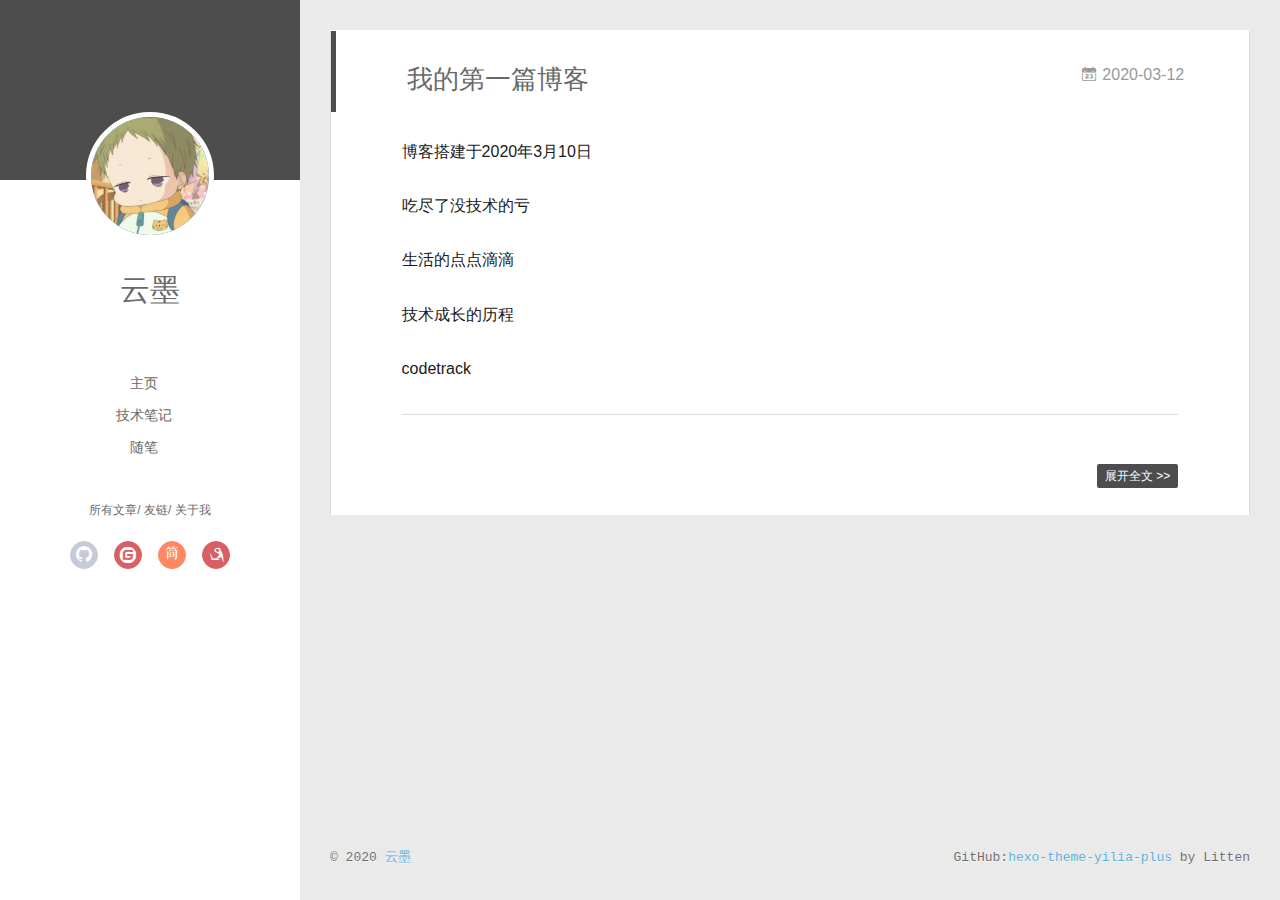
==== index.html @ 47fc2449 "Site updated: 2020-03-12 15:46:39" ====
<!DOCTYPE html>
<html>
<head>
  <meta charset="utf-8">
  
  <meta name="renderer" content="webkit">
  <meta http-equiv="X-UA-Compatible" content="IE=edge" >
  <link rel="dns-prefetch" href="http://yoursite.com">
  <title>云墨</title>
  <meta name="generator" content="hexo-theme-yilia-plus">
  <meta name="viewport" content="width=device-width, initial-scale=1, maximum-scale=1">
  
    
    <!-- <meta name="keywords" content="">
    <meta name="description" content=""> -->
  
  <meta property="og:type" content="website">
<meta property="og:title" content="云墨">
<meta property="og:url" content="http://yoursite.com/index.html">
<meta property="og:site_name" content="云墨">
<meta property="og:locale" content="en_US">
<meta property="article:author" content="云墨">
<meta name="twitter:card" content="summary">
  
    <link rel="alternative" href="/atom.xml" title="云墨" type="application/atom+xml">
  
  
    <link rel="icon" href="/favicon.ico">
  
  
    <link rel="apple-touch-icon" href="/apple-touch-icon-180x180.png">
  
  <link rel="stylesheet" type="text/css" href="/./main.b8fa34.css">
  <style type="text/css">
    
    #container.show {
      background: linear-gradient(200deg,#a0cfe4,#e8c37e);
    }
  </style>
  

  

  
    
 	  <script src="/lib/clickLove.js"></script>
  
  


  

</head>

<body>
  <div id="container" q-class="show:isCtnShow">
    <canvas id="anm-canvas" class="anm-canvas"></canvas>
    <div class="left-col" q-class="show:isShow">
      


<div class="overlay" style="background: #4d4d4d;"></div>
<div class="intrude-less">
	<header id="header" class="inner">
		<a href="/" class="profilepic">
			<img src="/img/head.png" class="js-avatar">
		</a>
		<hgroup>
			<h1 class="header-author"><a href="/">云墨</a></h1>
		</hgroup>
		

		<nav class="header-menu">
			<ul>
			
				<li><a href="/" target="_blank">主页</a></li>
			
				<li><a href="/null" target="_blank">技术笔记</a></li>
			
				<li><a href="/tags/%E9%9A%8F%E7%AC%94/" target="_blank">随笔</a></li>
			
			</ul>
		</nav>
		<nav class="header-smart-menu">
			
				
					<a q-on="click: openSlider(e, 'innerArchive')" href="javascript:void(0)">所有文章</a>
				
			
				
					<a q-on="click: openSlider(e, 'friends')" href="javascript:void(0)">友链</a>
				
			
				
					<a q-on="click: openSlider(e, 'aboutme')" href="javascript:void(0)">关于我</a>
				
			
		</nav>
		<nav class="header-nav">
			<div class="social">
				
					<a class="github" href="#" title="GitHub" target="_blank"><i class="icon-github"></i></a>
				
					<a class="gitee" href="#" title="gitee" target="_blank"><i class="icon-gitee"></i></a>
				
					<a class="jianshu" href="#" title="jianshu" target="_blank"><i class="icon-jianshu"></i></a>
				
					<a class="cnblog" href="#" title="cnblog" target="_blank"><i class="icon-cnblog"></i></a>
				
			</div>
		
		</nav>
	</header>		
</div>

    </div>
    <div class="mid-col" q-class="show:isShow,hide:isShow|isFalse">
      
      
<nav id="mobile-nav">
  	<div class="overlay js-overlay" style="background: #4d4d4d"></div>
	<div class="btnctn js-mobile-btnctn">
  		<div class="slider-trigger list" q-on="click: openSlider(e)"><i class="icon icon-sort"></i></div>
	</div>
	<div class="intrude-less">
		<header id="header" class="inner">
			<div class="profilepic">
				<a href="/">
					<img src="/img/head.png" class="js-avatar">
				</a>
			</div>
			<hgroup>
			  <h1 class="header-author js-header-author">云墨</h1>
			</hgroup>
			
			
			
				
			
				
			
				
			
			
			
			<nav class="header-nav">
				<div class="social">
					
						<a class="github" target="_blank" href="#" title="GitHub"><i class="icon-github"></i></a>
			        
						<a class="gitee" target="_blank" href="#" title="gitee"><i class="icon-gitee"></i></a>
			        
						<a class="jianshu" target="_blank" href="#" title="jianshu"><i class="icon-jianshu"></i></a>
			        
						<a class="cnblog" target="_blank" href="#" title="cnblog"><i class="icon-cnblog"></i></a>
			        
				</div>
			</nav>

			<nav class="header-menu js-header-menu">
				<ul style="width: 70%">
				
				
					<li style="width: 33.333333333333336%"><a href="/">主页</a></li>
		        
					<li style="width: 33.333333333333336%"><a href="/null">技术笔记</a></li>
		        
					<li style="width: 33.333333333333336%"><a href="/tags/%E9%9A%8F%E7%AC%94/">随笔</a></li>
		        
				</ul>
			</nav>
		</header>				
	</div>
	<div class="mobile-mask" style="display:none" q-show="isShow"></div>
</nav>

      <div id="wrapper" class="body-wrap">
        <div class="menu-l">
          <div class="canvas-wrap">
            <canvas data-colors="#eaeaea" data-sectionHeight="100" data-contentId="js-content" id="myCanvas1"
              class="anm-canvas"></canvas>
          </div>
          <div id="js-content" class="content-ll">
            

  
    <article id="post-我的第一篇博客" class="article article-type-post  article-index" itemscope itemprop="blogPost">
  <div class="article-inner">
    
      <header class="article-header">
  
  
    <h1 itemprop="name">
	
	  <a class="article-title" href="/2020/03/12/%E6%88%91%E7%9A%84%E7%AC%AC%E4%B8%80%E7%AF%87%E5%8D%9A%E5%AE%A2/" target="_blank">我的第一篇博客</a>
  
    </h1>
  


  
  
<a href="/2020/03/12/%E6%88%91%E7%9A%84%E7%AC%AC%E4%B8%80%E7%AF%87%E5%8D%9A%E5%AE%A2/" class="archive-article-date">
        <time datetime="2020-03-12T05:47:38.000Z" itemprop="datePublished"><i class="icon-calendar icon"></i>2020-03-12</time>
</a>

  
  
    

  
  </header>
  
  <div class="article-entry" itemprop="articleBody">
    
    <p>博客搭建于2020年3月10日</p>
<p>吃尽了没技术的亏</p>
<p>生活的点点滴滴</p>
<p>技术成长的历程</p>
<p>codetrack</p>

    

    

    

  </div>
  <div class="article-info article-info-index">
    
    
    

    
    <p class="article-more-link">
      <a class="article-more-a" href="/2020/03/12/%E6%88%91%E7%9A%84%E7%AC%AC%E4%B8%80%E7%AF%87%E5%8D%9A%E5%AE%A2/">展开全文 >></a>
    </p>
    

    
    <div class="clearfix"></div>
  </div>
  </div>
</article>

<aside class="wrap-side-operation">
    <div class="mod-side-operation">
        
        <div class="jump-container" id="js-jump-container" style="display:none;">
            <a href="javascript:void(0)" class="mod-side-operation__jump-to-top">
                <i class="icon-font icon-back"></i>
            </a>
            <div id="js-jump-plan-container" class="jump-plan-container" style="top: -11px;">
                <i class="icon-font icon-plane jump-plane"></i>
            </div>
        </div>
        
        
    </div>
</aside>




  
  


          </div>
        </div>
      </div>
      <footer id="footer">
  <div class="outer">
    <div id="footer-info">
    	<div class="footer-left">
    		&copy; 2020 <a href="http://yoursite.com/" target="_blank">云墨</a>
    	</div>
      	<div class="footer-right">
			
			
      		GitHub:<a href="https://github.com/JoeyBling/hexo-theme-yilia-plus" target="_blank">hexo-theme-yilia-plus</a> by Litten
      	</div>
    </div>
  </div>
  
  
  
</footer>

    </div>
    <script>
	var yiliaConfig = {
		mathjax: false,
		isHome: true,
		isPost: false,
		isArchive: false,
		isTag: false,
		isCategory: false,
		open_in_new: true,
		toc_hide_index: true,
		root: "/",
		innerArchive: true,
		showTags: true
	}
</script>

<script>!function(r){function e(t){if(i[t])return i[t].exports;var n=i[t]={exports:{},id:t,loaded:!1};return r[t].call(n.exports,n,n.exports,e),n.loaded=!0,n.exports}var i={};e.m=r,e.c=i,e.p="./",e(0)}([function(t,n,r){r(208),t.exports=r(205)},function(t,n,r){var d=r(3),y=r(46),g=r(26),b=r(27),x=r(47),m="prototype",S=function(t,n,r){var e,i,o,u,c=t&S.F,f=t&S.G,a=t&S.S,s=t&S.P,l=t&S.B,h=f?d:a?d[n]||(d[n]={}):(d[n]||{})[m],v=f?y:y[n]||(y[n]={}),p=v[m]||(v[m]={});for(e in f&&(r=n),r)o=((i=!c&&h&&void 0!==h[e])?h:r)[e],u=l&&i?x(o,d):s&&"function"==typeof o?x(Function.call,o):o,h&&b(h,e,o,t&S.U),v[e]!=o&&g(v,e,u),s&&p[e]!=o&&(p[e]=o)};d.core=y,S.F=1,S.G=2,S.S=4,S.P=8,S.B=16,S.W=32,S.U=64,S.R=128,t.exports=S},function(t,n,r){var e=r(5);t.exports=function(t){if(!e(t))throw TypeError(t+" is not an object!");return t}},function(t,n){var r=t.exports="undefined"!=typeof window&&window.Math==Math?window:"undefined"!=typeof self&&self.Math==Math?self:Function("return this")();"number"==typeof __g&&(__g=r)},function(t,n){t.exports=function(t){try{return!!t()}catch(t){return!0}}},function(t,n){t.exports=function(t){return"object"==typeof t?null!==t:"function"==typeof t}},function(t,n){var r=t.exports="undefined"!=typeof window&&window.Math==Math?window:"undefined"!=typeof self&&self.Math==Math?self:Function("return this")();"number"==typeof __g&&(__g=r)},function(t,n,r){var e=r(118)("wks"),i=r(79),o=r(3).Symbol,u="function"==typeof o;(t.exports=function(t){return e[t]||(e[t]=u&&o[t]||(u?o:i)("Symbol."+t))}).store=e},function(t,n,r){var e=r(49),i=Math.min;t.exports=function(t){return 0<t?i(e(t),9007199254740991):0}},function(t,n){var r={}.hasOwnProperty;t.exports=function(t,n){return r.call(t,n)}},function(t,n,r){t.exports=!r(4)(function(){return 7!=Object.defineProperty({},"a",{get:function(){return 7}}).a})},function(t,n,r){var e=r(2),i=r(174),o=r(53),u=Object.defineProperty;n.f=r(10)?Object.defineProperty:function(t,n,r){if(e(t),n=o(n,!0),e(r),i)try{return u(t,n,r)}catch(t){}if("get"in r||"set"in r)throw TypeError("Accessors not supported!");return"value"in r&&(t[n]=r.value),t}},function(t,n,r){t.exports=!r(20)(function(){return 7!=Object.defineProperty({},"a",{get:function(){return 7}}).a})},function(t,n,r){var e=r(14),i=r(24);t.exports=r(12)?function(t,n,r){return e.f(t,n,i(1,r))}:function(t,n,r){return t[n]=r,t}},function(t,n,r){var e=r(22),i=r(60),o=r(42),u=Object.defineProperty;n.f=r(12)?Object.defineProperty:function(t,n,r){if(e(t),n=o(n,!0),e(r),i)try{return u(t,n,r)}catch(t){}if("get"in r||"set"in r)throw TypeError("Accessors not supported!");return"value"in r&&(t[n]=r.value),t}},function(t,n,r){var e=r(96),i=r(34);t.exports=function(t){return e(i(t))}},function(t,n,r){var e=r(40)("wks"),i=r(25),o=r(6).Symbol,u="function"==typeof o;(t.exports=function(t){return e[t]||(e[t]=u&&o[t]||(u?o:i)("Symbol."+t))}).store=e},function(t,n,r){var e=r(51);t.exports=function(t){return Object(e(t))}},function(t,n){t.exports=function(t){return"object"==typeof t?null!==t:"function"==typeof t}},function(t,n){var r=t.exports={version:"2.6.9"};"number"==typeof __e&&(__e=r)},function(t,n){t.exports=function(t){try{return!!t()}catch(t){return!0}}},function(t,n){t.exports=function(t){if("function"!=typeof t)throw TypeError(t+" is not a function!");return t}},function(t,n,r){var e=r(18);t.exports=function(t){if(!e(t))throw TypeError(t+" is not an object!");return t}},function(t,n){t.exports=!0},function(t,n){t.exports=function(t,n){return{enumerable:!(1&t),configurable:!(2&t),writable:!(4&t),value:n}}},function(t,n){var r=0,e=Math.random();t.exports=function(t){return"Symbol(".concat(void 0===t?"":t,")_",(++r+e).toString(36))}},function(t,n,r){var e=r(11),i=r(75);t.exports=r(10)?function(t,n,r){return e.f(t,n,i(1,r))}:function(t,n,r){return t[n]=r,t}},function(t,n,r){var o=r(3),u=r(26),c=r(30),f=r(79)("src"),e=r(219),i="toString",a=(""+e).split(i);r(46).inspectSource=function(t){return e.call(t)},(t.exports=function(t,n,r,e){var i="function"==typeof r;i&&(c(r,"name")||u(r,"name",n)),t[n]!==r&&(i&&(c(r,f)||u(r,f,t[n]?""+t[n]:a.join(String(n)))),t===o?t[n]=r:e?t[n]?t[n]=r:u(t,n,r):(delete t[n],u(t,n,r)))})(Function.prototype,i,function(){return"function"==typeof this&&this[f]||e.call(this)})},function(t,n,r){var e=r(1),i=r(4),u=r(51),c=/"/g,o=function(t,n,r,e){var i=String(u(t)),o="<"+n;return""!==r&&(o+=" "+r+'="'+String(e).replace(c,"&quot;")+'"'),o+">"+i+"</"+n+">"};t.exports=function(n,t){var r={};r[n]=t(o),e(e.P+e.F*i(function(){var t=""[n]('"');return t!==t.toLowerCase()||3<t.split('"').length}),"String",r)}},function(t,n,r){var e=r(65),i=r(35);t.exports=Object.keys||function(t){return e(t,i)}},function(t,n){var r={}.hasOwnProperty;t.exports=function(t,n){return r.call(t,n)}},function(t,n,r){var e=r(117),i=r(75),o=r(33),u=r(53),c=r(30),f=r(174),a=Object.getOwnPropertyDescriptor;n.f=r(10)?a:function(t,n){if(t=o(t),n=u(n,!0),f)try{return a(t,n)}catch(t){}if(c(t,n))return i(!e.f.call(t,n),t[n])}},function(t,n,r){var e=r(30),i=r(17),o=r(154)("IE_PROTO"),u=Object.prototype;t.exports=Object.getPrototypeOf||function(t){return t=i(t),e(t,o)?t[o]:"function"==typeof t.constructor&&t instanceof t.constructor?t.constructor.prototype:t instanceof Object?u:null}},function(t,n,r){var e=r(116),i=r(51);t.exports=function(t){return e(i(t))}},function(t,n){t.exports=function(t){if(null==t)throw TypeError("Can't call method on  "+t);return t}},function(t,n){t.exports="constructor,hasOwnProperty,isPrototypeOf,propertyIsEnumerable,toLocaleString,toString,valueOf".split(",")},function(t,n){t.exports={}},function(t,n){n.f={}.propertyIsEnumerable},function(t,n,r){var e=r(14).f,i=r(9),o=r(16)("toStringTag");t.exports=function(t,n,r){t&&!i(t=r?t:t.prototype,o)&&e(t,o,{configurable:!0,value:n})}},function(t,n,r){var e=r(40)("keys"),i=r(25);t.exports=function(t){return e[t]||(e[t]=i(t))}},function(t,n,r){var e=r(19),i=r(6),o="__core-js_shared__",u=i[o]||(i[o]={});(t.exports=function(t,n){return u[t]||(u[t]=void 0!==n?n:{})})("versions",[]).push({version:e.version,mode:r(23)?"pure":"global",copyright:"© 2019 Denis Pushkarev (zloirock.ru)"})},function(t,n){var r=Math.ceil,e=Math.floor;t.exports=function(t){return isNaN(t=+t)?0:(0<t?e:r)(t)}},function(t,n,r){var i=r(18);t.exports=function(t,n){if(!i(t))return t;var r,e;if(n&&"function"==typeof(r=t.toString)&&!i(e=r.call(t)))return e;if("function"==typeof(r=t.valueOf)&&!i(e=r.call(t)))return e;if(!n&&"function"==typeof(r=t.toString)&&!i(e=r.call(t)))return e;throw TypeError("Can't convert object to primitive value")}},function(t,n,r){var e=r(6),i=r(19),o=r(23),u=r(44),c=r(14).f;t.exports=function(t){var n=i.Symbol||(i.Symbol=o?{}:e.Symbol||{});"_"==t.charAt(0)||t in n||c(n,t,{value:u.f(t)})}},function(t,n,r){n.f=r(16)},function(t,n){var r={}.toString;t.exports=function(t){return r.call(t).slice(8,-1)}},function(t,n){var r=t.exports={version:"2.6.9"};"number"==typeof __e&&(__e=r)},function(t,n,r){var o=r(21);t.exports=function(e,i,t){if(o(e),void 0===i)return e;switch(t){case 1:return function(t){return e.call(i,t)};case 2:return function(t,n){return e.call(i,t,n)};case 3:return function(t,n,r){return e.call(i,t,n,r)}}return function(){return e.apply(i,arguments)}}},function(t,n,r){"use strict";var e=r(4);t.exports=function(t,n){return!!t&&e(function(){n?t.call(null,function(){},1):t.call(null)})}},function(t,n){var r=Math.ceil,e=Math.floor;t.exports=function(t){return isNaN(t=+t)?0:(0<t?e:r)(t)}},function(t,n,r){var x=r(47),m=r(116),S=r(17),w=r(8),e=r(138);t.exports=function(l,t){var h=1==l,v=2==l,p=3==l,d=4==l,y=6==l,g=5==l||y,b=t||e;return function(t,n,r){for(var e,i,o=S(t),u=m(o),c=x(n,r,3),f=w(u.length),a=0,s=h?b(t,f):v?b(t,0):void 0;a<f;a++)if((g||a in u)&&(i=c(e=u[a],a,o),l))if(h)s[a]=i;else if(i)switch(l){case 3:return!0;case 5:return e;case 6:return a;case 2:s.push(e)}else if(d)return!1;return y?-1:p||d?d:s}}},function(t,n){t.exports=function(t){if(null==t)throw TypeError("Can't call method on  "+t);return t}},function(t,n,r){var i=r(1),o=r(46),u=r(4);t.exports=function(t,n){var r=(o.Object||{})[t]||Object[t],e={};e[t]=n(r),i(i.S+i.F*u(function(){r(1)}),"Object",e)}},function(t,n,r){var i=r(5);t.exports=function(t,n){if(!i(t))return t;var r,e;if(n&&"function"==typeof(r=t.toString)&&!i(e=r.call(t)))return e;if("function"==typeof(r=t.valueOf)&&!i(e=r.call(t)))return e;if(!n&&"function"==typeof(r=t.toString)&&!i(e=r.call(t)))return e;throw TypeError("Can't convert object to primitive value")}},function(t,n,r){var d=r(6),y=r(19),g=r(93),b=r(13),x=r(9),m="prototype",S=function(t,n,r){var e,i,o,u=t&S.F,c=t&S.G,f=t&S.S,a=t&S.P,s=t&S.B,l=t&S.W,h=c?y:y[n]||(y[n]={}),v=h[m],p=c?d:f?d[n]:(d[n]||{})[m];for(e in c&&(r=n),r)(i=!u&&p&&void 0!==p[e])&&x(h,e)||(o=i?p[e]:r[e],h[e]=c&&"function"!=typeof p[e]?r[e]:s&&i?g(o,d):l&&p[e]==o?function(e){var t=function(t,n,r){if(this instanceof e){switch(arguments.length){case 0:return new e;case 1:return new e(t);case 2:return new e(t,n)}return new e(t,n,r)}return e.apply(this,arguments)};return t[m]=e[m],t}(o):a&&"function"==typeof o?g(Function.call,o):o,a&&((h.virtual||(h.virtual={}))[e]=o,t&S.R&&v&&!v[e]&&b(v,e,o)))};S.F=1,S.G=2,S.S=4,S.P=8,S.B=16,S.W=32,S.U=64,S.R=128,t.exports=S},function(t,n,r){var e=r(34);t.exports=function(t){return Object(e(t))}},function(t,n,r){var o=r(196),e=r(1),i=r(118)("metadata"),u=i.store||(i.store=new(r(200))),c=function(t,n,r){var e=u.get(t);if(!e){if(!r)return;u.set(t,e=new o)}var i=e.get(n);if(!i){if(!r)return;e.set(n,i=new o)}return i};t.exports={store:u,map:c,has:function(t,n,r){var e=c(n,r,!1);return void 0!==e&&e.has(t)},get:function(t,n,r){var e=c(n,r,!1);return void 0===e?void 0:e.get(t)},set:function(t,n,r,e){c(r,e,!0).set(t,n)},keys:function(t,n){var r=c(t,n,!1),e=[];return r&&r.forEach(function(t,n){e.push(n)}),e},key:function(t){return void 0===t||"symbol"==typeof t?t:String(t)},exp:function(t){e(e.S,"Reflect",t)}}},function(t,n,r){"use strict";if(r(10)){var g=r(68),b=r(3),x=r(4),m=r(1),S=r(132),e=r(159),h=r(47),w=r(70),i=r(75),_=r(26),o=r(76),u=r(49),O=r(8),E=r(194),c=r(78),f=r(53),a=r(30),M=r(81),P=r(5),v=r(17),p=r(145),j=r(72),F=r(32),A=r(73).f,d=r(161),s=r(79),l=r(7),y=r(50),I=r(120),L=r(119),N=r(162),T=r(82),k=r(125),R=r(77),C=r(137),D=r(166),G=r(11),W=r(31),U=G.f,V=W.f,B=b.RangeError,q=b.TypeError,z=b.Uint8Array,K="ArrayBuffer",H="Shared"+K,J="BYTES_PER_ELEMENT",$="prototype",Y=Array[$],X=e.ArrayBuffer,Q=e.DataView,Z=y(0),tt=y(2),nt=y(3),rt=y(4),et=y(5),it=y(6),ot=I(!0),ut=I(!1),ct=N.values,ft=N.keys,at=N.entries,st=Y.lastIndexOf,lt=Y.reduce,ht=Y.reduceRight,vt=Y.join,pt=Y.sort,dt=Y.slice,yt=Y.toString,gt=Y.toLocaleString,bt=l("iterator"),xt=l("toStringTag"),mt=s("typed_constructor"),St=s("def_constructor"),wt=S.CONSTR,_t=S.TYPED,Ot=S.VIEW,Et="Wrong length!",Mt=y(1,function(t,n){return It(L(t,t[St]),n)}),Pt=x(function(){return 1===new z(new Uint16Array([1]).buffer)[0]}),jt=!!z&&!!z[$].set&&x(function(){new z(1).set({})}),Ft=function(t,n){var r=u(t);if(r<0||r%n)throw B("Wrong offset!");return r},At=function(t){if(P(t)&&_t in t)return t;throw q(t+" is not a typed array!")},It=function(t,n){if(!(P(t)&&mt in t))throw q("It is not a typed array constructor!");return new t(n)},Lt=function(t,n){return Nt(L(t,t[St]),n)},Nt=function(t,n){for(var r=0,e=n.length,i=It(t,e);r<e;)i[r]=n[r++];return i},Tt=function(t,n,r){U(t,n,{get:function(){return this._d[r]}})},kt=function(t){var n,r,e,i,o,u,c=v(t),f=arguments.length,a=1<f?arguments[1]:void 0,s=void 0!==a,l=d(c);if(null!=l&&!p(l)){for(u=l.call(c),e=[],n=0;!(o=u.next()).done;n++)e.push(o.value);c=e}for(s&&2<f&&(a=h(a,arguments[2],2)),n=0,r=O(c.length),i=It(this,r);n<r;n++)i[n]=s?a(c[n],n):c[n];return i},Rt=function(){for(var t=0,n=arguments.length,r=It(this,n);t<n;)r[t]=arguments[t++];return r},Ct=!!z&&x(function(){gt.call(new z(1))}),Dt=function(){return gt.apply(Ct?dt.call(At(this)):At(this),arguments)},Gt={copyWithin:function(t,n){return D.call(At(this),t,n,2<arguments.length?arguments[2]:void 0)},every:function(t){return rt(At(this),t,1<arguments.length?arguments[1]:void 0)},fill:function(t){return C.apply(At(this),arguments)},filter:function(t){return Lt(this,tt(At(this),t,1<arguments.length?arguments[1]:void 0))},find:function(t){return et(At(this),t,1<arguments.length?arguments[1]:void 0)},findIndex:function(t){return it(At(this),t,1<arguments.length?arguments[1]:void 0)},forEach:function(t){Z(At(this),t,1<arguments.length?arguments[1]:void 0)},indexOf:function(t){return ut(At(this),t,1<arguments.length?arguments[1]:void 0)},includes:function(t){return ot(At(this),t,1<arguments.length?arguments[1]:void 0)},join:function(t){return vt.apply(At(this),arguments)},lastIndexOf:function(t){return st.apply(At(this),arguments)},map:function(t){return Mt(At(this),t,1<arguments.length?arguments[1]:void 0)},reduce:function(t){return lt.apply(At(this),arguments)},reduceRight:function(t){return ht.apply(At(this),arguments)},reverse:function(){for(var t,n=this,r=At(n).length,e=Math.floor(r/2),i=0;i<e;)t=n[i],n[i++]=n[--r],n[r]=t;return n},some:function(t){return nt(At(this),t,1<arguments.length?arguments[1]:void 0)},sort:function(t){return pt.call(At(this),t)},subarray:function(t,n){var r=At(this),e=r.length,i=c(t,e);return new(L(r,r[St]))(r.buffer,r.byteOffset+i*r.BYTES_PER_ELEMENT,O((void 0===n?e:c(n,e))-i))}},Wt=function(t,n){return Lt(this,dt.call(At(this),t,n))},Ut=function(t){At(this);var n=Ft(arguments[1],1),r=this.length,e=v(t),i=O(e.length),o=0;if(r<i+n)throw B(Et);for(;o<i;)this[n+o]=e[o++]},Vt={entries:function(){return at.call(At(this))},keys:function(){return ft.call(At(this))},values:function(){return ct.call(At(this))}},Bt=function(t,n){return P(t)&&t[_t]&&"symbol"!=typeof n&&n in t&&String(+n)==String(n)},qt=function(t,n){return Bt(t,n=f(n,!0))?i(2,t[n]):V(t,n)},zt=function(t,n,r){return!(Bt(t,n=f(n,!0))&&P(r)&&a(r,"value"))||a(r,"get")||a(r,"set")||r.configurable||a(r,"writable")&&!r.writable||a(r,"enumerable")&&!r.enumerable?U(t,n,r):(t[n]=r.value,t)};wt||(W.f=qt,G.f=zt),m(m.S+m.F*!wt,"Object",{getOwnPropertyDescriptor:qt,defineProperty:zt}),x(function(){yt.call({})})&&(yt=gt=function(){return vt.call(this)});var Kt=o({},Gt);o(Kt,Vt),_(Kt,bt,Vt.values),o(Kt,{slice:Wt,set:Ut,constructor:function(){},toString:yt,toLocaleString:Dt}),Tt(Kt,"buffer","b"),Tt(Kt,"byteOffset","o"),Tt(Kt,"byteLength","l"),Tt(Kt,"length","e"),U(Kt,xt,{get:function(){return this[_t]}}),t.exports=function(t,l,n,o){var h=t+((o=!!o)?"Clamped":"")+"Array",r="get"+t,u="set"+t,v=b[h],c=v||{},e=v&&F(v),i=!v||!S.ABV,f={},a=v&&v[$],p=function(t,i){U(t,i,{get:function(){return t=i,(n=this._d).v[r](t*l+n.o,Pt);var t,n},set:function(t){return n=i,r=t,e=this._d,o&&(r=(r=Math.round(r))<0?0:255<r?255:255&r),void e.v[u](n*l+e.o,r,Pt);var n,r,e},enumerable:!0})};i?(v=n(function(t,n,r,e){w(t,v,h,"_d");var i,o,u,c,f=0,a=0;if(P(n)){if(!(n instanceof X||(c=M(n))==K||c==H))return _t in n?Nt(v,n):kt.call(v,n);i=n,a=Ft(r,l);var s=n.byteLength;if(void 0===e){if(s%l)throw B(Et);if((o=s-a)<0)throw B(Et)}else if(s<(o=O(e)*l)+a)throw B(Et);u=o/l}else u=E(n),i=new X(o=u*l);for(_(t,"_d",{b:i,o:a,l:o,e:u,v:new Q(i)});f<u;)p(t,f++)}),a=v[$]=j(Kt),_(a,"constructor",v)):x(function(){v(1)})&&x(function(){new v(-1)})&&k(function(t){new v,new v(null),new v(1.5),new v(t)},!0)||(v=n(function(t,n,r,e){var i;return w(t,v,h),P(n)?n instanceof X||(i=M(n))==K||i==H?void 0!==e?new c(n,Ft(r,l),e):void 0!==r?new c(n,Ft(r,l)):new c(n):_t in n?Nt(v,n):kt.call(v,n):new c(E(n))}),Z(e!==Function.prototype?A(c).concat(A(e)):A(c),function(t){t in v||_(v,t,c[t])}),v[$]=a,g||(a.constructor=v));var s=a[bt],d=!!s&&("values"==s.name||null==s.name),y=Vt.values;_(v,mt,!0),_(a,_t,h),_(a,Ot,!0),_(a,St,v),(o?new v(1)[xt]==h:xt in a)||U(a,xt,{get:function(){return h}}),f[h]=v,m(m.G+m.W+m.F*(v!=c),f),m(m.S,h,{BYTES_PER_ELEMENT:l}),m(m.S+m.F*x(function(){c.of.call(v,1)}),h,{from:kt,of:Rt}),J in a||_(a,J,l),m(m.P,h,Gt),R(h),m(m.P+m.F*jt,h,{set:Ut}),m(m.P+m.F*!d,h,Vt),g||a.toString==yt||(a.toString=yt),m(m.P+m.F*x(function(){new v(1).slice()}),h,{slice:Wt}),m(m.P+m.F*(x(function(){return[1,2].toLocaleString()!=new v([1,2]).toLocaleString()})||!x(function(){a.toLocaleString.call([1,2])})),h,{toLocaleString:Dt}),T[h]=d?s:y,g||d||_(a,bt,y)}}else t.exports=function(){}},function(t,n){var r={}.toString;t.exports=function(t){return r.call(t).slice(8,-1)}},function(t,n,r){var e=r(18),i=r(6).document,o=e(i)&&e(i.createElement);t.exports=function(t){return o?i.createElement(t):{}}},function(t,n,r){t.exports=!r(12)&&!r(20)(function(){return 7!=Object.defineProperty(r(59)("div"),"a",{get:function(){return 7}}).a})},function(t,n,r){"use strict";var x=r(23),m=r(54),S=r(66),w=r(13),_=r(36),O=r(98),E=r(38),M=r(104),P=r(16)("iterator"),j=!([].keys&&"next"in[].keys()),F="values",A=function(){return this};t.exports=function(t,n,r,e,i,o,u){O(r,n,e);var c,f,a,s=function(t){if(!j&&t in p)return p[t];switch(t){case"keys":case F:return function(){return new r(this,t)}}return function(){return new r(this,t)}},l=n+" Iterator",h=i==F,v=!1,p=t.prototype,d=p[P]||p["@@iterator"]||i&&p[i],y=d||s(i),g=i?h?s("entries"):y:void 0,b="Array"==n&&p.entries||d;if(b&&((a=M(b.call(new t)))!==Object.prototype&&a.next&&(E(a,l,!0),x||"function"==typeof a[P]||w(a,P,A))),h&&d&&d.name!==F&&(v=!0,y=function(){return d.call(this)}),x&&!u||!j&&!v&&p[P]||w(p,P,y),_[n]=y,_[l]=A,i)if(c={values:h?y:s(F),keys:o?y:s("keys"),entries:g},u)for(f in c)f in p||S(p,f,c[f]);else m(m.P+m.F*(j||v),n,c);return c}},function(t,n,e){var i=e(22),o=e(101),u=e(35),c=e(39)("IE_PROTO"),f=function(){},a="prototype",s=function(){var t,n=e(59)("iframe"),r=u.length;for(n.style.display="none",e(95).appendChild(n),n.src="javascript:",(t=n.contentWindow.document).open(),t.write("<script>document.F=Object<\/script>"),t.close(),s=t.F;r--;)delete s[a][u[r]];return s()};t.exports=Object.create||function(t,n){var r;return null!==t?(f[a]=i(t),r=new f,f[a]=null,r[c]=t):r=s(),void 0===n?r:o(r,n)}},function(t,n,r){var e=r(65),i=r(35).concat("length","prototype");n.f=Object.getOwnPropertyNames||function(t){return e(t,i)}},function(t,n){n.f=Object.getOwnPropertySymbols},function(t,n,r){var u=r(9),c=r(15),f=r(92)(!1),a=r(39)("IE_PROTO");t.exports=function(t,n){var r,e=c(t),i=0,o=[];for(r in e)r!=a&&u(e,r)&&o.push(r);for(;n.length>i;)u(e,r=n[i++])&&(~f(o,r)||o.push(r));return o}},function(t,n,r){t.exports=r(13)},function(t,n,r){var e=r(7)("unscopables"),i=Array.prototype;null==i[e]&&r(26)(i,e,{}),t.exports=function(t){i[e][t]=!0}},function(t,n){t.exports=!1},function(t,n,r){var e=r(79)("meta"),i=r(5),o=r(30),u=r(11).f,c=0,f=Object.isExtensible||function(){return!0},a=!r(4)(function(){return f(Object.preventExtensions({}))}),s=function(t){u(t,e,{value:{i:"O"+ ++c,w:{}}})},l=t.exports={KEY:e,NEED:!1,fastKey:function(t,n){if(!i(t))return"symbol"==typeof t?t:("string"==typeof t?"S":"P")+t;if(!o(t,e)){if(!f(t))return"F";if(!n)return"E";s(t)}return t[e].i},getWeak:function(t,n){if(!o(t,e)){if(!f(t))return!0;if(!n)return!1;s(t)}return t[e].w},onFreeze:function(t){return a&&l.NEED&&f(t)&&!o(t,e)&&s(t),t}}},function(t,n){t.exports=function(t,n,r,e){if(!(t instanceof n)||void 0!==e&&e in t)throw TypeError(r+": incorrect invocation!");return t}},function(t,n,r){var h=r(47),v=r(177),p=r(145),d=r(2),y=r(8),g=r(161),b={},x={};(n=t.exports=function(t,n,r,e,i){var o,u,c,f,a=i?function(){return t}:g(t),s=h(r,e,n?2:1),l=0;if("function"!=typeof a)throw TypeError(t+" is not iterable!");if(p(a)){for(o=y(t.length);l<o;l++)if((f=n?s(d(u=t[l])[0],u[1]):s(t[l]))===b||f===x)return f}else for(c=a.call(t);!(u=c.next()).done;)if((f=v(c,s,u.value,n))===b||f===x)return f}).BREAK=b,n.RETURN=x},function(t,n,e){var i=e(2),o=e(183),u=e(141),c=e(154)("IE_PROTO"),f=function(){},a="prototype",s=function(){var t,n=e(140)("iframe"),r=u.length;for(n.style.display="none",e(143).appendChild(n),n.src="javascript:",(t=n.contentWindow.document).open(),t.write("<script>document.F=Object<\/script>"),t.close(),s=t.F;r--;)delete s[a][u[r]];return s()};t.exports=Object.create||function(t,n){var r;return null!==t?(f[a]=i(t),r=new f,f[a]=null,r[c]=t):r=s(),void 0===n?r:o(r,n)}},function(t,n,r){var e=r(185),i=r(141).concat("length","prototype");n.f=Object.getOwnPropertyNames||function(t){return e(t,i)}},function(t,n,r){var e=r(185),i=r(141);t.exports=Object.keys||function(t){return e(t,i)}},function(t,n){t.exports=function(t,n){return{enumerable:!(1&t),configurable:!(2&t),writable:!(4&t),value:n}}},function(t,n,r){var i=r(27);t.exports=function(t,n,r){for(var e in n)i(t,e,n[e],r);return t}},function(t,n,r){"use strict";var e=r(3),i=r(11),o=r(10),u=r(7)("species");t.exports=function(t){var n=e[t];o&&n&&!n[u]&&i.f(n,u,{configurable:!0,get:function(){return this}})}},function(t,n,r){var e=r(49),i=Math.max,o=Math.min;t.exports=function(t,n){return(t=e(t))<0?i(t+n,0):o(t,n)}},function(t,n){var r=0,e=Math.random();t.exports=function(t){return"Symbol(".concat(void 0===t?"":t,")_",(++r+e).toString(36))}},function(t,n,r){var e=r(5);t.exports=function(t,n){if(!e(t)||t._t!==n)throw TypeError("Incompatible receiver, "+n+" required!");return t}},function(t,n,r){var i=r(45),o=r(7)("toStringTag"),u="Arguments"==i(function(){return arguments}());t.exports=function(t){var n,r,e;return void 0===t?"Undefined":null===t?"Null":"string"==typeof(r=function(t,n){try{return t[n]}catch(t){}}(n=Object(t),o))?r:u?i(n):"Object"==(e=i(n))&&"function"==typeof n.callee?"Arguments":e}},function(t,n){t.exports={}},function(t,n,r){var e=r(11).f,i=r(30),o=r(7)("toStringTag");t.exports=function(t,n,r){t&&!i(t=r?t:t.prototype,o)&&e(t,o,{configurable:!0,value:n})}},function(t,n,r){var u=r(1),e=r(51),c=r(4),f=r(157),i="["+f+"]",o=RegExp("^"+i+i+"*"),a=RegExp(i+i+"*$"),s=function(t,n,r){var e={},i=c(function(){return!!f[t]()||"​"!="​"[t]()}),o=e[t]=i?n(l):f[t];r&&(e[r]=o),u(u.P+u.F*i,"String",e)},l=s.trim=function(t,n){return t=String(e(t)),1&n&&(t=t.replace(o,"")),2&n&&(t=t.replace(a,"")),t};t.exports=s},function(t,n,r){t.exports={default:r(88),__esModule:!0}},function(t,n,r){t.exports={default:r(89),__esModule:!0}},function(t,n,r){"use strict";function e(t){return t&&t.__esModule?t:{default:t}}n.__esModule=!0;var i=e(r(86)),o=e(r(85)),u="function"==typeof o.default&&"symbol"==typeof i.default?function(t){return typeof t}:function(t){return t&&"function"==typeof o.default&&t.constructor===o.default&&t!==o.default.prototype?"symbol":typeof t};n.default="function"==typeof o.default&&"symbol"===u(i.default)?function(t){return void 0===t?"undefined":u(t)}:function(t){return t&&"function"==typeof o.default&&t.constructor===o.default&&t!==o.default.prototype?"symbol":void 0===t?"undefined":u(t)}},function(t,n,r){r(111),r(109),r(112),r(113),t.exports=r(19).Symbol},function(t,n,r){r(110),r(114),t.exports=r(44).f("iterator")},function(t,n){t.exports=function(t){if("function"!=typeof t)throw TypeError(t+" is not a function!");return t}},function(t,n){t.exports=function(){}},function(t,n,r){var f=r(15),a=r(107),s=r(106);t.exports=function(c){return function(t,n,r){var e,i=f(t),o=a(i.length),u=s(r,o);if(c&&n!=n){for(;u<o;)if((e=i[u++])!=e)return!0}else for(;u<o;u++)if((c||u in i)&&i[u]===n)return c||u||0;return!c&&-1}}},function(t,n,r){var o=r(90);t.exports=function(e,i,t){if(o(e),void 0===i)return e;switch(t){case 1:return function(t){return e.call(i,t)};case 2:return function(t,n){return e.call(i,t,n)};case 3:return function(t,n,r){return e.call(i,t,n,r)}}return function(){return e.apply(i,arguments)}}},function(t,n,r){var c=r(29),f=r(64),a=r(37);t.exports=function(t){var n=c(t),r=f.f;if(r)for(var e,i=r(t),o=a.f,u=0;i.length>u;)o.call(t,e=i[u++])&&n.push(e);return n}},function(t,n,r){var e=r(6).document;t.exports=e&&e.documentElement},function(t,n,r){var e=r(58);t.exports=Object("z").propertyIsEnumerable(0)?Object:function(t){return"String"==e(t)?t.split(""):Object(t)}},function(t,n,r){var e=r(58);t.exports=Array.isArray||function(t){return"Array"==e(t)}},function(t,n,r){"use strict";var e=r(62),i=r(24),o=r(38),u={};r(13)(u,r(16)("iterator"),function(){return this}),t.exports=function(t,n,r){t.prototype=e(u,{next:i(1,r)}),o(t,n+" Iterator")}},function(t,n){t.exports=function(t,n){return{value:n,done:!!t}}},function(t,n,r){var e=r(25)("meta"),i=r(18),o=r(9),u=r(14).f,c=0,f=Object.isExtensible||function(){return!0},a=!r(20)(function(){return f(Object.preventExtensions({}))}),s=function(t){u(t,e,{value:{i:"O"+ ++c,w:{}}})},l=t.exports={KEY:e,NEED:!1,fastKey:function(t,n){if(!i(t))return"symbol"==typeof t?t:("string"==typeof t?"S":"P")+t;if(!o(t,e)){if(!f(t))return"F";if(!n)return"E";s(t)}return t[e].i},getWeak:function(t,n){if(!o(t,e)){if(!f(t))return!0;if(!n)return!1;s(t)}return t[e].w},onFreeze:function(t){return a&&l.NEED&&f(t)&&!o(t,e)&&s(t),t}}},function(t,n,r){var u=r(14),c=r(22),f=r(29);t.exports=r(12)?Object.defineProperties:function(t,n){c(t);for(var r,e=f(n),i=e.length,o=0;o<i;)u.f(t,r=e[o++],n[r]);return t}},function(t,n,r){var e=r(37),i=r(24),o=r(15),u=r(42),c=r(9),f=r(60),a=Object.getOwnPropertyDescriptor;n.f=r(12)?a:function(t,n){if(t=o(t),n=u(n,!0),f)try{return a(t,n)}catch(t){}if(c(t,n))return i(!e.f.call(t,n),t[n])}},function(t,n,r){var e=r(15),i=r(63).f,o={}.toString,u="object"==typeof window&&window&&Object.getOwnPropertyNames?Object.getOwnPropertyNames(window):[];t.exports.f=function(t){return u&&"[object Window]"==o.call(t)?function(t){try{return i(t)}catch(t){return u.slice()}}(t):i(e(t))}},function(t,n,r){var e=r(9),i=r(55),o=r(39)("IE_PROTO"),u=Object.prototype;t.exports=Object.getPrototypeOf||function(t){return t=i(t),e(t,o)?t[o]:"function"==typeof t.constructor&&t instanceof t.constructor?t.constructor.prototype:t instanceof Object?u:null}},function(t,n,r){var f=r(41),a=r(34);t.exports=function(c){return function(t,n){var r,e,i=String(a(t)),o=f(n),u=i.length;return o<0||u<=o?c?"":void 0:(r=i.charCodeAt(o))<55296||56319<r||o+1===u||(e=i.charCodeAt(o+1))<56320||57343<e?c?i.charAt(o):r:c?i.slice(o,o+2):e-56320+(r-55296<<10)+65536}}},function(t,n,r){var e=r(41),i=Math.max,o=Math.min;t.exports=function(t,n){return(t=e(t))<0?i(t+n,0):o(t,n)}},function(t,n,r){var e=r(41),i=Math.min;t.exports=function(t){return 0<t?i(e(t),9007199254740991):0}},function(t,n,r){"use strict";var e=r(91),i=r(99),o=r(36),u=r(15);t.exports=r(61)(Array,"Array",function(t,n){this._t=u(t),this._i=0,this._k=n},function(){var t=this._t,n=this._k,r=this._i++;return!t||r>=t.length?(this._t=void 0,i(1)):i(0,"keys"==n?r:"values"==n?t[r]:[r,t[r]])},"values"),o.Arguments=o.Array,e("keys"),e("values"),e("entries")},function(t,n){},function(t,n,r){"use strict";var e=r(105)(!0);r(61)(String,"String",function(t){this._t=String(t),this._i=0},function(){var t,n=this._t,r=this._i;return r>=n.length?{value:void 0,done:!0}:(t=e(n,r),this._i+=t.length,{value:t,done:!1})})},function(t,n,r){"use strict";var e=r(6),u=r(9),i=r(12),o=r(54),c=r(66),f=r(100).KEY,a=r(20),s=r(40),l=r(38),h=r(25),v=r(16),p=r(44),d=r(43),y=r(94),g=r(97),b=r(22),x=r(18),m=r(55),S=r(15),w=r(42),_=r(24),O=r(62),E=r(103),M=r(102),P=r(64),j=r(14),F=r(29),A=M.f,I=j.f,L=E.f,N=e.Symbol,T=e.JSON,k=T&&T.stringify,R="prototype",C=v("_hidden"),D=v("toPrimitive"),G={}.propertyIsEnumerable,W=s("symbol-registry"),U=s("symbols"),V=s("op-symbols"),B=Object[R],q="function"==typeof N&&!!P.f,z=e.QObject,K=!z||!z[R]||!z[R].findChild,H=i&&a(function(){return 7!=O(I({},"a",{get:function(){return I(this,"a",{value:7}).a}})).a})?function(t,n,r){var e=A(B,n);e&&delete B[n],I(t,n,r),e&&t!==B&&I(B,n,e)}:I,J=function(t){var n=U[t]=O(N[R]);return n._k=t,n},$=q&&"symbol"==typeof N.iterator?function(t){return"symbol"==typeof t}:function(t){return t instanceof N},Y=function(t,n,r){return t===B&&Y(V,n,r),b(t),n=w(n,!0),b(r),u(U,n)?(r.enumerable?(u(t,C)&&t[C][n]&&(t[C][n]=!1),r=O(r,{enumerable:_(0,!1)})):(u(t,C)||I(t,C,_(1,{})),t[C][n]=!0),H(t,n,r)):I(t,n,r)},X=function(t,n){b(t);for(var r,e=y(n=S(n)),i=0,o=e.length;i<o;)Y(t,r=e[i++],n[r]);return t},Q=function(t){var n=G.call(this,t=w(t,!0));return!(this===B&&u(U,t)&&!u(V,t))&&(!(n||!u(this,t)||!u(U,t)||u(this,C)&&this[C][t])||n)},Z=function(t,n){if(t=S(t),n=w(n,!0),t!==B||!u(U,n)||u(V,n)){var r=A(t,n);return!r||!u(U,n)||u(t,C)&&t[C][n]||(r.enumerable=!0),r}},tt=function(t){for(var n,r=L(S(t)),e=[],i=0;r.length>i;)u(U,n=r[i++])||n==C||n==f||e.push(n);return e},nt=function(t){for(var n,r=t===B,e=L(r?V:S(t)),i=[],o=0;e.length>o;)!u(U,n=e[o++])||r&&!u(B,n)||i.push(U[n]);return i};q||(c((N=function(){if(this instanceof N)throw TypeError("Symbol is not a constructor!");var n=h(0<arguments.length?arguments[0]:void 0),r=function(t){this===B&&r.call(V,t),u(this,C)&&u(this[C],n)&&(this[C][n]=!1),H(this,n,_(1,t))};return i&&K&&H(B,n,{configurable:!0,set:r}),J(n)})[R],"toString",function(){return this._k}),M.f=Z,j.f=Y,r(63).f=E.f=tt,r(37).f=Q,P.f=nt,i&&!r(23)&&c(B,"propertyIsEnumerable",Q,!0),p.f=function(t){return J(v(t))}),o(o.G+o.W+o.F*!q,{Symbol:N});for(var rt="hasInstance,isConcatSpreadable,iterator,match,replace,search,species,split,toPrimitive,toStringTag,unscopables".split(","),et=0;rt.length>et;)v(rt[et++]);for(var it=F(v.store),ot=0;it.length>ot;)d(it[ot++]);o(o.S+o.F*!q,"Symbol",{for:function(t){return u(W,t+="")?W[t]:W[t]=N(t)},keyFor:function(t){if(!$(t))throw TypeError(t+" is not a symbol!");for(var n in W)if(W[n]===t)return n},useSetter:function(){K=!0},useSimple:function(){K=!1}}),o(o.S+o.F*!q,"Object",{create:function(t,n){return void 0===n?O(t):X(O(t),n)},defineProperty:Y,defineProperties:X,getOwnPropertyDescriptor:Z,getOwnPropertyNames:tt,getOwnPropertySymbols:nt});var ut=a(function(){P.f(1)});o(o.S+o.F*ut,"Object",{getOwnPropertySymbols:function(t){return P.f(m(t))}}),T&&o(o.S+o.F*(!q||a(function(){var t=N();return"[null]"!=k([t])||"{}"!=k({a:t})||"{}"!=k(Object(t))})),"JSON",{stringify:function(t){for(var n,r,e=[t],i=1;arguments.length>i;)e.push(arguments[i++]);if(r=n=e[1],(x(n)||void 0!==t)&&!$(t))return g(n)||(n=function(t,n){if("function"==typeof r&&(n=r.call(this,t,n)),!$(n))return n}),e[1]=n,k.apply(T,e)}}),N[R][D]||r(13)(N[R],D,N[R].valueOf),l(N,"Symbol"),l(Math,"Math",!0),l(e.JSON,"JSON",!0)},function(t,n,r){r(43)("asyncIterator")},function(t,n,r){r(43)("observable")},function(t,n,r){r(108);for(var e=r(6),i=r(13),o=r(36),u=r(16)("toStringTag"),c="CSSRuleList,CSSStyleDeclaration,CSSValueList,ClientRectList,DOMRectList,DOMStringList,DOMTokenList,DataTransferItemList,FileList,HTMLAllCollection,HTMLCollection,HTMLFormElement,HTMLSelectElement,MediaList,MimeTypeArray,NamedNodeMap,NodeList,PaintRequestList,Plugin,PluginArray,SVGLengthList,SVGNumberList,SVGPathSegList,SVGPointList,SVGStringList,SVGTransformList,SourceBufferList,StyleSheetList,TextTrackCueList,TextTrackList,TouchList".split(","),f=0;f<c.length;f++){var a=c[f],s=e[a],l=s&&s.prototype;l&&!l[u]&&i(l,u,a),o[a]=o.Array}},function(t,n,r){"use strict";var e=r(2);t.exports=function(){var t=e(this),n="";return t.global&&(n+="g"),t.ignoreCase&&(n+="i"),t.multiline&&(n+="m"),t.unicode&&(n+="u"),t.sticky&&(n+="y"),n}},function(t,n,r){var e=r(45);t.exports=Object("z").propertyIsEnumerable(0)?Object:function(t){return"String"==e(t)?t.split(""):Object(t)}},function(t,n){n.f={}.propertyIsEnumerable},function(t,n,r){var e=r(46),i=r(3),o="__core-js_shared__",u=i[o]||(i[o]={});(t.exports=function(t,n){return u[t]||(u[t]=void 0!==n?n:{})})("versions",[]).push({version:e.version,mode:r(68)?"pure":"global",copyright:"© 2019 Denis Pushkarev (zloirock.ru)"})},function(t,n,r){var i=r(2),o=r(21),u=r(7)("species");t.exports=function(t,n){var r,e=i(t).constructor;return void 0===e||null==(r=i(e)[u])?n:o(r)}},function(t,n,r){var f=r(33),a=r(8),s=r(78);t.exports=function(c){return function(t,n,r){var e,i=f(t),o=a(i.length),u=s(r,o);if(c&&n!=n){for(;u<o;)if((e=i[u++])!=e)return!0}else for(;u<o;u++)if((c||u in i)&&i[u]===n)return c||u||0;return!c&&-1}}},function(t,n,r){"use strict";var g=r(3),b=r(1),x=r(27),m=r(76),S=r(69),w=r(71),_=r(70),O=r(5),E=r(4),M=r(125),P=r(83),j=r(144);t.exports=function(e,t,n,r,i,o){var u=g[e],c=u,f=i?"set":"add",a=c&&c.prototype,s={},l=function(t){var r=a[t];x(a,t,"delete"==t?function(t){return!(o&&!O(t))&&r.call(this,0===t?0:t)}:"has"==t?function(t){return!(o&&!O(t))&&r.call(this,0===t?0:t)}:"get"==t?function(t){return o&&!O(t)?void 0:r.call(this,0===t?0:t)}:"add"==t?function(t){return r.call(this,0===t?0:t),this}:function(t,n){return r.call(this,0===t?0:t,n),this})};if("function"==typeof c&&(o||a.forEach&&!E(function(){(new c).entries().next()}))){var h=new c,v=h[f](o?{}:-0,1)!=h,p=E(function(){h.has(1)}),d=M(function(t){new c(t)}),y=!o&&E(function(){for(var t=new c,n=5;n--;)t[f](n,n);return!t.has(-0)});d||(((c=t(function(t,n){_(t,c,e);var r=j(new u,t,c);return null!=n&&w(n,i,r[f],r),r})).prototype=a).constructor=c),(p||y)&&(l("delete"),l("has"),i&&l("get")),(y||v)&&l(f),o&&a.clear&&delete a.clear}else c=r.getConstructor(t,e,i,f),m(c.prototype,n),S.NEED=!0;return P(c,e),s[e]=c,b(b.G+b.W+b.F*(c!=u),s),o||r.setStrong(c,e,i),c}},function(t,n,r){"use strict";r(197);var s=r(27),l=r(26),h=r(4),v=r(51),p=r(7),d=r(152),y=p("species"),g=!h(function(){var t=/./;return t.exec=function(){var t=[];return t.groups={a:"7"},t},"7"!=="".replace(t,"$<a>")}),b=function(){var t=/(?:)/,n=t.exec;t.exec=function(){return n.apply(this,arguments)};var r="ab".split(t);return 2===r.length&&"a"===r[0]&&"b"===r[1]}();t.exports=function(r,t,n){var e=p(r),o=!h(function(){var t={};return t[e]=function(){return 7},7!=""[r](t)}),i=o?!h(function(){var t=!1,n=/a/;return n.exec=function(){return t=!0,null},"split"===r&&(n.constructor={},n.constructor[y]=function(){return n}),n[e](""),!t}):void 0;if(!o||!i||"replace"===r&&!g||"split"===r&&!b){var u=/./[e],c=n(v,e,""[r],function(t,n,r,e,i){return n.exec===d?o&&!i?{done:!0,value:u.call(n,r,e)}:{done:!0,value:t.call(r,n,e)}:{done:!1}}),f=c[0],a=c[1];s(String.prototype,r,f),l(RegExp.prototype,e,2==t?function(t,n){return a.call(t,this,n)}:function(t){return a.call(t,this)})}}},function(t,n,r){var e=r(45);t.exports=Array.isArray||function(t){return"Array"==e(t)}},function(t,n,r){var e=r(5),i=r(45),o=r(7)("match");t.exports=function(t){var n;return e(t)&&(void 0!==(n=t[o])?!!n:"RegExp"==i(t))}},function(t,n,r){var o=r(7)("iterator"),u=!1;try{var e=[7][o]();e.return=function(){u=!0},Array.from(e,function(){throw 2})}catch(t){}t.exports=function(t,n){if(!n&&!u)return!1;var r=!1;try{var e=[7],i=e[o]();i.next=function(){return{done:r=!0}},e[o]=function(){return i},t(e)}catch(t){}return r}},function(t,n,r){"use strict";t.exports=r(68)||!r(4)(function(){var t=Math.random();__defineSetter__.call(null,t,function(){}),delete r(3)[t]})},function(t,n){n.f=Object.getOwnPropertySymbols},function(t,n,r){"use strict";var i=r(81),o=RegExp.prototype.exec;t.exports=function(t,n){var r=t.exec;if("function"==typeof r){var e=r.call(t,n);if("object"!=typeof e)throw new TypeError("RegExp exec method returned something other than an Object or null");return e}if("RegExp"!==i(t))throw new TypeError("RegExp#exec called on incompatible receiver");return o.call(t,n)}},function(t,n,r){"use strict";var e=r(1),u=r(21),c=r(47),f=r(71);t.exports=function(t){e(e.S,t,{from:function(t){var n,r,e,i,o=arguments[1];return u(this),(n=void 0!==o)&&u(o),null==t?new this:(r=[],n?(e=0,i=c(o,arguments[2],2),f(t,!1,function(t){r.push(i(t,e++))})):f(t,!1,r.push,r),new this(r))}})}},function(t,n,r){"use strict";var e=r(1);t.exports=function(t){e(e.S,t,{of:function(){for(var t=arguments.length,n=new Array(t);t--;)n[t]=arguments[t];return new this(n)}})}},function(t,n,r){var f=r(49),a=r(51);t.exports=function(c){return function(t,n){var r,e,i=String(a(t)),o=f(n),u=i.length;return o<0||u<=o?c?"":void 0:(r=i.charCodeAt(o))<55296||56319<r||o+1===u||(e=i.charCodeAt(o+1))<56320||57343<e?c?i.charAt(o):r:c?i.slice(o,o+2):e-56320+(r-55296<<10)+65536}}},function(t,n,r){for(var e,i=r(3),o=r(26),u=r(79),c=u("typed_array"),f=u("view"),a=!(!i.ArrayBuffer||!i.DataView),s=a,l=0,h="Int8Array,Uint8Array,Uint8ClampedArray,Int16Array,Uint16Array,Int32Array,Uint32Array,Float32Array,Float64Array".split(",");l<9;)(e=i[h[l++]])?(o(e.prototype,c,!0),o(e.prototype,f,!0)):s=!1;t.exports={ABV:a,CONSTR:s,TYPED:c,VIEW:f}},function(t,n,r){var e=r(3).navigator;t.exports=e&&e.userAgent||""},function(t,n){"use strict";var r,e={versions:(r=window.navigator.userAgent,{trident:-1<r.indexOf("Trident"),presto:-1<r.indexOf("Presto"),webKit:-1<r.indexOf("AppleWebKit"),gecko:-1<r.indexOf("Gecko")&&-1==r.indexOf("KHTML"),mobile:!!r.match(/AppleWebKit.*Mobile.*/),ios:!!r.match(/\(i[^;]+;( U;)? CPU.+Mac OS X/),android:-1<r.indexOf("Android")||-1<r.indexOf("Linux"),iPhone:-1<r.indexOf("iPhone")||-1<r.indexOf("Mac"),iPad:-1<r.indexOf("iPad"),webApp:-1==r.indexOf("Safari"),weixin:-1==r.indexOf("MicroMessenger")})};t.exports=e},function(t,n,r){"use strict";var e,i=r(87),l=(e=i)&&e.__esModule?e:{default:e},h=function(){function n(t,n,r){return n||r?String.fromCharCode(n||r):o[t]||t}function r(t){return s[t]}var e=/&quot;|&lt;|&gt;|&amp;|&nbsp;|&apos;|&#(\d+);|&#(\d+)/g,i=/['<> "&]/g,o={"&quot;":'"',"&lt;":"<","&gt;":">","&amp;":"&","&nbsp;":" "},u=/\u00a0/g,c=/<br\s*\/?>/gi,f=/\r?\n/g,a=/\s/g,s={};for(var t in o)s[o[t]]=t;return o["&apos;"]="'",s["'"]="&#39;",{encode:function(t){return t?(""+t).replace(i,r).replace(f,"<br/>").replace(a,"&nbsp;"):""},decode:function(t){return t?(""+t).replace(c,"\n").replace(e,n).replace(u," "):""},encodeBase16:function(t){if(!t)return t;for(var n=[],r=0,e=(t+="").length;r<e;r++)n.push(t.charCodeAt(r).toString(16).toUpperCase());return n.join("")},encodeBase16forJSON:function(t){if(!t)return t;for(var n=[],r=0,e=(t=t.replace(/[\u4E00-\u9FBF]/gi,function(t){return escape(t).replace("%u","\\u")})).length;r<e;r++)n.push(t.charCodeAt(r).toString(16).toUpperCase());return n.join("")},decodeBase16:function(t){if(!t)return t;for(var n=[],r=0,e=(t+="").length;r<e;r+=2)n.push(String.fromCharCode("0x"+t.slice(r,r+2)));return n.join("")},encodeObject:function(t){if(t instanceof Array)for(var n=0,r=t.length;n<r;n++)t[n]=h.encodeObject(t[n]);else if("object"==(void 0===t?"undefined":(0,l.default)(t)))for(var e in t)t[e]=h.encodeObject(t[e]);else if("string"==typeof t)return h.encode(t);return t},loadScript:function(t){var n=document.createElement("script");document.getElementsByTagName("body")[0].appendChild(n),n.setAttribute("src",t)},addLoadEvent:function(t){var n=window.onload;"function"!=typeof window.onload?window.onload=t:window.onload=function(){n(),t()}}}}();t.exports=h},function(t,n,r){"use strict";var e=r(131)(!0);t.exports=function(t,n,r){return n+(r?e(t,n).length:1)}},function(t,n,r){"use strict";var c=r(17),f=r(78),a=r(8);t.exports=function(t){for(var n=c(this),r=a(n.length),e=arguments.length,i=f(1<e?arguments[1]:void 0,r),o=2<e?arguments[2]:void 0,u=void 0===o?r:f(o,r);i<u;)n[i++]=t;return n}},function(t,n,r){var e=r(215);t.exports=function(t,n){return new(e(t))(n)}},function(t,n,r){"use strict";var e=r(11),i=r(75);t.exports=function(t,n,r){n in t?e.f(t,n,i(0,r)):t[n]=r}},function(t,n,r){var e=r(5),i=r(3).document,o=e(i)&&e(i.createElement);t.exports=function(t){return o?i.createElement(t):{}}},function(t,n){t.exports="constructor,hasOwnProperty,isPrototypeOf,propertyIsEnumerable,toLocaleString,toString,valueOf".split(",")},function(t,n,r){var e=r(7)("match");t.exports=function(n){var r=/./;try{"/./"[n](r)}catch(t){try{return r[e]=!1,!"/./"[n](r)}catch(n){}}return!0}},function(t,n,r){var e=r(3).document;t.exports=e&&e.documentElement},function(t,n,r){var o=r(5),u=r(153).set;t.exports=function(t,n,r){var e,i=n.constructor;return i!==r&&"function"==typeof i&&(e=i.prototype)!==r.prototype&&o(e)&&u&&u(t,e),t}},function(t,n,r){var e=r(82),i=r(7)("iterator"),o=Array.prototype;t.exports=function(t){return void 0!==t&&(e.Array===t||o[i]===t)}},function(t,n,r){"use strict";var e=r(72),i=r(75),o=r(83),u={};r(26)(u,r(7)("iterator"),function(){return this}),t.exports=function(t,n,r){t.prototype=e(u,{next:i(1,r)}),o(t,n+" Iterator")}},function(t,n,r){"use strict";var x=r(68),m=r(1),S=r(27),w=r(26),_=r(82),O=r(146),E=r(83),M=r(32),P=r(7)("iterator"),j=!([].keys&&"next"in[].keys()),F="values",A=function(){return this};t.exports=function(t,n,r,e,i,o,u){O(r,n,e);var c,f,a,s=function(t){if(!j&&t in p)return p[t];switch(t){case"keys":case F:return function(){return new r(this,t)}}return function(){return new r(this,t)}},l=n+" Iterator",h=i==F,v=!1,p=t.prototype,d=p[P]||p["@@iterator"]||i&&p[i],y=d||s(i),g=i?h?s("entries"):y:void 0,b="Array"==n&&p.entries||d;if(b&&((a=M(b.call(new t)))!==Object.prototype&&a.next&&(E(a,l,!0),x||"function"==typeof a[P]||w(a,P,A))),h&&d&&d.name!==F&&(v=!0,y=function(){return d.call(this)}),x&&!u||!j&&!v&&p[P]||w(p,P,y),_[n]=y,_[l]=A,i)if(c={values:h?y:s(F),keys:o?y:s("keys"),entries:g},u)for(f in c)f in p||S(p,f,c[f]);else m(m.P+m.F*(j||v),n,c);return c}},function(t,n){var r=Math.expm1;t.exports=!r||22025.465794806718<r(10)||r(10)<22025.465794806718||-2e-17!=r(-2e-17)?function(t){return 0==(t=+t)?t:-1e-6<t&&t<1e-6?t+t*t/2:Math.exp(t)-1}:r},function(t,n){t.exports=Math.sign||function(t){return 0==(t=+t)||t!=t?t:t<0?-1:1}},function(t,n,r){var c=r(3),f=r(158).set,a=c.MutationObserver||c.WebKitMutationObserver,s=c.process,l=c.Promise,h="process"==r(45)(s);t.exports=function(){var r,e,i,t=function(){var t,n;for(h&&(t=s.domain)&&t.exit();r;){n=r.fn,r=r.next;try{n()}catch(t){throw r?i():e=void 0,t}}e=void 0,t&&t.enter()};if(h)i=function(){s.nextTick(t)};else if(!a||c.navigator&&c.navigator.standalone)if(l&&l.resolve){var n=l.resolve(void 0);i=function(){n.then(t)}}else i=function(){f.call(c,t)};else{var o=!0,u=document.createTextNode("");new a(t).observe(u,{characterData:!0}),i=function(){u.data=o=!o}}return function(t){var n={fn:t,next:void 0};e&&(e.next=n),r||(r=n,i()),e=n}}},function(t,n,r){"use strict";function e(t){var r,e;this.promise=new t(function(t,n){if(void 0!==r||void 0!==e)throw TypeError("Bad Promise constructor");r=t,e=n}),this.resolve=i(r),this.reject=i(e)}var i=r(21);t.exports.f=function(t){return new e(t)}},function(t,n,r){"use strict";var e,i,u=r(115),c=RegExp.prototype.exec,f=String.prototype.replace,o=c,a="lastIndex",s=(e=/a/,i=/b*/g,c.call(e,"a"),c.call(i,"a"),0!==e[a]||0!==i[a]),l=void 0!==/()??/.exec("")[1];(s||l)&&(o=function(t){var n,r,e,i,o=this;return l&&(r=new RegExp("^"+o.source+"$(?!\\s)",u.call(o))),s&&(n=o[a]),e=c.call(o,t),s&&e&&(o[a]=o.global?e.index+e[0].length:n),l&&e&&1<e.length&&f.call(e[0],r,function(){for(i=1;i<arguments.length-2;i++)void 0===arguments[i]&&(e[i]=void 0)}),e}),t.exports=o},function(t,n,i){var r=i(5),e=i(2),o=function(t,n){if(e(t),!r(n)&&null!==n)throw TypeError(n+": can't set as prototype!")};t.exports={set:Object.setPrototypeOf||("__proto__"in{}?function(t,r,e){try{(e=i(47)(Function.call,i(31).f(Object.prototype,"__proto__").set,2))(t,[]),r=!(t instanceof Array)}catch(t){r=!0}return function(t,n){return o(t,n),r?t.__proto__=n:e(t,n),t}}({},!1):void 0),check:o}},function(t,n,r){var e=r(118)("keys"),i=r(79);t.exports=function(t){return e[t]||(e[t]=i(t))}},function(t,n,r){var e=r(124),i=r(51);t.exports=function(t,n,r){if(e(n))throw TypeError("String#"+r+" doesn't accept regex!");return String(i(t))}},function(t,n,r){"use strict";var i=r(49),o=r(51);t.exports=function(t){var n=String(o(this)),r="",e=i(t);if(e<0||e==1/0)throw RangeError("Count can't be negative");for(;0<e;(e>>>=1)&&(n+=n))1&e&&(r+=n);return r}},function(t,n){t.exports="\t\n\v\f\r   ᠎             　\u2028\u2029\ufeff"},function(t,n,r){var e,i,o,u=r(47),c=r(175),f=r(143),a=r(140),s=r(3),l=s.process,h=s.setImmediate,v=s.clearImmediate,p=s.MessageChannel,d=s.Dispatch,y=0,g={},b="onreadystatechange",x=function(){var t=+this;if(g.hasOwnProperty(t)){var n=g[t];delete g[t],n()}},m=function(t){x.call(t.data)};h&&v||(h=function(t){for(var n=[],r=1;arguments.length>r;)n.push(arguments[r++]);return g[++y]=function(){c("function"==typeof t?t:Function(t),n)},e(y),y},v=function(t){delete g[t]},"process"==r(45)(l)?e=function(t){l.nextTick(u(x,t,1))}:d&&d.now?e=function(t){d.now(u(x,t,1))}:p?(o=(i=new p).port2,i.port1.onmessage=m,e=u(o.postMessage,o,1)):s.addEventListener&&"function"==typeof postMessage&&!s.importScripts?(e=function(t){s.postMessage(t+"","*")},s.addEventListener("message",m,!1)):e=b in a("script")?function(t){f.appendChild(a("script"))[b]=function(){f.removeChild(this),x.call(t)}}:function(t){setTimeout(u(x,t,1),0)}),t.exports={set:h,clear:v}},function(t,n,r){"use strict";function e(t,n,r){var e,i,o,u=new Array(r),c=8*r-n-1,f=(1<<c)-1,a=f>>1,s=23===n?W(2,-24)-W(2,-77):0,l=0,h=t<0||0===t&&1/t<0?1:0;for((t=G(t))!=t||t===C?(i=t!=t?1:0,e=f):(e=U(V(t)/B),t*(o=W(2,-e))<1&&(e--,o*=2),2<=(t+=1<=e+a?s/o:s*W(2,1-a))*o&&(e++,o/=2),f<=e+a?(i=0,e=f):1<=e+a?(i=(t*o-1)*W(2,n),e+=a):(i=t*W(2,a-1)*W(2,n),e=0));8<=n;u[l++]=255&i,i/=256,n-=8);for(e=e<<n|i,c+=n;0<c;u[l++]=255&e,e/=256,c-=8);return u[--l]|=128*h,u}function i(t,n,r){var e,i=8*r-n-1,o=(1<<i)-1,u=o>>1,c=i-7,f=r-1,a=t[f--],s=127&a;for(a>>=7;0<c;s=256*s+t[f],f--,c-=8);for(e=s&(1<<-c)-1,s>>=-c,c+=n;0<c;e=256*e+t[f],f--,c-=8);if(0===s)s=1-u;else{if(s===o)return e?NaN:a?-C:C;e+=W(2,n),s-=u}return(a?-1:1)*e*W(2,s-n)}function o(t){return t[3]<<24|t[2]<<16|t[1]<<8|t[0]}function u(t){return[255&t]}function c(t){return[255&t,t>>8&255]}function f(t){return[255&t,t>>8&255,t>>16&255,t>>24&255]}function a(t){return e(t,52,8)}function s(t){return e(t,23,4)}function l(t,n,r){M(t[I],n,{get:function(){return this[r]}})}function h(t,n,r,e){var i=O(+r);if(i+n>t[H])throw R(L);var o=t[K]._b,u=i+t[J],c=o.slice(u,u+n);return e?c:c.reverse()}function v(t,n,r,e,i,o){var u=O(+r);if(u+n>t[H])throw R(L);for(var c=t[K]._b,f=u+t[J],a=e(+i),s=0;s<n;s++)c[f+s]=a[o?s:n-s-1]}var p=r(3),d=r(10),y=r(68),g=r(132),b=r(26),x=r(76),m=r(4),S=r(70),w=r(49),_=r(8),O=r(194),E=r(73).f,M=r(11).f,P=r(137),j=r(83),F="ArrayBuffer",A="DataView",I="prototype",L="Wrong index!",N=p[F],T=p[A],k=p.Math,R=p.RangeError,C=p.Infinity,D=N,G=k.abs,W=k.pow,U=k.floor,V=k.log,B=k.LN2,q="byteLength",z="byteOffset",K=d?"_b":"buffer",H=d?"_l":q,J=d?"_o":z;if(g.ABV){if(!m(function(){N(1)})||!m(function(){new N(-1)})||m(function(){return new N,new N(1.5),new N(NaN),N.name!=F})){for(var $,Y=(N=function(t){return S(this,N),new D(O(t))})[I]=D[I],X=E(D),Q=0;X.length>Q;)($=X[Q++])in N||b(N,$,D[$]);y||(Y.constructor=N)}var Z=new T(new N(2)),tt=T[I].setInt8;Z.setInt8(0,2147483648),Z.setInt8(1,2147483649),!Z.getInt8(0)&&Z.getInt8(1)||x(T[I],{setInt8:function(t,n){tt.call(this,t,n<<24>>24)},setUint8:function(t,n){tt.call(this,t,n<<24>>24)}},!0)}else N=function(t){S(this,N,F);var n=O(t);this._b=P.call(new Array(n),0),this[H]=n},T=function(t,n,r){S(this,T,A),S(t,N,A);var e=t[H],i=w(n);if(i<0||e<i)throw R("Wrong offset!");if(e<i+(r=void 0===r?e-i:_(r)))throw R("Wrong length!");this[K]=t,this[J]=i,this[H]=r},d&&(l(N,q,"_l"),l(T,"buffer","_b"),l(T,q,"_l"),l(T,z,"_o")),x(T[I],{getInt8:function(t){return h(this,1,t)[0]<<24>>24},getUint8:function(t){return h(this,1,t)[0]},getInt16:function(t){var n=h(this,2,t,arguments[1]);return(n[1]<<8|n[0])<<16>>16},getUint16:function(t){var n=h(this,2,t,arguments[1]);return n[1]<<8|n[0]},getInt32:function(t){return o(h(this,4,t,arguments[1]))},getUint32:function(t){return o(h(this,4,t,arguments[1]))>>>0},getFloat32:function(t){return i(h(this,4,t,arguments[1]),23,4)},getFloat64:function(t){return i(h(this,8,t,arguments[1]),52,8)},setInt8:function(t,n){v(this,1,t,u,n)},setUint8:function(t,n){v(this,1,t,u,n)},setInt16:function(t,n){v(this,2,t,c,n,arguments[2])},setUint16:function(t,n){v(this,2,t,c,n,arguments[2])},setInt32:function(t,n){v(this,4,t,f,n,arguments[2])},setUint32:function(t,n){v(this,4,t,f,n,arguments[2])},setFloat32:function(t,n){v(this,4,t,s,n,arguments[2])},setFloat64:function(t,n){v(this,8,t,a,n,arguments[2])}});j(N,F),j(T,A),b(T[I],g.VIEW,!0),n[F]=N,n[A]=T},function(t,n,r){var e=r(3),i=r(46),o=r(68),u=r(195),c=r(11).f;t.exports=function(t){var n=i.Symbol||(i.Symbol=o?{}:e.Symbol||{});"_"==t.charAt(0)||t in n||c(n,t,{value:u.f(t)})}},function(t,n,r){var e=r(81),i=r(7)("iterator"),o=r(82);t.exports=r(46).getIteratorMethod=function(t){if(null!=t)return t[i]||t["@@iterator"]||o[e(t)]}},function(t,n,r){"use strict";var e=r(67),i=r(178),o=r(82),u=r(33);t.exports=r(147)(Array,"Array",function(t,n){this._t=u(t),this._i=0,this._k=n},function(){var t=this._t,n=this._k,r=this._i++;return!t||r>=t.length?(this._t=void 0,i(1)):i(0,"keys"==n?r:"values"==n?t[r]:[r,t[r]])},"values"),o.Arguments=o.Array,e("keys"),e("values"),e("entries")},function(t,n){t.exports=function(t,n){t.classList?t.classList.add(n):t.className+=" "+n}},function(t,n){t.exports=function(t,n){if(t.classList)t.classList.remove(n);else{var r=new RegExp("(^|\\b)"+n.split(" ").join("|")+"(\\b|$)","gi");t.className=t.className.replace(r," ")}}},function(t,n,r){var e=r(45);t.exports=function(t,n){if("number"!=typeof t&&"Number"!=e(t))throw TypeError(n);return+t}},function(t,n,r){"use strict";var a=r(17),s=r(78),l=r(8);t.exports=[].copyWithin||function(t,n){var r=a(this),e=l(r.length),i=s(t,e),o=s(n,e),u=2<arguments.length?arguments[2]:void 0,c=Math.min((void 0===u?e:s(u,e))-o,e-i),f=1;for(o<i&&i<o+c&&(f=-1,o+=c-1,i+=c-1);0<c--;)o in r?r[i]=r[o]:delete r[i],i+=f,o+=f;return r}},function(t,n,r){var e=r(71);t.exports=function(t,n){var r=[];return e(t,!1,r.push,r,n),r}},function(t,n,r){var s=r(21),l=r(17),h=r(116),v=r(8);t.exports=function(t,n,r,e,i){s(n);var o=l(t),u=h(o),c=v(o.length),f=i?c-1:0,a=i?-1:1;if(r<2)for(;;){if(f in u){e=u[f],f+=a;break}if(f+=a,i?f<0:c<=f)throw TypeError("Reduce of empty array with no initial value")}for(;i?0<=f:f<c;f+=a)f in u&&(e=n(e,u[f],f,o));return e}},function(t,n,r){"use strict";var o=r(21),u=r(5),c=r(175),f=[].slice,a={};t.exports=Function.bind||function(n){var r=o(this),e=f.call(arguments,1),i=function(){var t=e.concat(f.call(arguments));return this instanceof i?function(t,n,r){if(!(n in a)){for(var e=[],i=0;i<n;i++)e[i]="a["+i+"]";a[n]=Function("F,a","return new F("+e.join(",")+")")}return a[n](t,r)}(r,t.length,t):c(r,t,n)};return u(r.prototype)&&(i.prototype=r.prototype),i}},function(t,n,r){"use strict";var u=r(11).f,c=r(72),f=r(76),a=r(47),s=r(70),l=r(71),e=r(147),i=r(178),o=r(77),h=r(10),v=r(69).fastKey,p=r(80),d=h?"_s":"size",y=function(t,n){var r,e=v(n);if("F"!==e)return t._i[e];for(r=t._f;r;r=r.n)if(r.k==n)return r};t.exports={getConstructor:function(t,o,r,e){var i=t(function(t,n){s(t,i,o,"_i"),t._t=o,t._i=c(null),t._f=void 0,t._l=void 0,t[d]=0,null!=n&&l(n,r,t[e],t)});return f(i.prototype,{clear:function(){for(var t=p(this,o),n=t._i,r=t._f;r;r=r.n)r.r=!0,r.p&&(r.p=r.p.n=void 0),delete n[r.i];t._f=t._l=void 0,t[d]=0},delete:function(t){var n=p(this,o),r=y(n,t);if(r){var e=r.n,i=r.p;delete n._i[r.i],r.r=!0,i&&(i.n=e),e&&(e.p=i),n._f==r&&(n._f=e),n._l==r&&(n._l=i),n[d]--}return!!r},forEach:function(t){p(this,o);for(var n,r=a(t,1<arguments.length?arguments[1]:void 0,3);n=n?n.n:this._f;)for(r(n.v,n.k,this);n&&n.r;)n=n.p},has:function(t){return!!y(p(this,o),t)}}),h&&u(i.prototype,"size",{get:function(){return p(this,o)[d]}}),i},def:function(t,n,r){var e,i,o=y(t,n);return o?o.v=r:(t._l=o={i:i=v(n,!0),k:n,v:r,p:e=t._l,n:void 0,r:!1},t._f||(t._f=o),e&&(e.n=o),t[d]++,"F"!==i&&(t._i[i]=o)),t},getEntry:y,setStrong:function(t,r,n){e(t,r,function(t,n){this._t=p(t,r),this._k=n,this._l=void 0},function(){for(var t=this,n=t._k,r=t._l;r&&r.r;)r=r.p;return t._t&&(t._l=r=r?r.n:t._t._f)?i(0,"keys"==n?r.k:"values"==n?r.v:[r.k,r.v]):(t._t=void 0,i(1))},n?"entries":"values",!n,!0),o(r)}}},function(t,n,r){var e=r(81),i=r(167);t.exports=function(t){return function(){if(e(this)!=t)throw TypeError(t+"#toJSON isn't generic");return i(this)}}},function(t,n,r){"use strict";var u=r(76),c=r(69).getWeak,i=r(2),f=r(5),a=r(70),s=r(71),e=r(50),l=r(30),h=r(80),o=e(5),v=e(6),p=0,d=function(t){return t._l||(t._l=new y)},y=function(){this.a=[]},g=function(t,n){return o(t.a,function(t){return t[0]===n})};y.prototype={get:function(t){var n=g(this,t);if(n)return n[1]},has:function(t){return!!g(this,t)},set:function(t,n){var r=g(this,t);r?r[1]=n:this.a.push([t,n])},delete:function(n){var t=v(this.a,function(t){return t[0]===n});return~t&&this.a.splice(t,1),!!~t}},t.exports={getConstructor:function(t,r,e,i){var o=t(function(t,n){a(t,o,r,"_i"),t._t=r,t._i=p++,t._l=void 0,null!=n&&s(n,e,t[i],t)});return u(o.prototype,{delete:function(t){if(!f(t))return!1;var n=c(t);return!0===n?d(h(this,r)).delete(t):n&&l(n,this._i)&&delete n[this._i]},has:function(t){if(!f(t))return!1;var n=c(t);return!0===n?d(h(this,r)).has(t):n&&l(n,this._i)}}),o},def:function(t,n,r){var e=c(i(n),!0);return!0===e?d(t).set(n,r):e[t._i]=r,t},ufstore:d}},function(t,n,r){"use strict";var p=r(123),d=r(5),y=r(8),g=r(47),b=r(7)("isConcatSpreadable");t.exports=function t(n,r,e,i,o,u,c,f){for(var a,s,l=o,h=0,v=!!c&&g(c,f,3);h<i;){if(h in e){if(a=v?v(e[h],h,r):e[h],s=!1,d(a)&&(s=void 0!==(s=a[b])?!!s:p(a)),s&&0<u)l=t(n,r,a,y(a.length),l,u-1)-1;else{if(9007199254740991<=l)throw TypeError();n[l]=a}l++}h++}return l}},function(t,n,r){t.exports=!r(10)&&!r(4)(function(){return 7!=Object.defineProperty(r(140)("div"),"a",{get:function(){return 7}}).a})},function(t,n){t.exports=function(t,n,r){var e=void 0===r;switch(n.length){case 0:return e?t():t.call(r);case 1:return e?t(n[0]):t.call(r,n[0]);case 2:return e?t(n[0],n[1]):t.call(r,n[0],n[1]);case 3:return e?t(n[0],n[1],n[2]):t.call(r,n[0],n[1],n[2]);case 4:return e?t(n[0],n[1],n[2],n[3]):t.call(r,n[0],n[1],n[2],n[3])}return t.apply(r,n)}},function(t,n,r){var e=r(5),i=Math.floor;t.exports=function(t){return!e(t)&&isFinite(t)&&i(t)===t}},function(t,n,r){var o=r(2);t.exports=function(t,n,r,e){try{return e?n(o(r)[0],r[1]):n(r)}catch(n){var i=t.return;throw void 0!==i&&o(i.call(t)),n}}},function(t,n){t.exports=function(t,n){return{value:n,done:!!t}}},function(t,n,r){var o=r(149),e=Math.pow,u=e(2,-52),c=e(2,-23),f=e(2,127)*(2-c),a=e(2,-126);t.exports=Math.fround||function(t){var n,r,e=Math.abs(t),i=o(t);return e<a?i*(e/a/c+1/u-1/u)*a*c:f<(r=(n=(1+c/u)*e)-(n-e))||r!=r?i*(1/0):i*r}},function(t,n){t.exports=Math.log1p||function(t){return-1e-8<(t=+t)&&t<1e-8?t-t*t/2:Math.log(1+t)}},function(t,n){t.exports=Math.scale||function(t,n,r,e,i){return 0===arguments.length||t!=t||n!=n||r!=r||e!=e||i!=i?NaN:t===1/0||t===-1/0?t:(t-n)*(i-e)/(r-n)+e}},function(t,n,r){"use strict";var h=r(10),v=r(74),p=r(127),d=r(117),y=r(17),g=r(116),i=Object.assign;t.exports=!i||r(4)(function(){var t={},n={},r=Symbol(),e="abcdefghijklmnopqrst";return t[r]=7,e.split("").forEach(function(t){n[t]=t}),7!=i({},t)[r]||Object.keys(i({},n)).join("")!=e})?function(t,n){for(var r=y(t),e=arguments.length,i=1,o=p.f,u=d.f;i<e;)for(var c,f=g(arguments[i++]),a=o?v(f).concat(o(f)):v(f),s=a.length,l=0;l<s;)c=a[l++],h&&!u.call(f,c)||(r[c]=f[c]);return r}:i},function(t,n,r){var u=r(11),c=r(2),f=r(74);t.exports=r(10)?Object.defineProperties:function(t,n){c(t);for(var r,e=f(n),i=e.length,o=0;o<i;)u.f(t,r=e[o++],n[r]);return t}},function(t,n,r){var e=r(33),i=r(73).f,o={}.toString,u="object"==typeof window&&window&&Object.getOwnPropertyNames?Object.getOwnPropertyNames(window):[];t.exports.f=function(t){return u&&"[object Window]"==o.call(t)?function(t){try{return i(t)}catch(t){return u.slice()}}(t):i(e(t))}},function(t,n,r){var u=r(30),c=r(33),f=r(120)(!1),a=r(154)("IE_PROTO");t.exports=function(t,n){var r,e=c(t),i=0,o=[];for(r in e)r!=a&&u(e,r)&&o.push(r);for(;n.length>i;)u(e,r=n[i++])&&(~f(o,r)||o.push(r));return o}},function(t,n,r){var f=r(10),a=r(74),s=r(33),l=r(117).f;t.exports=function(c){return function(t){for(var n,r=s(t),e=a(r),i=e.length,o=0,u=[];o<i;)n=e[o++],f&&!l.call(r,n)||u.push(c?[n,r[n]]:r[n]);return u}}},function(t,n,r){var e=r(73),i=r(127),o=r(2),u=r(3).Reflect;t.exports=u&&u.ownKeys||function(t){var n=e.f(o(t)),r=i.f;return r?n.concat(r(t)):n}},function(t,n,r){var e=r(3).parseFloat,i=r(84).trim;t.exports=1/e(r(157)+"-0")!=-1/0?function(t){var n=i(String(t),3),r=e(n);return 0===r&&"-"==n.charAt(0)?-0:r}:e},function(t,n,r){var e=r(3).parseInt,i=r(84).trim,o=r(157),u=/^[-+]?0[xX]/;t.exports=8!==e(o+"08")||22!==e(o+"0x16")?function(t,n){var r=i(String(t),3);return e(r,n>>>0||(u.test(r)?16:10))}:e},function(t,n){t.exports=function(t){try{return{e:!1,v:t()}}catch(t){return{e:!0,v:t}}}},function(t,n,r){var e=r(2),i=r(5),o=r(151);t.exports=function(t,n){if(e(t),i(n)&&n.constructor===t)return n;var r=o.f(t);return(0,r.resolve)(n),r.promise}},function(t,n){t.exports=Object.is||function(t,n){return t===n?0!==t||1/t==1/n:t!=t&&n!=n}},function(t,n,r){var s=r(8),l=r(156),h=r(51);t.exports=function(t,n,r,e){var i=String(h(t)),o=i.length,u=void 0===r?" ":String(r),c=s(n);if(c<=o||""==u)return i;var f=c-o,a=l.call(u,Math.ceil(f/u.length));return a.length>f&&(a=a.slice(0,f)),e?a+i:i+a}},function(t,n,r){var e=r(49),i=r(8);t.exports=function(t){if(void 0===t)return 0;var n=e(t),r=i(n);if(n!==r)throw RangeError("Wrong length!");return r}},function(t,n,r){n.f=r(7)},function(t,n,r){"use strict";var e=r(170),i=r(80);t.exports=r(121)("Map",function(t){return function(){return t(this,0<arguments.length?arguments[0]:void 0)}},{get:function(t){var n=e.getEntry(i(this,"Map"),t);return n&&n.v},set:function(t,n){return e.def(i(this,"Map"),0===t?0:t,n)}},e,!0)},function(t,n,r){"use strict";var e=r(152);r(1)({target:"RegExp",proto:!0,forced:e!==/./.exec},{exec:e})},function(t,n,r){r(10)&&"g"!=/./g.flags&&r(11).f(RegExp.prototype,"flags",{configurable:!0,get:r(115)})},function(t,n,r){"use strict";var e=r(170),i=r(80);t.exports=r(121)("Set",function(t){return function(){return t(this,0<arguments.length?arguments[0]:void 0)}},{add:function(t){return e.def(i(this,"Set"),t=0===t?0:t,t)}},e)},function(t,n,r){"use strict";var o,e=r(3),i=r(50)(0),u=r(27),c=r(69),f=r(182),a=r(172),s=r(5),l=r(80),h=r(80),v=!e.ActiveXObject&&"ActiveXObject"in e,p="WeakMap",d=c.getWeak,y=Object.isExtensible,g=a.ufstore,b=function(t){return function(){return t(this,0<arguments.length?arguments[0]:void 0)}},x={get:function(t){if(s(t)){var n=d(t);return!0===n?g(l(this,p)).get(t):n?n[this._i]:void 0}},set:function(t,n){return a.def(l(this,p),t,n)}},m=t.exports=r(121)(p,b,x,a,!0,!0);h&&v&&(f((o=a.getConstructor(b,p)).prototype,x),c.NEED=!0,i(["delete","has","get","set"],function(e){var t=m.prototype,i=t[e];u(t,e,function(t,n){if(!s(t)||y(t))return i.call(this,t,n);this._f||(this._f=new o);var r=this._f[e](t,n);return"set"==e?this:r})}))},,,,function(t,n){"use strict";t.exports={init:function(){var t=document.querySelector("#page-nav");t&&!document.querySelector("#page-nav .extend.prev")&&(t.innerHTML='<a class="extend prev disabled" rel="prev">&laquo; Prev</a>'+t.innerHTML),t&&!document.querySelector("#page-nav .extend.next")&&(t.innerHTML=t.innerHTML+'<a class="extend next disabled" rel="next">Next &raquo;</a>'),yiliaConfig&&yiliaConfig.open_in_new&&document.querySelectorAll(".article-entry a:not(.article-more-a)").forEach(function(t){var n=t.getAttribute("target");n&&""!==n||t.setAttribute("target","_blank")}),yiliaConfig&&yiliaConfig.toc_hide_index&&document.querySelectorAll(".toc-number").forEach(function(t){t.style.display="none"})}}},function(t,n,r){"use strict";function e(t){return t&&t.__esModule?t:{default:t}}function i(t,n,r,e,i){var o=function(t){for(var n=t.offsetLeft,r=t.offsetParent;null!==r;)n+=r.offsetLeft,r=r.offsetParent;return n}(t),u=function(t){for(var n=t.offsetTop,r=t.offsetParent;null!==r;)n+=r.offsetTop,r=r.offsetParent;return n}(t)-n;if(u-r<=i){var c=t.$newDom;c||(c=t.cloneNode(!0),(0,a.default)(t,c),(t.$newDom=c).style.position="fixed",c.style.top=(r||u)+"px",c.style.left=o+"px",c.style.zIndex=e||2,c.style.width="100%",c.style.color="#fff"),c.style.visibility="visible",t.style.visibility="hidden"}else{t.style.visibility="visible";var f=t.$newDom;f&&(f.style.visibility="hidden")}}function o(){var t=document.querySelector(".js-overlay"),n=document.querySelector(".js-header-menu");i(t,document.body.scrollTop,-63,2,0),i(n,document.body.scrollTop,1,3,0)}var f=e(r(163)),a=e((e(r(164)),r(414))),u=e(r(134)),c=e(r(204)),s=r(135);u.default.versions.mobile&&window.screen.width<800&&(function(){for(var t=document.querySelectorAll(".js-header-menu li a"),n=window.location.pathname,r=0,e=t.length;r<e;r++){var i=t[r];o=n,u=i.getAttribute("href"),c=/\/|index.html/g,o.replace(c,"")===u.replace(c,"")&&(0,f.default)(i,"active")}var o,u,c}(),document.querySelector("#container").addEventListener("scroll",function(t){o()}),window.addEventListener("scroll",function(t){o()}),o()),(0,s.addLoadEvent)(function(){c.default.init()}),t.exports={}},,,function(t,n,r){(function(t){"use strict";function n(t,n,r){t[n]||Object.defineProperty(t,n,{writable:!0,configurable:!0,value:r})}if(r(413),r(209),r(211),t._babelPolyfill)throw new Error("only one instance of babel-polyfill is allowed");t._babelPolyfill=!0;n(String.prototype,"padLeft","".padStart),n(String.prototype,"padRight","".padEnd),"pop,reverse,shift,keys,values,entries,indexOf,every,some,forEach,map,filter,find,findIndex,includes,join,slice,concat,push,splice,unshift,sort,lastIndexOf,reduce,reduceRight,copyWithin,fill".split(",").forEach(function(t){[][t]&&n(Array,t,Function.call.bind([][t]))})}).call(n,function(){return this}())},function(L,t){(function(t){!function(t){"use strict";function o(t,n,r,e){var o,u,c,f,i=n&&n.prototype instanceof h?n:h,a=Object.create(i.prototype),s=new p(e||[]);return a._invoke=(o=t,u=r,c=s,f=_,function(t,n){if(f===E)throw new Error("Generator is already running");if(f===M){if("throw"===t)throw n;return d()}for(c.method=t,c.arg=n;;){var r=c.delegate;if(r){var e=v(r,c);if(e){if(e===P)continue;return e}}if("next"===c.method)c.sent=c._sent=c.arg;else if("throw"===c.method){if(f===_)throw f=M,c.arg;c.dispatchException(c.arg)}else"return"===c.method&&c.abrupt("return",c.arg);f=E;var i=l(o,u,c);if("normal"===i.type){if(f=c.done?M:O,i.arg===P)continue;return{value:i.arg,done:c.done}}"throw"===i.type&&(f=M,c.method="throw",c.arg=i.arg)}}),a}function l(t,n,r){try{return{type:"normal",arg:t.call(n,r)}}catch(t){return{type:"throw",arg:t}}}function h(){}function r(){}function n(){}function e(t){["next","throw","return"].forEach(function(n){t[n]=function(t){return this._invoke(n,t)}})}function u(c){function f(t,n,r,e){var i=l(c[t],c,n);if("throw"!==i.type){var o=i.arg,u=o.value;return u&&"object"==typeof u&&y.call(u,"__await")?Promise.resolve(u.__await).then(function(t){f("next",t,r,e)},function(t){f("throw",t,r,e)}):Promise.resolve(u).then(function(t){o.value=t,r(o)},e)}e(i.arg)}var n;"object"==typeof t.process&&t.process.domain&&(f=t.process.domain.bind(f)),this._invoke=function(r,e){function t(){return new Promise(function(t,n){f(r,e,t,n)})}return n=n?n.then(t,t):t()}}function v(t,n){var r=t.iterator[n.method];if(r===a){if(n.delegate=null,"throw"===n.method){if(t.iterator.return&&(n.method="return",n.arg=a,v(t,n),"throw"===n.method))return P;n.method="throw",n.arg=new TypeError("The iterator does not provide a 'throw' method")}return P}var e=l(r,t.iterator,n.arg);if("throw"===e.type)return n.method="throw",n.arg=e.arg,n.delegate=null,P;var i=e.arg;return i?i.done?(n[t.resultName]=i.value,n.next=t.nextLoc,"return"!==n.method&&(n.method="next",n.arg=a),n.delegate=null,P):i:(n.method="throw",n.arg=new TypeError("iterator result is not an object"),n.delegate=null,P)}function i(t){var n={tryLoc:t[0]};1 in t&&(n.catchLoc=t[1]),2 in t&&(n.finallyLoc=t[2],n.afterLoc=t[3]),this.tryEntries.push(n)}function c(t){var n=t.completion||{};n.type="normal",delete n.arg,t.completion=n}function p(t){this.tryEntries=[{tryLoc:"root"}],t.forEach(i,this),this.reset(!0)}function f(n){if(n){var t=n[b];if(t)return t.call(n);if("function"==typeof n.next)return n;if(!isNaN(n.length)){var r=-1,e=function t(){for(;++r<n.length;)if(y.call(n,r))return t.value=n[r],t.done=!1,t;return t.value=a,t.done=!0,t};return e.next=e}}return{next:d}}function d(){return{value:a,done:!0}}var a,s=Object.prototype,y=s.hasOwnProperty,g="function"==typeof Symbol?Symbol:{},b=g.iterator||"@@iterator",x=g.asyncIterator||"@@asyncIterator",m=g.toStringTag||"@@toStringTag",S="object"==typeof L,w=t.regeneratorRuntime;if(w)S&&(L.exports=w);else{(w=t.regeneratorRuntime=S?L.exports:{}).wrap=o;var _="suspendedStart",O="suspendedYield",E="executing",M="completed",P={},j={};j[b]=function(){return this};var F=Object.getPrototypeOf,A=F&&F(F(f([])));A&&A!==s&&y.call(A,b)&&(j=A);var I=n.prototype=h.prototype=Object.create(j);r.prototype=I.constructor=n,n.constructor=r,n[m]=r.displayName="GeneratorFunction",w.isGeneratorFunction=function(t){var n="function"==typeof t&&t.constructor;return!!n&&(n===r||"GeneratorFunction"===(n.displayName||n.name))},w.mark=function(t){return Object.setPrototypeOf?Object.setPrototypeOf(t,n):(t.__proto__=n,m in t||(t[m]="GeneratorFunction")),t.prototype=Object.create(I),t},w.awrap=function(t){return{__await:t}},e(u.prototype),u.prototype[x]=function(){return this},w.AsyncIterator=u,w.async=function(t,n,r,e){var i=new u(o(t,n,r,e));return w.isGeneratorFunction(n)?i:i.next().then(function(t){return t.done?t.value:i.next()})},e(I),I[m]="Generator",I[b]=function(){return this},I.toString=function(){return"[object Generator]"},w.keys=function(r){var e=[];for(var t in r)e.push(t);return e.reverse(),function t(){for(;e.length;){var n=e.pop();if(n in r)return t.value=n,t.done=!1,t}return t.done=!0,t}},w.values=f,p.prototype={constructor:p,reset:function(t){if(this.prev=0,this.next=0,this.sent=this._sent=a,this.done=!1,this.delegate=null,this.method="next",this.arg=a,this.tryEntries.forEach(c),!t)for(var n in this)"t"===n.charAt(0)&&y.call(this,n)&&!isNaN(+n.slice(1))&&(this[n]=a)},stop:function(){this.done=!0;var t=this.tryEntries[0].completion;if("throw"===t.type)throw t.arg;return this.rval},dispatchException:function(r){function t(t,n){return o.type="throw",o.arg=r,e.next=t,n&&(e.method="next",e.arg=a),!!n}if(this.done)throw r;for(var e=this,n=this.tryEntries.length-1;0<=n;--n){var i=this.tryEntries[n],o=i.completion;if("root"===i.tryLoc)return t("end");if(i.tryLoc<=this.prev){var u=y.call(i,"catchLoc"),c=y.call(i,"finallyLoc");if(u&&c){if(this.prev<i.catchLoc)return t(i.catchLoc,!0);if(this.prev<i.finallyLoc)return t(i.finallyLoc)}else if(u){if(this.prev<i.catchLoc)return t(i.catchLoc,!0)}else{if(!c)throw new Error("try statement without catch or finally");if(this.prev<i.finallyLoc)return t(i.finallyLoc)}}}},abrupt:function(t,n){for(var r=this.tryEntries.length-1;0<=r;--r){var e=this.tryEntries[r];if(e.tryLoc<=this.prev&&y.call(e,"finallyLoc")&&this.prev<e.finallyLoc){var i=e;break}}i&&("break"===t||"continue"===t)&&i.tryLoc<=n&&n<=i.finallyLoc&&(i=null);var o=i?i.completion:{};return o.type=t,o.arg=n,i?(this.method="next",this.next=i.finallyLoc,P):this.complete(o)},complete:function(t,n){if("throw"===t.type)throw t.arg;return"break"===t.type||"continue"===t.type?this.next=t.arg:"return"===t.type?(this.rval=this.arg=t.arg,this.method="return",this.next="end"):"normal"===t.type&&n&&(this.next=n),P},finish:function(t){for(var n=this.tryEntries.length-1;0<=n;--n){var r=this.tryEntries[n];if(r.finallyLoc===t)return this.complete(r.completion,r.afterLoc),c(r),P}},catch:function(t){for(var n=this.tryEntries.length-1;0<=n;--n){var r=this.tryEntries[n];if(r.tryLoc===t){var e=r.completion;if("throw"===e.type){var i=e.arg;c(r)}return i}}throw new Error("illegal catch attempt")},delegateYield:function(t,n,r){return this.delegate={iterator:f(t),resultName:n,nextLoc:r},"next"===this.method&&(this.arg=a),P}}}}("object"==typeof t?t:"object"==typeof window?window:"object"==typeof self?self:this)}).call(t,function(){return this}())},,function(t,n,r){r(221),t.exports=r(46).RegExp.escape},,,,function(t,n,r){var e=r(5),i=r(123),o=r(7)("species");t.exports=function(t){var n;return i(t)&&("function"!=typeof(n=t.constructor)||n!==Array&&!i(n.prototype)||(n=void 0),e(n)&&(null===(n=n[o])&&(n=void 0))),void 0===n?Array:n}},function(t,n,r){"use strict";var e=r(4),i=Date.prototype.getTime,o=Date.prototype.toISOString,u=function(t){return 9<t?t:"0"+t};t.exports=e(function(){return"0385-07-25T07:06:39.999Z"!=o.call(new Date(-5e13-1))})||!e(function(){o.call(new Date(NaN))})?function(){if(!isFinite(i.call(this)))throw RangeError("Invalid time value");var t=this,n=t.getUTCFullYear(),r=t.getUTCMilliseconds(),e=n<0?"-":9999<n?"+":"";return e+("00000"+Math.abs(n)).slice(e?-6:-4)+"-"+u(t.getUTCMonth()+1)+"-"+u(t.getUTCDate())+"T"+u(t.getUTCHours())+":"+u(t.getUTCMinutes())+":"+u(t.getUTCSeconds())+"."+(99<r?r:"0"+u(r))+"Z"}:o},function(t,n,r){"use strict";var e=r(2),i=r(53);t.exports=function(t){if("string"!==t&&"number"!==t&&"default"!==t)throw TypeError("Incorrect hint");return i(e(this),"number"!=t)}},function(t,n,r){var c=r(74),f=r(127),a=r(117);t.exports=function(t){var n=c(t),r=f.f;if(r)for(var e,i=r(t),o=a.f,u=0;i.length>u;)o.call(t,e=i[u++])&&n.push(e);return n}},function(t,n,r){t.exports=r(118)("native-function-to-string",Function.toString)},function(t,n){t.exports=function(n,r){var e=r===Object(r)?function(t){return r[t]}:r;return function(t){return String(t).replace(n,e)}}},function(t,n,r){var e=r(1),i=r(220)(/[\\^$*+?.()|[\]{}]/g,"\\$&");e(e.S,"RegExp",{escape:function(t){return i(t)}})},function(t,n,r){var e=r(1);e(e.P,"Array",{copyWithin:r(166)}),r(67)("copyWithin")},function(t,n,r){"use strict";var e=r(1),i=r(50)(4);e(e.P+e.F*!r(48)([].every,!0),"Array",{every:function(t){return i(this,t,arguments[1])}})},function(t,n,r){var e=r(1);e(e.P,"Array",{fill:r(137)}),r(67)("fill")},function(t,n,r){"use strict";var e=r(1),i=r(50)(2);e(e.P+e.F*!r(48)([].filter,!0),"Array",{filter:function(t){return i(this,t,arguments[1])}})},function(t,n,r){"use strict";var e=r(1),i=r(50)(6),o="findIndex",u=!0;o in[]&&Array(1)[o](function(){u=!1}),e(e.P+e.F*u,"Array",{findIndex:function(t){return i(this,t,1<arguments.length?arguments[1]:void 0)}}),r(67)(o)},function(t,n,r){"use strict";var e=r(1),i=r(50)(5),o="find",u=!0;o in[]&&Array(1)[o](function(){u=!1}),e(e.P+e.F*u,"Array",{find:function(t){return i(this,t,1<arguments.length?arguments[1]:void 0)}}),r(67)(o)},function(t,n,r){"use strict";var e=r(1),i=r(50)(0),o=r(48)([].forEach,!0);e(e.P+e.F*!o,"Array",{forEach:function(t){return i(this,t,arguments[1])}})},function(t,n,r){"use strict";var h=r(47),e=r(1),v=r(17),p=r(177),d=r(145),y=r(8),g=r(139),b=r(161);e(e.S+e.F*!r(125)(function(t){Array.from(t)}),"Array",{from:function(t){var n,r,e,i,o=v(t),u="function"==typeof this?this:Array,c=arguments.length,f=1<c?arguments[1]:void 0,a=void 0!==f,s=0,l=b(o);if(a&&(f=h(f,2<c?arguments[2]:void 0,2)),null==l||u==Array&&d(l))for(r=new u(n=y(o.length));s<n;s++)g(r,s,a?f(o[s],s):o[s]);else for(i=l.call(o),r=new u;!(e=i.next()).done;s++)g(r,s,a?p(i,f,[e.value,s],!0):e.value);return r.length=s,r}})},function(t,n,r){"use strict";var e=r(1),i=r(120)(!1),o=[].indexOf,u=!!o&&1/[1].indexOf(1,-0)<0;e(e.P+e.F*(u||!r(48)(o)),"Array",{indexOf:function(t){return u?o.apply(this,arguments)||0:i(this,t,arguments[1])}})},function(t,n,r){var e=r(1);e(e.S,"Array",{isArray:r(123)})},function(t,n,r){"use strict";var e=r(1),i=r(33),o=[].join;e(e.P+e.F*(r(116)!=Object||!r(48)(o)),"Array",{join:function(t){return o.call(i(this),void 0===t?",":t)}})},function(t,n,r){"use strict";var e=r(1),i=r(33),o=r(49),u=r(8),c=[].lastIndexOf,f=!!c&&1/[1].lastIndexOf(1,-0)<0;e(e.P+e.F*(f||!r(48)(c)),"Array",{lastIndexOf:function(t){if(f)return c.apply(this,arguments)||0;var n=i(this),r=u(n.length),e=r-1;for(1<arguments.length&&(e=Math.min(e,o(arguments[1]))),e<0&&(e=r+e);0<=e;e--)if(e in n&&n[e]===t)return e||0;return-1}})},function(t,n,r){"use strict";var e=r(1),i=r(50)(1);e(e.P+e.F*!r(48)([].map,!0),"Array",{map:function(t){return i(this,t,arguments[1])}})},function(t,n,r){"use strict";var e=r(1),i=r(139);e(e.S+e.F*r(4)(function(){function t(){}return!(Array.of.call(t)instanceof t)}),"Array",{of:function(){for(var t=0,n=arguments.length,r=new("function"==typeof this?this:Array)(n);t<n;)i(r,t,arguments[t++]);return r.length=n,r}})},function(t,n,r){"use strict";var e=r(1),i=r(168);e(e.P+e.F*!r(48)([].reduceRight,!0),"Array",{reduceRight:function(t){return i(this,t,arguments.length,arguments[1],!0)}})},function(t,n,r){"use strict";var e=r(1),i=r(168);e(e.P+e.F*!r(48)([].reduce,!0),"Array",{reduce:function(t){return i(this,t,arguments.length,arguments[1],!1)}})},function(t,n,r){"use strict";var e=r(1),i=r(143),a=r(45),s=r(78),l=r(8),h=[].slice;e(e.P+e.F*r(4)(function(){i&&h.call(i)}),"Array",{slice:function(t,n){var r=l(this.length),e=a(this);if(n=void 0===n?r:n,"Array"==e)return h.call(this,t,n);for(var i=s(t,r),o=s(n,r),u=l(o-i),c=new Array(u),f=0;f<u;f++)c[f]="String"==e?this.charAt(i+f):this[i+f];return c}})},function(t,n,r){"use strict";var e=r(1),i=r(50)(3);e(e.P+e.F*!r(48)([].some,!0),"Array",{some:function(t){return i(this,t,arguments[1])}})},function(t,n,r){"use strict";var e=r(1),i=r(21),o=r(17),u=r(4),c=[].sort,f=[1,2,3];e(e.P+e.F*(u(function(){f.sort(void 0)})||!u(function(){f.sort(null)})||!r(48)(c)),"Array",{sort:function(t){return void 0===t?c.call(o(this)):c.call(o(this),i(t))}})},function(t,n,r){r(77)("Array")},function(t,n,r){var e=r(1);e(e.S,"Date",{now:function(){return(new Date).getTime()}})},function(t,n,r){var e=r(1),i=r(216);e(e.P+e.F*(Date.prototype.toISOString!==i),"Date",{toISOString:i})},function(t,n,r){"use strict";var e=r(1),i=r(17),o=r(53);e(e.P+e.F*r(4)(function(){return null!==new Date(NaN).toJSON()||1!==Date.prototype.toJSON.call({toISOString:function(){return 1}})}),"Date",{toJSON:function(t){var n=i(this),r=o(n);return"number"!=typeof r||isFinite(r)?n.toISOString():null}})},function(t,n,r){var e=r(7)("toPrimitive"),i=Date.prototype;e in i||r(26)(i,e,r(217))},function(t,n,r){var e=Date.prototype,i="Invalid Date",o="toString",u=e[o],c=e.getTime;new Date(NaN)+""!=i&&r(27)(e,o,function(){var t=c.call(this);return t==t?u.call(this):i})},function(t,n,r){var e=r(1);e(e.P,"Function",{bind:r(169)})},function(t,n,r){"use strict";var e=r(5),i=r(32),o=r(7)("hasInstance"),u=Function.prototype;o in u||r(11).f(u,o,{value:function(t){if("function"!=typeof this||!e(t))return!1;if(!e(this.prototype))return t instanceof this;for(;t=i(t);)if(this.prototype===t)return!0;return!1}})},function(t,n,r){var e=r(11).f,i=Function.prototype,o=/^\s*function ([^ (]*)/;"name"in i||r(10)&&e(i,"name",{configurable:!0,get:function(){try{return(""+this).match(o)[1]}catch(t){return""}}})},function(t,n,r){var e=r(1),i=r(180),o=Math.sqrt,u=Math.acosh;e(e.S+e.F*!(u&&710==Math.floor(u(Number.MAX_VALUE))&&u(1/0)==1/0),"Math",{acosh:function(t){return(t=+t)<1?NaN:94906265.62425156<t?Math.log(t)+Math.LN2:i(t-1+o(t-1)*o(t+1))}})},function(t,n,r){var e=r(1),i=Math.asinh;e(e.S+e.F*!(i&&0<1/i(0)),"Math",{asinh:function t(n){return isFinite(n=+n)&&0!=n?n<0?-t(-n):Math.log(n+Math.sqrt(n*n+1)):n}})},function(t,n,r){var e=r(1),i=Math.atanh;e(e.S+e.F*!(i&&1/i(-0)<0),"Math",{atanh:function(t){return 0==(t=+t)?t:Math.log((1+t)/(1-t))/2}})},function(t,n,r){var e=r(1),i=r(149);e(e.S,"Math",{cbrt:function(t){return i(t=+t)*Math.pow(Math.abs(t),1/3)}})},function(t,n,r){var e=r(1);e(e.S,"Math",{clz32:function(t){return(t>>>=0)?31-Math.floor(Math.log(t+.5)*Math.LOG2E):32}})},function(t,n,r){var e=r(1),i=Math.exp;e(e.S,"Math",{cosh:function(t){return(i(t=+t)+i(-t))/2}})},function(t,n,r){var e=r(1),i=r(148);e(e.S+e.F*(i!=Math.expm1),"Math",{expm1:i})},function(t,n,r){var e=r(1);e(e.S,"Math",{fround:r(179)})},function(t,n,r){var e=r(1),f=Math.abs;e(e.S,"Math",{hypot:function(t,n){for(var r,e,i=0,o=0,u=arguments.length,c=0;o<u;)c<(r=f(arguments[o++]))?(i=i*(e=c/r)*e+1,c=r):0<r?i+=(e=r/c)*e:i+=r;return c===1/0?1/0:c*Math.sqrt(i)}})},function(t,n,r){var e=r(1),i=Math.imul;e(e.S+e.F*r(4)(function(){return-5!=i(4294967295,5)||2!=i.length}),"Math",{imul:function(t,n){var r=65535,e=+t,i=+n,o=r&e,u=r&i;return 0|o*u+((r&e>>>16)*u+o*(r&i>>>16)<<16>>>0)}})},function(t,n,r){var e=r(1);e(e.S,"Math",{log10:function(t){return Math.log(t)*Math.LOG10E}})},function(t,n,r){var e=r(1);e(e.S,"Math",{log1p:r(180)})},function(t,n,r){var e=r(1);e(e.S,"Math",{log2:function(t){return Math.log(t)/Math.LN2}})},function(t,n,r){var e=r(1);e(e.S,"Math",{sign:r(149)})},function(t,n,r){var e=r(1),i=r(148),o=Math.exp;e(e.S+e.F*r(4)(function(){return-2e-17!=!Math.sinh(-2e-17)}),"Math",{sinh:function(t){return Math.abs(t=+t)<1?(i(t)-i(-t))/2:(o(t-1)-o(-t-1))*(Math.E/2)}})},function(t,n,r){var e=r(1),i=r(148),o=Math.exp;e(e.S,"Math",{tanh:function(t){var n=i(t=+t),r=i(-t);return n==1/0?1:r==1/0?-1:(n-r)/(o(t)+o(-t))}})},function(t,n,r){var e=r(1);e(e.S,"Math",{trunc:function(t){return(0<t?Math.floor:Math.ceil)(t)}})},function(t,n,r){"use strict";var e=r(3),i=r(30),o=r(45),u=r(144),s=r(53),c=r(4),f=r(73).f,a=r(31).f,l=r(11).f,h=r(84).trim,v="Number",p=e[v],d=p,y=p.prototype,g=o(r(72)(y))==v,b="trim"in String.prototype,x=function(t){var n=s(t,!1);if("string"==typeof n&&2<n.length){var r,e,i,o=(n=b?n.trim():h(n,3)).charCodeAt(0);if(43===o||45===o){if(88===(r=n.charCodeAt(2))||120===r)return NaN}else if(48===o){switch(n.charCodeAt(1)){case 66:case 98:e=2,i=49;break;case 79:case 111:e=8,i=55;break;default:return+n}for(var u,c=n.slice(2),f=0,a=c.length;f<a;f++)if((u=c.charCodeAt(f))<48||i<u)return NaN;return parseInt(c,e)}}return+n};if(!p(" 0o1")||!p("0b1")||p("+0x1")){p=function(t){var n=arguments.length<1?0:t,r=this;return r instanceof p&&(g?c(function(){y.valueOf.call(r)}):o(r)!=v)?u(new d(x(n)),r,p):x(n)};for(var m,S=r(10)?f(d):"MAX_VALUE,MIN_VALUE,NaN,NEGATIVE_INFINITY,POSITIVE_INFINITY,EPSILON,isFinite,isInteger,isNaN,isSafeInteger,MAX_SAFE_INTEGER,MIN_SAFE_INTEGER,parseFloat,parseInt,isInteger".split(","),w=0;S.length>w;w++)i(d,m=S[w])&&!i(p,m)&&l(p,m,a(d,m));(p.prototype=y).constructor=p,r(27)(e,v,p)}},function(t,n,r){var e=r(1);e(e.S,"Number",{EPSILON:Math.pow(2,-52)})},function(t,n,r){var e=r(1),i=r(3).isFinite;e(e.S,"Number",{isFinite:function(t){return"number"==typeof t&&i(t)}})},function(t,n,r){var e=r(1);e(e.S,"Number",{isInteger:r(176)})},function(t,n,r){var e=r(1);e(e.S,"Number",{isNaN:function(t){return t!=t}})},function(t,n,r){var e=r(1),i=r(176),o=Math.abs;e(e.S,"Number",{isSafeInteger:function(t){return i(t)&&o(t)<=9007199254740991}})},function(t,n,r){var e=r(1);e(e.S,"Number",{MAX_SAFE_INTEGER:9007199254740991})},function(t,n,r){var e=r(1);e(e.S,"Number",{MIN_SAFE_INTEGER:-9007199254740991})},function(t,n,r){var e=r(1),i=r(188);e(e.S+e.F*(Number.parseFloat!=i),"Number",{parseFloat:i})},function(t,n,r){var e=r(1),i=r(189);e(e.S+e.F*(Number.parseInt!=i),"Number",{parseInt:i})},function(t,n,r){"use strict";var e=r(1),a=r(49),s=r(165),l=r(156),i=1..toFixed,o=Math.floor,u=[0,0,0,0,0,0],h="Number.toFixed: incorrect invocation!",v=function(t,n){for(var r=-1,e=n;++r<6;)e+=t*u[r],u[r]=e%1e7,e=o(e/1e7)},p=function(t){for(var n=6,r=0;0<=--n;)r+=u[n],u[n]=o(r/t),r=r%t*1e7},d=function(){for(var t=6,n="";0<=--t;)if(""!==n||0===t||0!==u[t]){var r=String(u[t]);n=""===n?r:n+l.call("0",7-r.length)+r}return n},y=function(t,n,r){return 0===n?r:n%2==1?y(t,n-1,r*t):y(t*t,n/2,r)};e(e.P+e.F*(!!i&&("0.000"!==8e-5.toFixed(3)||"1"!==.9.toFixed(0)||"1.25"!==1.255.toFixed(2)||"1000000000000000128"!==(0xde0b6b3a7640080).toFixed(0))||!r(4)(function(){i.call({})})),"Number",{toFixed:function(t){var n,r,e,i,o=s(this,h),u=a(t),c="",f="0";if(u<0||20<u)throw RangeError(h);if(o!=o)return"NaN";if(o<=-1e21||1e21<=o)return String(o);if(o<0&&(c="-",o=-o),1e-21<o)if(r=(n=function(t){for(var n=0,r=t;4096<=r;)n+=12,r/=4096;for(;2<=r;)n+=1,r/=2;return n}(o*y(2,69,1))-69)<0?o*y(2,-n,1):o/y(2,n,1),r*=4503599627370496,0<(n=52-n)){for(v(0,r),e=u;7<=e;)v(1e7,0),e-=7;for(v(y(10,e,1),0),e=n-1;23<=e;)p(1<<23),e-=23;p(1<<e),v(1,1),p(2),f=d()}else v(0,r),v(1<<-n,0),f=d()+l.call("0",u);return f=0<u?c+((i=f.length)<=u?"0."+l.call("0",u-i)+f:f.slice(0,i-u)+"."+f.slice(i-u)):c+f}})},function(t,n,r){"use strict";var e=r(1),i=r(4),o=r(165),u=1..toPrecision;e(e.P+e.F*(i(function(){return"1"!==u.call(1,void 0)})||!i(function(){u.call({})})),"Number",{toPrecision:function(t){var n=o(this,"Number#toPrecision: incorrect invocation!");return void 0===t?u.call(n):u.call(n,t)}})},function(t,n,r){var e=r(1);e(e.S+e.F,"Object",{assign:r(182)})},function(t,n,r){var e=r(1);e(e.S,"Object",{create:r(72)})},function(t,n,r){var e=r(1);e(e.S+e.F*!r(10),"Object",{defineProperties:r(183)})},function(t,n,r){var e=r(1);e(e.S+e.F*!r(10),"Object",{defineProperty:r(11).f})},function(t,n,r){var e=r(5),i=r(69).onFreeze;r(52)("freeze",function(n){return function(t){return n&&e(t)?n(i(t)):t}})},function(t,n,r){var e=r(33),i=r(31).f;r(52)("getOwnPropertyDescriptor",function(){return function(t,n){return i(e(t),n)}})},function(t,n,r){r(52)("getOwnPropertyNames",function(){return r(184).f})},function(t,n,r){var e=r(17),i=r(32);r(52)("getPrototypeOf",function(){return function(t){return i(e(t))}})},function(t,n,r){var e=r(5);r(52)("isExtensible",function(n){return function(t){return!!e(t)&&(!n||n(t))}})},function(t,n,r){var e=r(5);r(52)("isFrozen",function(n){return function(t){return!e(t)||!!n&&n(t)}})},function(t,n,r){var e=r(5);r(52)("isSealed",function(n){return function(t){return!e(t)||!!n&&n(t)}})},function(t,n,r){var e=r(1);e(e.S,"Object",{is:r(192)})},function(t,n,r){var e=r(17),i=r(74);r(52)("keys",function(){return function(t){return i(e(t))}})},function(t,n,r){var e=r(5),i=r(69).onFreeze;r(52)("preventExtensions",function(n){return function(t){return n&&e(t)?n(i(t)):t}})},function(t,n,r){var e=r(5),i=r(69).onFreeze;r(52)("seal",function(n){return function(t){return n&&e(t)?n(i(t)):t}})},function(t,n,r){var e=r(1);e(e.S,"Object",{setPrototypeOf:r(153).set})},function(t,n,r){"use strict";var e=r(81),i={};i[r(7)("toStringTag")]="z",i+""!="[object z]"&&r(27)(Object.prototype,"toString",function(){return"[object "+e(this)+"]"},!0)},function(t,n,r){var e=r(1),i=r(188);e(e.G+e.F*(parseFloat!=i),{parseFloat:i})},function(t,n,r){var e=r(1),i=r(189);e(e.G+e.F*(parseInt!=i),{parseInt:i})},function(t,n,r){"use strict";var e,i,o,u,c=r(68),f=r(3),a=r(47),s=r(81),l=r(1),h=r(5),v=r(21),p=r(70),d=r(71),y=r(119),g=r(158).set,b=r(150)(),x=r(151),m=r(190),S=r(133),w=r(191),_="Promise",O=f.TypeError,E=f.process,M=E&&E.versions,P=M&&M.v8||"",j=f[_],F="process"==s(E),A=function(){},I=i=x.f,L=!!function(){try{var t=j.resolve(1),n=(t.constructor={})[r(7)("species")]=function(t){t(A,A)};return(F||"function"==typeof PromiseRejectionEvent)&&t.then(A)instanceof n&&0!==P.indexOf("6.6")&&-1===S.indexOf("Chrome/66")}catch(t){}}(),N=function(t){var n;return!(!h(t)||"function"!=typeof(n=t.then))&&n},T=function(s,r){if(!s._n){s._n=!0;var e=s._c;b(function(){for(var f=s._v,a=1==s._s,t=0,n=function(t){var n,r,e,i=a?t.ok:t.fail,o=t.resolve,u=t.reject,c=t.domain;try{i?(a||(2==s._h&&C(s),s._h=1),!0===i?n=f:(c&&c.enter(),n=i(f),c&&(c.exit(),e=!0)),n===t.promise?u(O("Promise-chain cycle")):(r=N(n))?r.call(n,o,u):o(n)):u(f)}catch(t){c&&!e&&c.exit(),u(t)}};e.length>t;)n(e[t++]);s._c=[],s._n=!1,r&&!s._h&&k(s)})}},k=function(o){g.call(f,function(){var t,n,r,e=o._v,i=R(o);if(i&&(t=m(function(){F?E.emit("unhandledRejection",e,o):(n=f.onunhandledrejection)?n({promise:o,reason:e}):(r=f.console)&&r.error&&r.error("Unhandled promise rejection",e)}),o._h=F||R(o)?2:1),o._a=void 0,i&&t.e)throw t.v})},R=function(t){return 1!==t._h&&0===(t._a||t._c).length},C=function(n){g.call(f,function(){var t;F?E.emit("rejectionHandled",n):(t=f.onrejectionhandled)&&t({promise:n,reason:n._v})})},D=function(t){var n=this;n._d||(n._d=!0,(n=n._w||n)._v=t,n._s=2,n._a||(n._a=n._c.slice()),T(n,!0))},G=function(t){var r,e=this;if(!e._d){e._d=!0,e=e._w||e;try{if(e===t)throw O("Promise can't be resolved itself");(r=N(t))?b(function(){var n={_w:e,_d:!1};try{r.call(t,a(G,n,1),a(D,n,1))}catch(t){D.call(n,t)}}):(e._v=t,e._s=1,T(e,!1))}catch(t){D.call({_w:e,_d:!1},t)}}};L||(j=function(t){p(this,j,_,"_h"),v(t),e.call(this);try{t(a(G,this,1),a(D,this,1))}catch(t){D.call(this,t)}},(e=function(t){this._c=[],this._a=void 0,this._s=0,this._d=!1,this._v=void 0,this._h=0,this._n=!1}).prototype=r(76)(j.prototype,{then:function(t,n){var r=I(y(this,j));return r.ok="function"!=typeof t||t,r.fail="function"==typeof n&&n,r.domain=F?E.domain:void 0,this._c.push(r),this._a&&this._a.push(r),this._s&&T(this,!1),r.promise},catch:function(t){return this.then(void 0,t)}}),o=function(){var t=new e;this.promise=t,this.resolve=a(G,t,1),this.reject=a(D,t,1)},x.f=I=function(t){return t===j||t===u?new o(t):i(t)}),l(l.G+l.W+l.F*!L,{Promise:j}),r(83)(j,_),r(77)(_),u=r(46)[_],l(l.S+l.F*!L,_,{reject:function(t){var n=I(this);return(0,n.reject)(t),n.promise}}),l(l.S+l.F*(c||!L),_,{resolve:function(t){return w(c&&this===u?j:this,t)}}),l(l.S+l.F*!(L&&r(125)(function(t){j.all(t).catch(A)})),_,{all:function(t){var u=this,n=I(u),c=n.resolve,f=n.reject,r=m(function(){var e=[],i=0,o=1;d(t,!1,function(t){var n=i++,r=!1;e.push(void 0),o++,u.resolve(t).then(function(t){r||(r=!0,e[n]=t,--o||c(e))},f)}),--o||c(e)});return r.e&&f(r.v),n.promise},race:function(t){var n=this,r=I(n),e=r.reject,i=m(function(){d(t,!1,function(t){n.resolve(t).then(r.resolve,e)})});return i.e&&e(i.v),r.promise}})},function(t,n,r){var e=r(1),o=r(21),u=r(2),c=(r(3).Reflect||{}).apply,f=Function.apply;e(e.S+e.F*!r(4)(function(){c(function(){})}),"Reflect",{apply:function(t,n,r){var e=o(t),i=u(r);return c?c(e,n,i):f.call(e,n,i)}})},function(t,n,r){var e=r(1),c=r(72),f=r(21),a=r(2),s=r(5),i=r(4),l=r(169),h=(r(3).Reflect||{}).construct,v=i(function(){function t(){}return!(h(function(){},[],t)instanceof t)}),p=!i(function(){h(function(){})});e(e.S+e.F*(v||p),"Reflect",{construct:function(t,n){f(t),a(n);var r=arguments.length<3?t:f(arguments[2]);if(p&&!v)return h(t,n,r);if(t==r){switch(n.length){case 0:return new t;case 1:return new t(n[0]);case 2:return new t(n[0],n[1]);case 3:return new t(n[0],n[1],n[2]);case 4:return new t(n[0],n[1],n[2],n[3])}var e=[null];return e.push.apply(e,n),new(l.apply(t,e))}var i=r.prototype,o=c(s(i)?i:Object.prototype),u=Function.apply.call(t,o,n);return s(u)?u:o}})},function(t,n,r){var e=r(11),i=r(1),o=r(2),u=r(53);i(i.S+i.F*r(4)(function(){Reflect.defineProperty(e.f({},1,{value:1}),1,{value:2})}),"Reflect",{defineProperty:function(t,n,r){o(t),n=u(n,!0),o(r);try{return e.f(t,n,r),!0}catch(t){return!1}}})},function(t,n,r){var e=r(1),i=r(31).f,o=r(2);e(e.S,"Reflect",{deleteProperty:function(t,n){var r=i(o(t),n);return!(r&&!r.configurable)&&delete t[n]}})},function(t,n,r){"use strict";var e=r(1),i=r(2),o=function(t){this._t=i(t),this._i=0;var n,r=this._k=[];for(n in t)r.push(n)};r(146)(o,"Object",function(){var t,n=this._k;do{if(this._i>=n.length)return{value:void 0,done:!0}}while(!((t=n[this._i++])in this._t));return{value:t,done:!1}}),e(e.S,"Reflect",{enumerate:function(t){return new o(t)}})},function(t,n,r){var e=r(31),i=r(1),o=r(2);i(i.S,"Reflect",{getOwnPropertyDescriptor:function(t,n){return e.f(o(t),n)}})},function(t,n,r){var e=r(1),i=r(32),o=r(2);e(e.S,"Reflect",{getPrototypeOf:function(t){return i(o(t))}})},function(t,n,r){var u=r(31),c=r(32),f=r(30),e=r(1),a=r(5),s=r(2);e(e.S,"Reflect",{get:function t(n,r){var e,i,o=arguments.length<3?n:arguments[2];return s(n)===o?n[r]:(e=u.f(n,r))?f(e,"value")?e.value:void 0!==e.get?e.get.call(o):void 0:a(i=c(n))?t(i,r,o):void 0}})},function(t,n,r){var e=r(1);e(e.S,"Reflect",{has:function(t,n){return n in t}})},function(t,n,r){var e=r(1),i=r(2),o=Object.isExtensible;e(e.S,"Reflect",{isExtensible:function(t){return i(t),!o||o(t)}})},function(t,n,r){var e=r(1);e(e.S,"Reflect",{ownKeys:r(187)})},function(t,n,r){var e=r(1),i=r(2),o=Object.preventExtensions;e(e.S,"Reflect",{preventExtensions:function(t){i(t);try{return o&&o(t),!0}catch(t){return!1}}})},function(t,n,r){var e=r(1),i=r(153);i&&e(e.S,"Reflect",{setPrototypeOf:function(t,n){i.check(t,n);try{return i.set(t,n),!0}catch(t){return!1}}})},function(t,n,r){var f=r(11),a=r(31),s=r(32),l=r(30),e=r(1),h=r(75),v=r(2),p=r(5);e(e.S,"Reflect",{set:function t(n,r,e){var i,o,u=arguments.length<4?n:arguments[3],c=a.f(v(n),r);if(!c){if(p(o=s(n)))return t(o,r,e,u);c=h(0)}if(l(c,"value")){if(!1===c.writable||!p(u))return!1;if(i=a.f(u,r)){if(i.get||i.set||!1===i.writable)return!1;i.value=e,f.f(u,r,i)}else f.f(u,r,h(0,e));return!0}return void 0!==c.set&&(c.set.call(u,e),!0)}})},function(t,n,r){var e=r(3),o=r(144),i=r(11).f,u=r(73).f,c=r(124),f=r(115),a=e.RegExp,s=a,l=a.prototype,h=/a/g,v=/a/g,p=new a(h)!==h;if(r(10)&&(!p||r(4)(function(){return v[r(7)("match")]=!1,a(h)!=h||a(v)==v||"/a/i"!=a(h,"i")}))){a=function(t,n){var r=this instanceof a,e=c(t),i=void 0===n;return!r&&e&&t.constructor===a&&i?t:o(p?new s(e&&!i?t.source:t,n):s((e=t instanceof a)?t.source:t,e&&i?f.call(t):n),r?this:l,a)};for(var d=function(n){n in a||i(a,n,{configurable:!0,get:function(){return s[n]},set:function(t){s[n]=t}})},y=u(s),g=0;y.length>g;)d(y[g++]);(l.constructor=a).prototype=l,r(27)(e,"RegExp",a)}r(77)("RegExp")},function(t,n,r){"use strict";var l=r(2),h=r(8),v=r(136),p=r(128);r(122)("match",1,function(e,i,a,s){return[function(t){var n=e(this),r=null==t?void 0:t[i];return void 0!==r?r.call(t,n):new RegExp(t)[i](String(n))},function(t){var n=s(a,t,this);if(n.done)return n.value;var r=l(t),e=String(this);if(!r.global)return p(r,e);for(var i,o=r.unicode,u=[],c=r.lastIndex=0;null!==(i=p(r,e));){var f=String(i[0]);""===(u[c]=f)&&(r.lastIndex=v(e,h(r.lastIndex),o)),c++}return 0===c?null:u}]})},function(t,n,r){"use strict";var O=r(2),e=r(17),E=r(8),M=r(49),P=r(136),j=r(128),F=Math.max,A=Math.min,h=Math.floor,v=/\$([$&`']|\d\d?|<[^>]*>)/g,p=/\$([$&`']|\d\d?)/g;r(122)("replace",2,function(i,o,S,w){function _(o,u,c,f,a,t){var s=c+o.length,l=f.length,n=p;return void 0!==a&&(a=e(a),n=v),S.call(t,n,function(t,n){var r;switch(n.charAt(0)){case"$":return"$";case"&":return o;case"`":return u.slice(0,c);case"'":return u.slice(s);case"<":r=a[n.slice(1,-1)];break;default:var e=+n;if(0===e)return t;if(l<e){var i=h(e/10);return 0===i?t:i<=l?void 0===f[i-1]?n.charAt(1):f[i-1]+n.charAt(1):t}r=f[e-1]}return void 0===r?"":r})}return[function(t,n){var r=i(this),e=null==t?void 0:t[o];return void 0!==e?e.call(t,r,n):S.call(String(r),t,n)},function(t,n){var r=w(S,t,this,n);if(r.done)return r.value;var e=O(t),i=String(this),o="function"==typeof n;o||(n=String(n));var u,c=e.global;if(c){var f=e.unicode;e.lastIndex=0}for(var a=[];;){var s=j(e,i);if(null===s)break;if(a.push(s),!c)break;""===String(s[0])&&(e.lastIndex=P(i,E(e.lastIndex),f))}for(var l="",h=0,v=0;v<a.length;v++){s=a[v];for(var p=String(s[0]),d=F(A(M(s.index),i.length),0),y=[],g=1;g<s.length;g++)y.push(void 0===(u=s[g])?u:String(u));var b=s.groups;if(o){var x=[p].concat(y,d,i);void 0!==b&&x.push(b);var m=String(n.apply(void 0,x))}else m=_(p,i,d,y,b,n);h<=d&&(l+=i.slice(h,d)+m,h=d+p.length)}return l+i.slice(h)}]})},function(t,n,r){"use strict";var f=r(2),a=r(192),s=r(128);r(122)("search",1,function(e,i,u,c){return[function(t){var n=e(this),r=null==t?void 0:t[i];return void 0!==r?r.call(t,n):new RegExp(t)[i](String(n))},function(t){var n=c(u,t,this);if(n.done)return n.value;var r=f(t),e=String(this),i=r.lastIndex;a(i,0)||(r.lastIndex=0);var o=s(r,e);return a(r.lastIndex,i)||(r.lastIndex=i),null===o?-1:o.index}]})},function(t,n,r){"use strict";var l=r(124),x=r(2),m=r(119),S=r(136),w=r(8),_=r(128),h=r(152),e=r(4),O=Math.min,v=[].push,u="split",p="length",d="lastIndex",E=4294967295,M=!e(function(){RegExp(E,"y")});r(122)("split",2,function(i,o,y,g){var b;return b="c"=="abbc"[u](/(b)*/)[1]||4!="test"[u](/(?:)/,-1)[p]||2!="ab"[u](/(?:ab)*/)[p]||4!="."[u](/(.?)(.?)/)[p]||1<"."[u](/()()/)[p]||""[u](/.?/)[p]?function(t,n){var r=String(this);if(void 0===t&&0===n)return[];if(!l(t))return y.call(r,t,n);for(var e,i,o,u=[],c=(t.ignoreCase?"i":"")+(t.multiline?"m":"")+(t.unicode?"u":"")+(t.sticky?"y":""),f=0,a=void 0===n?E:n>>>0,s=new RegExp(t.source,c+"g");(e=h.call(s,r))&&!(f<(i=s[d])&&(u.push(r.slice(f,e.index)),1<e[p]&&e.index<r[p]&&v.apply(u,e.slice(1)),o=e[0][p],f=i,u[p]>=a));)s[d]===e.index&&s[d]++;return f===r[p]?!o&&s.test("")||u.push(""):u.push(r.slice(f)),u[p]>a?u.slice(0,a):u}:"0"[u](void 0,0)[p]?function(t,n){return void 0===t&&0===n?[]:y.call(this,t,n)}:y,[function(t,n){var r=i(this),e=null==t?void 0:t[o];return void 0!==e?e.call(t,r,n):b.call(String(r),t,n)},function(t,n){var r=g(b,t,this,n,b!==y);if(r.done)return r.value;var e=x(t),i=String(this),o=m(e,RegExp),u=e.unicode,c=(e.ignoreCase?"i":"")+(e.multiline?"m":"")+(e.unicode?"u":"")+(M?"y":"g"),f=new o(M?e:"^(?:"+e.source+")",c),a=void 0===n?E:n>>>0;if(0===a)return[];if(0===i.length)return null===_(f,i)?[i]:[];for(var s=0,l=0,h=[];l<i.length;){f.lastIndex=M?l:0;var v,p=_(f,M?i:i.slice(l));if(null===p||(v=O(w(f.lastIndex+(M?0:l)),i.length))===s)l=S(i,l,u);else{if(h.push(i.slice(s,l)),h.length===a)return h;for(var d=1;d<=p.length-1;d++)if(h.push(p[d]),h.length===a)return h;l=s=v}}return h.push(i.slice(s)),h}]})},function(t,n,r){"use strict";r(198);var e=r(2),i=r(115),o=r(10),u="toString",c=/./[u],f=function(t){r(27)(RegExp.prototype,u,t,!0)};r(4)(function(){return"/a/b"!=c.call({source:"a",flags:"b"})})?f(function(){var t=e(this);return"/".concat(t.source,"/","flags"in t?t.flags:!o&&t instanceof RegExp?i.call(t):void 0)}):c.name!=u&&f(function(){return c.call(this)})},function(t,n,r){"use strict";r(28)("anchor",function(n){return function(t){return n(this,"a","name",t)}})},function(t,n,r){"use strict";r(28)("big",function(t){return function(){return t(this,"big","","")}})},function(t,n,r){"use strict";r(28)("blink",function(t){return function(){return t(this,"blink","","")}})},function(t,n,r){"use strict";r(28)("bold",function(t){return function(){return t(this,"b","","")}})},function(t,n,r){"use strict";var e=r(1),i=r(131)(!1);e(e.P,"String",{codePointAt:function(t){return i(this,t)}})},function(t,n,r){"use strict";var e=r(1),u=r(8),c=r(155),f="endsWith",a=""[f];e(e.P+e.F*r(142)(f),"String",{endsWith:function(t){var n=c(this,t,f),r=1<arguments.length?arguments[1]:void 0,e=u(n.length),i=void 0===r?e:Math.min(u(r),e),o=String(t);return a?a.call(n,o,i):n.slice(i-o.length,i)===o}})},function(t,n,r){"use strict";r(28)("fixed",function(t){return function(){return t(this,"tt","","")}})},function(t,n,r){"use strict";r(28)("fontcolor",function(n){return function(t){return n(this,"font","color",t)}})},function(t,n,r){"use strict";r(28)("fontsize",function(n){return function(t){return n(this,"font","size",t)}})},function(t,n,r){var e=r(1),o=r(78),u=String.fromCharCode,i=String.fromCodePoint;e(e.S+e.F*(!!i&&1!=i.length),"String",{fromCodePoint:function(t){for(var n,r=[],e=arguments.length,i=0;i<e;){if(n=+arguments[i++],o(n,1114111)!==n)throw RangeError(n+" is not a valid code point");r.push(n<65536?u(n):u(55296+((n-=65536)>>10),n%1024+56320))}return r.join("")}})},function(t,n,r){"use strict";var e=r(1),i=r(155);e(e.P+e.F*r(142)("includes"),"String",{includes:function(t){return!!~i(this,t,"includes").indexOf(t,1<arguments.length?arguments[1]:void 0)}})},function(t,n,r){"use strict";r(28)("italics",function(t){return function(){return t(this,"i","","")}})},function(t,n,r){"use strict";var e=r(131)(!0);r(147)(String,"String",function(t){this._t=String(t),this._i=0},function(){var t,n=this._t,r=this._i;return r>=n.length?{value:void 0,done:!0}:(t=e(n,r),this._i+=t.length,{value:t,done:!1})})},function(t,n,r){"use strict";r(28)("link",function(n){return function(t){return n(this,"a","href",t)}})},function(t,n,r){var e=r(1),u=r(33),c=r(8);e(e.S,"String",{raw:function(t){for(var n=u(t.raw),r=c(n.length),e=arguments.length,i=[],o=0;o<r;)i.push(String(n[o++])),o<e&&i.push(String(arguments[o]));return i.join("")}})},function(t,n,r){var e=r(1);e(e.P,"String",{repeat:r(156)})},function(t,n,r){"use strict";r(28)("small",function(t){return function(){return t(this,"small","","")}})},function(t,n,r){"use strict";var e=r(1),i=r(8),o=r(155),u="startsWith",c=""[u];e(e.P+e.F*r(142)(u),"String",{startsWith:function(t){var n=o(this,t,u),r=i(Math.min(1<arguments.length?arguments[1]:void 0,n.length)),e=String(t);return c?c.call(n,e,r):n.slice(r,r+e.length)===e}})},function(t,n,r){"use strict";r(28)("strike",function(t){return function(){return t(this,"strike","","")}})},function(t,n,r){"use strict";r(28)("sub",function(t){return function(){return t(this,"sub","","")}})},function(t,n,r){"use strict";r(28)("sup",function(t){return function(){return t(this,"sup","","")}})},function(t,n,r){"use strict";r(84)("trim",function(t){return function(){return t(this,3)}})},function(t,n,r){"use strict";var e=r(3),u=r(30),i=r(10),o=r(1),c=r(27),f=r(69).KEY,a=r(4),s=r(118),l=r(83),h=r(79),v=r(7),p=r(195),d=r(160),y=r(218),g=r(123),b=r(2),x=r(5),m=r(17),S=r(33),w=r(53),_=r(75),O=r(72),E=r(184),M=r(31),P=r(127),j=r(11),F=r(74),A=M.f,I=j.f,L=E.f,N=e.Symbol,T=e.JSON,k=T&&T.stringify,R="prototype",C=v("_hidden"),D=v("toPrimitive"),G={}.propertyIsEnumerable,W=s("symbol-registry"),U=s("symbols"),V=s("op-symbols"),B=Object[R],q="function"==typeof N&&!!P.f,z=e.QObject,K=!z||!z[R]||!z[R].findChild,H=i&&a(function(){return 7!=O(I({},"a",{get:function(){return I(this,"a",{value:7}).a}})).a})?function(t,n,r){var e=A(B,n);e&&delete B[n],I(t,n,r),e&&t!==B&&I(B,n,e)}:I,J=function(t){var n=U[t]=O(N[R]);return n._k=t,n},$=q&&"symbol"==typeof N.iterator?function(t){return"symbol"==typeof t}:function(t){return t instanceof N},Y=function(t,n,r){return t===B&&Y(V,n,r),b(t),n=w(n,!0),b(r),u(U,n)?(r.enumerable?(u(t,C)&&t[C][n]&&(t[C][n]=!1),r=O(r,{enumerable:_(0,!1)})):(u(t,C)||I(t,C,_(1,{})),t[C][n]=!0),H(t,n,r)):I(t,n,r)},X=function(t,n){b(t);for(var r,e=y(n=S(n)),i=0,o=e.length;i<o;)Y(t,r=e[i++],n[r]);return t},Q=function(t){var n=G.call(this,t=w(t,!0));return!(this===B&&u(U,t)&&!u(V,t))&&(!(n||!u(this,t)||!u(U,t)||u(this,C)&&this[C][t])||n)},Z=function(t,n){if(t=S(t),n=w(n,!0),t!==B||!u(U,n)||u(V,n)){var r=A(t,n);return!r||!u(U,n)||u(t,C)&&t[C][n]||(r.enumerable=!0),r}},tt=function(t){for(var n,r=L(S(t)),e=[],i=0;r.length>i;)u(U,n=r[i++])||n==C||n==f||e.push(n);return e},nt=function(t){for(var n,r=t===B,e=L(r?V:S(t)),i=[],o=0;e.length>o;)!u(U,n=e[o++])||r&&!u(B,n)||i.push(U[n]);return i};q||(c((N=function(){if(this instanceof N)throw TypeError("Symbol is not a constructor!");var n=h(0<arguments.length?arguments[0]:void 0),r=function(t){this===B&&r.call(V,t),u(this,C)&&u(this[C],n)&&(this[C][n]=!1),H(this,n,_(1,t))};return i&&K&&H(B,n,{configurable:!0,set:r}),J(n)})[R],"toString",function(){return this._k}),M.f=Z,j.f=Y,r(73).f=E.f=tt,r(117).f=Q,P.f=nt,i&&!r(68)&&c(B,"propertyIsEnumerable",Q,!0),p.f=function(t){return J(v(t))}),o(o.G+o.W+o.F*!q,{Symbol:N});for(var rt="hasInstance,isConcatSpreadable,iterator,match,replace,search,species,split,toPrimitive,toStringTag,unscopables".split(","),et=0;rt.length>et;)v(rt[et++]);for(var it=F(v.store),ot=0;it.length>ot;)d(it[ot++]);o(o.S+o.F*!q,"Symbol",{for:function(t){return u(W,t+="")?W[t]:W[t]=N(t)},keyFor:function(t){if(!$(t))throw TypeError(t+" is not a symbol!");for(var n in W)if(W[n]===t)return n},useSetter:function(){K=!0},useSimple:function(){K=!1}}),o(o.S+o.F*!q,"Object",{create:function(t,n){return void 0===n?O(t):X(O(t),n)},defineProperty:Y,defineProperties:X,getOwnPropertyDescriptor:Z,getOwnPropertyNames:tt,getOwnPropertySymbols:nt});var ut=a(function(){P.f(1)});o(o.S+o.F*ut,"Object",{getOwnPropertySymbols:function(t){return P.f(m(t))}}),T&&o(o.S+o.F*(!q||a(function(){var t=N();return"[null]"!=k([t])||"{}"!=k({a:t})||"{}"!=k(Object(t))})),"JSON",{stringify:function(t){for(var n,r,e=[t],i=1;arguments.length>i;)e.push(arguments[i++]);if(r=n=e[1],(x(n)||void 0!==t)&&!$(t))return g(n)||(n=function(t,n){if("function"==typeof r&&(n=r.call(this,t,n)),!$(n))return n}),e[1]=n,k.apply(T,e)}}),N[R][D]||r(26)(N[R],D,N[R].valueOf),l(N,"Symbol"),l(Math,"Math",!0),l(e.JSON,"JSON",!0)},function(t,n,r){"use strict";var e=r(1),i=r(132),o=r(159),a=r(2),s=r(78),l=r(8),u=r(5),c=r(3).ArrayBuffer,h=r(119),v=o.ArrayBuffer,p=o.DataView,f=i.ABV&&c.isView,d=v.prototype.slice,y=i.VIEW,g="ArrayBuffer";e(e.G+e.W+e.F*(c!==v),{ArrayBuffer:v}),e(e.S+e.F*!i.CONSTR,g,{isView:function(t){return f&&f(t)||u(t)&&y in t}}),e(e.P+e.U+e.F*r(4)(function(){return!new v(2).slice(1,void 0).byteLength}),g,{slice:function(t,n){if(void 0!==d&&void 0===n)return d.call(a(this),t);for(var r=a(this).byteLength,e=s(t,r),i=s(void 0===n?r:n,r),o=new(h(this,v))(l(i-e)),u=new p(this),c=new p(o),f=0;e<i;)c.setUint8(f++,u.getUint8(e++));return o}}),r(77)(g)},function(t,n,r){var e=r(1);e(e.G+e.W+e.F*!r(132).ABV,{DataView:r(159).DataView})},function(t,n,r){r(57)("Float32",4,function(e){return function(t,n,r){return e(this,t,n,r)}})},function(t,n,r){r(57)("Float64",8,function(e){return function(t,n,r){return e(this,t,n,r)}})},function(t,n,r){r(57)("Int16",2,function(e){return function(t,n,r){return e(this,t,n,r)}})},function(t,n,r){r(57)("Int32",4,function(e){return function(t,n,r){return e(this,t,n,r)}})},function(t,n,r){r(57)("Int8",1,function(e){return function(t,n,r){return e(this,t,n,r)}})},function(t,n,r){r(57)("Uint16",2,function(e){return function(t,n,r){return e(this,t,n,r)}})},function(t,n,r){r(57)("Uint32",4,function(e){return function(t,n,r){return e(this,t,n,r)}})},function(t,n,r){r(57)("Uint8",1,function(e){return function(t,n,r){return e(this,t,n,r)}})},function(t,n,r){r(57)("Uint8",1,function(e){return function(t,n,r){return e(this,t,n,r)}},!0)},function(t,n,r){"use strict";var e=r(172),i=r(80);r(121)("WeakSet",function(t){return function(){return t(this,0<arguments.length?arguments[0]:void 0)}},{add:function(t){return e.def(i(this,"WeakSet"),t,!0)}},e,!1,!0)},function(t,n,r){"use strict";var e=r(1),i=r(173),o=r(17),u=r(8),c=r(21),f=r(138);e(e.P,"Array",{flatMap:function(t){var n,r,e=o(this);return c(t),n=u(e.length),r=f(e,0),i(r,e,e,n,0,1,t,arguments[1]),r}}),r(67)("flatMap")},function(t,n,r){"use strict";var e=r(1),i=r(173),o=r(17),u=r(8),c=r(49),f=r(138);e(e.P,"Array",{flatten:function(){var t=arguments[0],n=o(this),r=u(n.length),e=f(n,0);return i(e,n,n,r,0,void 0===t?1:c(t)),e}}),r(67)("flatten")},function(t,n,r){"use strict";var e=r(1),i=r(120)(!0);e(e.P,"Array",{includes:function(t){return i(this,t,1<arguments.length?arguments[1]:void 0)}}),r(67)("includes")},function(t,n,r){var e=r(1),i=r(150)(),o=r(3).process,u="process"==r(45)(o);e(e.G,{asap:function(t){var n=u&&o.domain;i(n?n.bind(t):t)}})},function(t,n,r){var e=r(1),i=r(45);e(e.S,"Error",{isError:function(t){return"Error"===i(t)}})},function(t,n,r){var e=r(1);e(e.G,{global:r(3)})},function(t,n,r){r(129)("Map")},function(t,n,r){r(130)("Map")},function(t,n,r){var e=r(1);e(e.P+e.R,"Map",{toJSON:r(171)("Map")})},function(t,n,r){var e=r(1);e(e.S,"Math",{clamp:function(t,n,r){return Math.min(r,Math.max(n,t))}})},function(t,n,r){var e=r(1);e(e.S,"Math",{DEG_PER_RAD:Math.PI/180})},function(t,n,r){var e=r(1),i=180/Math.PI;e(e.S,"Math",{degrees:function(t){return t*i}})},function(t,n,r){var e=r(1),o=r(181),u=r(179);e(e.S,"Math",{fscale:function(t,n,r,e,i){return u(o(t,n,r,e,i))}})},function(t,n,r){var e=r(1);e(e.S,"Math",{iaddh:function(t,n,r,e){var i=t>>>0,o=r>>>0;return(n>>>0)+(e>>>0)+((i&o|(i|o)&~(i+o>>>0))>>>31)|0}})},function(t,n,r){var e=r(1);e(e.S,"Math",{imulh:function(t,n){var r=+t,e=+n,i=65535&r,o=65535&e,u=r>>16,c=e>>16,f=(u*o>>>0)+(i*o>>>16);return u*c+(f>>16)+((i*c>>>0)+(65535&f)>>16)}})},function(t,n,r){var e=r(1);e(e.S,"Math",{isubh:function(t,n,r,e){var i=t>>>0,o=r>>>0;return(n>>>0)-(e>>>0)-((~i&o|~(i^o)&i-o>>>0)>>>31)|0}})},function(t,n,r){var e=r(1);e(e.S,"Math",{RAD_PER_DEG:180/Math.PI})},function(t,n,r){var e=r(1),i=Math.PI/180;e(e.S,"Math",{radians:function(t){return t*i}})},function(t,n,r){var e=r(1);e(e.S,"Math",{scale:r(181)})},function(t,n,r){var e=r(1);e(e.S,"Math",{signbit:function(t){return(t=+t)!=t?t:0==t?1/t==1/0:0<t}})},function(t,n,r){var e=r(1);e(e.S,"Math",{umulh:function(t,n){var r=+t,e=+n,i=65535&r,o=65535&e,u=r>>>16,c=e>>>16,f=(u*o>>>0)+(i*o>>>16);return u*c+(f>>>16)+((i*c>>>0)+(65535&f)>>>16)}})},function(t,n,r){"use strict";var e=r(1),i=r(17),o=r(21),u=r(11);r(10)&&e(e.P+r(126),"Object",{__defineGetter__:function(t,n){u.f(i(this),t,{get:o(n),enumerable:!0,configurable:!0})}})},function(t,n,r){"use strict";var e=r(1),i=r(17),o=r(21),u=r(11);r(10)&&e(e.P+r(126),"Object",{__defineSetter__:function(t,n){u.f(i(this),t,{set:o(n),enumerable:!0,configurable:!0})}})},function(t,n,r){var e=r(1),i=r(186)(!0);e(e.S,"Object",{entries:function(t){return i(t)}})},function(t,n,r){var e=r(1),f=r(187),a=r(33),s=r(31),l=r(139);e(e.S,"Object",{getOwnPropertyDescriptors:function(t){for(var n,r,e=a(t),i=s.f,o=f(e),u={},c=0;o.length>c;)void 0!==(r=i(e,n=o[c++]))&&l(u,n,r);return u}})},function(t,n,r){"use strict";var e=r(1),i=r(17),o=r(53),u=r(32),c=r(31).f;r(10)&&e(e.P+r(126),"Object",{__lookupGetter__:function(t){var n,r=i(this),e=o(t,!0);do{if(n=c(r,e))return n.get}while(r=u(r))}})},function(t,n,r){"use strict";var e=r(1),i=r(17),o=r(53),u=r(32),c=r(31).f;r(10)&&e(e.P+r(126),"Object",{__lookupSetter__:function(t){var n,r=i(this),e=o(t,!0);do{if(n=c(r,e))return n.set}while(r=u(r))}})},function(t,n,r){var e=r(1),i=r(186)(!1);e(e.S,"Object",{values:function(t){return i(t)}})},function(t,n,r){"use strict";var e=r(1),o=r(3),u=r(46),i=r(150)(),c=r(7)("observable"),f=r(21),a=r(2),s=r(70),l=r(76),h=r(26),v=r(71),p=v.RETURN,d=function(t){return null==t?void 0:f(t)},y=function(t){var n=t._c;n&&(t._c=void 0,n())},g=function(t){return void 0===t._o},b=function(t){g(t)||(t._o=void 0,y(t))},x=function(t,n){a(t),this._c=void 0,this._o=t,t=new m(this);try{var r=n(t),e=r;null!=r&&("function"==typeof r.unsubscribe?r=function(){e.unsubscribe()}:f(r),this._c=r)}catch(n){return void t.error(n)}g(this)&&y(this)};x.prototype=l({},{unsubscribe:function(){b(this)}});var m=function(t){this._s=t};m.prototype=l({},{next:function(t){var n=this._s;if(!g(n)){var r=n._o;try{var e=d(r.next);if(e)return e.call(r,t)}catch(t){try{b(n)}finally{throw t}}}},error:function(t){var n=this._s;if(g(n))throw t;var r=n._o;n._o=void 0;try{var e=d(r.error);if(!e)throw t;t=e.call(r,t)}catch(t){try{y(n)}finally{throw t}}return y(n),t},complete:function(t){var n=this._s;if(!g(n)){var r=n._o;n._o=void 0;try{var e=d(r.complete);t=e?e.call(r,t):void 0}catch(t){try{y(n)}finally{throw t}}return y(n),t}}});var S=function(t){s(this,S,"Observable","_f")._f=f(t)};l(S.prototype,{subscribe:function(t){return new x(t,this._f)},forEach:function(e){var i=this;return new(u.Promise||o.Promise)(function(t,n){f(e);var r=i.subscribe({next:function(t){try{return e(t)}catch(t){n(t),r.unsubscribe()}},error:n,complete:t})})}}),l(S,{from:function(t){var n="function"==typeof this?this:S,r=d(a(t)[c]);if(r){var e=a(r.call(t));return e.constructor===n?e:new n(function(t){return e.subscribe(t)})}return new n(function(n){var r=!1;return i(function(){if(!r){try{if(v(t,!1,function(t){if(n.next(t),r)return p})===p)return}catch(t){if(r)throw t;return void n.error(t)}n.complete()}}),function(){r=!0}})},of:function(){for(var t=0,n=arguments.length,e=new Array(n);t<n;)e[t]=arguments[t++];return new("function"==typeof this?this:S)(function(n){var r=!1;return i(function(){if(!r){for(var t=0;t<e.length;++t)if(n.next(e[t]),r)return;n.complete()}}),function(){r=!0}})}}),h(S.prototype,c,function(){return this}),e(e.G,{Observable:S}),r(77)("Observable")},function(t,n,r){"use strict";var e=r(1),i=r(46),o=r(3),u=r(119),c=r(191);e(e.P+e.R,"Promise",{finally:function(n){var r=u(this,i.Promise||o.Promise),t="function"==typeof n;return this.then(t?function(t){return c(r,n()).then(function(){return t})}:n,t?function(t){return c(r,n()).then(function(){throw t})}:n)}})},function(t,n,r){"use strict";var e=r(1),i=r(151),o=r(190);e(e.S,"Promise",{try:function(t){var n=i.f(this),r=o(t);return(r.e?n.reject:n.resolve)(r.v),n.promise}})},function(t,n,r){var e=r(56),i=r(2),o=e.key,u=e.set;e.exp({defineMetadata:function(t,n,r,e){u(t,n,i(r),o(e))}})},function(t,n,r){var e=r(56),o=r(2),u=e.key,c=e.map,f=e.store;e.exp({deleteMetadata:function(t,n){var r=arguments.length<3?void 0:u(arguments[2]),e=c(o(n),r,!1);if(void 0===e||!e.delete(t))return!1;if(e.size)return!0;var i=f.get(n);return i.delete(r),!!i.size||f.delete(n)}})},function(t,n,r){var o=r(199),u=r(167),e=r(56),i=r(2),c=r(32),f=e.keys,a=e.key,s=function(t,n){var r=f(t,n),e=c(t);if(null===e)return r;var i=s(e,n);return i.length?r.length?u(new o(r.concat(i))):i:r};e.exp({getMetadataKeys:function(t){return s(i(t),arguments.length<2?void 0:a(arguments[1]))}})},function(t,n,r){var e=r(56),i=r(2),o=r(32),u=e.has,c=e.get,f=e.key,a=function(t,n,r){if(u(t,n,r))return c(t,n,r);var e=o(n);return null!==e?a(t,e,r):void 0};e.exp({getMetadata:function(t,n){return a(t,i(n),arguments.length<3?void 0:f(arguments[2]))}})},function(t,n,r){var e=r(56),i=r(2),o=e.keys,u=e.key;e.exp({getOwnMetadataKeys:function(t){return o(i(t),arguments.length<2?void 0:u(arguments[1]))}})},function(t,n,r){var e=r(56),i=r(2),o=e.get,u=e.key;e.exp({getOwnMetadata:function(t,n){return o(t,i(n),arguments.length<3?void 0:u(arguments[2]))}})},function(t,n,r){var e=r(56),i=r(2),o=r(32),u=e.has,c=e.key,f=function(t,n,r){if(u(t,n,r))return!0;var e=o(n);return null!==e&&f(t,e,r)};e.exp({hasMetadata:function(t,n){return f(t,i(n),arguments.length<3?void 0:c(arguments[2]))}})},function(t,n,r){var e=r(56),i=r(2),o=e.has,u=e.key;e.exp({hasOwnMetadata:function(t,n){return o(t,i(n),arguments.length<3?void 0:u(arguments[2]))}})},function(t,n,r){var e=r(56),i=r(2),o=r(21),u=e.key,c=e.set;e.exp({metadata:function(r,e){return function(t,n){c(r,e,(void 0!==n?i:o)(t),u(n))}}})},function(t,n,r){r(129)("Set")},function(t,n,r){r(130)("Set")},function(t,n,r){var e=r(1);e(e.P+e.R,"Set",{toJSON:r(171)("Set")})},function(t,n,r){"use strict";var e=r(1),i=r(131)(!0);e(e.P,"String",{at:function(t){return i(this,t)}})},function(t,n,r){"use strict";var e=r(1),i=r(51),o=r(8),u=r(124),c=r(115),f=RegExp.prototype,a=function(t,n){this._r=t,this._s=n};r(146)(a,"RegExp String",function(){var t=this._r.exec(this._s);return{value:t,done:null===t}}),e(e.P,"String",{matchAll:function(t){if(i(this),!u(t))throw TypeError(t+" is not a regexp!");var n=String(this),r="flags"in f?String(t.flags):c.call(t),e=new RegExp(t.source,~r.indexOf("g")?r:"g"+r);return e.lastIndex=o(t.lastIndex),new a(e,n)}})},function(t,n,r){"use strict";var e=r(1),i=r(193),o=r(133),u=/Version\/10\.\d+(\.\d+)?( Mobile\/\w+)? Safari\//.test(o);e(e.P+e.F*u,"String",{padEnd:function(t){return i(this,t,1<arguments.length?arguments[1]:void 0,!1)}})},function(t,n,r){"use strict";var e=r(1),i=r(193),o=r(133),u=/Version\/10\.\d+(\.\d+)?( Mobile\/\w+)? Safari\//.test(o);e(e.P+e.F*u,"String",{padStart:function(t){return i(this,t,1<arguments.length?arguments[1]:void 0,!0)}})},function(t,n,r){"use strict";r(84)("trimLeft",function(t){return function(){return t(this,1)}},"trimStart")},function(t,n,r){"use strict";r(84)("trimRight",function(t){return function(){return t(this,2)}},"trimEnd")},function(t,n,r){r(160)("asyncIterator")},function(t,n,r){r(160)("observable")},function(t,n,r){var e=r(1);e(e.S,"System",{global:r(3)})},function(t,n,r){r(129)("WeakMap")},function(t,n,r){r(130)("WeakMap")},function(t,n,r){r(129)("WeakSet")},function(t,n,r){r(130)("WeakSet")},function(t,n,r){for(var e=r(162),i=r(74),o=r(27),u=r(3),c=r(26),f=r(82),a=r(7),s=a("iterator"),l=a("toStringTag"),h=f.Array,v={CSSRuleList:!0,CSSStyleDeclaration:!1,CSSValueList:!1,ClientRectList:!1,DOMRectList:!1,DOMStringList:!1,DOMTokenList:!0,DataTransferItemList:!1,FileList:!1,HTMLAllCollection:!1,HTMLCollection:!1,HTMLFormElement:!1,HTMLSelectElement:!1,MediaList:!0,MimeTypeArray:!1,NamedNodeMap:!1,NodeList:!0,PaintRequestList:!1,Plugin:!1,PluginArray:!1,SVGLengthList:!1,SVGNumberList:!1,SVGPathSegList:!1,SVGPointList:!1,SVGStringList:!1,SVGTransformList:!1,SourceBufferList:!1,StyleSheetList:!0,TextTrackCueList:!1,TextTrackList:!1,TouchList:!1},p=i(v),d=0;d<p.length;d++){var y,g=p[d],b=v[g],x=u[g],m=x&&x.prototype;if(m&&(m[s]||c(m,s,h),m[l]||c(m,l,g),f[g]=h,b))for(y in e)m[y]||o(m,y,e[y],!0)}},function(t,n,r){var e=r(1),i=r(158);e(e.G+e.B,{setImmediate:i.set,clearImmediate:i.clear})},function(t,n,r){var e=r(3),i=r(1),o=r(133),u=[].slice,c=/MSIE .\./.test(o),f=function(i){return function(t,n){var r=2<arguments.length,e=!!r&&u.call(arguments,2);return i(r?function(){("function"==typeof t?t:Function(t)).apply(this,e)}:t,n)}};i(i.G+i.B+i.F*c,{setTimeout:f(e.setTimeout),setInterval:f(e.setInterval)})},function(t,n,r){r(341),r(280),r(282),r(281),r(284),r(286),r(291),r(285),r(283),r(293),r(292),r(288),r(289),r(287),r(279),r(290),r(294),r(295),r(247),r(249),r(248),r(297),r(296),r(267),r(277),r(278),r(268),r(269),r(270),r(271),r(272),r(273),r(274),r(275),r(276),r(250),r(251),r(252),r(253),r(254),r(255),r(256),r(257),r(258),r(259),r(260),r(261),r(262),r(263),r(264),r(265),r(266),r(328),r(333),r(340),r(331),r(323),r(324),r(329),r(334),r(336),r(319),r(320),r(321),r(322),r(325),r(326),r(327),r(330),r(332),r(335),r(337),r(338),r(339),r(242),r(244),r(243),r(246),r(245),r(231),r(229),r(235),r(232),r(238),r(240),r(228),r(234),r(225),r(239),r(223),r(237),r(236),r(230),r(233),r(222),r(224),r(227),r(226),r(241),r(162),r(313),r(197),r(318),r(198),r(314),r(315),r(316),r(317),r(298),r(196),r(199),r(200),r(353),r(342),r(343),r(348),r(351),r(352),r(346),r(349),r(347),r(350),r(344),r(345),r(299),r(300),r(301),r(302),r(303),r(306),r(304),r(305),r(307),r(308),r(309),r(310),r(312),r(311),r(356),r(354),r(355),r(397),r(400),r(399),r(401),r(402),r(398),r(403),r(404),r(378),r(381),r(377),r(375),r(376),r(379),r(380),r(362),r(396),r(361),r(395),r(407),r(409),r(360),r(394),r(406),r(408),r(359),r(405),r(358),r(363),r(364),r(365),r(366),r(367),r(369),r(368),r(370),r(371),r(372),r(374),r(373),r(383),r(384),r(385),r(386),r(388),r(387),r(390),r(389),r(391),r(392),r(393),r(357),r(382),r(412),r(411),r(410),t.exports=r(46)},function(t,n){t.exports=function(t,n){if("string"==typeof n)return t.insertAdjacentHTML("afterend",n);var r=t.nextSibling;return r?t.parentNode.insertBefore(n,r):t.parentNode.appendChild(n)}}])</script><script src="/./main.b8fa34.js"></script><script>!function(){var e,t;e="/slider.b6a41a.js",t=document.createElement("script"),document.getElementsByTagName("body")[0].appendChild(t),t.setAttribute("src",e)}()</script>



<!--  -->

<script>
  /* 标签页标题切换 */
  var originTitle = document.title;
  var titleTime;
  document.addEventListener("visibilitychange", function () {
    if (document.hidden) {
      document.title = "(つェ⊂) 我藏好了哦~ " + originTitle;
      clearTimeout(titleTime);
    } else {
      document.title = "(*´∇｀*) 被你发现啦~ " + originTitle;
      titleTime = setTimeout(function () {
        document.title = originTitle;
      }, 2000);
    }
  });
</script>


    
<div class="tools-col" q-class="show:isShow,hide:isShow|isFalse" q-on="click:stop(e)">
  <div class="tools-nav header-menu">
    
    
      
      
      
    
      
      
      
    
      
      
      
    
    

    <ul style="width: 70%">
    
    
      
      <li style="width: 33.333333333333336%" q-on="click: openSlider(e, 'innerArchive')"><a href="javascript:void(0)" q-class="active:innerArchive">所有文章</a></li>
      
        
      
      <li style="width: 33.333333333333336%" q-on="click: openSlider(e, 'friends')"><a href="javascript:void(0)" q-class="active:friends">友链</a></li>
      
        
      
      <li style="width: 33.333333333333336%" q-on="click: openSlider(e, 'aboutme')"><a href="javascript:void(0)" q-class="active:aboutme">关于我</a></li>
      
        
    </ul>
  </div>
  <div class="tools-wrap">
    
    	<section class="tools-section tools-section-all" q-show="innerArchive">
        <div class="search-wrap">
          <input class="search-ipt" q-model="search" type="text" placeholder="find something…">
          <i class="icon-search icon" q-show="search|isEmptyStr"></i>
          <i class="icon-close icon" q-show="search|isNotEmptyStr" q-on="click:clearChose(e)"></i>
        </div>
        <div class="widget tagcloud search-tag">
          <p class="search-tag-wording">tag:</p>
          <label class="search-switch">
            <input type="checkbox" q-on="click:toggleTag(e)" q-attr="checked:showTags">
          </label>
          <ul class="article-tag-list" q-show="showTags">
            
            <div class="clearfix"></div>
          </ul>
        </div>
        <ul class="search-ul">
          <p q-show="jsonFail" style="padding: 20px; font-size: 12px;">
            缺失模块。<br/>1、请确保node版本大于6.2<br/>2、在博客根目录（注意不是yilia-plus根目录）执行以下命令：<br/> npm i hexo-generator-json-content --save<br/><br/>
            3、在根目录_config.yml里添加配置：
<pre style="font-size: 12px;" q-show="jsonFail">
  jsonContent:
    meta: false
    pages: false
    posts:
      title: true
      date: true
      path: true
      text: false
      raw: false
      content: false
      slug: false
      updated: false
      comments: false
      link: false
      permalink: false
      excerpt: false
      categories: false
      tags: true
</pre>
          </p>
          <li class="search-li" q-repeat="items" q-show="isShow">
            <a q-attr="href:path|urlformat" class="search-title"><i class="icon-quo-left icon"></i><span q-text="title"></span></a>
            <p class="search-time">
              <i class="icon-calendar icon"></i>
              <span q-text="date|dateformat"></span>
            </p>
            <p class="search-tag">
              <i class="icon-price-tags icon"></i>
              <span q-repeat="tags" q-on="click:choseTag(e, name)" q-text="name|tagformat"></span>
            </p>
          </li>
        </ul>
    	</section>
    

    
    	<section class="tools-section tools-section-friends" q-show="friends">
  		
        <ul class="search-ul">
          
            <li class="search-li">
              <a href="/null" target="_blank" class="search-title" >
                
                  <i class="icon-link icon"></i>
                
                技术笔记
              </a>
            </li>
          
        </ul>
  		
    	</section>
    

    
    	<section class="tools-section tools-section-me" q-show="aboutme">
        
          
  	  		<div class="aboutme-wrap" id="aboutme">没有人能回到过去重新开始<br><br>但是谁都可以从现在开始<br><br>以此<br><br>书写一个全然不同的结局</div>
  	  	
    	</section>
    
  </div>
  
</div>
    <!-- Root element of PhotoSwipe. Must have class pswp. -->
<div class="pswp" tabindex="-1" role="dialog" aria-hidden="true">

    <!-- Background of PhotoSwipe. 
         It's a separate element as animating opacity is faster than rgba(). -->
    <div class="pswp__bg"></div>

    <!-- Slides wrapper with overflow:hidden. -->
    <div class="pswp__scroll-wrap">

        <!-- Container that holds slides. 
            PhotoSwipe keeps only 3 of them in the DOM to save memory.
            Don't modify these 3 pswp__item elements, data is added later on. -->
        <div class="pswp__container">
            <div class="pswp__item"></div>
            <div class="pswp__item"></div>
            <div class="pswp__item"></div>
        </div>

        <!-- Default (PhotoSwipeUI_Default) interface on top of sliding area. Can be changed. -->
        <div class="pswp__ui pswp__ui--hidden">

            <div class="pswp__top-bar">

                <!--  Controls are self-explanatory. Order can be changed. -->

                <div class="pswp__counter"></div>

                <button class="pswp__button pswp__button--close" title="Close (Esc)"></button>

                <button class="pswp__button pswp__button--share" style="display:none" title="Share"></button>

                <button class="pswp__button pswp__button--fs" title="Toggle fullscreen"></button>

                <button class="pswp__button pswp__button--zoom" title="Zoom in/out"></button>

                <!-- Preloader demo http://codepen.io/dimsemenov/pen/yyBWoR -->
                <!-- element will get class pswp__preloader--active when preloader is running -->
                <div class="pswp__preloader">
                    <div class="pswp__preloader__icn">
                      <div class="pswp__preloader__cut">
                        <div class="pswp__preloader__donut"></div>
                      </div>
                    </div>
                </div>
            </div>

            <div class="pswp__share-modal pswp__share-modal--hidden pswp__single-tap">
                <div class="pswp__share-tooltip"></div> 
            </div>

            <button class="pswp__button pswp__button--arrow--left" title="Previous (arrow left)">
            </button>

            <button class="pswp__button pswp__button--arrow--right" title="Next (arrow right)">
            </button>

            <div class="pswp__caption">
                <div class="pswp__caption__center"></div>
            </div>

        </div>

    </div>

</div>
  </div>

  
  
<script type="text/javascript" src="/plugins/activate-power-mode/activate-power-mode.js"></script>
<script>
  POWERMODE.colorful = true; // make power mode colorful
  POWERMODE.shake = false; // turn off shake
  document.body.addEventListener('input', POWERMODE);
</script>

  
  <!-- <script async type="text/javascript" size="90" alpha="0.2" zIndex="0" src="/plugins/ribbon.js/ribbon.min.js"></script> -->
  
  
  
</body>

</html>
---- main.b8fa34.css ----
.clearfix:after,.clearfix:before{content:"";display:table}.clearfix:after{clear:both}.left-col.show{box-shadow:0 0 6px 0 rgba(0,0,0,.75)}.mid-col,.mid-col.show .article,.tools-col,.tools-col .tools-section .search-tag.tagcloud .article-tag-list,.tools-col .tools-section .search-ul .search-tag span:hover,.tools-col .tools-section .search-ul .search-time span:hover,.tools-col .tools-section .search-ul .search-title:hover,.tools-col .tools-section .search-wrap .icon{transition:all .2s ease-in;-ms-transition:all .2s ease-in}@keyframes leftIn{0%,60%,75%,90%,to{animation-timing-function:cubic-bezier(.215,.61,.355,1)}0%{transform:translateZ(0)}60%{transform:translate3d(358px,0,0)}75%{transform:translate3d(323px,0,0)}90%{transform:translate3d(338px,0,0)}to{transform:translate3d(333px,0,0)}}.mid-col.show{animation-duration:.8s;animation-fill-mode:both;animation-name:leftIn}@keyframes leftOut{0%,60%,75%,90%,to{animation-timing-function:cubic-bezier(.215,.61,.355,1)}0%{transform:translate3d(333px,0,0)}60%{transform:translate3d(-25px,0,0)}75%{transform:translate3d(10px,0,0)}90%{transform:translate3d(-5px,0,0)}to{transform:translateZ(0)}}.mid-col.hide{animation-duration:.8s;animation-name:leftOut}@keyframes smallLeftIn{0%,60%,75%,90%,to{animation-timing-function:cubic-bezier(.215,.61,.355,1)}0%{transform:translateZ(0)}60%{transform:translate3d(325px,0,0)}75%{transform:translate3d(290px,0,0)}90%{transform:translate3d(305px,0,0)}to{transform:translate3d(300px,0,0)}}.tools-col.show{animation-duration:.8s;animation-fill-mode:both;animation-name:smallLeftIn}@keyframes smallleftOut{0%,60%,75%,90%,to{animation-timing-function:cubic-bezier(.215,.61,.355,1)}0%{transform:translate3d(333px,0,0)}60%{transform:translate3d(-25px,0,0)}75%{transform:translate3d(10px,0,0)}90%{transform:translate3d(-5px,0,0)}to{transform:translateZ(0)}}.tools-col.hide{animation-duration:.8s;animation-fill-mode:both;animation-name:smallleftOut}html{-ms-text-size-adjust:100%;-webkit-text-size-adjust:100%;-webkit-tap-highlight-color:transparent;height:100%}body{margin:0;font-size:14px;font-family:Helvetica Neue,Helvetica,STHeiTi,Arial,sans-serif;line-height:1.5;color:#333;background-color:#fff;min-height:100%}article,aside,details,figcaption,figure,footer,header,hgroup,main,menu,nav,section,summary{display:block}audio,canvas,progress,video{display:inline-block}audio:not([controls]){display:none;height:0}progress{vertical-align:baseline}[hidden],template{display:none}a{background:transparent;text-decoration:none;color:#08c}a:active{outline:0}abbr[title]{border-bottom:1px dotted}b,strong{font-weight:700}dfn{font-style:italic}mark{background:#ff0;color:#000}small{font-size:80%}sub,sup{font-size:75%;line-height:0;position:relative;vertical-align:baseline}sup{top:-.5em}sub{bottom:-.25em}img{border:0;vertical-align:middle;max-width:100%}svg:not(:root){overflow:hidden}pre{overflow:auto;white-space:pre;word-wrap:break-word}code,kbd,pre,samp{font-family:monospace,monospace;font-size:1em}button,input,optgroup,select,textarea{color:inherit;font:inherit;margin:0;vertical-align:middle}button,input,select{overflow:visible}button,select{text-transform:none}button,html input[type=button],input[type=reset],input[type=submit]{-webkit-appearance:button;cursor:pointer}[disabled]{cursor:default}button::-moz-focus-inner,input::-moz-focus-inner{border:0;padding:0}input{line-height:normal}input[type=checkbox],input[type=radio]{box-sizing:border-box;padding:0}input[type=number]::-webkit-inner-spin-button,input[type=number]::-webkit-outer-spin-button{height:auto}input[type=search]{-webkit-appearance:textfield;box-sizing:border-box}input[type=search]::-webkit-search-cancel-button,input[type=search]::-webkit-search-decoration{-webkit-appearance:none}fieldset{border:1px solid silver;margin:0 2px;padding:.35em .625em .75em}legend{border:0;padding:0}textarea{overflow:auto;resize:vertical;vertical-align:top}optgroup{font-weight:700}button,input,select,textarea{outline:0}input,textarea{-webkit-user-modify:read-write-plaintext-only}input::-ms-clear,input::-ms-reveal{display:none}input::-moz-placeholder,textarea::-moz-placeholder{color:#999}input:-ms-input-placeholder,textarea:-ms-input-placeholder{color:#999}input::-webkit-input-placeholder,textarea::-webkit-input-placeholder{color:#999}.placeholder{color:#999}table{border-collapse:collapse;border-spacing:0}td,th{padding:0}blockquote,figure,form,h1,h2,h3,h4,h5,h6,p{margin:0}dd,dl,li,ol,ul{margin:0;padding:0}ol,ul{list-style:none outside none}h1,h2,h3{line-height:2;font-weight:400}h1{font-size:18px}h2{font-size:16px}h3{font-size:14px}i{font-style:normal}*{box-sizing:border-box}:not(a)>img{cursor:pointer}@font-face{font-family:fonteditor;src:url(./fonts/fonteditor.86c132.eot);src:url(./fonts/fonteditor.86c132.eot?#iefix) format("embedded-opentype"),url(./fonts/fonteditor.bbc4b5.woff2) format("woff2"),url(./fonts/fonteditor.3da1ef.woff) format("woff"),url(./fonts/fonteditor.fe4d8a.ttf) format("truetype"),url(./fonts/fonteditor.3e0d4a.svg#uxfonteditor) format("svg")}[class*=" icon-"],[class^=icon-]{font-family:fonteditor!important;speak:none;font-style:normal;font-weight:400;font-variant:normal;text-transform:none;line-height:1;-webkit-font-smoothing:antialiased;-moz-osx-font-smoothing:grayscale}.icon-x:before{content:"x"}.icon-twitter:before{content:"\E600"}.icon-facebook:before{content:"\E601"}.icon-clock:before{content:"\E602"}.icon-mail:before{content:"\E609"}.icon-link:before{content:"\E6AB"}.icon-search:before{content:"\E65B"}.icon-smile:before{content:"\E64A"}.icon-roundrightfill:before{content:"\E65A"}.icon-list:before{content:"\E682"}.icon-book:before{content:"\E6FE"}.icon-home:before{content:"\E6BB"}.icon-share:before{content:"\E618"}.icon-back:before{content:"\E625"}.icon-qq:before{content:"\E62D"}.icon-weibo:before{content:"\E619"}.icon-segmentfault:before{content:"\E603"}.icon-sort:before{content:"\E700"}.icon-jianshu:before{content:"\E613"}.icon-circle-left:before{content:"\E71F"}.icon-circle-right:before{content:"\E720"}.icon-loading:before{content:"\E614"}.icon-acfun:before{content:"\E604"}.icon-close:before{content:"\E60C"}.icon-tumblr:before{content:"\E6B0"}.icon-calendar:before{content:"\E667"}.icon-rss:before{content:"\E877"}.icon-price-tags:before{content:"\E6F9"}.icon-quo-left:before{content:"\E7F5"}.icon-quo-right:before{content:"\E7F6"}.icon-back1:before{content:"\E64E"}.icon-github:before{content:"\E735"}.icon-film:before{content:"\E7B7"}.icon-weixin:before{content:"\E61F"}.icon-qzone:before{content:"\E680"}.icon-category:before{content:"\E605"}.icon-douban:before{content:"\E64C"}.icon-roundleftfill:before{content:"\E799"}.icon-tuding:before{content:"\E651"}.icon-zhihu:before{content:"\E61B"}.icon-linkedin:before{content:"\E6D4"}.icon-google:before{content:"\E635"}.icon-plane:before{content:"\E62F"}.icon-bilibili:before{content:"\E622"}.icon-psp:before{content:"\E6C7"}.icon-csdn:before{content:"\E879"}.icon-gitee:before{content:"\E87A"}.icon-statistics:before{content:"\E89F"}.icon-cnblog:before{content:"\E8A0"}.icon-blog:before{content:"\E8A1"}body,button,input,select,textarea{color:#1a1a1a;font-family:lucida grande,lucida sans unicode,lucida,helvetica,Hiragino Sans GB,Microsoft YaHei,WenQuanYi Micro Hei,sans-serif;font-size:16px;font-size:1rem;line-height:1.75}body{background:#eaeaea}#container,body,html{height:100%;overflow-x:hidden;overflow-y:auto}#mobile-nav{display:none}#container{position:relative;min-height:100%}#container .anm-canvas{display:none}#container.show .anm-canvas{display:block;position:fixed}.body-wrap{margin-bottom:80px}.mid-col{position:absolute;right:0;min-height:100%;background:#eaeaea;left:300px;width:auto}.mid-col.show{background:none;opacity:.9}.mid-col.show .article{background:hsla(0,0%,100%,.3)}.left-col{background:#fff;width:300px;position:fixed;opacity:1;transition:all .2s ease-in;height:100%;z-index:999;overflow:hidden;overflow-y:auto;margin-bottom:15px}.left-col::-webkit-scrollbar{display:none}.left-col .overlay{width:100%;height:180px;position:absolute}.left-col .intrude-less{width:76%;text-align:center;margin:112px auto 0}.left-col #header{width:100%;height:100%;position:relative;border-bottom:1px solid color-border;overflow:visible}.left-col #header a{color:#696969}.left-col #header a:hover{color:#b0a0aa}.left-col #header .header-subtitle{text-align:center;color:#999;font-size:14px;line-height:25px;overflow:hidden;text-overflow:ellipsis;display:-webkit-box;-webkit-line-clamp:2;/*! autoprefixer: off */-webkit-box-orient:vertical}.left-col #header .header-menu{font-weight:300;line-height:31px;float:none;min-height:150px;margin-left:-12px;text-align:center;display:-webkit-box;-webkit-box-pack:center;-webkit-box-align:center}.left-col #header .header-menu li{cursor:default}.left-col #header .header-menu li a{font-size:14px;min-width:300px}.left-col #header .header-smart-menu{font-size:12px;margin-bottom:10px;margin-top:10px}.left-col #header .header-smart-menu a:after{content:"/"}.left-col #header .header-smart-menu a:last-child:after{content:""}.left-col #header .profilepic{display:block;border:5px solid #fff;border-radius:300px;width:128px;height:128px;margin:0 auto;position:relative;overflow:hidden;background:#88acdb;-webkit-transition:all .2s ease-in;display:-webkit-box;-webkit-box-pack:center;-webkit-box-align:center;text-align:center}.left-col #header .profilepic img{width:100%;height:100%;background:#88acdb;border-radius:50%;border:0;-webkit-transition:-webkit-transform 1s ease-out;-moz-transition:-moz-transform 1s ease-out;-o-transition:-o-transform 1s ease-out;-ms-transition:-ms-transform 1s ease-out}.left-col #header .profilepic img.show{width:100%;height:100%;opacity:1}.left-col #header .profilepic img:hover{transform:rotate(1turn)}.left-col #header .header-author{text-align:center;margin:.67em 0;font-family:Roboto,serif;font-size:30px;transition:.3s}::-webkit-scrollbar{width:10px;height:10px}::-webkit-scrollbar-button{width:0;height:0}::-webkit-scrollbar-button:end:decrement,::-webkit-scrollbar-button:start:increment{display:none}::-webkit-scrollbar-corner{display:block}::-webkit-scrollbar-thumb{border-radius:8px;background-color:rgba(0,0,0,.2)}::-webkit-scrollbar-thumb:hover{border-radius:8px;background-color:rgba(0,0,0,.5)}::-webkit-scrollbar-thumb,::-webkit-scrollbar-track{border-right:1px solid transparent;border-left:1px solid transparent}::-webkit-scrollbar-track:hover{background-color:rgba(0,0,0,.15)}::-webkit-scrollbar-button:start{width:10px;height:10px;background:url(./img/scrollbar_arrow.png) no-repeat 0 0}::-webkit-scrollbar-button:start:hover{background:url(./img/scrollbar_arrow.png) no-repeat -15px 0}::-webkit-scrollbar-button:start:active{background:url(./img/scrollbar_arrow.png) no-repeat -30px 0}::-webkit-scrollbar-button:end{width:10px;height:10px;background:url(./img/scrollbar_arrow.png) no-repeat 0 -18px}::-webkit-scrollbar-button:end:hover{background:url(./img/scrollbar_arrow.png) no-repeat -15px -18px}::-webkit-scrollbar-button:end:active{background:url(./img/scrollbar_arrow.png) no-repeat -30px -18px}.article-entry .highlight,.article-entry pre{background:#1a0139;margin:10px 0;padding:10px;overflow:hidden;overflow-x:auto;color:#fff;font-size:.9em;line-height:22.400000000000002px}.article-entry .highlight::-webkit-scrollbar,.article-entry pre::-webkit-scrollbar{height:10px;width:7px;background:rgba(0,0,0,.1)}.article-entry .highlight::-webkit-scrollbar:hover,.article-entry pre::-webkit-scrollbar:hover{background:rgba(0,0,0,.2)}.article-entry .highlight::-webkit-scrollbar-thumb,.article-entry pre::-webkit-scrollbar-thumb{background:rgba(0,0,0,.3);border-radius:6px}.article-entry .highlight::-webkit-scrollbar-thumb:hover,.article-entry pre::-webkit-scrollbar-thumb:hover{-ms-box-shadow:inset 1px 1px 1px rgba(0,0,0,.25);-o-box-shadow:inset 1px 1px 1px rgba(0,0,0,.25);box-shadow:inset 1px 1px 1px rgba(0,0,0,.25);background-color:rgba(0,0,0,.4)}.article-entry .highlight::-webkit-scrollbar-track,.article-entry pre::-webkit-scrollbar-track{background:#ededed;border-radius:10px}.article-entry .gist .gist-file .gist-data .line-numbers,.article-entry .highlight .gutter pre,.article-entry .highlight .gutter pre .line{color:#fc0000}.article-entry code,.article-entry pre{font-family:Source Code Pro,Consolas,Monaco,Menlo,monospace}.article-entry code{background:#eee;padding:0 .3em;border:none}.article-entry pre code{background:none;text-shadow:none;padding:0;color:#fff}.article-entry .highlight{border-radius:4px}.article-entry .highlight pre{border:none;margin:0;padding:0}.article-entry .highlight table{margin:0;width:auto}.article-entry .highlight td{border:none;padding:0}.article-entry .highlight figcaption{color:highlight-comment;line-height:1em;margin-bottom:1em}.article-entry .highlight figcaption:after,.article-entry .highlight figcaption:before{content:"";display:table}.article-entry .highlight figcaption:after{clear:both}.article-entry .highlight figcaption a{float:right}.article-entry .highlight .gutter pre{text-align:right;padding-right:20px}.article-entry .highlight .gutter pre .line{text-shadow:none}.article-entry .highlight .line{color:#fff;min-height:19px}.article-entry .gist{margin:0 -20px;border-style:solid;border-color:#ddd;border-width:1px 0;background:#272822;padding:15px 20px 15px 0}.article-entry .gist .gist-file{border:none;font-family:Source Code Pro,Consolas,Monaco,Menlo,monospace;margin:0}.article-entry .gist .gist-file .gist-data{background:none;border:none}.article-entry .gist .gist-file .gist-data .line-numbers{background:none;border:none;padding:0 20px 0 0}.article-entry .gist .gist-file .gist-data .line-data{padding:0!important}.article-entry .gist .gist-file .highlight{margin:0;padding:0;border:none}.article-entry .gist .gist-file .gist-meta{background:#272822;color:highlight-comment;font:.85em Helvetica Neue,Helvetica,Arial,sans-serif;text-shadow:0 0;padding:0;margin-top:1em;margin-left:20px}.article-entry .gist .gist-file .gist-meta a{color:#258fb8;font-weight:400}.article-entry .gist .gist-file .gist-meta a:hover{text-decoration:underline}pre .comment{color:#ffd300}pre .class .params,pre .function .keyword,pre .keyword{color:#66d9ef}pre .css .value,pre .doctype,pre .function,pre .params,pre .tag{color:#fff}pre .at_rule,pre .at_rule .keyword,pre .css~* .tag,pre .preprocessor,pre .preprocessor .keyword,pre .title{color:#f92672}pre .attribute,pre .built_in,pre .class,pre .css~* .class,pre .function .title{color:#a6e22e}pre .string,pre .value{color:#e6db74}pre .number{color:#7163d7}pre .css~* .id,pre .id{color:#fd971f}#header .tagcloud a{color:#fff}.tagcloud a{display:inline-block;text-decoration:none;font-weight:400;font-size:10px;color:#fff;height:18px;line-height:18px;float:left;padding:0 5px 0 10px;position:relative;border-radius:0 5px 5px 0;margin:5px 9px 5px 8px;font-family:Menlo,Monaco,Andale Mono,lucida console,Courier New,monospace}.tagcloud a:hover{opacity:.8}.tagcloud a:before{content:" ";width:0;height:0;position:absolute;top:0;left:-18px;border:9px solid transparent}.tagcloud a:after{content:" ";width:4px;height:4px;background-color:#fff;border-radius:4px;box-shadow:0 0 0 1px rgba(0,0,0,.3);position:absolute;top:7px;left:2px}.tagcloud a.color1{background:#ff945c}.tagcloud a.color1:before{border-right-color:#ff945c}.tagcloud a.color2{background:#cc8167}.tagcloud a.color2:before{border-right-color:#cc8167}.tagcloud a.color3{background:#ba8f6c}.tagcloud a.color3:before{border-right-color:#ba8f6c}.tagcloud a.color4{background:#94635c}.tagcloud a.color4:before{border-right-color:#94635c}.tagcloud a.color5{background:#7b5d5f}.tagcloud a.color5:before{border-right-color:#7b5d5f}.article-tag-list .article-tag-list-item{float:left}.article-pop-out .icon-tuding{color:#999;float:left;margin-right:10px;margin-top:6px}.article-category,.article-category .article-tag-list,.article-tag,.article-tag .article-tag-list{float:left}.article-category .icon,.article-tag .icon{color:#999;float:left;margin-right:10px;margin-top:6px}.article-pop-out{float:left}.archive-article-date{color:#999;margin-right:7.6923%;float:right}.archive-article-date .icon{margin:5px 5px 5px 0}.glass{background-color:rgba(54,70,93,.9);z-index:998;transition:opacity .15s;width:100%;height:100%;display:none}.glass,.tagcloud-ctn{left:0;opacity:1;bottom:0;position:fixed;right:0;top:0}.tagcloud-ctn{z-index:90120;background-size:100% 100%}.tagcloud-ctn .tagcloud-global{position:fixed;top:50%;left:50%;margin-top:-115px;margin-left:-315px;width:630px}.tagcloud-ctn .tagcloud-global a{width:80px;height:80px;border-radius:50%;background:#f2992e;color:#fff;display:block;float:left;line-height:80px;text-align:center}.tagcloud-ctn .tagcloud-global .tab-post-types .tab-post-type:first-child .post-type-icon{background:#f2992e}.tagcloud-ctn .tagcloud-global .tab-post-types .tab-post-type:nth-child(2) .post-type-icon{background:#56bc8a}.tagcloud-ctn .tagcloud-global .tab-post-types .tab-post-type:nth-child(3) .post-type-icon{background:#4aa8d8}.tagcloud-ctn .tagcloud-global .tab-post-types .tab-post-type:nth-child(4) .post-type-icon{background:#a77dc2}.tagcloud-ctn .tagcloud-global .tab-post-types .tab-post-type:nth-child(5) .post-type-icon{background:#dd765d}#header .header-nav{width:100%;position:absolute;transition:transform .3s ease-in;padding-bottom:20px}#header .header-nav .social{margin-top:10px;text-align:center;display:-ms-flexbox;display:flex;-ms-flex-wrap:wrap;flex-wrap:wrap;-ms-flex-pack:center;justify-content:center}#header .header-nav .social a{border-radius:50%;display:-moz-inline-stack;display:inline-block;vertical-align:middle;*vertical-align:auto;zoom:1;*display:inline;margin:0 8px 15px;transition:.3s;text-align:center;color:#fff;opacity:.7;width:28px;height:28px;line-height:26px}#header .header-nav .social a:hover{opacity:1}#header .header-nav .social a.weibo{background:#aaf;border:1px solid #aaf}#header .header-nav .social a.weibo:hover{border:1px solid #aaf}#header .header-nav .social a.segmentfault{background:#009a61;border:1px solid #009a61}#header .header-nav .social a.segmentfault:hover{border:1px solid #009a61}#header .header-nav .social a.rss{background:#ef7522;border:1px solid #ef7522}#header .header-nav .social a.rss:hover{border:1px solid #cf5d0f}#header .header-nav .social a.github{background:#afb6ca;border:1px solid #afb6ca}#header .header-nav .social a.github:hover{border:1px solid #909ab6}#header .header-nav .social a.facebook{background:#3b5998;border:1px solid #3b5998}#header .header-nav .social a.facebook:hover{border:1px solid #2d4373}#header .header-nav .social a.google{background:#c83d20;border:1px solid #c83d20}#header .header-nav .social a.google:hover{border:1px solid #9c3019}#header .header-nav .social a.twitter{background:#55cff8;border:1px solid #55cff8}#header .header-nav .social a.twitter:hover{border:1px solid #24c1f6}#header .header-nav .social a.linkedin{background:#005a87;border:1px solid #005a87}#header .header-nav .social a.linkedin:hover{border:1px solid #006b98}#header .header-nav .social a.acfun{background:#fd4c5d;border:1px solid #fd4c5d}#header .header-nav .social a.acfun:hover{border:1px solid #fd4c5d}#header .header-nav .social a.bilibili{background:#e15280;border:1px solid #e15280}#header .header-nav .social a.bilibili:hover{border:1px solid #e15280}#header .header-nav .social a.zhihu{background:#0078d8;border:1px solid #0078d8}#header .header-nav .social a.zhihu:hover{border:1px solid #0078d8}#header .header-nav .social a.douban{background:#06c611;border:1px solid #06c611}#header .header-nav .social a.douban:hover{border:1px solid #06c611}#header .header-nav .social a.mail{background:#005a87;border:1px solid #005a87}#header .header-nav .social a.mail:hover{border:1px solid #006b98}#header .header-nav .social a.jianshu{background:#ff5722;border:1px solid #ff5722}#header .header-nav .social a.jianshu:hover{border:1px solid #ff5722}#header .header-nav .social a.weixin{background:#4caf50;border:1px solid #4caf50}#header .header-nav .social a.weixin:hover{border:1px solid #4caf50}#header .header-nav .social a.qq{background:#34baad;border:1px solid #34baad}#header .header-nav .social a.qq:hover{border:1px solid #34baad}#header .header-nav .social a.csdn{background:#c71d23;border:1px solid #c71d23}#header .header-nav .social a.csdn:hover{border:1px solid #c71d23}#header .header-nav .social a.gitee{background:#c71d23;border:1px solid #c71d23}#header .header-nav .social a.gitee:hover{border:1px solid #c71d23}#header .header-nav .social a.psn{background:#086ef6;border:1px solid #086ef6}#header .header-nav .social a.psn:hover{border:1px solid #086ef6}#header .header-nav .social a,#header .header-nav .social a[class*=""],#header .header-nav .social a[class^=""]{background:#c71d23;border:1px solid #c71d23}#header .header-nav .social a:hover,#header .header-nav .social a[class*=""]:hover,#header .header-nav .social a[class^=""]:hover{border:1px solid #c71d23}#page-nav{text-align:center;margin-top:30px}#page-nav .page-number{width:20px;height:25px;background:#4d4d4d;display:inline-block;color:#fff;line-height:25px;font-size:12px;margin:0 5px 30px;border-radius:2px}#page-nav .page-number:hover{background:#5e5e5e}#page-nav .current{background:#88acdb;cursor:default}#page-nav .current:hover{background:#88acdb}#page-nav .extend{color:#4d4d4d;margin:0 27px;opacity:1}#page-nav .extend:hover{color:#5e5e5e}#page-nav:hover .extend{opacity:1}.archives-wrap{position:relative;margin:0 30px;padding-right:60px;border-bottom:1px solid #eee;background:#fff}.archives-wrap:first-child{margin-top:30px}.archives-wrap:last-child{margin-bottom:80px}.archives-wrap .archive-year-wrap{line-height:35px;width:200px;position:absolute;padding-top:15px;font-size:1.8em;z-index:1}.archives-wrap .archive-year-wrap a{color:#666;font-weight:700;padding-left:48px}.archives{position:relative}.archives .article-info{border:none}.archives .archive-article{margin-left:200px;padding:20px 0;border-bottom:1px solid #eee;border-top:1px solid #fff;position:relative}.archives .archive-article:first-child{border-top:none}.archives .archive-article:last-child{border-bottom:none}.archives .archive-article-title{font-size:16px;color:#333;transition:color .3s}.archives .archive-article-title:hover{color:#657b83}.archives .archive-article-title span{display:block;color:#a8a8a8;font-size:12px;line-height:14px;height:7px;padding-left:2px}.archives .archive-article-title span:before{display:inline-block;content:"\201C";font-family:serif;font-size:30px;float:left;margin:4px 4px 0 -12px;color:#c8c8c8}.archive-article-inner .icon-clock{margin-right:5px}.archive-article-inner .archive-article-header{position:relative;min-height:36px}.archive-article-inner .article-meta{position:relative;float:right;margin-top:-10px;color:#555;background:none;text-align:right;width:auto}.archive-article-inner .article-meta .article-date time{color:#aaa}.archive-article-inner .article-meta .archive-article-date,.archive-article-inner .article-meta .article-tag-list{margin-right:30px;display:-moz-inline-stack;display:inline-block;vertical-align:middle;zoom:1;color:#666;font-size:14px}.archive-article-inner .article-meta .archive-article-date{cursor:default;font-size:12px;margin-bottom:5px;margin-top:-10px;margin-right:0}.archive-article-inner .article-meta .article-category:before{float:left;margin-top:1px;left:15px}.archive-article-inner .article-meta .article-category .article-category-link{width:auto;max-width:83px;padding-left:10px}.archive-article-inner .article-meta .article-tag-list{margin-top:0}.archive-article-inner .article-meta .article-tag-list:before{left:15px}.archive-article-inner .article-meta .article-tag-list .article-tag-list-item{display:inline-block;width:auto;max-width:83px;padding-left:8px;font-size:12px}.tools-col{width:300px;height:100%;position:fixed;left:0;top:0;z-index:0;padding:0;opacity:0;-webkit-overflow-scrolling:touch;overflow-scrolling:touch}.tools-col.show{opacity:1}.tools-col.hide{z-index:0}.tools-col .tools-nav{display:none}.tools-col .tools-section,.tools-col .tools-wrap{height:100%;color:#e5e5e5;width:360px;overflow:hidden;overflow-y:auto}.tools-col .tools-section ::-webkit-scrollbar,.tools-col .tools-wrap ::-webkit-scrollbar{display:none}.tools-col .tools-section .search-wrap{width:310px;margin:20px 20px 10px;position:relative}.tools-col .tools-section .search-wrap .search-ipt{width:310px;color:#fff;background:none;border:none;border-bottom:2px solid #fff;font-family:Roboto,serif}.tools-col .tools-section .search-wrap .icon{position:absolute;right:0;top:7px;color:#fff;cursor:pointer}.tools-col .tools-section .search-wrap .icon:hover{transform:scale(1.2)}.tools-col .tools-section .search-wrap ::-webkit-input-placeholder{color:#ededed}.tools-col .tools-section .search-tag.tagcloud{text-align:center;position:relative}.tools-col .tools-section .search-tag.tagcloud .search-tag-wording{font-size:12px;float:right;margin:4px 75px 0 0}.tools-col .tools-section .search-tag.tagcloud .search-switch{width:40px;height:25px;display:block}.tools-col .tools-section .search-tag.tagcloud .search-switch input{width:40px;height:14px;position:absolute;top:0;right:30px;z-index:2;border:0;background:0 0;-webkit-appearance:none;outline:0}.tools-col .tools-section .search-tag.tagcloud .search-switch input:before{content:"";width:40px;height:14px;border:1px solid #bdcabc;background-color:#fdfdfd;border-radius:20px;cursor:pointer;display:inline-block;position:relative;vertical-align:middle;box-sizing:content-box;box-shadow:inset 0 0 0 0 #dfdfdf;transition:border .4s,box-shadow .4s;background-clip:content-box}.tools-col .tools-section .search-tag.tagcloud .search-switch input:checked:before{border-color:#64bd63;box-shadow:inset 0 0 0 .16rem #64bd63;background-color:#64bd63;transition:border .4s,box-shadow .4s,background-color 1.2s}.tools-col .tools-section .search-tag.tagcloud .search-switch input:checked:after{left:27px;background:#fff}.tools-col .tools-section .search-tag.tagcloud .search-switch input:after{content:"";width:14px;height:14px;position:absolute;top:16px;left:2px;-webkit-transform:translateY(-50%);border-radius:100%;background-color:#91c0f1;box-shadow:0 1px 1px rgba(0,0,0,.4);transition:left .2s;cursor:pointer}.tools-col .tools-section .search-tag.tagcloud .article-tag-list{display:none;margin:15px 10px 0;padding:10px;background:hsla(0,0%,100%,.2)}.tools-col .tools-section .search-tag.tagcloud .article-tag-list.show{display:block}.tools-col .tools-section .search-tag.tagcloud .a{float:none}.tools-col .tools-section .search-ul{margin-top:10px;color:rgba(77,77,77,.75);-webkit-overflow-scrolling:touch;overflow-scrolling:touch;overflow-y:auto}.tools-col .tools-section .search-ul .search-li{padding:10px 20px;border-bottom:1px dotted #dcdcdc}.tools-col .tools-section .search-ul .search-li:hover{background:hsla(0,0%,100%,.2)}.tools-col .tools-section .search-ul .search-title{overflow:hidden;white-space:nowrap;text-overflow:ellipsis;display:block;color:#fffff8;text-shadow:1px 1px rgba(77,77,77,.25)}.tools-col .tools-section .search-ul .search-title .icon{margin-right:10px;color:#fffdd8}.tools-col .tools-section .search-ul .search-title:hover{color:#fff}.tools-col .tools-section .search-ul .search-tag,.tools-col .tools-section .search-ul .search-time{font-size:12px;color:#fffdd8;margin-right:10px}.tools-col .tools-section .search-ul .search-tag .icon,.tools-col .tools-section .search-ul .search-time .icon{margin-right:0}.tools-col .tools-section .search-ul .search-tag span,.tools-col .tools-section .search-ul .search-time span{cursor:pointer}.tools-col .tools-section .search-ul .search-tag span:hover,.tools-col .tools-section .search-ul .search-time span:hover{color:#fff}.tools-col .tools-section .search-ul .search-time{float:left}.tools-col .tools-section .search-ul .search-tag span{margin-right:5px}.tools-col .tools-section .search-ul img{width:2em;height:2em;border-radius:50%;border:0;-webkit-transition:-webkit-transform 1s ease-out;-moz-transition:-moz-transform 1s ease-out;-o-transition:-o-transform 1s ease-out;-ms-transition:-ms-transform 1s ease-out}.tools-col .tools-section .search-ul img.show{width:100%;height:100%;opacity:1}.tools-col .tools-section .search-ul img:hover{transform:rotate(1turn)}.tools-col .tools-section-friends{padding-top:30px}.tools-col .aboutme-wrap{display:-ms-flexbox;display:flex;-ms-flex-align:center;align-items:center;-ms-flex-pack:center;justify-content:center;width:100%;height:100%;color:#fffdd8;text-shadow:1px 1px rgba(77,77,77,.45)}.body-wrap>article{position:relative}@keyframes cd-bounce-1{0%{opacity:0;transform:scale(1)}60%{opacity:1;transform:scale(1.01)}to{transform:scale(1)}}.article{margin:30px;position:relative;border:1px solid #ddd;border-top:1px solid #fff;border-bottom:1px solid #fff;background:#fff;transition:all .2s ease-in}.article img{max-width:100%}.article-inner h1.article-title,.article-title{color:#696969;margin-left:0;font-weight:300;line-height:35px;margin-bottom:20px;font-size:26px;transition:color .3s}.article-header{border-left:5px solid #4d4d4d;padding:30px 0 15px 25px;padding-left:7.6923%}.article-meta{width:150px;font-size:14;text-align:right;position:absolute;right:0;top:23px;text-align:center;z-index:1}.article-meta time{color:#aaa}.article-meta time .icon-clock{margin-right:8px;font-size:16px}.article-more-link{margin-top:0;text-align:left;float:right}.article-more-link a{background:#4d4d4d;color:#fff;font-size:12px;padding:5px 8px;line-height:16px;border-radius:2px;transition:background .3s}.article-more-link a:hover{background:#3c3c3c}.article-more-link a.hidden{visibility:hidden}.article-info.info-on-right{margin:10px 0 0;float:right}.article-info-index.article-info{padding-top:20px;margin:30px 7.6923% 0;min-height:72px;border-top:1px solid #ddd}.article-info-post.article-info{padding:0;border:none;margin:-30px 0 20px 7.6923%}.article-inner p{margin:1.6em 0}.article-inner{border-color:#d1d1d1}.article-inner h1{font-size:28px;font-size:1.75rem;line-height:1.25;margin-top:2em;margin-bottom:1em}.article-inner h2{font-size:23px;font-size:1.4375rem;line-height:1.2173913043;margin-top:2.4347826087em;margin-bottom:1.2173913043em}.article-inner h3{font-size:19px;font-size:1.1875rem;line-height:1.1052631579;margin-top:2.9473684211em;margin-bottom:1.4736842105em}.article-inner h4,.article-inner h5,.article-inner h6{font-size:16px;font-size:1rem;line-height:1.3125;margin-top:3.5em;margin-bottom:1.75em}.article-inner h4{letter-spacing:.140625em}.article-inner h6{font-style:italic}.article-inner h1,.article-inner h2,.article-inner h3,.article-inner h4,.article-inner h5,.article-inner h6{font-weight:900}.article-inner h1:first-child,.article-inner h2:first-child,.article-inner h3:first-child,.article-inner h4:first-child,.article-inner h5:first-child,.article-inner h6:first-child{margin-top:0}.article-inner h1:first-child{margin-bottom:10px;display:inline}.article-entry{line-height:1.8em;padding-right:7.6923%;padding-left:7.6923%}.article-entry li code,.article-entry p code{padding:1px 3px;margin:0 3px;background:#ddd;border:1px solid #ccc;font-family:Menlo,Monaco,Andale Mono,lucida console,Courier New,monospace;word-wrap:break-word;font-size:14px}.article-entry blockquote{background:#ddd;border-left:5px solid #ccc;padding:15px 20px;margin-top:10px;border-left:5px solid #657b83;background:#f6f6f6}.article-entry blockquote p{margin-top:0;margin-bottom:0}.article-entry em{font-style:italic}.article-entry ol{counter-reset:item}.article-entry ol li:before{counter-increment:item;margin-right:10px}.article-entry ol{list-style:decimal}.article-entry ol,.article-entry ul{font-size:14px;margin:0 20px;margin-top:1.6em;margin-bottom:1.6em}.article-entry ul{list-style:disc}.article-entry li a{word-wrap:break-word;word-break:normal}.article-entry li ol,.article-entry li ul{margin-left:30px;list-style:disc;margin-top:0;margin-bottom:0}.article-entry li ol li:before,.article-entry li ul li:before{content:"";background:#dedede}.article-entry h1{margin-top:30px}.article-entry h2,.article-entry h3,.article-entry h4,.article-entry h5,.article-entry h6{margin-top:20px;font-weight:700;color:#574c4c;padding-bottom:5px;border-bottom:1px solid #ddd}.article-entry video{max-width:100%}.article-entry strong{font-weight:700}.article-entry .caption{display:block;font-size:.8em;color:#aaa}.article-entry hr{height:0;margin-top:20px;margin-bottom:20px;border-left:0;border-right:0;border-top:1px solid #ddd;border-bottom:1px solid #fff}.article-entry pre{line-height:1.5;margin-top:10px;padding:5px 15px;overflow-x:auto;color:#657b83;border:1px solid #ccc;text-shadow:0 1px #444;font-family:Menlo,Monaco,Andale Mono,lucida console,Courier New,monospace}.article-entry pre code{font-size:14px}.article-entry table{width:100%;border:1px solid #dedede;margin:15px 0;border-collapse:collapse}.article-entry table td,.article-entry table tr{height:35px}.article-entry table thead tr{background:#f8f8f8}.article-entry table tbody tr:hover{background:#efefef}.article-entry table td,.article-entry table th{border:1px solid #dedede;padding:0 10px}.article-entry figure table{border:none;width:auto;margin:0}.article-entry figure table tbody tr:hover{background:none}#article-nav{margin:0 0 20px;padding:0 32px 10px;min-height:30px}#article-nav .article-nav-link-wrap{font-size:14px}#article-nav .article-nav-link-wrap .article-nav-title{display:inline-block;font-size:16px;transition:color .3s}#article-nav .article-nav-link-wrap:hover .article-nav-title,#article-nav .article-nav-link-wrap:hover i{color:#4d4d4d}#article-nav #article-nav-older{float:right}#disqus_thread,#giteement-ctn,#gitment-ctn,#SOHUCS,.cloud-tie-wrapper{padding:0 30px!important;min-height:20px}#SOHUCS #SOHU_MAIN .module-cmt-list .block-cont-gw{border-bottom:1px dashed #c8c8c8!important}.share-wrap{min-height:20px}.share-btn{float:right;position:relative}.share-icons{display:-ms-flexbox;display:flex;-ms-flex-pack:center;justify-content:center;-ms-flex-align:center;align-items:center;-ms-flex-wrap:wrap;flex-wrap:wrap}.share-icons a{border:1px solid #fff;border-radius:50%;display:-moz-inline-stack;display:inline-block;vertical-align:middle;zoom:1;margin:10px;transition:.3s;text-align:center;color:#fff;opacity:.7;width:28px;height:28px;line-height:26px;text-shadow:1px 1px 1px #509eb7}.share-icons a:active{color:#fff}.share-icons a:hover{transform:scale(1.2)}.share-icons a.share-outer{border:none;color:#fff;background:#4d4d4d;text-shadow:none}.page-modal{position:fixed;top:24%;left:50%;z-index:1001;padding:20px;text-align:center;color:#727272;background:#fff;border-radius:4px;box-shadow:0 2px 5px 0 rgba(0,0,0,.16),0 2px 10px 0 rgba(0,0,0,.12);opacity:0;transform:translate(-50%,-200%)}.page-modal p{margin-bottom:10px}.page-modal.ready{visibility:hidden;display:block;transform:translate(-50%,-100%);transition:.3s}.page-modal.in{visibility:visible;opacity:1;transform:translate(-50%)}.page-modal .close{position:absolute;right:15px;top:15px;color:rgba(0,0,0,.2);font-size:16px;line-height:20px}.page-modal .close:active,.page-modal .close:hover{color:rgba(0,0,0,.4)}.mask{visibility:hidden;position:fixed;top:0;left:0;bottom:0;z-index:1000;width:100%;height:100%;background:#000;opacity:0;filter:alpha(opacity=0);pointer-events:none;transition:.3s ease-in-out}.mask.in{visibility:visible;pointer-events:auto;opacity:.3}.page-reward{margin:60px 0;text-align:center}.page-reward .page-reward-btn{position:relative;display:inline-block;width:56px;height:56px;line-height:56px;font-size:20px;color:#fff;background:#f44336;border-radius:50%;box-shadow:0 2px 5px 0 rgba(0,0,0,.16),0 2px 10px 0 rgba(0,0,0,.12);transition:.4s ease-in-out}.page-reward .page-reward-btn:active,.page-reward .page-reward-btn:hover{box-shadow:0 6px 12px rgba(0,0,0,.2),0 4px 15px rgba(0,0,0,.2)}.page-reward .page-reward-btn .tooltip-item{display:block;width:56px;height:56px}.page-reward .reward-box{display:-ms-flexbox;display:flex;-ms-flex-pack:distribute;justify-content:space-around}.page-reward .reward-p{color:#fff;font-weight:700;text-shadow:1px 1px 1px #45b9e0}.page-reward .reward-p .icon{margin:0 10px;color:#ddd}.page-reward .reward-type{font-size:16px;display:block;color:#4d4d4d;margin:20px 0 0}.page-reward .reward-img{width:130px;height:130px;border:6px solid #fff;border-radius:3px}.declare{background-color:#eaeaea;margin-top:.5em;border-left:3px solid #ff1700;padding:.5em 1em}.hover-reveal{position:fixed;width:200px;height:200px;top:0;left:0;pointer-events:none;opacity:0}.hover-reveal__img,.hover-reveal__inner{width:100%;height:100%;min-width:100%;position:relative;background-size:200px 200px;background-position-x:center;background-position-y:center;background-repeat:no-repeat}.wrap-side-operation{position:fixed;right:40px;bottom:50px;z-index:999;font-size:14px}.wrap-side-operation .icon-plane{color:#fff;text-shadow:1px 1px 1px #509eb7;opacity:.7;font-size:52px;line-height:40px;width:40px;text-align:center;display:block}.mod-side-operation{width:40px;text-align:center}.jump-container:hover .icon-back{background:rgba(36,193,246,.9)}.jump-container,.toc-container{position:relative;cursor:pointer;width:40px;height:40px;opacity:.8}.jump-plan-container{position:absolute;top:-11px;left:-4px;width:50px;height:61px;overflow:hidden}.jump-plan-container .jump-plane{display:block;position:absolute;width:42px;height:66px;transform:translateY(68px);left:-2px}.mod-side-operation__jump-to-top .icon-back{transition:.3s;color:#fff;background:#ccc;transform:rotate(90deg);font-size:32px;line-height:40px;width:40px;text-align:center;display:block}.mod-side-operation__jump-to-top .icon-back:hover{background:#24c1f6;color:#24c1f6}.toc-container.tooltip-left{background:#ccc;margin-top:10px;transition:.3s}.toc-container.tooltip-left:hover{background:rgba(36,193,246,.9)}.toc-container.tooltip-left .icon-font{font-size:22px;line-height:40px;color:#fff}.toc-container.tooltip-left .tooltip{width:40px;height:40px;top:0;left:0}.toc-container.tooltip-left .tooltip-east .tooltip-content{min-height:100px;text-align:left;padding:5px 0 5px 20px;right:4.7em;min-width:200px;width:auto;font-size:14px;text-shadow:1px 1px 1px #398199;bottom:-10px;transform-origin:100% 100%;transform:translate3d(0,-10px,0) rotate3d(1,1,1,-30deg)}.toc-container.tooltip-left .tooltip-east .tooltip-content a{color:#fff}.toc-container.tooltip-left .tooltip-east .tooltip-content:after{top:auto;bottom:23px}.toc-container.tooltip-left .tooltip-east .tooltip-content .toc-article{max-height:500px;overflow-x:hidden;overflow-y:auto}.toc-container.tooltip-left .tooltip-east .tooltip-content .toc-article li ol,.toc-container.tooltip-left .tooltip-east .tooltip-content .toc-article li ul{margin-left:30px}.toc-container.tooltip-left .tooltip-east .tooltip-content .toc-article li{white-space:nowrap}.toc-container.tooltip-left .tooltip:hover .tooltip-content{bottom:-10px;transform:translate(0)}.tooltip-left .tooltip{position:absolute;z-index:999;cursor:pointer;width:28px;height:28px;top:-10px;right:10px}.tooltip-left .tooltip:hover a.share-outer{background:#24c1f6}@keyframes pulse{0%{transform:scale3d(.5,.5,1)}to{transform:scaleX(1)}}.tooltip-left .tooltip-content{position:absolute;background:rgba(36,193,246,.9);z-index:9999;width:200px;bottom:50%;margin-bottom:-10px;border-radius:20px;font-size:1.1em;text-align:center;color:#fff;opacity:0;cursor:default;pointer-events:none;-webkit-font-smoothing:antialiased;transition:opacity .3s,transform .3s}.tooltip-left .tooltip-west .tooltip-content{left:3.5em;transform-origin:-2em 50%;transform:translate3d(0,50%,0) rotate3d(1,1,1,30deg)}.tooltip-left .tooltip-east .tooltip-content{right:3.5em;transform-origin:calc(100% + 2em) 50%;transform:translate3d(0,50%,0) rotate3d(1,1,1,-30deg)}.tooltip-left .tooltip:hover .tooltip-content{opacity:1;transform:translate3d(0,50%,0) rotate3d(0,0,0,0);pointer-events:auto}.tooltip-left .tooltip-content:after,.tooltip-left .tooltip-content:before{content:"";position:absolute}.tooltip-left .tooltip-content:before{height:100%;width:3em}.tooltip-left .tooltip-content:after{width:2em;height:2em;top:50%;margin:-1em 0 0;background:url(./fonts/tooltip.4004ff.svg) no-repeat 50%;background-size:100%}.tooltip-left .tooltip-west .tooltip-content:after,.tooltip-left .tooltip-west .tooltip-content:before{right:99%}.tooltip-left .tooltip-east .tooltip-content:after,.tooltip-left .tooltip-east .tooltip-content:before{left:99%}.tooltip-left .tooltip-east .tooltip-content:after{transform:scaleX(-1)}.tooltip-top .tooltip{display:inline;position:relative;z-index:999}.tooltip-top .tooltip:after{content:"";position:absolute;width:100%;height:20px;bottom:100%;left:50%;pointer-events:none;transform:translateX(-50%)}.tooltip-top .tooltip:hover:after{pointer-events:auto}.tooltip-top .tooltip-content{position:absolute;z-index:9999;width:370px;left:50%;bottom:100%;font-size:20px;line-height:1.4;text-align:center;font-weight:400;color:#4d4d4d;background:transparent;opacity:0;margin:0 0 -10px -185px;cursor:default;pointer-events:none;font-family:Satisfy,cursive;-webkit-font-smoothing:antialiased;transition:opacity .3s .3s;padding-bottom:80px}.tooltip-top .tooltip:hover .tooltip-content{opacity:1;pointer-events:auto;transition-delay:0s}.tooltip-top .tooltip-content span{display:block}.tooltip-top .tooltip-text{border-bottom:10px solid #4d4d4d;overflow:hidden;transform:scaleX(0);transition:transform .3s .3s}.tooltip-top .tooltip:hover .tooltip-text{transition-delay:0s;transform:scaleX(1)}.tooltip-top .tooltip-inner{background:rgba(36,193,246,.9);padding:40px;transform:translate3d(0,100%,0);webkit-transition:-webkit-transform .3s;transition:transform .3s}.tooltip-top .tooltip:hover .tooltip-inner{transition-delay:.3s;transform:translateZ(0)}.tooltip-top .tooltip-content:after{content:"";left:50%;border:solid transparent;height:0;width:0;position:absolute;pointer-events:none;border-color:transparent;border-top-color:#4d4d4d;border-width:10px;margin-left:-10px}#footer{font-size:13px;font-family:Menlo,Monaco,Andale Mono,lucida console,Courier New,monospace;text-shadow:0 1px #fff;position:absolute;bottom:30px;opacity:.6;width:100%;text-align:center}#footer .outer{padding:0 30px}.footer-left{float:left}.footer-right{float:right}@media screen and (max-width:800px){#container,body,html{height:auto;overflow-x:hidden;overflow-y:auto}#mobile-nav{display:block}.body-wrap{margin-bottom:0}.left-col{display:none}.mid-col{left:0}#header .header-nav,.mid-col{position:relative}.wrap-side-operation{display:none}.cloud-tie-wrapper{padding:0;min-height:20px}.tools-col{left:-300px;width:300px}.tools-col .tools-wrap{padding-top:48px}.tools-col .tools-section,.tools-col .tools-wrap{width:300px}.tools-col .tools-section .search-wrap,.tools-col .tools-wrap .search-wrap{width:280px}.tools-col .tools-section .search-tag.tagcloud,.tools-col .tools-wrap .search-tag.tagcloud{margin-right:-30px}.tools-col .tools-section .search-ul .search-li,.tools-col .tools-wrap .search-ul .search-li{padding:5px 20px}.tools-col.show .header-menu.tools-nav{display:block}#container .header-author.fixed{position:fixed;top:-29px;width:100%;color:#ddd}.mobile-mask{width:100%;height:100%;position:fixed;top:0;left:0;background:rgba(0,0,0,.85);z-index:999}.btnctn{position:fixed;width:50px;height:50px;top:-5px;z-index:4}.btnctn .slider-trigger{position:absolute;z-index:101;width:42px;height:42px;text-align:center;line-height:50px}.btnctn .slider-trigger.back{top:0;left:0}.btnctn .slider-trigger.list{bottom:0;left:0}.btnctn .slider-trigger:hover{background:#444}.btnctn .slider-trigger .icon{font-size:24px;color:#fff}.article-header{border-left:none;padding:0;border-bottom:1px dotted #ddd}.article-header h1{margin-bottom:10px}.article-header .archive-article-date{float:none}.header-subtitle .icon{margin:0 10px;color:#d0d0d0}.article-info-index.article-info{min-height:40px;padding-top:10px;margin:0;border-top:1px solid #ddd}.article-info-post.article-info{margin:0;padding-top:10px;border:none}#viewer-box .viewer-box-l{font-size:14px}.article-nav-link-wrap{margin:5px 0;display:block;clear:both}.article-nav-link-wrap .icon-circle-right{float:left;margin:6px 4px 0 0}.article{padding:10px;margin:10px 0;border:0;font-size:16px;color:#555}.article .article-more-link{margin:0}.article .article-entry{padding:10px 0 30px}.article .article-inner h1.article-title,.article .article-title{font-size:18px;font-weight:300;display:block;margin:0}.article .article-meta{width:auto;height:30px;margin-top:-5px;position:ralative}.article .article-meta .article-date{font-size:12px;border-radius:0;color:#666;background:none;height:auto;padding:0;margin:0;width:100%;text-align:left;margin-left:10px}.article .article-meta .article-date time{width:auto;float:right;margin-right:10px}.article .article-meta .article-tag-list{margin-top:7px;position:absolute;right:10px;top:0}.article .article-meta .article-tag-list:before{float:left;margin-top:1px;left:0}.article .article-meta .article-tag-list .article-tag-list-item{float:left;padding-left:0;width:auto;max-width:83px}.article .article-meta .article-category{margin-top:7px;position:absolute;right:10px;top:-30px}.article .article-meta .article-category:before{float:left;margin-top:1px;left:15px}.article .article-meta .article-category .article-category-link{max-width:83px;width:auto;padding-left:10px}.article #article-nav-older{float:none;display:block}.share{padding:3px 10px}#disqus_thread{padding:0 13px}#article-nav{margin:0;padding:5px 10px 10px}#article-nav #article-nav-older{float:none}#article-nav .article-nav-link-wrap .article-nav-title{font-size:16px}#page-nav .extend{opacity:1}.instagram .open-ins{left:2px;top:-30px;color:#aaa}.info-on-right{float:none}.archives-wrap{margin:10px 10px 0;padding:10px}.archives-wrap .archive-article-title{font-size:16px}.archives-wrap .archive-year-wrap{position:relative;padding:0}.archives-wrap .archive-year-wrap a{padding:0}.archives-wrap .article-meta .archive-article-date{font-size:12px;margin-right:10px;margin-top:-5px}.archives-wrap .article-meta .article-tag-list-link{font-size:12px}.archives .archive-article{padding:10px 0;margin-left:0}#footer{position:relative;bottom:0}#footer .footer-left,#footer .footer-right{float:none;margin-bottom:10px}#mobile-nav .header-author{margin:0;position:relative;z-index:2;color:#424242}#mobile-nav .overlay{height:110px;position:absolute;width:100%;z-index:2;background:#4d4d4d}#mobile-nav #header{padding:10px 0 0}#mobile-nav #header .profilepic{display:block;position:relative;z-index:100}.header-menu{height:auto;margin:10px 0 20px}.header-menu.tools-nav{display:none;position:fixed;left:0;width:100%;z-index:9999}.header-menu.tools-nav ul{margin-right:28px}.header-menu.tools-nav li,.header-menu.tools-nav ul{border-color:#fff}.header-menu.tools-nav li a,.header-menu.tools-nav ul a{color:#fff}.header-menu.tools-nav li a.active,.header-menu.tools-nav ul a.active{background:#81b5cc}.header-menu ul{text-align:center;cursor:default;display:-ms-flexbox;display:flex;margin:0 auto;-ms-flex-align:center;align-items:center;-ms-flex-pack:distribute;justify-content:space-around;position:relative;z-index:1;border:1px solid #a0a0a0;border-radius:3px}.header-menu li{border-left:1px solid #a0a0a0}.header-menu li:first-child{border-left:0}.header-menu li:last-child{border-right:0}.header-menu li a{font-size:14px;overflow:hidden;text-overflow:ellipsis;white-space:nowrap;display:block;color:#a0a0a0}.header-menu li a.active{color:#eaeaea;background:#a0a0a0}.profilepic{display:block;border:5px solid #fff;border-radius:300px;width:128px;height:128px;margin:0 auto;position:relative;overflow:hidden;background:#88acdb;-webkit-transition:all .2s ease-in;display:-webkit-box;-webkit-box-pack:center;-webkit-box-align:center;text-align:center}.header-author{text-align:center;margin:.67em 0;font-family:Roboto,serif;font-size:30px;transition:.3s}.header-subtitle{text-align:center;color:#999;font-size:14px;line-height:25px;overflow:hidden;text-overflow:ellipsis;display:-webkit-box;-webkit-line-clamp:2;/*! autoprefixer: off */-webkit-box-orient:vertical;padding:0 24px}}@media screen and (max-width:320px){.forkMe{display:none}}/*! PhotoSwipe Default UI CSS by Dmitry Semenov | photoswipe.com | MIT license */.pswp__button{width:44px;height:44px;position:relative;background:none;cursor:pointer;overflow:visible;-webkit-appearance:none;display:block;border:0;padding:0;margin:0;float:right;opacity:.75;transition:opacity .2s;box-shadow:none}.pswp__button:focus,.pswp__button:hover{opacity:1}.pswp__button:active{outline:none;opacity:.9}.pswp__button::-moz-focus-inner{padding:0;border:0}.pswp__ui--over-close .pswp__button--close{opacity:1}.pswp__button,.pswp__button--arrow--left:before,.pswp__button--arrow--right:before{background:url(./img/default-skin.png) 0 0 no-repeat;background-size:264px 88px;width:44px;height:44px}@media (-webkit-min-device-pixel-ratio:1.1),(-webkit-min-device-pixel-ratio:1.09375),(min-resolution:1.1dppx),(min-resolution:105dpi){.pswp--svg .pswp__button,.pswp--svg .pswp__button--arrow--left:before,.pswp--svg .pswp__button--arrow--right:before{background-image:url(./fonts/default-skin.b257fa.svg)}.pswp--svg .pswp__button--arrow--left,.pswp--svg .pswp__button--arrow--right{background:none}}.pswp__button--close{background-position:0 -44px}.pswp__button--share{background-position:-44px -44px}.pswp__button--fs{display:none}.pswp--supports-fs .pswp__button--fs{display:block}.pswp--fs .pswp__button--fs{background-position:-44px 0}.pswp__button--zoom{display:none;background-position:-88px 0}.pswp--zoom-allowed .pswp__button--zoom{display:block}.pswp--zoomed-in .pswp__button--zoom{background-position:-132px 0}.pswp--touch .pswp__button--arrow--left,.pswp--touch .pswp__button--arrow--right{visibility:hidden}.pswp__button--arrow--left,.pswp__button--arrow--right{background:none;top:50%;margin-top:-50px;width:70px;height:100px;position:absolute}.pswp__button--arrow--left{left:0}.pswp__button--arrow--right{right:0}.pswp__button--arrow--left:before,.pswp__button--arrow--right:before{content:"";top:35px;background-color:rgba(0,0,0,.3);height:30px;width:32px;position:absolute}.pswp__button--arrow--left:before{left:6px;background-position:-138px -44px}.pswp__button--arrow--right:before{right:6px;background-position:-94px -44px}.pswp__counter,.pswp__share-modal{-webkit-user-select:none;-moz-user-select:none;-ms-user-select:none;user-select:none}.pswp__share-modal{display:block;background:rgba(0,0,0,.5);width:100%;height:100%;top:0;left:0;padding:10px;position:absolute;z-index:1600;opacity:0;transition:opacity .25s ease-out;-webkit-backface-visibility:hidden;will-change:opacity}.pswp__share-modal--hidden{display:none}.pswp__share-tooltip{z-index:1620;position:absolute;background:#fff;top:56px;border-radius:2px;display:block;width:auto;right:44px;box-shadow:0 2px 5px rgba(0,0,0,.25);transform:translateY(6px);transition:transform .25s;-webkit-backface-visibility:hidden;will-change:transform}.pswp__share-tooltip a{display:block;padding:8px 12px;font-size:14px;line-height:18px}.pswp__share-tooltip a,.pswp__share-tooltip a:hover{color:#000;text-decoration:none}.pswp__share-tooltip a:first-child{border-radius:2px 2px 0 0}.pswp__share-tooltip a:last-child{border-radius:0 0 2px 2px}.pswp__share-modal--fade-in{opacity:1}.pswp__share-modal--fade-in .pswp__share-tooltip{transform:translateY(0)}.pswp--touch .pswp__share-tooltip a{padding:16px 12px}a.pswp__share--facebook:before{content:"";display:block;width:0;height:0;position:absolute;top:-12px;right:15px;border:6px solid transparent;border-bottom-color:#fff;-webkit-pointer-events:none;-moz-pointer-events:none;pointer-events:none}a.pswp__share--facebook:hover{background:#3e5c9a;color:#fff}a.pswp__share--facebook:hover:before{border-bottom-color:#3e5c9a}a.pswp__share--twitter:hover{background:#55acee;color:#fff}a.pswp__share--pinterest:hover{background:#ccc;color:#ce272d}a.pswp__share--download:hover{background:#ddd}.pswp__counter{position:absolute;left:0;top:0;height:44px;font-size:13px;line-height:44px;color:#fff;opacity:.75;padding:0 10px}.pswp__caption{position:absolute;left:0;bottom:0;width:100%;min-height:44px}.pswp__caption small{font-size:11px;color:#bbb}.pswp__caption__center{text-align:left;max-width:420px;margin:0 auto;font-size:13px;padding:10px;line-height:20px;color:#ccc}.pswp__caption--empty{display:none}.pswp__caption--fake{visibility:hidden}.pswp__preloader{width:44px;height:44px;position:absolute;top:0;left:50%;margin-left:-22px;opacity:0;transition:opacity .25s ease-out;will-change:opacity;direction:ltr}.pswp__preloader__icn{width:20px;height:20px;margin:12px}.pswp__preloader--active{opacity:1}.pswp__preloader--active .pswp__preloader__icn{background:url(./img/preloader.gif) 0 0 no-repeat}.pswp--css_animation .pswp__preloader--active{opacity:1}.pswp--css_animation .pswp__preloader--active .pswp__preloader__icn{animation:clockwise .5s linear infinite}.pswp--css_animation .pswp__preloader--active .pswp__preloader__donut{animation:donut-rotate 1s cubic-bezier(.4,0,.22,1) infinite}.pswp--css_animation .pswp__preloader__icn{background:none;opacity:.75;width:14px;height:14px;position:absolute;left:15px;top:15px;margin:0}.pswp--css_animation .pswp__preloader__cut{position:relative;width:7px;height:14px;overflow:hidden}.pswp--css_animation .pswp__preloader__donut{box-sizing:border-box;width:14px;height:14px;border:2px solid #fff;border-radius:50%;border-left-color:transparent;border-bottom-color:transparent;position:absolute;top:0;left:0;background:none;margin:0}@media screen and (max-width:1024px){.pswp__preloader{position:relative;left:auto;top:auto;margin:0;float:right}}@keyframes clockwise{0%{transform:rotate(0deg)}to{transform:rotate(1turn)}}@keyframes donut-rotate{0%{transform:rotate(0)}50%{transform:rotate(-140deg)}to{transform:rotate(0)}}.pswp__ui{-webkit-font-smoothing:auto;visibility:visible;opacity:1;z-index:1550}.pswp__top-bar{position:absolute;left:0;top:0;height:44px;width:100%}.pswp--has_mouse .pswp__button--arrow--left,.pswp--has_mouse .pswp__button--arrow--right,.pswp__caption,.pswp__top-bar{-webkit-backface-visibility:hidden;will-change:opacity;transition:opacity 333ms cubic-bezier(.4,0,.22,1)}.pswp--has_mouse .pswp__button--arrow--left,.pswp--has_mouse .pswp__button--arrow--right{visibility:visible}.pswp__caption,.pswp__top-bar{background-color:rgba(0,0,0,.5)}.pswp__ui--fit .pswp__caption,.pswp__ui--fit .pswp__top-bar{background-color:rgba(0,0,0,.3)}.pswp__ui--idle .pswp__button--arrow--left,.pswp__ui--idle .pswp__button--arrow--right,.pswp__ui--idle .pswp__top-bar{opacity:0}.pswp__ui--hidden .pswp__button--arrow--left,.pswp__ui--hidden .pswp__button--arrow--right,.pswp__ui--hidden .pswp__caption,.pswp__ui--hidden .pswp__top-bar{opacity:.001}.pswp__ui--one-slide .pswp__button--arrow--left,.pswp__ui--one-slide .pswp__button--arrow--right,.pswp__ui--one-slide .pswp__counter{display:none}.pswp__element--disabled{display:none!important}.pswp--minimal--dark .pswp__top-bar{background:none}/*! PhotoSwipe main CSS by Dmitry Semenov | photoswipe.com | MIT license */.pswp{display:none;position:absolute;width:100%;height:100%;left:0;top:0;overflow:hidden;-ms-touch-action:none;touch-action:none;z-index:1500;-webkit-text-size-adjust:100%;-webkit-backface-visibility:hidden;outline:none}.pswp *{box-sizing:border-box}.pswp img{max-width:none}.pswp--animate_opacity{opacity:.001;will-change:opacity;transition:opacity 333ms cubic-bezier(.4,0,.22,1)}.pswp--open{display:block}.pswp--zoom-allowed .pswp__img{cursor:zoom-in}.pswp--zoomed-in .pswp__img{cursor:grab}.pswp--dragging .pswp__img{cursor:grabbing}.pswp__bg{background:#000;opacity:0;transform:translateZ(0);-webkit-backface-visibility:hidden}.pswp__bg,.pswp__scroll-wrap{position:absolute;left:0;top:0;width:100%;height:100%}.pswp__scroll-wrap{overflow:hidden}.pswp__container,.pswp__zoom-wrap{-ms-touch-action:none;touch-action:none;position:absolute;left:0;right:0;top:0;bottom:0}.pswp__container,.pswp__img{-webkit-user-select:none;-moz-user-select:none;-ms-user-select:none;user-select:none;-webkit-tap-highlight-color:transparent;-webkit-touch-callout:none}.pswp__zoom-wrap{position:absolute;width:100%;transform-origin:left top;transition:transform 333ms cubic-bezier(.4,0,.22,1)}.pswp__bg{will-change:opacity;transition:opacity 333ms cubic-bezier(.4,0,.22,1)}.pswp--animated-in .pswp__bg,.pswp--animated-in .pswp__zoom-wrap{transition:none}.pswp__container,.pswp__zoom-wrap{-webkit-backface-visibility:hidden}.pswp__item{right:0;bottom:0;overflow:hidden}.pswp__img,.pswp__item{position:absolute;left:0;top:0}.pswp__img{width:auto;height:auto}.pswp__img--placeholder{-webkit-backface-visibility:hidden}.pswp__img--placeholder--blank{background:#222}.pswp--ie .pswp__img{width:100%!important;height:auto!important;left:0;top:0}.pswp__error-msg{position:absolute;left:0;top:50%;width:100%;text-align:center;font-size:14px;line-height:16px;margin-top:-8px;color:#ccc}.pswp__error-msg a{color:#ccc;text-decoration:underline}
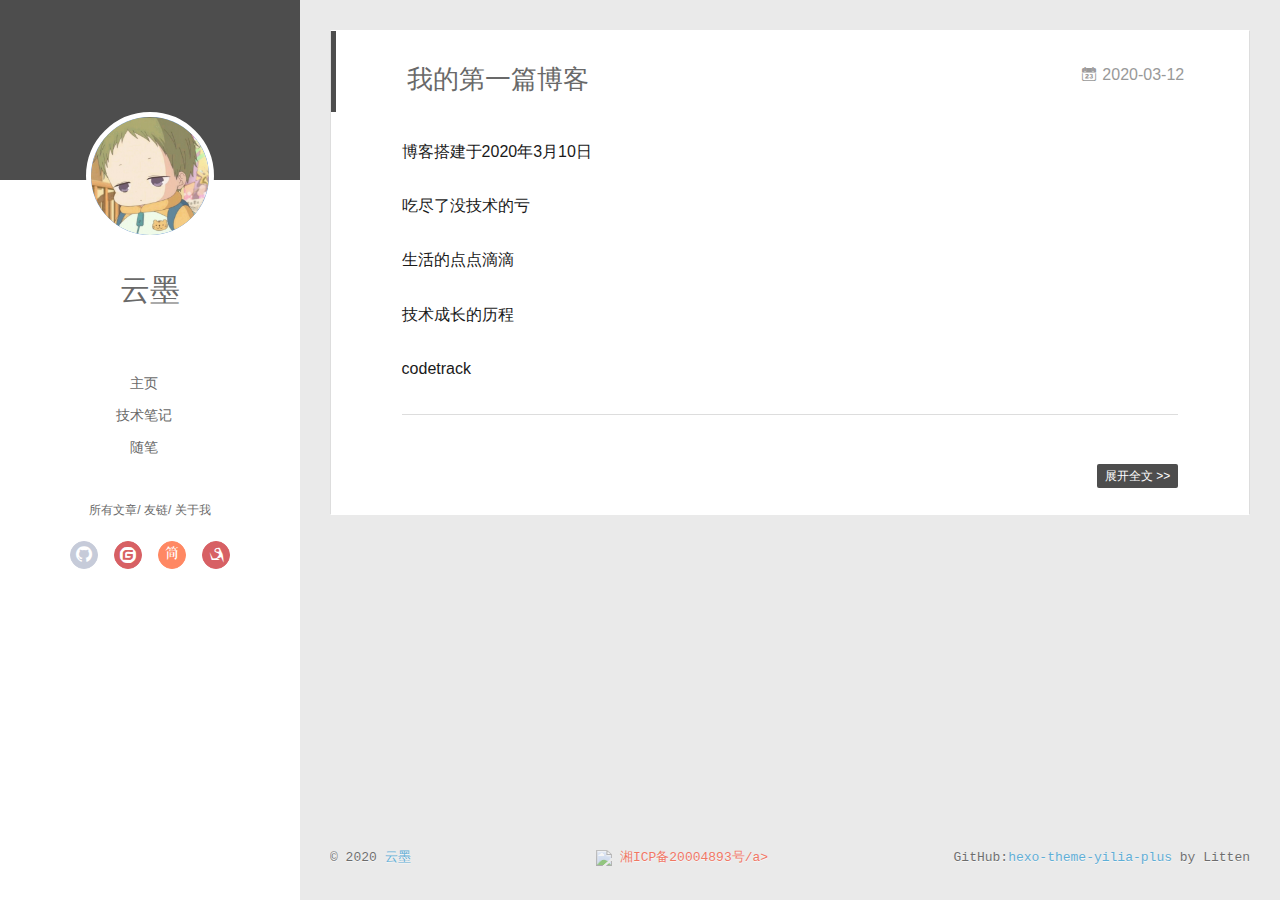
==== commit a02a5038: "Site updated: 2020-03-18 20:20:47" ====
--- a/index.html
+++ b/index.html
@@ -30,7 +30,7 @@
   
     <link rel="apple-touch-icon" href="/apple-touch-icon-180x180.png">
   
-  <link rel="stylesheet" type="text/css" href="/./main.b8fa34.css">
+  <link rel="stylesheet" type="text/css" href="/./main.a5fda8.css">
   <style type="text/css">
     
     #container.show {
@@ -285,6 +285,12 @@
   
   
   
+
+<img src="https://static.dy208.cn/o_1dfilp8ruo521thr1hvf18ji17soa.png">
+<a href="http://www.beian.miit.gov.cn/"  style="color:#f72b07" target="_blank">湘ICP备20004893号/a>
+
+
+
 </footer>
 
     </div>
@@ -306,7 +312,7 @@
 
 <script>!function(r){function e(t){if(i[t])return i[t].exports;var n=i[t]={exports:{},id:t,loaded:!1};return r[t].call(n.exports,n,n.exports,e),n.loaded=!0,n.exports}var i={};e.m=r,e.c=i,e.p="./",e(0)}([function(t,n,r){r(208),t.exports=r(205)},function(t,n,r){var d=r(3),y=r(46),g=r(26),b=r(27),x=r(47),m="prototype",S=function(t,n,r){var e,i,o,u,c=t&S.F,f=t&S.G,a=t&S.S,s=t&S.P,l=t&S.B,h=f?d:a?d[n]||(d[n]={}):(d[n]||{})[m],v=f?y:y[n]||(y[n]={}),p=v[m]||(v[m]={});for(e in f&&(r=n),r)o=((i=!c&&h&&void 0!==h[e])?h:r)[e],u=l&&i?x(o,d):s&&"function"==typeof o?x(Function.call,o):o,h&&b(h,e,o,t&S.U),v[e]!=o&&g(v,e,u),s&&p[e]!=o&&(p[e]=o)};d.core=y,S.F=1,S.G=2,S.S=4,S.P=8,S.B=16,S.W=32,S.U=64,S.R=128,t.exports=S},function(t,n,r){var e=r(5);t.exports=function(t){if(!e(t))throw TypeError(t+" is not an object!");return t}},function(t,n){var r=t.exports="undefined"!=typeof window&&window.Math==Math?window:"undefined"!=typeof self&&self.Math==Math?self:Function("return this")();"number"==typeof __g&&(__g=r)},function(t,n){t.exports=function(t){try{return!!t()}catch(t){return!0}}},function(t,n){t.exports=function(t){return"object"==typeof t?null!==t:"function"==typeof t}},function(t,n){var r=t.exports="undefined"!=typeof window&&window.Math==Math?window:"undefined"!=typeof self&&self.Math==Math?self:Function("return this")();"number"==typeof __g&&(__g=r)},function(t,n,r){var e=r(118)("wks"),i=r(79),o=r(3).Symbol,u="function"==typeof o;(t.exports=function(t){return e[t]||(e[t]=u&&o[t]||(u?o:i)("Symbol."+t))}).store=e},function(t,n,r){var e=r(49),i=Math.min;t.exports=function(t){return 0<t?i(e(t),9007199254740991):0}},function(t,n){var r={}.hasOwnProperty;t.exports=function(t,n){return r.call(t,n)}},function(t,n,r){t.exports=!r(4)(function(){return 7!=Object.defineProperty({},"a",{get:function(){return 7}}).a})},function(t,n,r){var e=r(2),i=r(174),o=r(53),u=Object.defineProperty;n.f=r(10)?Object.defineProperty:function(t,n,r){if(e(t),n=o(n,!0),e(r),i)try{return u(t,n,r)}catch(t){}if("get"in r||"set"in r)throw TypeError("Accessors not supported!");return"value"in r&&(t[n]=r.value),t}},function(t,n,r){t.exports=!r(20)(function(){return 7!=Object.defineProperty({},"a",{get:function(){return 7}}).a})},function(t,n,r){var e=r(14),i=r(24);t.exports=r(12)?function(t,n,r){return e.f(t,n,i(1,r))}:function(t,n,r){return t[n]=r,t}},function(t,n,r){var e=r(22),i=r(60),o=r(42),u=Object.defineProperty;n.f=r(12)?Object.defineProperty:function(t,n,r){if(e(t),n=o(n,!0),e(r),i)try{return u(t,n,r)}catch(t){}if("get"in r||"set"in r)throw TypeError("Accessors not supported!");return"value"in r&&(t[n]=r.value),t}},function(t,n,r){var e=r(96),i=r(34);t.exports=function(t){return e(i(t))}},function(t,n,r){var e=r(40)("wks"),i=r(25),o=r(6).Symbol,u="function"==typeof o;(t.exports=function(t){return e[t]||(e[t]=u&&o[t]||(u?o:i)("Symbol."+t))}).store=e},function(t,n,r){var e=r(51);t.exports=function(t){return Object(e(t))}},function(t,n){t.exports=function(t){return"object"==typeof t?null!==t:"function"==typeof t}},function(t,n){var r=t.exports={version:"2.6.9"};"number"==typeof __e&&(__e=r)},function(t,n){t.exports=function(t){try{return!!t()}catch(t){return!0}}},function(t,n){t.exports=function(t){if("function"!=typeof t)throw TypeError(t+" is not a function!");return t}},function(t,n,r){var e=r(18);t.exports=function(t){if(!e(t))throw TypeError(t+" is not an object!");return t}},function(t,n){t.exports=!0},function(t,n){t.exports=function(t,n){return{enumerable:!(1&t),configurable:!(2&t),writable:!(4&t),value:n}}},function(t,n){var r=0,e=Math.random();t.exports=function(t){return"Symbol(".concat(void 0===t?"":t,")_",(++r+e).toString(36))}},function(t,n,r){var e=r(11),i=r(75);t.exports=r(10)?function(t,n,r){return e.f(t,n,i(1,r))}:function(t,n,r){return t[n]=r,t}},function(t,n,r){var o=r(3),u=r(26),c=r(30),f=r(79)("src"),e=r(219),i="toString",a=(""+e).split(i);r(46).inspectSource=function(t){return e.call(t)},(t.exports=function(t,n,r,e){var i="function"==typeof r;i&&(c(r,"name")||u(r,"name",n)),t[n]!==r&&(i&&(c(r,f)||u(r,f,t[n]?""+t[n]:a.join(String(n)))),t===o?t[n]=r:e?t[n]?t[n]=r:u(t,n,r):(delete t[n],u(t,n,r)))})(Function.prototype,i,function(){return"function"==typeof this&&this[f]||e.call(this)})},function(t,n,r){var e=r(1),i=r(4),u=r(51),c=/"/g,o=function(t,n,r,e){var i=String(u(t)),o="<"+n;return""!==r&&(o+=" "+r+'="'+String(e).replace(c,"&quot;")+'"'),o+">"+i+"</"+n+">"};t.exports=function(n,t){var r={};r[n]=t(o),e(e.P+e.F*i(function(){var t=""[n]('"');return t!==t.toLowerCase()||3<t.split('"').length}),"String",r)}},function(t,n,r){var e=r(65),i=r(35);t.exports=Object.keys||function(t){return e(t,i)}},function(t,n){var r={}.hasOwnProperty;t.exports=function(t,n){return r.call(t,n)}},function(t,n,r){var e=r(117),i=r(75),o=r(33),u=r(53),c=r(30),f=r(174),a=Object.getOwnPropertyDescriptor;n.f=r(10)?a:function(t,n){if(t=o(t),n=u(n,!0),f)try{return a(t,n)}catch(t){}if(c(t,n))return i(!e.f.call(t,n),t[n])}},function(t,n,r){var e=r(30),i=r(17),o=r(154)("IE_PROTO"),u=Object.prototype;t.exports=Object.getPrototypeOf||function(t){return t=i(t),e(t,o)?t[o]:"function"==typeof t.constructor&&t instanceof t.constructor?t.constructor.prototype:t instanceof Object?u:null}},function(t,n,r){var e=r(116),i=r(51);t.exports=function(t){return e(i(t))}},function(t,n){t.exports=function(t){if(null==t)throw TypeError("Can't call method on  "+t);return t}},function(t,n){t.exports="constructor,hasOwnProperty,isPrototypeOf,propertyIsEnumerable,toLocaleString,toString,valueOf".split(",")},function(t,n){t.exports={}},function(t,n){n.f={}.propertyIsEnumerable},function(t,n,r){var e=r(14).f,i=r(9),o=r(16)("toStringTag");t.exports=function(t,n,r){t&&!i(t=r?t:t.prototype,o)&&e(t,o,{configurable:!0,value:n})}},function(t,n,r){var e=r(40)("keys"),i=r(25);t.exports=function(t){return e[t]||(e[t]=i(t))}},function(t,n,r){var e=r(19),i=r(6),o="__core-js_shared__",u=i[o]||(i[o]={});(t.exports=function(t,n){return u[t]||(u[t]=void 0!==n?n:{})})("versions",[]).push({version:e.version,mode:r(23)?"pure":"global",copyright:"© 2019 Denis Pushkarev (zloirock.ru)"})},function(t,n){var r=Math.ceil,e=Math.floor;t.exports=function(t){return isNaN(t=+t)?0:(0<t?e:r)(t)}},function(t,n,r){var i=r(18);t.exports=function(t,n){if(!i(t))return t;var r,e;if(n&&"function"==typeof(r=t.toString)&&!i(e=r.call(t)))return e;if("function"==typeof(r=t.valueOf)&&!i(e=r.call(t)))return e;if(!n&&"function"==typeof(r=t.toString)&&!i(e=r.call(t)))return e;throw TypeError("Can't convert object to primitive value")}},function(t,n,r){var e=r(6),i=r(19),o=r(23),u=r(44),c=r(14).f;t.exports=function(t){var n=i.Symbol||(i.Symbol=o?{}:e.Symbol||{});"_"==t.charAt(0)||t in n||c(n,t,{value:u.f(t)})}},function(t,n,r){n.f=r(16)},function(t,n){var r={}.toString;t.exports=function(t){return r.call(t).slice(8,-1)}},function(t,n){var r=t.exports={version:"2.6.9"};"number"==typeof __e&&(__e=r)},function(t,n,r){var o=r(21);t.exports=function(e,i,t){if(o(e),void 0===i)return e;switch(t){case 1:return function(t){return e.call(i,t)};case 2:return function(t,n){return e.call(i,t,n)};case 3:return function(t,n,r){return e.call(i,t,n,r)}}return function(){return e.apply(i,arguments)}}},function(t,n,r){"use strict";var e=r(4);t.exports=function(t,n){return!!t&&e(function(){n?t.call(null,function(){},1):t.call(null)})}},function(t,n){var r=Math.ceil,e=Math.floor;t.exports=function(t){return isNaN(t=+t)?0:(0<t?e:r)(t)}},function(t,n,r){var x=r(47),m=r(116),S=r(17),w=r(8),e=r(138);t.exports=function(l,t){var h=1==l,v=2==l,p=3==l,d=4==l,y=6==l,g=5==l||y,b=t||e;return function(t,n,r){for(var e,i,o=S(t),u=m(o),c=x(n,r,3),f=w(u.length),a=0,s=h?b(t,f):v?b(t,0):void 0;a<f;a++)if((g||a in u)&&(i=c(e=u[a],a,o),l))if(h)s[a]=i;else if(i)switch(l){case 3:return!0;case 5:return e;case 6:return a;case 2:s.push(e)}else if(d)return!1;return y?-1:p||d?d:s}}},function(t,n){t.exports=function(t){if(null==t)throw TypeError("Can't call method on  "+t);return t}},function(t,n,r){var i=r(1),o=r(46),u=r(4);t.exports=function(t,n){var r=(o.Object||{})[t]||Object[t],e={};e[t]=n(r),i(i.S+i.F*u(function(){r(1)}),"Object",e)}},function(t,n,r){var i=r(5);t.exports=function(t,n){if(!i(t))return t;var r,e;if(n&&"function"==typeof(r=t.toString)&&!i(e=r.call(t)))return e;if("function"==typeof(r=t.valueOf)&&!i(e=r.call(t)))return e;if(!n&&"function"==typeof(r=t.toString)&&!i(e=r.call(t)))return e;throw TypeError("Can't convert object to primitive value")}},function(t,n,r){var d=r(6),y=r(19),g=r(93),b=r(13),x=r(9),m="prototype",S=function(t,n,r){var e,i,o,u=t&S.F,c=t&S.G,f=t&S.S,a=t&S.P,s=t&S.B,l=t&S.W,h=c?y:y[n]||(y[n]={}),v=h[m],p=c?d:f?d[n]:(d[n]||{})[m];for(e in c&&(r=n),r)(i=!u&&p&&void 0!==p[e])&&x(h,e)||(o=i?p[e]:r[e],h[e]=c&&"function"!=typeof p[e]?r[e]:s&&i?g(o,d):l&&p[e]==o?function(e){var t=function(t,n,r){if(this instanceof e){switch(arguments.length){case 0:return new e;case 1:return new e(t);case 2:return new e(t,n)}return new e(t,n,r)}return e.apply(this,arguments)};return t[m]=e[m],t}(o):a&&"function"==typeof o?g(Function.call,o):o,a&&((h.virtual||(h.virtual={}))[e]=o,t&S.R&&v&&!v[e]&&b(v,e,o)))};S.F=1,S.G=2,S.S=4,S.P=8,S.B=16,S.W=32,S.U=64,S.R=128,t.exports=S},function(t,n,r){var e=r(34);t.exports=function(t){return Object(e(t))}},function(t,n,r){var o=r(196),e=r(1),i=r(118)("metadata"),u=i.store||(i.store=new(r(200))),c=function(t,n,r){var e=u.get(t);if(!e){if(!r)return;u.set(t,e=new o)}var i=e.get(n);if(!i){if(!r)return;e.set(n,i=new o)}return i};t.exports={store:u,map:c,has:function(t,n,r){var e=c(n,r,!1);return void 0!==e&&e.has(t)},get:function(t,n,r){var e=c(n,r,!1);return void 0===e?void 0:e.get(t)},set:function(t,n,r,e){c(r,e,!0).set(t,n)},keys:function(t,n){var r=c(t,n,!1),e=[];return r&&r.forEach(function(t,n){e.push(n)}),e},key:function(t){return void 0===t||"symbol"==typeof t?t:String(t)},exp:function(t){e(e.S,"Reflect",t)}}},function(t,n,r){"use strict";if(r(10)){var g=r(68),b=r(3),x=r(4),m=r(1),S=r(132),e=r(159),h=r(47),w=r(70),i=r(75),_=r(26),o=r(76),u=r(49),O=r(8),E=r(194),c=r(78),f=r(53),a=r(30),M=r(81),P=r(5),v=r(17),p=r(145),j=r(72),F=r(32),A=r(73).f,d=r(161),s=r(79),l=r(7),y=r(50),I=r(120),L=r(119),N=r(162),T=r(82),k=r(125),R=r(77),C=r(137),D=r(166),G=r(11),W=r(31),U=G.f,V=W.f,B=b.RangeError,q=b.TypeError,z=b.Uint8Array,K="ArrayBuffer",H="Shared"+K,J="BYTES_PER_ELEMENT",$="prototype",Y=Array[$],X=e.ArrayBuffer,Q=e.DataView,Z=y(0),tt=y(2),nt=y(3),rt=y(4),et=y(5),it=y(6),ot=I(!0),ut=I(!1),ct=N.values,ft=N.keys,at=N.entries,st=Y.lastIndexOf,lt=Y.reduce,ht=Y.reduceRight,vt=Y.join,pt=Y.sort,dt=Y.slice,yt=Y.toString,gt=Y.toLocaleString,bt=l("iterator"),xt=l("toStringTag"),mt=s("typed_constructor"),St=s("def_constructor"),wt=S.CONSTR,_t=S.TYPED,Ot=S.VIEW,Et="Wrong length!",Mt=y(1,function(t,n){return It(L(t,t[St]),n)}),Pt=x(function(){return 1===new z(new Uint16Array([1]).buffer)[0]}),jt=!!z&&!!z[$].set&&x(function(){new z(1).set({})}),Ft=function(t,n){var r=u(t);if(r<0||r%n)throw B("Wrong offset!");return r},At=function(t){if(P(t)&&_t in t)return t;throw q(t+" is not a typed array!")},It=function(t,n){if(!(P(t)&&mt in t))throw q("It is not a typed array constructor!");return new t(n)},Lt=function(t,n){return Nt(L(t,t[St]),n)},Nt=function(t,n){for(var r=0,e=n.length,i=It(t,e);r<e;)i[r]=n[r++];return i},Tt=function(t,n,r){U(t,n,{get:function(){return this._d[r]}})},kt=function(t){var n,r,e,i,o,u,c=v(t),f=arguments.length,a=1<f?arguments[1]:void 0,s=void 0!==a,l=d(c);if(null!=l&&!p(l)){for(u=l.call(c),e=[],n=0;!(o=u.next()).done;n++)e.push(o.value);c=e}for(s&&2<f&&(a=h(a,arguments[2],2)),n=0,r=O(c.length),i=It(this,r);n<r;n++)i[n]=s?a(c[n],n):c[n];return i},Rt=function(){for(var t=0,n=arguments.length,r=It(this,n);t<n;)r[t]=arguments[t++];return r},Ct=!!z&&x(function(){gt.call(new z(1))}),Dt=function(){return gt.apply(Ct?dt.call(At(this)):At(this),arguments)},Gt={copyWithin:function(t,n){return D.call(At(this),t,n,2<arguments.length?arguments[2]:void 0)},every:function(t){return rt(At(this),t,1<arguments.length?arguments[1]:void 0)},fill:function(t){return C.apply(At(this),arguments)},filter:function(t){return Lt(this,tt(At(this),t,1<arguments.length?arguments[1]:void 0))},find:function(t){return et(At(this),t,1<arguments.length?arguments[1]:void 0)},findIndex:function(t){return it(At(this),t,1<arguments.length?arguments[1]:void 0)},forEach:function(t){Z(At(this),t,1<arguments.length?arguments[1]:void 0)},indexOf:function(t){return ut(At(this),t,1<arguments.length?arguments[1]:void 0)},includes:function(t){return ot(At(this),t,1<arguments.length?arguments[1]:void 0)},join:function(t){return vt.apply(At(this),arguments)},lastIndexOf:function(t){return st.apply(At(this),arguments)},map:function(t){return Mt(At(this),t,1<arguments.length?arguments[1]:void 0)},reduce:function(t){return lt.apply(At(this),arguments)},reduceRight:function(t){return ht.apply(At(this),arguments)},reverse:function(){for(var t,n=this,r=At(n).length,e=Math.floor(r/2),i=0;i<e;)t=n[i],n[i++]=n[--r],n[r]=t;return n},some:function(t){return nt(At(this),t,1<arguments.length?arguments[1]:void 0)},sort:function(t){return pt.call(At(this),t)},subarray:function(t,n){var r=At(this),e=r.length,i=c(t,e);return new(L(r,r[St]))(r.buffer,r.byteOffset+i*r.BYTES_PER_ELEMENT,O((void 0===n?e:c(n,e))-i))}},Wt=function(t,n){return Lt(this,dt.call(At(this),t,n))},Ut=function(t){At(this);var n=Ft(arguments[1],1),r=this.length,e=v(t),i=O(e.length),o=0;if(r<i+n)throw B(Et);for(;o<i;)this[n+o]=e[o++]},Vt={entries:function(){return at.call(At(this))},keys:function(){return ft.call(At(this))},values:function(){return ct.call(At(this))}},Bt=function(t,n){return P(t)&&t[_t]&&"symbol"!=typeof n&&n in t&&String(+n)==String(n)},qt=function(t,n){return Bt(t,n=f(n,!0))?i(2,t[n]):V(t,n)},zt=function(t,n,r){return!(Bt(t,n=f(n,!0))&&P(r)&&a(r,"value"))||a(r,"get")||a(r,"set")||r.configurable||a(r,"writable")&&!r.writable||a(r,"enumerable")&&!r.enumerable?U(t,n,r):(t[n]=r.value,t)};wt||(W.f=qt,G.f=zt),m(m.S+m.F*!wt,"Object",{getOwnPropertyDescriptor:qt,defineProperty:zt}),x(function(){yt.call({})})&&(yt=gt=function(){return vt.call(this)});var Kt=o({},Gt);o(Kt,Vt),_(Kt,bt,Vt.values),o(Kt,{slice:Wt,set:Ut,constructor:function(){},toString:yt,toLocaleString:Dt}),Tt(Kt,"buffer","b"),Tt(Kt,"byteOffset","o"),Tt(Kt,"byteLength","l"),Tt(Kt,"length","e"),U(Kt,xt,{get:function(){return this[_t]}}),t.exports=function(t,l,n,o){var h=t+((o=!!o)?"Clamped":"")+"Array",r="get"+t,u="set"+t,v=b[h],c=v||{},e=v&&F(v),i=!v||!S.ABV,f={},a=v&&v[$],p=function(t,i){U(t,i,{get:function(){return t=i,(n=this._d).v[r](t*l+n.o,Pt);var t,n},set:function(t){return n=i,r=t,e=this._d,o&&(r=(r=Math.round(r))<0?0:255<r?255:255&r),void e.v[u](n*l+e.o,r,Pt);var n,r,e},enumerable:!0})};i?(v=n(function(t,n,r,e){w(t,v,h,"_d");var i,o,u,c,f=0,a=0;if(P(n)){if(!(n instanceof X||(c=M(n))==K||c==H))return _t in n?Nt(v,n):kt.call(v,n);i=n,a=Ft(r,l);var s=n.byteLength;if(void 0===e){if(s%l)throw B(Et);if((o=s-a)<0)throw B(Et)}else if(s<(o=O(e)*l)+a)throw B(Et);u=o/l}else u=E(n),i=new X(o=u*l);for(_(t,"_d",{b:i,o:a,l:o,e:u,v:new Q(i)});f<u;)p(t,f++)}),a=v[$]=j(Kt),_(a,"constructor",v)):x(function(){v(1)})&&x(function(){new v(-1)})&&k(function(t){new v,new v(null),new v(1.5),new v(t)},!0)||(v=n(function(t,n,r,e){var i;return w(t,v,h),P(n)?n instanceof X||(i=M(n))==K||i==H?void 0!==e?new c(n,Ft(r,l),e):void 0!==r?new c(n,Ft(r,l)):new c(n):_t in n?Nt(v,n):kt.call(v,n):new c(E(n))}),Z(e!==Function.prototype?A(c).concat(A(e)):A(c),function(t){t in v||_(v,t,c[t])}),v[$]=a,g||(a.constructor=v));var s=a[bt],d=!!s&&("values"==s.name||null==s.name),y=Vt.values;_(v,mt,!0),_(a,_t,h),_(a,Ot,!0),_(a,St,v),(o?new v(1)[xt]==h:xt in a)||U(a,xt,{get:function(){return h}}),f[h]=v,m(m.G+m.W+m.F*(v!=c),f),m(m.S,h,{BYTES_PER_ELEMENT:l}),m(m.S+m.F*x(function(){c.of.call(v,1)}),h,{from:kt,of:Rt}),J in a||_(a,J,l),m(m.P,h,Gt),R(h),m(m.P+m.F*jt,h,{set:Ut}),m(m.P+m.F*!d,h,Vt),g||a.toString==yt||(a.toString=yt),m(m.P+m.F*x(function(){new v(1).slice()}),h,{slice:Wt}),m(m.P+m.F*(x(function(){return[1,2].toLocaleString()!=new v([1,2]).toLocaleString()})||!x(function(){a.toLocaleString.call([1,2])})),h,{toLocaleString:Dt}),T[h]=d?s:y,g||d||_(a,bt,y)}}else t.exports=function(){}},function(t,n){var r={}.toString;t.exports=function(t){return r.call(t).slice(8,-1)}},function(t,n,r){var e=r(18),i=r(6).document,o=e(i)&&e(i.createElement);t.exports=function(t){return o?i.createElement(t):{}}},function(t,n,r){t.exports=!r(12)&&!r(20)(function(){return 7!=Object.defineProperty(r(59)("div"),"a",{get:function(){return 7}}).a})},function(t,n,r){"use strict";var x=r(23),m=r(54),S=r(66),w=r(13),_=r(36),O=r(98),E=r(38),M=r(104),P=r(16)("iterator"),j=!([].keys&&"next"in[].keys()),F="values",A=function(){return this};t.exports=function(t,n,r,e,i,o,u){O(r,n,e);var c,f,a,s=function(t){if(!j&&t in p)return p[t];switch(t){case"keys":case F:return function(){return new r(this,t)}}return function(){return new r(this,t)}},l=n+" Iterator",h=i==F,v=!1,p=t.prototype,d=p[P]||p["@@iterator"]||i&&p[i],y=d||s(i),g=i?h?s("entries"):y:void 0,b="Array"==n&&p.entries||d;if(b&&((a=M(b.call(new t)))!==Object.prototype&&a.next&&(E(a,l,!0),x||"function"==typeof a[P]||w(a,P,A))),h&&d&&d.name!==F&&(v=!0,y=function(){return d.call(this)}),x&&!u||!j&&!v&&p[P]||w(p,P,y),_[n]=y,_[l]=A,i)if(c={values:h?y:s(F),keys:o?y:s("keys"),entries:g},u)for(f in c)f in p||S(p,f,c[f]);else m(m.P+m.F*(j||v),n,c);return c}},function(t,n,e){var i=e(22),o=e(101),u=e(35),c=e(39)("IE_PROTO"),f=function(){},a="prototype",s=function(){var t,n=e(59)("iframe"),r=u.length;for(n.style.display="none",e(95).appendChild(n),n.src="javascript:",(t=n.contentWindow.document).open(),t.write("<script>document.F=Object<\/script>"),t.close(),s=t.F;r--;)delete s[a][u[r]];return s()};t.exports=Object.create||function(t,n){var r;return null!==t?(f[a]=i(t),r=new f,f[a]=null,r[c]=t):r=s(),void 0===n?r:o(r,n)}},function(t,n,r){var e=r(65),i=r(35).concat("length","prototype");n.f=Object.getOwnPropertyNames||function(t){return e(t,i)}},function(t,n){n.f=Object.getOwnPropertySymbols},function(t,n,r){var u=r(9),c=r(15),f=r(92)(!1),a=r(39)("IE_PROTO");t.exports=function(t,n){var r,e=c(t),i=0,o=[];for(r in e)r!=a&&u(e,r)&&o.push(r);for(;n.length>i;)u(e,r=n[i++])&&(~f(o,r)||o.push(r));return o}},function(t,n,r){t.exports=r(13)},function(t,n,r){var e=r(7)("unscopables"),i=Array.prototype;null==i[e]&&r(26)(i,e,{}),t.exports=function(t){i[e][t]=!0}},function(t,n){t.exports=!1},function(t,n,r){var e=r(79)("meta"),i=r(5),o=r(30),u=r(11).f,c=0,f=Object.isExtensible||function(){return!0},a=!r(4)(function(){return f(Object.preventExtensions({}))}),s=function(t){u(t,e,{value:{i:"O"+ ++c,w:{}}})},l=t.exports={KEY:e,NEED:!1,fastKey:function(t,n){if(!i(t))return"symbol"==typeof t?t:("string"==typeof t?"S":"P")+t;if(!o(t,e)){if(!f(t))return"F";if(!n)return"E";s(t)}return t[e].i},getWeak:function(t,n){if(!o(t,e)){if(!f(t))return!0;if(!n)return!1;s(t)}return t[e].w},onFreeze:function(t){return a&&l.NEED&&f(t)&&!o(t,e)&&s(t),t}}},function(t,n){t.exports=function(t,n,r,e){if(!(t instanceof n)||void 0!==e&&e in t)throw TypeError(r+": incorrect invocation!");return t}},function(t,n,r){var h=r(47),v=r(177),p=r(145),d=r(2),y=r(8),g=r(161),b={},x={};(n=t.exports=function(t,n,r,e,i){var o,u,c,f,a=i?function(){return t}:g(t),s=h(r,e,n?2:1),l=0;if("function"!=typeof a)throw TypeError(t+" is not iterable!");if(p(a)){for(o=y(t.length);l<o;l++)if((f=n?s(d(u=t[l])[0],u[1]):s(t[l]))===b||f===x)return f}else for(c=a.call(t);!(u=c.next()).done;)if((f=v(c,s,u.value,n))===b||f===x)return f}).BREAK=b,n.RETURN=x},function(t,n,e){var i=e(2),o=e(183),u=e(141),c=e(154)("IE_PROTO"),f=function(){},a="prototype",s=function(){var t,n=e(140)("iframe"),r=u.length;for(n.style.display="none",e(143).appendChild(n),n.src="javascript:",(t=n.contentWindow.document).open(),t.write("<script>document.F=Object<\/script>"),t.close(),s=t.F;r--;)delete s[a][u[r]];return s()};t.exports=Object.create||function(t,n){var r;return null!==t?(f[a]=i(t),r=new f,f[a]=null,r[c]=t):r=s(),void 0===n?r:o(r,n)}},function(t,n,r){var e=r(185),i=r(141).concat("length","prototype");n.f=Object.getOwnPropertyNames||function(t){return e(t,i)}},function(t,n,r){var e=r(185),i=r(141);t.exports=Object.keys||function(t){return e(t,i)}},function(t,n){t.exports=function(t,n){return{enumerable:!(1&t),configurable:!(2&t),writable:!(4&t),value:n}}},function(t,n,r){var i=r(27);t.exports=function(t,n,r){for(var e in n)i(t,e,n[e],r);return t}},function(t,n,r){"use strict";var e=r(3),i=r(11),o=r(10),u=r(7)("species");t.exports=function(t){var n=e[t];o&&n&&!n[u]&&i.f(n,u,{configurable:!0,get:function(){return this}})}},function(t,n,r){var e=r(49),i=Math.max,o=Math.min;t.exports=function(t,n){return(t=e(t))<0?i(t+n,0):o(t,n)}},function(t,n){var r=0,e=Math.random();t.exports=function(t){return"Symbol(".concat(void 0===t?"":t,")_",(++r+e).toString(36))}},function(t,n,r){var e=r(5);t.exports=function(t,n){if(!e(t)||t._t!==n)throw TypeError("Incompatible receiver, "+n+" required!");return t}},function(t,n,r){var i=r(45),o=r(7)("toStringTag"),u="Arguments"==i(function(){return arguments}());t.exports=function(t){var n,r,e;return void 0===t?"Undefined":null===t?"Null":"string"==typeof(r=function(t,n){try{return t[n]}catch(t){}}(n=Object(t),o))?r:u?i(n):"Object"==(e=i(n))&&"function"==typeof n.callee?"Arguments":e}},function(t,n){t.exports={}},function(t,n,r){var e=r(11).f,i=r(30),o=r(7)("toStringTag");t.exports=function(t,n,r){t&&!i(t=r?t:t.prototype,o)&&e(t,o,{configurable:!0,value:n})}},function(t,n,r){var u=r(1),e=r(51),c=r(4),f=r(157),i="["+f+"]",o=RegExp("^"+i+i+"*"),a=RegExp(i+i+"*$"),s=function(t,n,r){var e={},i=c(function(){return!!f[t]()||"​ "!="​-"[t]()}),o=e[t]=i?n(l):f[t];r&&(e[r]=o),u(u.P+u.F*i,"String",e)},l=s.trim=function(t,n){return t=String(e(t)),1&n&&(t=t.replace(o,"")),2&n&&(t=t.replace(a,"")),t};t.exports=s},function(t,n,r){t.exports={default:r(88),__esModule:!0}},function(t,n,r){t.exports={default:r(89),__esModule:!0}},function(t,n,r){"use strict";function e(t){return t&&t.__esModule?t:{default:t}}n.__esModule=!0;var i=e(r(86)),o=e(r(85)),u="function"==typeof o.default&&"symbol"==typeof i.default?function(t){return typeof t}:function(t){return t&&"function"==typeof o.default&&t.constructor===o.default&&t!==o.default.prototype?"symbol":typeof t};n.default="function"==typeof o.default&&"symbol"===u(i.default)?function(t){return void 0===t?"undefined":u(t)}:function(t){return t&&"function"==typeof o.default&&t.constructor===o.default&&t!==o.default.prototype?"symbol":void 0===t?"undefined":u(t)}},function(t,n,r){r(111),r(109),r(112),r(113),t.exports=r(19).Symbol},function(t,n,r){r(110),r(114),t.exports=r(44).f("iterator")},function(t,n){t.exports=function(t){if("function"!=typeof t)throw TypeError(t+" is not a function!");return t}},function(t,n){t.exports=function(){}},function(t,n,r){var f=r(15),a=r(107),s=r(106);t.exports=function(c){return function(t,n,r){var e,i=f(t),o=a(i.length),u=s(r,o);if(c&&n!=n){for(;u<o;)if((e=i[u++])!=e)return!0}else for(;u<o;u++)if((c||u in i)&&i[u]===n)return c||u||0;return!c&&-1}}},function(t,n,r){var o=r(90);t.exports=function(e,i,t){if(o(e),void 0===i)return e;switch(t){case 1:return function(t){return e.call(i,t)};case 2:return function(t,n){return e.call(i,t,n)};case 3:return function(t,n,r){return e.call(i,t,n,r)}}return function(){return e.apply(i,arguments)}}},function(t,n,r){var c=r(29),f=r(64),a=r(37);t.exports=function(t){var n=c(t),r=f.f;if(r)for(var e,i=r(t),o=a.f,u=0;i.length>u;)o.call(t,e=i[u++])&&n.push(e);return n}},function(t,n,r){var e=r(6).document;t.exports=e&&e.documentElement},function(t,n,r){var e=r(58);t.exports=Object("z").propertyIsEnumerable(0)?Object:function(t){return"String"==e(t)?t.split(""):Object(t)}},function(t,n,r){var e=r(58);t.exports=Array.isArray||function(t){return"Array"==e(t)}},function(t,n,r){"use strict";var e=r(62),i=r(24),o=r(38),u={};r(13)(u,r(16)("iterator"),function(){return this}),t.exports=function(t,n,r){t.prototype=e(u,{next:i(1,r)}),o(t,n+" Iterator")}},function(t,n){t.exports=function(t,n){return{value:n,done:!!t}}},function(t,n,r){var e=r(25)("meta"),i=r(18),o=r(9),u=r(14).f,c=0,f=Object.isExtensible||function(){return!0},a=!r(20)(function(){return f(Object.preventExtensions({}))}),s=function(t){u(t,e,{value:{i:"O"+ ++c,w:{}}})},l=t.exports={KEY:e,NEED:!1,fastKey:function(t,n){if(!i(t))return"symbol"==typeof t?t:("string"==typeof t?"S":"P")+t;if(!o(t,e)){if(!f(t))return"F";if(!n)return"E";s(t)}return t[e].i},getWeak:function(t,n){if(!o(t,e)){if(!f(t))return!0;if(!n)return!1;s(t)}return t[e].w},onFreeze:function(t){return a&&l.NEED&&f(t)&&!o(t,e)&&s(t),t}}},function(t,n,r){var u=r(14),c=r(22),f=r(29);t.exports=r(12)?Object.defineProperties:function(t,n){c(t);for(var r,e=f(n),i=e.length,o=0;o<i;)u.f(t,r=e[o++],n[r]);return t}},function(t,n,r){var e=r(37),i=r(24),o=r(15),u=r(42),c=r(9),f=r(60),a=Object.getOwnPropertyDescriptor;n.f=r(12)?a:function(t,n){if(t=o(t),n=u(n,!0),f)try{return a(t,n)}catch(t){}if(c(t,n))return i(!e.f.call(t,n),t[n])}},function(t,n,r){var e=r(15),i=r(63).f,o={}.toString,u="object"==typeof window&&window&&Object.getOwnPropertyNames?Object.getOwnPropertyNames(window):[];t.exports.f=function(t){return u&&"[object Window]"==o.call(t)?function(t){try{return i(t)}catch(t){return u.slice()}}(t):i(e(t))}},function(t,n,r){var e=r(9),i=r(55),o=r(39)("IE_PROTO"),u=Object.prototype;t.exports=Object.getPrototypeOf||function(t){return t=i(t),e(t,o)?t[o]:"function"==typeof t.constructor&&t instanceof t.constructor?t.constructor.prototype:t instanceof Object?u:null}},function(t,n,r){var f=r(41),a=r(34);t.exports=function(c){return function(t,n){var r,e,i=String(a(t)),o=f(n),u=i.length;return o<0||u<=o?c?"":void 0:(r=i.charCodeAt(o))<55296||56319<r||o+1===u||(e=i.charCodeAt(o+1))<56320||57343<e?c?i.charAt(o):r:c?i.slice(o,o+2):e-56320+(r-55296<<10)+65536}}},function(t,n,r){var e=r(41),i=Math.max,o=Math.min;t.exports=function(t,n){return(t=e(t))<0?i(t+n,0):o(t,n)}},function(t,n,r){var e=r(41),i=Math.min;t.exports=function(t){return 0<t?i(e(t),9007199254740991):0}},function(t,n,r){"use strict";var e=r(91),i=r(99),o=r(36),u=r(15);t.exports=r(61)(Array,"Array",function(t,n){this._t=u(t),this._i=0,this._k=n},function(){var t=this._t,n=this._k,r=this._i++;return!t||r>=t.length?(this._t=void 0,i(1)):i(0,"keys"==n?r:"values"==n?t[r]:[r,t[r]])},"values"),o.Arguments=o.Array,e("keys"),e("values"),e("entries")},function(t,n){},function(t,n,r){"use strict";var e=r(105)(!0);r(61)(String,"String",function(t){this._t=String(t),this._i=0},function(){var t,n=this._t,r=this._i;return r>=n.length?{value:void 0,done:!0}:(t=e(n,r),this._i+=t.length,{value:t,done:!1})})},function(t,n,r){"use strict";var e=r(6),u=r(9),i=r(12),o=r(54),c=r(66),f=r(100).KEY,a=r(20),s=r(40),l=r(38),h=r(25),v=r(16),p=r(44),d=r(43),y=r(94),g=r(97),b=r(22),x=r(18),m=r(55),S=r(15),w=r(42),_=r(24),O=r(62),E=r(103),M=r(102),P=r(64),j=r(14),F=r(29),A=M.f,I=j.f,L=E.f,N=e.Symbol,T=e.JSON,k=T&&T.stringify,R="prototype",C=v("_hidden"),D=v("toPrimitive"),G={}.propertyIsEnumerable,W=s("symbol-registry"),U=s("symbols"),V=s("op-symbols"),B=Object[R],q="function"==typeof N&&!!P.f,z=e.QObject,K=!z||!z[R]||!z[R].findChild,H=i&&a(function(){return 7!=O(I({},"a",{get:function(){return I(this,"a",{value:7}).a}})).a})?function(t,n,r){var e=A(B,n);e&&delete B[n],I(t,n,r),e&&t!==B&&I(B,n,e)}:I,J=function(t){var n=U[t]=O(N[R]);return n._k=t,n},$=q&&"symbol"==typeof N.iterator?function(t){return"symbol"==typeof t}:function(t){return t instanceof N},Y=function(t,n,r){return t===B&&Y(V,n,r),b(t),n=w(n,!0),b(r),u(U,n)?(r.enumerable?(u(t,C)&&t[C][n]&&(t[C][n]=!1),r=O(r,{enumerable:_(0,!1)})):(u(t,C)||I(t,C,_(1,{})),t[C][n]=!0),H(t,n,r)):I(t,n,r)},X=function(t,n){b(t);for(var r,e=y(n=S(n)),i=0,o=e.length;i<o;)Y(t,r=e[i++],n[r]);return t},Q=function(t){var n=G.call(this,t=w(t,!0));return!(this===B&&u(U,t)&&!u(V,t))&&(!(n||!u(this,t)||!u(U,t)||u(this,C)&&this[C][t])||n)},Z=function(t,n){if(t=S(t),n=w(n,!0),t!==B||!u(U,n)||u(V,n)){var r=A(t,n);return!r||!u(U,n)||u(t,C)&&t[C][n]||(r.enumerable=!0),r}},tt=function(t){for(var n,r=L(S(t)),e=[],i=0;r.length>i;)u(U,n=r[i++])||n==C||n==f||e.push(n);return e},nt=function(t){for(var n,r=t===B,e=L(r?V:S(t)),i=[],o=0;e.length>o;)!u(U,n=e[o++])||r&&!u(B,n)||i.push(U[n]);return i};q||(c((N=function(){if(this instanceof N)throw TypeError("Symbol is not a constructor!");var n=h(0<arguments.length?arguments[0]:void 0),r=function(t){this===B&&r.call(V,t),u(this,C)&&u(this[C],n)&&(this[C][n]=!1),H(this,n,_(1,t))};return i&&K&&H(B,n,{configurable:!0,set:r}),J(n)})[R],"toString",function(){return this._k}),M.f=Z,j.f=Y,r(63).f=E.f=tt,r(37).f=Q,P.f=nt,i&&!r(23)&&c(B,"propertyIsEnumerable",Q,!0),p.f=function(t){return J(v(t))}),o(o.G+o.W+o.F*!q,{Symbol:N});for(var rt="hasInstance,isConcatSpreadable,iterator,match,replace,search,species,split,toPrimitive,toStringTag,unscopables".split(","),et=0;rt.length>et;)v(rt[et++]);for(var it=F(v.store),ot=0;it.length>ot;)d(it[ot++]);o(o.S+o.F*!q,"Symbol",{for:function(t){return u(W,t+="")?W[t]:W[t]=N(t)},keyFor:function(t){if(!$(t))throw TypeError(t+" is not a symbol!");for(var n in W)if(W[n]===t)return n},useSetter:function(){K=!0},useSimple:function(){K=!1}}),o(o.S+o.F*!q,"Object",{create:function(t,n){return void 0===n?O(t):X(O(t),n)},defineProperty:Y,defineProperties:X,getOwnPropertyDescriptor:Z,getOwnPropertyNames:tt,getOwnPropertySymbols:nt});var ut=a(function(){P.f(1)});o(o.S+o.F*ut,"Object",{getOwnPropertySymbols:function(t){return P.f(m(t))}}),T&&o(o.S+o.F*(!q||a(function(){var t=N();return"[null]"!=k([t])||"{}"!=k({a:t})||"{}"!=k(Object(t))})),"JSON",{stringify:function(t){for(var n,r,e=[t],i=1;arguments.length>i;)e.push(arguments[i++]);if(r=n=e[1],(x(n)||void 0!==t)&&!$(t))return g(n)||(n=function(t,n){if("function"==typeof r&&(n=r.call(this,t,n)),!$(n))return n}),e[1]=n,k.apply(T,e)}}),N[R][D]||r(13)(N[R],D,N[R].valueOf),l(N,"Symbol"),l(Math,"Math",!0),l(e.JSON,"JSON",!0)},function(t,n,r){r(43)("asyncIterator")},function(t,n,r){r(43)("observable")},function(t,n,r){r(108);for(var e=r(6),i=r(13),o=r(36),u=r(16)("toStringTag"),c="CSSRuleList,CSSStyleDeclaration,CSSValueList,ClientRectList,DOMRectList,DOMStringList,DOMTokenList,DataTransferItemList,FileList,HTMLAllCollection,HTMLCollection,HTMLFormElement,HTMLSelectElement,MediaList,MimeTypeArray,NamedNodeMap,NodeList,PaintRequestList,Plugin,PluginArray,SVGLengthList,SVGNumberList,SVGPathSegList,SVGPointList,SVGStringList,SVGTransformList,SourceBufferList,StyleSheetList,TextTrackCueList,TextTrackList,TouchList".split(","),f=0;f<c.length;f++){var a=c[f],s=e[a],l=s&&s.prototype;l&&!l[u]&&i(l,u,a),o[a]=o.Array}},function(t,n,r){"use strict";var e=r(2);t.exports=function(){var t=e(this),n="";return t.global&&(n+="g"),t.ignoreCase&&(n+="i"),t.multiline&&(n+="m"),t.unicode&&(n+="u"),t.sticky&&(n+="y"),n}},function(t,n,r){var e=r(45);t.exports=Object("z").propertyIsEnumerable(0)?Object:function(t){return"String"==e(t)?t.split(""):Object(t)}},function(t,n){n.f={}.propertyIsEnumerable},function(t,n,r){var e=r(46),i=r(3),o="__core-js_shared__",u=i[o]||(i[o]={});(t.exports=function(t,n){return u[t]||(u[t]=void 0!==n?n:{})})("versions",[]).push({version:e.version,mode:r(68)?"pure":"global",copyright:"© 2019 Denis Pushkarev (zloirock.ru)"})},function(t,n,r){var i=r(2),o=r(21),u=r(7)("species");t.exports=function(t,n){var r,e=i(t).constructor;return void 0===e||null==(r=i(e)[u])?n:o(r)}},function(t,n,r){var f=r(33),a=r(8),s=r(78);t.exports=function(c){return function(t,n,r){var e,i=f(t),o=a(i.length),u=s(r,o);if(c&&n!=n){for(;u<o;)if((e=i[u++])!=e)return!0}else for(;u<o;u++)if((c||u in i)&&i[u]===n)return c||u||0;return!c&&-1}}},function(t,n,r){"use strict";var g=r(3),b=r(1),x=r(27),m=r(76),S=r(69),w=r(71),_=r(70),O=r(5),E=r(4),M=r(125),P=r(83),j=r(144);t.exports=function(e,t,n,r,i,o){var u=g[e],c=u,f=i?"set":"add",a=c&&c.prototype,s={},l=function(t){var r=a[t];x(a,t,"delete"==t?function(t){return!(o&&!O(t))&&r.call(this,0===t?0:t)}:"has"==t?function(t){return!(o&&!O(t))&&r.call(this,0===t?0:t)}:"get"==t?function(t){return o&&!O(t)?void 0:r.call(this,0===t?0:t)}:"add"==t?function(t){return r.call(this,0===t?0:t),this}:function(t,n){return r.call(this,0===t?0:t,n),this})};if("function"==typeof c&&(o||a.forEach&&!E(function(){(new c).entries().next()}))){var h=new c,v=h[f](o?{}:-0,1)!=h,p=E(function(){h.has(1)}),d=M(function(t){new c(t)}),y=!o&&E(function(){for(var t=new c,n=5;n--;)t[f](n,n);return!t.has(-0)});d||(((c=t(function(t,n){_(t,c,e);var r=j(new u,t,c);return null!=n&&w(n,i,r[f],r),r})).prototype=a).constructor=c),(p||y)&&(l("delete"),l("has"),i&&l("get")),(y||v)&&l(f),o&&a.clear&&delete a.clear}else c=r.getConstructor(t,e,i,f),m(c.prototype,n),S.NEED=!0;return P(c,e),s[e]=c,b(b.G+b.W+b.F*(c!=u),s),o||r.setStrong(c,e,i),c}},function(t,n,r){"use strict";r(197);var s=r(27),l=r(26),h=r(4),v=r(51),p=r(7),d=r(152),y=p("species"),g=!h(function(){var t=/./;return t.exec=function(){var t=[];return t.groups={a:"7"},t},"7"!=="".replace(t,"$<a>")}),b=function(){var t=/(?:)/,n=t.exec;t.exec=function(){return n.apply(this,arguments)};var r="ab".split(t);return 2===r.length&&"a"===r[0]&&"b"===r[1]}();t.exports=function(r,t,n){var e=p(r),o=!h(function(){var t={};return t[e]=function(){return 7},7!=""[r](t)}),i=o?!h(function(){var t=!1,n=/a/;return n.exec=function(){return t=!0,null},"split"===r&&(n.constructor={},n.constructor[y]=function(){return n}),n[e](""),!t}):void 0;if(!o||!i||"replace"===r&&!g||"split"===r&&!b){var u=/./[e],c=n(v,e,""[r],function(t,n,r,e,i){return n.exec===d?o&&!i?{done:!0,value:u.call(n,r,e)}:{done:!0,value:t.call(r,n,e)}:{done:!1}}),f=c[0],a=c[1];s(String.prototype,r,f),l(RegExp.prototype,e,2==t?function(t,n){return a.call(t,this,n)}:function(t){return a.call(t,this)})}}},function(t,n,r){var e=r(45);t.exports=Array.isArray||function(t){return"Array"==e(t)}},function(t,n,r){var e=r(5),i=r(45),o=r(7)("match");t.exports=function(t){var n;return e(t)&&(void 0!==(n=t[o])?!!n:"RegExp"==i(t))}},function(t,n,r){var o=r(7)("iterator"),u=!1;try{var e=[7][o]();e.return=function(){u=!0},Array.from(e,function(){throw 2})}catch(t){}t.exports=function(t,n){if(!n&&!u)return!1;var r=!1;try{var e=[7],i=e[o]();i.next=function(){return{done:r=!0}},e[o]=function(){return i},t(e)}catch(t){}return r}},function(t,n,r){"use strict";t.exports=r(68)||!r(4)(function(){var t=Math.random();__defineSetter__.call(null,t,function(){}),delete r(3)[t]})},function(t,n){n.f=Object.getOwnPropertySymbols},function(t,n,r){"use strict";var i=r(81),o=RegExp.prototype.exec;t.exports=function(t,n){var r=t.exec;if("function"==typeof r){var e=r.call(t,n);if("object"!=typeof e)throw new TypeError("RegExp exec method returned something other than an Object or null");return e}if("RegExp"!==i(t))throw new TypeError("RegExp#exec called on incompatible receiver");return o.call(t,n)}},function(t,n,r){"use strict";var e=r(1),u=r(21),c=r(47),f=r(71);t.exports=function(t){e(e.S,t,{from:function(t){var n,r,e,i,o=arguments[1];return u(this),(n=void 0!==o)&&u(o),null==t?new this:(r=[],n?(e=0,i=c(o,arguments[2],2),f(t,!1,function(t){r.push(i(t,e++))})):f(t,!1,r.push,r),new this(r))}})}},function(t,n,r){"use strict";var e=r(1);t.exports=function(t){e(e.S,t,{of:function(){for(var t=arguments.length,n=new Array(t);t--;)n[t]=arguments[t];return new this(n)}})}},function(t,n,r){var f=r(49),a=r(51);t.exports=function(c){return function(t,n){var r,e,i=String(a(t)),o=f(n),u=i.length;return o<0||u<=o?c?"":void 0:(r=i.charCodeAt(o))<55296||56319<r||o+1===u||(e=i.charCodeAt(o+1))<56320||57343<e?c?i.charAt(o):r:c?i.slice(o,o+2):e-56320+(r-55296<<10)+65536}}},function(t,n,r){for(var e,i=r(3),o=r(26),u=r(79),c=u("typed_array"),f=u("view"),a=!(!i.ArrayBuffer||!i.DataView),s=a,l=0,h="Int8Array,Uint8Array,Uint8ClampedArray,Int16Array,Uint16Array,Int32Array,Uint32Array,Float32Array,Float64Array".split(",");l<9;)(e=i[h[l++]])?(o(e.prototype,c,!0),o(e.prototype,f,!0)):s=!1;t.exports={ABV:a,CONSTR:s,TYPED:c,VIEW:f}},function(t,n,r){var e=r(3).navigator;t.exports=e&&e.userAgent||""},function(t,n){"use strict";var r,e={versions:(r=window.navigator.userAgent,{trident:-1<r.indexOf("Trident"),presto:-1<r.indexOf("Presto"),webKit:-1<r.indexOf("AppleWebKit"),gecko:-1<r.indexOf("Gecko")&&-1==r.indexOf("KHTML"),mobile:!!r.match(/AppleWebKit.*Mobile.*/),ios:!!r.match(/\(i[^;]+;( U;)? CPU.+Mac OS X/),android:-1<r.indexOf("Android")||-1<r.indexOf("Linux"),iPhone:-1<r.indexOf("iPhone")||-1<r.indexOf("Mac"),iPad:-1<r.indexOf("iPad"),webApp:-1==r.indexOf("Safari"),weixin:-1==r.indexOf("MicroMessenger")})};t.exports=e},function(t,n,r){"use strict";var e,i=r(87),l=(e=i)&&e.__esModule?e:{default:e},h=function(){function n(t,n,r){return n||r?String.fromCharCode(n||r):o[t]||t}function r(t){return s[t]}var e=/&quot;|&lt;|&gt;|&amp;|&nbsp;|&apos;|&#(\d+);|&#(\d+)/g,i=/['<> "&]/g,o={"&quot;":'"',"&lt;":"<","&gt;":">","&amp;":"&","&nbsp;":" "},u=/\u00a0/g,c=/<br\s*\/?>/gi,f=/\r?\n/g,a=/\s/g,s={};for(var t in o)s[o[t]]=t;return o["&apos;"]="'",s["'"]="&#39;",{encode:function(t){return t?(""+t).replace(i,r).replace(f,"<br/>").replace(a,"&nbsp;"):""},decode:function(t){return t?(""+t).replace(c,"\n").replace(e,n).replace(u," "):""},encodeBase16:function(t){if(!t)return t;for(var n=[],r=0,e=(t+="").length;r<e;r++)n.push(t.charCodeAt(r).toString(16).toUpperCase());return n.join("")},encodeBase16forJSON:function(t){if(!t)return t;for(var n=[],r=0,e=(t=t.replace(/[\u4E00-\u9FBF]/gi,function(t){return escape(t).replace("%u","\\u")})).length;r<e;r++)n.push(t.charCodeAt(r).toString(16).toUpperCase());return n.join("")},decodeBase16:function(t){if(!t)return t;for(var n=[],r=0,e=(t+="").length;r<e;r+=2)n.push(String.fromCharCode("0x"+t.slice(r,r+2)));return n.join("")},encodeObject:function(t){if(t instanceof Array)for(var n=0,r=t.length;n<r;n++)t[n]=h.encodeObject(t[n]);else if("object"==(void 0===t?"undefined":(0,l.default)(t)))for(var e in t)t[e]=h.encodeObject(t[e]);else if("string"==typeof t)return h.encode(t);return t},loadScript:function(t){var n=document.createElement("script");document.getElementsByTagName("body")[0].appendChild(n),n.setAttribute("src",t)},addLoadEvent:function(t){var n=window.onload;"function"!=typeof window.onload?window.onload=t:window.onload=function(){n(),t()}}}}();t.exports=h},function(t,n,r){"use strict";var e=r(131)(!0);t.exports=function(t,n,r){return n+(r?e(t,n).length:1)}},function(t,n,r){"use strict";var c=r(17),f=r(78),a=r(8);t.exports=function(t){for(var n=c(this),r=a(n.length),e=arguments.length,i=f(1<e?arguments[1]:void 0,r),o=2<e?arguments[2]:void 0,u=void 0===o?r:f(o,r);i<u;)n[i++]=t;return n}},function(t,n,r){var e=r(215);t.exports=function(t,n){return new(e(t))(n)}},function(t,n,r){"use strict";var e=r(11),i=r(75);t.exports=function(t,n,r){n in t?e.f(t,n,i(0,r)):t[n]=r}},function(t,n,r){var e=r(5),i=r(3).document,o=e(i)&&e(i.createElement);t.exports=function(t){return o?i.createElement(t):{}}},function(t,n){t.exports="constructor,hasOwnProperty,isPrototypeOf,propertyIsEnumerable,toLocaleString,toString,valueOf".split(",")},function(t,n,r){var e=r(7)("match");t.exports=function(n){var r=/./;try{"/./"[n](r)}catch(t){try{return r[e]=!1,!"/./"[n](r)}catch(n){}}return!0}},function(t,n,r){var e=r(3).document;t.exports=e&&e.documentElement},function(t,n,r){var o=r(5),u=r(153).set;t.exports=function(t,n,r){var e,i=n.constructor;return i!==r&&"function"==typeof i&&(e=i.prototype)!==r.prototype&&o(e)&&u&&u(t,e),t}},function(t,n,r){var e=r(82),i=r(7)("iterator"),o=Array.prototype;t.exports=function(t){return void 0!==t&&(e.Array===t||o[i]===t)}},function(t,n,r){"use strict";var e=r(72),i=r(75),o=r(83),u={};r(26)(u,r(7)("iterator"),function(){return this}),t.exports=function(t,n,r){t.prototype=e(u,{next:i(1,r)}),o(t,n+" Iterator")}},function(t,n,r){"use strict";var x=r(68),m=r(1),S=r(27),w=r(26),_=r(82),O=r(146),E=r(83),M=r(32),P=r(7)("iterator"),j=!([].keys&&"next"in[].keys()),F="values",A=function(){return this};t.exports=function(t,n,r,e,i,o,u){O(r,n,e);var c,f,a,s=function(t){if(!j&&t in p)return p[t];switch(t){case"keys":case F:return function(){return new r(this,t)}}return function(){return new r(this,t)}},l=n+" Iterator",h=i==F,v=!1,p=t.prototype,d=p[P]||p["@@iterator"]||i&&p[i],y=d||s(i),g=i?h?s("entries"):y:void 0,b="Array"==n&&p.entries||d;if(b&&((a=M(b.call(new t)))!==Object.prototype&&a.next&&(E(a,l,!0),x||"function"==typeof a[P]||w(a,P,A))),h&&d&&d.name!==F&&(v=!0,y=function(){return d.call(this)}),x&&!u||!j&&!v&&p[P]||w(p,P,y),_[n]=y,_[l]=A,i)if(c={values:h?y:s(F),keys:o?y:s("keys"),entries:g},u)for(f in c)f in p||S(p,f,c[f]);else m(m.P+m.F*(j||v),n,c);return c}},function(t,n){var r=Math.expm1;t.exports=!r||22025.465794806718<r(10)||r(10)<22025.465794806718||-2e-17!=r(-2e-17)?function(t){return 0==(t=+t)?t:-1e-6<t&&t<1e-6?t+t*t/2:Math.exp(t)-1}:r},function(t,n){t.exports=Math.sign||function(t){return 0==(t=+t)||t!=t?t:t<0?-1:1}},function(t,n,r){var c=r(3),f=r(158).set,a=c.MutationObserver||c.WebKitMutationObserver,s=c.process,l=c.Promise,h="process"==r(45)(s);t.exports=function(){var r,e,i,t=function(){var t,n;for(h&&(t=s.domain)&&t.exit();r;){n=r.fn,r=r.next;try{n()}catch(t){throw r?i():e=void 0,t}}e=void 0,t&&t.enter()};if(h)i=function(){s.nextTick(t)};else if(!a||c.navigator&&c.navigator.standalone)if(l&&l.resolve){var n=l.resolve(void 0);i=function(){n.then(t)}}else i=function(){f.call(c,t)};else{var o=!0,u=document.createTextNode("");new a(t).observe(u,{characterData:!0}),i=function(){u.data=o=!o}}return function(t){var n={fn:t,next:void 0};e&&(e.next=n),r||(r=n,i()),e=n}}},function(t,n,r){"use strict";function e(t){var r,e;this.promise=new t(function(t,n){if(void 0!==r||void 0!==e)throw TypeError("Bad Promise constructor");r=t,e=n}),this.resolve=i(r),this.reject=i(e)}var i=r(21);t.exports.f=function(t){return new e(t)}},function(t,n,r){"use strict";var e,i,u=r(115),c=RegExp.prototype.exec,f=String.prototype.replace,o=c,a="lastIndex",s=(e=/a/,i=/b*/g,c.call(e,"a"),c.call(i,"a"),0!==e[a]||0!==i[a]),l=void 0!==/()??/.exec("")[1];(s||l)&&(o=function(t){var n,r,e,i,o=this;return l&&(r=new RegExp("^"+o.source+"$(?!\\s)",u.call(o))),s&&(n=o[a]),e=c.call(o,t),s&&e&&(o[a]=o.global?e.index+e[0].length:n),l&&e&&1<e.length&&f.call(e[0],r,function(){for(i=1;i<arguments.length-2;i++)void 0===arguments[i]&&(e[i]=void 0)}),e}),t.exports=o},function(t,n,i){var r=i(5),e=i(2),o=function(t,n){if(e(t),!r(n)&&null!==n)throw TypeError(n+": can't set as prototype!")};t.exports={set:Object.setPrototypeOf||("__proto__"in{}?function(t,r,e){try{(e=i(47)(Function.call,i(31).f(Object.prototype,"__proto__").set,2))(t,[]),r=!(t instanceof Array)}catch(t){r=!0}return function(t,n){return o(t,n),r?t.__proto__=n:e(t,n),t}}({},!1):void 0),check:o}},function(t,n,r){var e=r(118)("keys"),i=r(79);t.exports=function(t){return e[t]||(e[t]=i(t))}},function(t,n,r){var e=r(124),i=r(51);t.exports=function(t,n,r){if(e(n))throw TypeError("String#"+r+" doesn't accept regex!");return String(i(t))}},function(t,n,r){"use strict";var i=r(49),o=r(51);t.exports=function(t){var n=String(o(this)),r="",e=i(t);if(e<0||e==1/0)throw RangeError("Count can't be negative");for(;0<e;(e>>>=1)&&(n+=n))1&e&&(r+=n);return r}},function(t,n){t.exports="\t\n\v\f\r   ᠎             　\u2028\u2029\ufeff"},function(t,n,r){var e,i,o,u=r(47),c=r(175),f=r(143),a=r(140),s=r(3),l=s.process,h=s.setImmediate,v=s.clearImmediate,p=s.MessageChannel,d=s.Dispatch,y=0,g={},b="onreadystatechange",x=function(){var t=+this;if(g.hasOwnProperty(t)){var n=g[t];delete g[t],n()}},m=function(t){x.call(t.data)};h&&v||(h=function(t){for(var n=[],r=1;arguments.length>r;)n.push(arguments[r++]);return g[++y]=function(){c("function"==typeof t?t:Function(t),n)},e(y),y},v=function(t){delete g[t]},"process"==r(45)(l)?e=function(t){l.nextTick(u(x,t,1))}:d&&d.now?e=function(t){d.now(u(x,t,1))}:p?(o=(i=new p).port2,i.port1.onmessage=m,e=u(o.postMessage,o,1)):s.addEventListener&&"function"==typeof postMessage&&!s.importScripts?(e=function(t){s.postMessage(t+"","*")},s.addEventListener("message",m,!1)):e=b in a("script")?function(t){f.appendChild(a("script"))[b]=function(){f.removeChild(this),x.call(t)}}:function(t){setTimeout(u(x,t,1),0)}),t.exports={set:h,clear:v}},function(t,n,r){"use strict";function e(t,n,r){var e,i,o,u=new Array(r),c=8*r-n-1,f=(1<<c)-1,a=f>>1,s=23===n?W(2,-24)-W(2,-77):0,l=0,h=t<0||0===t&&1/t<0?1:0;for((t=G(t))!=t||t===C?(i=t!=t?1:0,e=f):(e=U(V(t)/B),t*(o=W(2,-e))<1&&(e--,o*=2),2<=(t+=1<=e+a?s/o:s*W(2,1-a))*o&&(e++,o/=2),f<=e+a?(i=0,e=f):1<=e+a?(i=(t*o-1)*W(2,n),e+=a):(i=t*W(2,a-1)*W(2,n),e=0));8<=n;u[l++]=255&i,i/=256,n-=8);for(e=e<<n|i,c+=n;0<c;u[l++]=255&e,e/=256,c-=8);return u[--l]|=128*h,u}function i(t,n,r){var e,i=8*r-n-1,o=(1<<i)-1,u=o>>1,c=i-7,f=r-1,a=t[f--],s=127&a;for(a>>=7;0<c;s=256*s+t[f],f--,c-=8);for(e=s&(1<<-c)-1,s>>=-c,c+=n;0<c;e=256*e+t[f],f--,c-=8);if(0===s)s=1-u;else{if(s===o)return e?NaN:a?-C:C;e+=W(2,n),s-=u}return(a?-1:1)*e*W(2,s-n)}function o(t){return t[3]<<24|t[2]<<16|t[1]<<8|t[0]}function u(t){return[255&t]}function c(t){return[255&t,t>>8&255]}function f(t){return[255&t,t>>8&255,t>>16&255,t>>24&255]}function a(t){return e(t,52,8)}function s(t){return e(t,23,4)}function l(t,n,r){M(t[I],n,{get:function(){return this[r]}})}function h(t,n,r,e){var i=O(+r);if(i+n>t[H])throw R(L);var o=t[K]._b,u=i+t[J],c=o.slice(u,u+n);return e?c:c.reverse()}function v(t,n,r,e,i,o){var u=O(+r);if(u+n>t[H])throw R(L);for(var c=t[K]._b,f=u+t[J],a=e(+i),s=0;s<n;s++)c[f+s]=a[o?s:n-s-1]}var p=r(3),d=r(10),y=r(68),g=r(132),b=r(26),x=r(76),m=r(4),S=r(70),w=r(49),_=r(8),O=r(194),E=r(73).f,M=r(11).f,P=r(137),j=r(83),F="ArrayBuffer",A="DataView",I="prototype",L="Wrong index!",N=p[F],T=p[A],k=p.Math,R=p.RangeError,C=p.Infinity,D=N,G=k.abs,W=k.pow,U=k.floor,V=k.log,B=k.LN2,q="byteLength",z="byteOffset",K=d?"_b":"buffer",H=d?"_l":q,J=d?"_o":z;if(g.ABV){if(!m(function(){N(1)})||!m(function(){new N(-1)})||m(function(){return new N,new N(1.5),new N(NaN),N.name!=F})){for(var $,Y=(N=function(t){return S(this,N),new D(O(t))})[I]=D[I],X=E(D),Q=0;X.length>Q;)($=X[Q++])in N||b(N,$,D[$]);y||(Y.constructor=N)}var Z=new T(new N(2)),tt=T[I].setInt8;Z.setInt8(0,2147483648),Z.setInt8(1,2147483649),!Z.getInt8(0)&&Z.getInt8(1)||x(T[I],{setInt8:function(t,n){tt.call(this,t,n<<24>>24)},setUint8:function(t,n){tt.call(this,t,n<<24>>24)}},!0)}else N=function(t){S(this,N,F);var n=O(t);this._b=P.call(new Array(n),0),this[H]=n},T=function(t,n,r){S(this,T,A),S(t,N,A);var e=t[H],i=w(n);if(i<0||e<i)throw R("Wrong offset!");if(e<i+(r=void 0===r?e-i:_(r)))throw R("Wrong length!");this[K]=t,this[J]=i,this[H]=r},d&&(l(N,q,"_l"),l(T,"buffer","_b"),l(T,q,"_l"),l(T,z,"_o")),x(T[I],{getInt8:function(t){return h(this,1,t)[0]<<24>>24},getUint8:function(t){return h(this,1,t)[0]},getInt16:function(t){var n=h(this,2,t,arguments[1]);return(n[1]<<8|n[0])<<16>>16},getUint16:function(t){var n=h(this,2,t,arguments[1]);return n[1]<<8|n[0]},getInt32:function(t){return o(h(this,4,t,arguments[1]))},getUint32:function(t){return o(h(this,4,t,arguments[1]))>>>0},getFloat32:function(t){return i(h(this,4,t,arguments[1]),23,4)},getFloat64:function(t){return i(h(this,8,t,arguments[1]),52,8)},setInt8:function(t,n){v(this,1,t,u,n)},setUint8:function(t,n){v(this,1,t,u,n)},setInt16:function(t,n){v(this,2,t,c,n,arguments[2])},setUint16:function(t,n){v(this,2,t,c,n,arguments[2])},setInt32:function(t,n){v(this,4,t,f,n,arguments[2])},setUint32:function(t,n){v(this,4,t,f,n,arguments[2])},setFloat32:function(t,n){v(this,4,t,s,n,arguments[2])},setFloat64:function(t,n){v(this,8,t,a,n,arguments[2])}});j(N,F),j(T,A),b(T[I],g.VIEW,!0),n[F]=N,n[A]=T},function(t,n,r){var e=r(3),i=r(46),o=r(68),u=r(195),c=r(11).f;t.exports=function(t){var n=i.Symbol||(i.Symbol=o?{}:e.Symbol||{});"_"==t.charAt(0)||t in n||c(n,t,{value:u.f(t)})}},function(t,n,r){var e=r(81),i=r(7)("iterator"),o=r(82);t.exports=r(46).getIteratorMethod=function(t){if(null!=t)return t[i]||t["@@iterator"]||o[e(t)]}},function(t,n,r){"use strict";var e=r(67),i=r(178),o=r(82),u=r(33);t.exports=r(147)(Array,"Array",function(t,n){this._t=u(t),this._i=0,this._k=n},function(){var t=this._t,n=this._k,r=this._i++;return!t||r>=t.length?(this._t=void 0,i(1)):i(0,"keys"==n?r:"values"==n?t[r]:[r,t[r]])},"values"),o.Arguments=o.Array,e("keys"),e("values"),e("entries")},function(t,n){t.exports=function(t,n){t.classList?t.classList.add(n):t.className+=" "+n}},function(t,n){t.exports=function(t,n){if(t.classList)t.classList.remove(n);else{var r=new RegExp("(^|\\b)"+n.split(" ").join("|")+"(\\b|$)","gi");t.className=t.className.replace(r," ")}}},function(t,n,r){var e=r(45);t.exports=function(t,n){if("number"!=typeof t&&"Number"!=e(t))throw TypeError(n);return+t}},function(t,n,r){"use strict";var a=r(17),s=r(78),l=r(8);t.exports=[].copyWithin||function(t,n){var r=a(this),e=l(r.length),i=s(t,e),o=s(n,e),u=2<arguments.length?arguments[2]:void 0,c=Math.min((void 0===u?e:s(u,e))-o,e-i),f=1;for(o<i&&i<o+c&&(f=-1,o+=c-1,i+=c-1);0<c--;)o in r?r[i]=r[o]:delete r[i],i+=f,o+=f;return r}},function(t,n,r){var e=r(71);t.exports=function(t,n){var r=[];return e(t,!1,r.push,r,n),r}},function(t,n,r){var s=r(21),l=r(17),h=r(116),v=r(8);t.exports=function(t,n,r,e,i){s(n);var o=l(t),u=h(o),c=v(o.length),f=i?c-1:0,a=i?-1:1;if(r<2)for(;;){if(f in u){e=u[f],f+=a;break}if(f+=a,i?f<0:c<=f)throw TypeError("Reduce of empty array with no initial value")}for(;i?0<=f:f<c;f+=a)f in u&&(e=n(e,u[f],f,o));return e}},function(t,n,r){"use strict";var o=r(21),u=r(5),c=r(175),f=[].slice,a={};t.exports=Function.bind||function(n){var r=o(this),e=f.call(arguments,1),i=function(){var t=e.concat(f.call(arguments));return this instanceof i?function(t,n,r){if(!(n in a)){for(var e=[],i=0;i<n;i++)e[i]="a["+i+"]";a[n]=Function("F,a","return new F("+e.join(",")+")")}return a[n](t,r)}(r,t.length,t):c(r,t,n)};return u(r.prototype)&&(i.prototype=r.prototype),i}},function(t,n,r){"use strict";var u=r(11).f,c=r(72),f=r(76),a=r(47),s=r(70),l=r(71),e=r(147),i=r(178),o=r(77),h=r(10),v=r(69).fastKey,p=r(80),d=h?"_s":"size",y=function(t,n){var r,e=v(n);if("F"!==e)return t._i[e];for(r=t._f;r;r=r.n)if(r.k==n)return r};t.exports={getConstructor:function(t,o,r,e){var i=t(function(t,n){s(t,i,o,"_i"),t._t=o,t._i=c(null),t._f=void 0,t._l=void 0,t[d]=0,null!=n&&l(n,r,t[e],t)});return f(i.prototype,{clear:function(){for(var t=p(this,o),n=t._i,r=t._f;r;r=r.n)r.r=!0,r.p&&(r.p=r.p.n=void 0),delete n[r.i];t._f=t._l=void 0,t[d]=0},delete:function(t){var n=p(this,o),r=y(n,t);if(r){var e=r.n,i=r.p;delete n._i[r.i],r.r=!0,i&&(i.n=e),e&&(e.p=i),n._f==r&&(n._f=e),n._l==r&&(n._l=i),n[d]--}return!!r},forEach:function(t){p(this,o);for(var n,r=a(t,1<arguments.length?arguments[1]:void 0,3);n=n?n.n:this._f;)for(r(n.v,n.k,this);n&&n.r;)n=n.p},has:function(t){return!!y(p(this,o),t)}}),h&&u(i.prototype,"size",{get:function(){return p(this,o)[d]}}),i},def:function(t,n,r){var e,i,o=y(t,n);return o?o.v=r:(t._l=o={i:i=v(n,!0),k:n,v:r,p:e=t._l,n:void 0,r:!1},t._f||(t._f=o),e&&(e.n=o),t[d]++,"F"!==i&&(t._i[i]=o)),t},getEntry:y,setStrong:function(t,r,n){e(t,r,function(t,n){this._t=p(t,r),this._k=n,this._l=void 0},function(){for(var t=this,n=t._k,r=t._l;r&&r.r;)r=r.p;return t._t&&(t._l=r=r?r.n:t._t._f)?i(0,"keys"==n?r.k:"values"==n?r.v:[r.k,r.v]):(t._t=void 0,i(1))},n?"entries":"values",!n,!0),o(r)}}},function(t,n,r){var e=r(81),i=r(167);t.exports=function(t){return function(){if(e(this)!=t)throw TypeError(t+"#toJSON isn't generic");return i(this)}}},function(t,n,r){"use strict";var u=r(76),c=r(69).getWeak,i=r(2),f=r(5),a=r(70),s=r(71),e=r(50),l=r(30),h=r(80),o=e(5),v=e(6),p=0,d=function(t){return t._l||(t._l=new y)},y=function(){this.a=[]},g=function(t,n){return o(t.a,function(t){return t[0]===n})};y.prototype={get:function(t){var n=g(this,t);if(n)return n[1]},has:function(t){return!!g(this,t)},set:function(t,n){var r=g(this,t);r?r[1]=n:this.a.push([t,n])},delete:function(n){var t=v(this.a,function(t){return t[0]===n});return~t&&this.a.splice(t,1),!!~t}},t.exports={getConstructor:function(t,r,e,i){var o=t(function(t,n){a(t,o,r,"_i"),t._t=r,t._i=p++,t._l=void 0,null!=n&&s(n,e,t[i],t)});return u(o.prototype,{delete:function(t){if(!f(t))return!1;var n=c(t);return!0===n?d(h(this,r)).delete(t):n&&l(n,this._i)&&delete n[this._i]},has:function(t){if(!f(t))return!1;var n=c(t);return!0===n?d(h(this,r)).has(t):n&&l(n,this._i)}}),o},def:function(t,n,r){var e=c(i(n),!0);return!0===e?d(t).set(n,r):e[t._i]=r,t},ufstore:d}},function(t,n,r){"use strict";var p=r(123),d=r(5),y=r(8),g=r(47),b=r(7)("isConcatSpreadable");t.exports=function t(n,r,e,i,o,u,c,f){for(var a,s,l=o,h=0,v=!!c&&g(c,f,3);h<i;){if(h in e){if(a=v?v(e[h],h,r):e[h],s=!1,d(a)&&(s=void 0!==(s=a[b])?!!s:p(a)),s&&0<u)l=t(n,r,a,y(a.length),l,u-1)-1;else{if(9007199254740991<=l)throw TypeError();n[l]=a}l++}h++}return l}},function(t,n,r){t.exports=!r(10)&&!r(4)(function(){return 7!=Object.defineProperty(r(140)("div"),"a",{get:function(){return 7}}).a})},function(t,n){t.exports=function(t,n,r){var e=void 0===r;switch(n.length){case 0:return e?t():t.call(r);case 1:return e?t(n[0]):t.call(r,n[0]);case 2:return e?t(n[0],n[1]):t.call(r,n[0],n[1]);case 3:return e?t(n[0],n[1],n[2]):t.call(r,n[0],n[1],n[2]);case 4:return e?t(n[0],n[1],n[2],n[3]):t.call(r,n[0],n[1],n[2],n[3])}return t.apply(r,n)}},function(t,n,r){var e=r(5),i=Math.floor;t.exports=function(t){return!e(t)&&isFinite(t)&&i(t)===t}},function(t,n,r){var o=r(2);t.exports=function(t,n,r,e){try{return e?n(o(r)[0],r[1]):n(r)}catch(n){var i=t.return;throw void 0!==i&&o(i.call(t)),n}}},function(t,n){t.exports=function(t,n){return{value:n,done:!!t}}},function(t,n,r){var o=r(149),e=Math.pow,u=e(2,-52),c=e(2,-23),f=e(2,127)*(2-c),a=e(2,-126);t.exports=Math.fround||function(t){var n,r,e=Math.abs(t),i=o(t);return e<a?i*(e/a/c+1/u-1/u)*a*c:f<(r=(n=(1+c/u)*e)-(n-e))||r!=r?i*(1/0):i*r}},function(t,n){t.exports=Math.log1p||function(t){return-1e-8<(t=+t)&&t<1e-8?t-t*t/2:Math.log(1+t)}},function(t,n){t.exports=Math.scale||function(t,n,r,e,i){return 0===arguments.length||t!=t||n!=n||r!=r||e!=e||i!=i?NaN:t===1/0||t===-1/0?t:(t-n)*(i-e)/(r-n)+e}},function(t,n,r){"use strict";var h=r(10),v=r(74),p=r(127),d=r(117),y=r(17),g=r(116),i=Object.assign;t.exports=!i||r(4)(function(){var t={},n={},r=Symbol(),e="abcdefghijklmnopqrst";return t[r]=7,e.split("").forEach(function(t){n[t]=t}),7!=i({},t)[r]||Object.keys(i({},n)).join("")!=e})?function(t,n){for(var r=y(t),e=arguments.length,i=1,o=p.f,u=d.f;i<e;)for(var c,f=g(arguments[i++]),a=o?v(f).concat(o(f)):v(f),s=a.length,l=0;l<s;)c=a[l++],h&&!u.call(f,c)||(r[c]=f[c]);return r}:i},function(t,n,r){var u=r(11),c=r(2),f=r(74);t.exports=r(10)?Object.defineProperties:function(t,n){c(t);for(var r,e=f(n),i=e.length,o=0;o<i;)u.f(t,r=e[o++],n[r]);return t}},function(t,n,r){var e=r(33),i=r(73).f,o={}.toString,u="object"==typeof window&&window&&Object.getOwnPropertyNames?Object.getOwnPropertyNames(window):[];t.exports.f=function(t){return u&&"[object Window]"==o.call(t)?function(t){try{return i(t)}catch(t){return u.slice()}}(t):i(e(t))}},function(t,n,r){var u=r(30),c=r(33),f=r(120)(!1),a=r(154)("IE_PROTO");t.exports=function(t,n){var r,e=c(t),i=0,o=[];for(r in e)r!=a&&u(e,r)&&o.push(r);for(;n.length>i;)u(e,r=n[i++])&&(~f(o,r)||o.push(r));return o}},function(t,n,r){var f=r(10),a=r(74),s=r(33),l=r(117).f;t.exports=function(c){return function(t){for(var n,r=s(t),e=a(r),i=e.length,o=0,u=[];o<i;)n=e[o++],f&&!l.call(r,n)||u.push(c?[n,r[n]]:r[n]);return u}}},function(t,n,r){var e=r(73),i=r(127),o=r(2),u=r(3).Reflect;t.exports=u&&u.ownKeys||function(t){var n=e.f(o(t)),r=i.f;return r?n.concat(r(t)):n}},function(t,n,r){var e=r(3).parseFloat,i=r(84).trim;t.exports=1/e(r(157)+"-0")!=-1/0?function(t){var n=i(String(t),3),r=e(n);return 0===r&&"-"==n.charAt(0)?-0:r}:e},function(t,n,r){var e=r(3).parseInt,i=r(84).trim,o=r(157),u=/^[-+]?0[xX]/;t.exports=8!==e(o+"08")||22!==e(o+"0x16")?function(t,n){var r=i(String(t),3);return e(r,n>>>0||(u.test(r)?16:10))}:e},function(t,n){t.exports=function(t){try{return{e:!1,v:t()}}catch(t){return{e:!0,v:t}}}},function(t,n,r){var e=r(2),i=r(5),o=r(151);t.exports=function(t,n){if(e(t),i(n)&&n.constructor===t)return n;var r=o.f(t);return(0,r.resolve)(n),r.promise}},function(t,n){t.exports=Object.is||function(t,n){return t===n?0!==t||1/t==1/n:t!=t&&n!=n}},function(t,n,r){var s=r(8),l=r(156),h=r(51);t.exports=function(t,n,r,e){var i=String(h(t)),o=i.length,u=void 0===r?" ":String(r),c=s(n);if(c<=o||""==u)return i;var f=c-o,a=l.call(u,Math.ceil(f/u.length));return a.length>f&&(a=a.slice(0,f)),e?a+i:i+a}},function(t,n,r){var e=r(49),i=r(8);t.exports=function(t){if(void 0===t)return 0;var n=e(t),r=i(n);if(n!==r)throw RangeError("Wrong length!");return r}},function(t,n,r){n.f=r(7)},function(t,n,r){"use strict";var e=r(170),i=r(80);t.exports=r(121)("Map",function(t){return function(){return t(this,0<arguments.length?arguments[0]:void 0)}},{get:function(t){var n=e.getEntry(i(this,"Map"),t);return n&&n.v},set:function(t,n){return e.def(i(this,"Map"),0===t?0:t,n)}},e,!0)},function(t,n,r){"use strict";var e=r(152);r(1)({target:"RegExp",proto:!0,forced:e!==/./.exec},{exec:e})},function(t,n,r){r(10)&&"g"!=/./g.flags&&r(11).f(RegExp.prototype,"flags",{configurable:!0,get:r(115)})},function(t,n,r){"use strict";var e=r(170),i=r(80);t.exports=r(121)("Set",function(t){return function(){return t(this,0<arguments.length?arguments[0]:void 0)}},{add:function(t){return e.def(i(this,"Set"),t=0===t?0:t,t)}},e)},function(t,n,r){"use strict";var o,e=r(3),i=r(50)(0),u=r(27),c=r(69),f=r(182),a=r(172),s=r(5),l=r(80),h=r(80),v=!e.ActiveXObject&&"ActiveXObject"in e,p="WeakMap",d=c.getWeak,y=Object.isExtensible,g=a.ufstore,b=function(t){return function(){return t(this,0<arguments.length?arguments[0]:void 0)}},x={get:function(t){if(s(t)){var n=d(t);return!0===n?g(l(this,p)).get(t):n?n[this._i]:void 0}},set:function(t,n){return a.def(l(this,p),t,n)}},m=t.exports=r(121)(p,b,x,a,!0,!0);h&&v&&(f((o=a.getConstructor(b,p)).prototype,x),c.NEED=!0,i(["delete","has","get","set"],function(e){var t=m.prototype,i=t[e];u(t,e,function(t,n){if(!s(t)||y(t))return i.call(this,t,n);this._f||(this._f=new o);var r=this._f[e](t,n);return"set"==e?this:r})}))},,,,function(t,n){"use strict";t.exports={init:function(){var t=document.querySelector("#page-nav");t&&!document.querySelector("#page-nav .extend.prev")&&(t.innerHTML='<a class="extend prev disabled" rel="prev">&laquo; Prev</a>'+t.innerHTML),t&&!document.querySelector("#page-nav .extend.next")&&(t.innerHTML=t.innerHTML+'<a class="extend next disabled" rel="next">Next &raquo;</a>'),yiliaConfig&&yiliaConfig.open_in_new&&document.querySelectorAll(".article-entry a:not(.article-more-a)").forEach(function(t){var n=t.getAttribute("target");n&&""!==n||t.setAttribute("target","_blank")}),yiliaConfig&&yiliaConfig.toc_hide_index&&document.querySelectorAll(".toc-number").forEach(function(t){t.style.display="none"})}}},function(t,n,r){"use strict";function e(t){return t&&t.__esModule?t:{default:t}}function i(t,n,r,e,i){var o=function(t){for(var n=t.offsetLeft,r=t.offsetParent;null!==r;)n+=r.offsetLeft,r=r.offsetParent;return n}(t),u=function(t){for(var n=t.offsetTop,r=t.offsetParent;null!==r;)n+=r.offsetTop,r=r.offsetParent;return n}(t)-n;if(u-r<=i){var c=t.$newDom;c||(c=t.cloneNode(!0),(0,a.default)(t,c),(t.$newDom=c).style.position="fixed",c.style.top=(r||u)+"px",c.style.left=o+"px",c.style.zIndex=e||2,c.style.width="100%",c.style.color="#fff"),c.style.visibility="visible",t.style.visibility="hidden"}else{t.style.visibility="visible";var f=t.$newDom;f&&(f.style.visibility="hidden")}}function o(){var t=document.querySelector(".js-overlay"),n=document.querySelector(".js-header-menu");i(t,document.body.scrollTop,-63,2,0),i(n,document.body.scrollTop,1,3,0)}var f=e(r(163)),a=e((e(r(164)),r(414))),u=e(r(134)),c=e(r(204)),s=r(135);u.default.versions.mobile&&window.screen.width<800&&(function(){for(var t=document.querySelectorAll(".js-header-menu li a"),n=window.location.pathname,r=0,e=t.length;r<e;r++){var i=t[r];o=n,u=i.getAttribute("href"),c=/\/|index.html/g,o.replace(c,"")===u.replace(c,"")&&(0,f.default)(i,"active")}var o,u,c}(),document.querySelector("#container").addEventListener("scroll",function(t){o()}),window.addEventListener("scroll",function(t){o()}),o()),(0,s.addLoadEvent)(function(){c.default.init()}),t.exports={}},,,function(t,n,r){(function(t){"use strict";function n(t,n,r){t[n]||Object.defineProperty(t,n,{writable:!0,configurable:!0,value:r})}if(r(413),r(209),r(211),t._babelPolyfill)throw new Error("only one instance of babel-polyfill is allowed");t._babelPolyfill=!0;n(String.prototype,"padLeft","".padStart),n(String.prototype,"padRight","".padEnd),"pop,reverse,shift,keys,values,entries,indexOf,every,some,forEach,map,filter,find,findIndex,includes,join,slice,concat,push,splice,unshift,sort,lastIndexOf,reduce,reduceRight,copyWithin,fill".split(",").forEach(function(t){[][t]&&n(Array,t,Function.call.bind([][t]))})}).call(n,function(){return this}())},function(L,t){(function(t){!function(t){"use strict";function o(t,n,r,e){var o,u,c,f,i=n&&n.prototype instanceof h?n:h,a=Object.create(i.prototype),s=new p(e||[]);return a._invoke=(o=t,u=r,c=s,f=_,function(t,n){if(f===E)throw new Error("Generator is already running");if(f===M){if("throw"===t)throw n;return d()}for(c.method=t,c.arg=n;;){var r=c.delegate;if(r){var e=v(r,c);if(e){if(e===P)continue;return e}}if("next"===c.method)c.sent=c._sent=c.arg;else if("throw"===c.method){if(f===_)throw f=M,c.arg;c.dispatchException(c.arg)}else"return"===c.method&&c.abrupt("return",c.arg);f=E;var i=l(o,u,c);if("normal"===i.type){if(f=c.done?M:O,i.arg===P)continue;return{value:i.arg,done:c.done}}"throw"===i.type&&(f=M,c.method="throw",c.arg=i.arg)}}),a}function l(t,n,r){try{return{type:"normal",arg:t.call(n,r)}}catch(t){return{type:"throw",arg:t}}}function h(){}function r(){}function n(){}function e(t){["next","throw","return"].forEach(function(n){t[n]=function(t){return this._invoke(n,t)}})}function u(c){function f(t,n,r,e){var i=l(c[t],c,n);if("throw"!==i.type){var o=i.arg,u=o.value;return u&&"object"==typeof u&&y.call(u,"__await")?Promise.resolve(u.__await).then(function(t){f("next",t,r,e)},function(t){f("throw",t,r,e)}):Promise.resolve(u).then(function(t){o.value=t,r(o)},e)}e(i.arg)}var n;"object"==typeof t.process&&t.process.domain&&(f=t.process.domain.bind(f)),this._invoke=function(r,e){function t(){return new Promise(function(t,n){f(r,e,t,n)})}return n=n?n.then(t,t):t()}}function v(t,n){var r=t.iterator[n.method];if(r===a){if(n.delegate=null,"throw"===n.method){if(t.iterator.return&&(n.method="return",n.arg=a,v(t,n),"throw"===n.method))return P;n.method="throw",n.arg=new TypeError("The iterator does not provide a 'throw' method")}return P}var e=l(r,t.iterator,n.arg);if("throw"===e.type)return n.method="throw",n.arg=e.arg,n.delegate=null,P;var i=e.arg;return i?i.done?(n[t.resultName]=i.value,n.next=t.nextLoc,"return"!==n.method&&(n.method="next",n.arg=a),n.delegate=null,P):i:(n.method="throw",n.arg=new TypeError("iterator result is not an object"),n.delegate=null,P)}function i(t){var n={tryLoc:t[0]};1 in t&&(n.catchLoc=t[1]),2 in t&&(n.finallyLoc=t[2],n.afterLoc=t[3]),this.tryEntries.push(n)}function c(t){var n=t.completion||{};n.type="normal",delete n.arg,t.completion=n}function p(t){this.tryEntries=[{tryLoc:"root"}],t.forEach(i,this),this.reset(!0)}function f(n){if(n){var t=n[b];if(t)return t.call(n);if("function"==typeof n.next)return n;if(!isNaN(n.length)){var r=-1,e=function t(){for(;++r<n.length;)if(y.call(n,r))return t.value=n[r],t.done=!1,t;return t.value=a,t.done=!0,t};return e.next=e}}return{next:d}}function d(){return{value:a,done:!0}}var a,s=Object.prototype,y=s.hasOwnProperty,g="function"==typeof Symbol?Symbol:{},b=g.iterator||"@@iterator",x=g.asyncIterator||"@@asyncIterator",m=g.toStringTag||"@@toStringTag",S="object"==typeof L,w=t.regeneratorRuntime;if(w)S&&(L.exports=w);else{(w=t.regeneratorRuntime=S?L.exports:{}).wrap=o;var _="suspendedStart",O="suspendedYield",E="executing",M="completed",P={},j={};j[b]=function(){return this};var F=Object.getPrototypeOf,A=F&&F(F(f([])));A&&A!==s&&y.call(A,b)&&(j=A);var I=n.prototype=h.prototype=Object.create(j);r.prototype=I.constructor=n,n.constructor=r,n[m]=r.displayName="GeneratorFunction",w.isGeneratorFunction=function(t){var n="function"==typeof t&&t.constructor;return!!n&&(n===r||"GeneratorFunction"===(n.displayName||n.name))},w.mark=function(t){return Object.setPrototypeOf?Object.setPrototypeOf(t,n):(t.__proto__=n,m in t||(t[m]="GeneratorFunction")),t.prototype=Object.create(I),t},w.awrap=function(t){return{__await:t}},e(u.prototype),u.prototype[x]=function(){return this},w.AsyncIterator=u,w.async=function(t,n,r,e){var i=new u(o(t,n,r,e));return w.isGeneratorFunction(n)?i:i.next().then(function(t){return t.done?t.value:i.next()})},e(I),I[m]="Generator",I[b]=function(){return this},I.toString=function(){return"[object Generator]"},w.keys=function(r){var e=[];for(var t in r)e.push(t);return e.reverse(),function t(){for(;e.length;){var n=e.pop();if(n in r)return t.value=n,t.done=!1,t}return t.done=!0,t}},w.values=f,p.prototype={constructor:p,reset:function(t){if(this.prev=0,this.next=0,this.sent=this._sent=a,this.done=!1,this.delegate=null,this.method="next",this.arg=a,this.tryEntries.forEach(c),!t)for(var n in this)"t"===n.charAt(0)&&y.call(this,n)&&!isNaN(+n.slice(1))&&(this[n]=a)},stop:function(){this.done=!0;var t=this.tryEntries[0].completion;if("throw"===t.type)throw t.arg;return this.rval},dispatchException:function(r){function t(t,n){return o.type="throw",o.arg=r,e.next=t,n&&(e.method="next",e.arg=a),!!n}if(this.done)throw r;for(var e=this,n=this.tryEntries.length-1;0<=n;--n){var i=this.tryEntries[n],o=i.completion;if("root"===i.tryLoc)return t("end");if(i.tryLoc<=this.prev){var u=y.call(i,"catchLoc"),c=y.call(i,"finallyLoc");if(u&&c){if(this.prev<i.catchLoc)return t(i.catchLoc,!0);if(this.prev<i.finallyLoc)return t(i.finallyLoc)}else if(u){if(this.prev<i.catchLoc)return t(i.catchLoc,!0)}else{if(!c)throw new Error("try statement without catch or finally");if(this.prev<i.finallyLoc)return t(i.finallyLoc)}}}},abrupt:function(t,n){for(var r=this.tryEntries.length-1;0<=r;--r){var e=this.tryEntries[r];if(e.tryLoc<=this.prev&&y.call(e,"finallyLoc")&&this.prev<e.finallyLoc){var i=e;break}}i&&("break"===t||"continue"===t)&&i.tryLoc<=n&&n<=i.finallyLoc&&(i=null);var o=i?i.completion:{};return o.type=t,o.arg=n,i?(this.method="next",this.next=i.finallyLoc,P):this.complete(o)},complete:function(t,n){if("throw"===t.type)throw t.arg;return"break"===t.type||"continue"===t.type?this.next=t.arg:"return"===t.type?(this.rval=this.arg=t.arg,this.method="return",this.next="end"):"normal"===t.type&&n&&(this.next=n),P},finish:function(t){for(var n=this.tryEntries.length-1;0<=n;--n){var r=this.tryEntries[n];if(r.finallyLoc===t)return this.complete(r.completion,r.afterLoc),c(r),P}},catch:function(t){for(var n=this.tryEntries.length-1;0<=n;--n){var r=this.tryEntries[n];if(r.tryLoc===t){var e=r.completion;if("throw"===e.type){var i=e.arg;c(r)}return i}}throw new Error("illegal catch attempt")},delegateYield:function(t,n,r){return this.delegate={iterator:f(t),resultName:n,nextLoc:r},"next"===this.method&&(this.arg=a),P}}}}("object"==typeof t?t:"object"==typeof window?window:"object"==typeof self?self:this)}).call(t,function(){return this}())},,function(t,n,r){r(221),t.exports=r(46).RegExp.escape},,,,function(t,n,r){var e=r(5),i=r(123),o=r(7)("species");t.exports=function(t){var n;return i(t)&&("function"!=typeof(n=t.constructor)||n!==Array&&!i(n.prototype)||(n=void 0),e(n)&&(null===(n=n[o])&&(n=void 0))),void 0===n?Array:n}},function(t,n,r){"use strict";var e=r(4),i=Date.prototype.getTime,o=Date.prototype.toISOString,u=function(t){return 9<t?t:"0"+t};t.exports=e(function(){return"0385-07-25T07:06:39.999Z"!=o.call(new Date(-5e13-1))})||!e(function(){o.call(new Date(NaN))})?function(){if(!isFinite(i.call(this)))throw RangeError("Invalid time value");var t=this,n=t.getUTCFullYear(),r=t.getUTCMilliseconds(),e=n<0?"-":9999<n?"+":"";return e+("00000"+Math.abs(n)).slice(e?-6:-4)+"-"+u(t.getUTCMonth()+1)+"-"+u(t.getUTCDate())+"T"+u(t.getUTCHours())+":"+u(t.getUTCMinutes())+":"+u(t.getUTCSeconds())+"."+(99<r?r:"0"+u(r))+"Z"}:o},function(t,n,r){"use strict";var e=r(2),i=r(53);t.exports=function(t){if("string"!==t&&"number"!==t&&"default"!==t)throw TypeError("Incorrect hint");return i(e(this),"number"!=t)}},function(t,n,r){var c=r(74),f=r(127),a=r(117);t.exports=function(t){var n=c(t),r=f.f;if(r)for(var e,i=r(t),o=a.f,u=0;i.length>u;)o.call(t,e=i[u++])&&n.push(e);return n}},function(t,n,r){t.exports=r(118)("native-function-to-string",Function.toString)},function(t,n){t.exports=function(n,r){var e=r===Object(r)?function(t){return r[t]}:r;return function(t){return String(t).replace(n,e)}}},function(t,n,r){var e=r(1),i=r(220)(/[\\^$*+?.()|[\]{}]/g,"\\$&");e(e.S,"RegExp",{escape:function(t){return i(t)}})},function(t,n,r){var e=r(1);e(e.P,"Array",{copyWithin:r(166)}),r(67)("copyWithin")},function(t,n,r){"use strict";var e=r(1),i=r(50)(4);e(e.P+e.F*!r(48)([].every,!0),"Array",{every:function(t){return i(this,t,arguments[1])}})},function(t,n,r){var e=r(1);e(e.P,"Array",{fill:r(137)}),r(67)("fill")},function(t,n,r){"use strict";var e=r(1),i=r(50)(2);e(e.P+e.F*!r(48)([].filter,!0),"Array",{filter:function(t){return i(this,t,arguments[1])}})},function(t,n,r){"use strict";var e=r(1),i=r(50)(6),o="findIndex",u=!0;o in[]&&Array(1)[o](function(){u=!1}),e(e.P+e.F*u,"Array",{findIndex:function(t){return i(this,t,1<arguments.length?arguments[1]:void 0)}}),r(67)(o)},function(t,n,r){"use strict";var e=r(1),i=r(50)(5),o="find",u=!0;o in[]&&Array(1)[o](function(){u=!1}),e(e.P+e.F*u,"Array",{find:function(t){return i(this,t,1<arguments.length?arguments[1]:void 0)}}),r(67)(o)},function(t,n,r){"use strict";var e=r(1),i=r(50)(0),o=r(48)([].forEach,!0);e(e.P+e.F*!o,"Array",{forEach:function(t){return i(this,t,arguments[1])}})},function(t,n,r){"use strict";var h=r(47),e=r(1),v=r(17),p=r(177),d=r(145),y=r(8),g=r(139),b=r(161);e(e.S+e.F*!r(125)(function(t){Array.from(t)}),"Array",{from:function(t){var n,r,e,i,o=v(t),u="function"==typeof this?this:Array,c=arguments.length,f=1<c?arguments[1]:void 0,a=void 0!==f,s=0,l=b(o);if(a&&(f=h(f,2<c?arguments[2]:void 0,2)),null==l||u==Array&&d(l))for(r=new u(n=y(o.length));s<n;s++)g(r,s,a?f(o[s],s):o[s]);else for(i=l.call(o),r=new u;!(e=i.next()).done;s++)g(r,s,a?p(i,f,[e.value,s],!0):e.value);return r.length=s,r}})},function(t,n,r){"use strict";var e=r(1),i=r(120)(!1),o=[].indexOf,u=!!o&&1/[1].indexOf(1,-0)<0;e(e.P+e.F*(u||!r(48)(o)),"Array",{indexOf:function(t){return u?o.apply(this,arguments)||0:i(this,t,arguments[1])}})},function(t,n,r){var e=r(1);e(e.S,"Array",{isArray:r(123)})},function(t,n,r){"use strict";var e=r(1),i=r(33),o=[].join;e(e.P+e.F*(r(116)!=Object||!r(48)(o)),"Array",{join:function(t){return o.call(i(this),void 0===t?",":t)}})},function(t,n,r){"use strict";var e=r(1),i=r(33),o=r(49),u=r(8),c=[].lastIndexOf,f=!!c&&1/[1].lastIndexOf(1,-0)<0;e(e.P+e.F*(f||!r(48)(c)),"Array",{lastIndexOf:function(t){if(f)return c.apply(this,arguments)||0;var n=i(this),r=u(n.length),e=r-1;for(1<arguments.length&&(e=Math.min(e,o(arguments[1]))),e<0&&(e=r+e);0<=e;e--)if(e in n&&n[e]===t)return e||0;return-1}})},function(t,n,r){"use strict";var e=r(1),i=r(50)(1);e(e.P+e.F*!r(48)([].map,!0),"Array",{map:function(t){return i(this,t,arguments[1])}})},function(t,n,r){"use strict";var e=r(1),i=r(139);e(e.S+e.F*r(4)(function(){function t(){}return!(Array.of.call(t)instanceof t)}),"Array",{of:function(){for(var t=0,n=arguments.length,r=new("function"==typeof this?this:Array)(n);t<n;)i(r,t,arguments[t++]);return r.length=n,r}})},function(t,n,r){"use strict";var e=r(1),i=r(168);e(e.P+e.F*!r(48)([].reduceRight,!0),"Array",{reduceRight:function(t){return i(this,t,arguments.length,arguments[1],!0)}})},function(t,n,r){"use strict";var e=r(1),i=r(168);e(e.P+e.F*!r(48)([].reduce,!0),"Array",{reduce:function(t){return i(this,t,arguments.length,arguments[1],!1)}})},function(t,n,r){"use strict";var e=r(1),i=r(143),a=r(45),s=r(78),l=r(8),h=[].slice;e(e.P+e.F*r(4)(function(){i&&h.call(i)}),"Array",{slice:function(t,n){var r=l(this.length),e=a(this);if(n=void 0===n?r:n,"Array"==e)return h.call(this,t,n);for(var i=s(t,r),o=s(n,r),u=l(o-i),c=new Array(u),f=0;f<u;f++)c[f]="String"==e?this.charAt(i+f):this[i+f];return c}})},function(t,n,r){"use strict";var e=r(1),i=r(50)(3);e(e.P+e.F*!r(48)([].some,!0),"Array",{some:function(t){return i(this,t,arguments[1])}})},function(t,n,r){"use strict";var e=r(1),i=r(21),o=r(17),u=r(4),c=[].sort,f=[1,2,3];e(e.P+e.F*(u(function(){f.sort(void 0)})||!u(function(){f.sort(null)})||!r(48)(c)),"Array",{sort:function(t){return void 0===t?c.call(o(this)):c.call(o(this),i(t))}})},function(t,n,r){r(77)("Array")},function(t,n,r){var e=r(1);e(e.S,"Date",{now:function(){return(new Date).getTime()}})},function(t,n,r){var e=r(1),i=r(216);e(e.P+e.F*(Date.prototype.toISOString!==i),"Date",{toISOString:i})},function(t,n,r){"use strict";var e=r(1),i=r(17),o=r(53);e(e.P+e.F*r(4)(function(){return null!==new Date(NaN).toJSON()||1!==Date.prototype.toJSON.call({toISOString:function(){return 1}})}),"Date",{toJSON:function(t){var n=i(this),r=o(n);return"number"!=typeof r||isFinite(r)?n.toISOString():null}})},function(t,n,r){var e=r(7)("toPrimitive"),i=Date.prototype;e in i||r(26)(i,e,r(217))},function(t,n,r){var e=Date.prototype,i="Invalid Date",o="toString",u=e[o],c=e.getTime;new Date(NaN)+""!=i&&r(27)(e,o,function(){var t=c.call(this);return t==t?u.call(this):i})},function(t,n,r){var e=r(1);e(e.P,"Function",{bind:r(169)})},function(t,n,r){"use strict";var e=r(5),i=r(32),o=r(7)("hasInstance"),u=Function.prototype;o in u||r(11).f(u,o,{value:function(t){if("function"!=typeof this||!e(t))return!1;if(!e(this.prototype))return t instanceof this;for(;t=i(t);)if(this.prototype===t)return!0;return!1}})},function(t,n,r){var e=r(11).f,i=Function.prototype,o=/^\s*function ([^ (]*)/;"name"in i||r(10)&&e(i,"name",{configurable:!0,get:function(){try{return(""+this).match(o)[1]}catch(t){return""}}})},function(t,n,r){var e=r(1),i=r(180),o=Math.sqrt,u=Math.acosh;e(e.S+e.F*!(u&&710==Math.floor(u(Number.MAX_VALUE))&&u(1/0)==1/0),"Math",{acosh:function(t){return(t=+t)<1?NaN:94906265.62425156<t?Math.log(t)+Math.LN2:i(t-1+o(t-1)*o(t+1))}})},function(t,n,r){var e=r(1),i=Math.asinh;e(e.S+e.F*!(i&&0<1/i(0)),"Math",{asinh:function t(n){return isFinite(n=+n)&&0!=n?n<0?-t(-n):Math.log(n+Math.sqrt(n*n+1)):n}})},function(t,n,r){var e=r(1),i=Math.atanh;e(e.S+e.F*!(i&&1/i(-0)<0),"Math",{atanh:function(t){return 0==(t=+t)?t:Math.log((1+t)/(1-t))/2}})},function(t,n,r){var e=r(1),i=r(149);e(e.S,"Math",{cbrt:function(t){return i(t=+t)*Math.pow(Math.abs(t),1/3)}})},function(t,n,r){var e=r(1);e(e.S,"Math",{clz32:function(t){return(t>>>=0)?31-Math.floor(Math.log(t+.5)*Math.LOG2E):32}})},function(t,n,r){var e=r(1),i=Math.exp;e(e.S,"Math",{cosh:function(t){return(i(t=+t)+i(-t))/2}})},function(t,n,r){var e=r(1),i=r(148);e(e.S+e.F*(i!=Math.expm1),"Math",{expm1:i})},function(t,n,r){var e=r(1);e(e.S,"Math",{fround:r(179)})},function(t,n,r){var e=r(1),f=Math.abs;e(e.S,"Math",{hypot:function(t,n){for(var r,e,i=0,o=0,u=arguments.length,c=0;o<u;)c<(r=f(arguments[o++]))?(i=i*(e=c/r)*e+1,c=r):0<r?i+=(e=r/c)*e:i+=r;return c===1/0?1/0:c*Math.sqrt(i)}})},function(t,n,r){var e=r(1),i=Math.imul;e(e.S+e.F*r(4)(function(){return-5!=i(4294967295,5)||2!=i.length}),"Math",{imul:function(t,n){var r=65535,e=+t,i=+n,o=r&e,u=r&i;return 0|o*u+((r&e>>>16)*u+o*(r&i>>>16)<<16>>>0)}})},function(t,n,r){var e=r(1);e(e.S,"Math",{log10:function(t){return Math.log(t)*Math.LOG10E}})},function(t,n,r){var e=r(1);e(e.S,"Math",{log1p:r(180)})},function(t,n,r){var e=r(1);e(e.S,"Math",{log2:function(t){return Math.log(t)/Math.LN2}})},function(t,n,r){var e=r(1);e(e.S,"Math",{sign:r(149)})},function(t,n,r){var e=r(1),i=r(148),o=Math.exp;e(e.S+e.F*r(4)(function(){return-2e-17!=!Math.sinh(-2e-17)}),"Math",{sinh:function(t){return Math.abs(t=+t)<1?(i(t)-i(-t))/2:(o(t-1)-o(-t-1))*(Math.E/2)}})},function(t,n,r){var e=r(1),i=r(148),o=Math.exp;e(e.S,"Math",{tanh:function(t){var n=i(t=+t),r=i(-t);return n==1/0?1:r==1/0?-1:(n-r)/(o(t)+o(-t))}})},function(t,n,r){var e=r(1);e(e.S,"Math",{trunc:function(t){return(0<t?Math.floor:Math.ceil)(t)}})},function(t,n,r){"use strict";var e=r(3),i=r(30),o=r(45),u=r(144),s=r(53),c=r(4),f=r(73).f,a=r(31).f,l=r(11).f,h=r(84).trim,v="Number",p=e[v],d=p,y=p.prototype,g=o(r(72)(y))==v,b="trim"in String.prototype,x=function(t){var n=s(t,!1);if("string"==typeof n&&2<n.length){var r,e,i,o=(n=b?n.trim():h(n,3)).charCodeAt(0);if(43===o||45===o){if(88===(r=n.charCodeAt(2))||120===r)return NaN}else if(48===o){switch(n.charCodeAt(1)){case 66:case 98:e=2,i=49;break;case 79:case 111:e=8,i=55;break;default:return+n}for(var u,c=n.slice(2),f=0,a=c.length;f<a;f++)if((u=c.charCodeAt(f))<48||i<u)return NaN;return parseInt(c,e)}}return+n};if(!p(" 0o1")||!p("0b1")||p("+0x1")){p=function(t){var n=arguments.length<1?0:t,r=this;return r instanceof p&&(g?c(function(){y.valueOf.call(r)}):o(r)!=v)?u(new d(x(n)),r,p):x(n)};for(var m,S=r(10)?f(d):"MAX_VALUE,MIN_VALUE,NaN,NEGATIVE_INFINITY,POSITIVE_INFINITY,EPSILON,isFinite,isInteger,isNaN,isSafeInteger,MAX_SAFE_INTEGER,MIN_SAFE_INTEGER,parseFloat,parseInt,isInteger".split(","),w=0;S.length>w;w++)i(d,m=S[w])&&!i(p,m)&&l(p,m,a(d,m));(p.prototype=y).constructor=p,r(27)(e,v,p)}},function(t,n,r){var e=r(1);e(e.S,"Number",{EPSILON:Math.pow(2,-52)})},function(t,n,r){var e=r(1),i=r(3).isFinite;e(e.S,"Number",{isFinite:function(t){return"number"==typeof t&&i(t)}})},function(t,n,r){var e=r(1);e(e.S,"Number",{isInteger:r(176)})},function(t,n,r){var e=r(1);e(e.S,"Number",{isNaN:function(t){return t!=t}})},function(t,n,r){var e=r(1),i=r(176),o=Math.abs;e(e.S,"Number",{isSafeInteger:function(t){return i(t)&&o(t)<=9007199254740991}})},function(t,n,r){var e=r(1);e(e.S,"Number",{MAX_SAFE_INTEGER:9007199254740991})},function(t,n,r){var e=r(1);e(e.S,"Number",{MIN_SAFE_INTEGER:-9007199254740991})},function(t,n,r){var e=r(1),i=r(188);e(e.S+e.F*(Number.parseFloat!=i),"Number",{parseFloat:i})},function(t,n,r){var e=r(1),i=r(189);e(e.S+e.F*(Number.parseInt!=i),"Number",{parseInt:i})},function(t,n,r){"use strict";var e=r(1),a=r(49),s=r(165),l=r(156),i=1..toFixed,o=Math.floor,u=[0,0,0,0,0,0],h="Number.toFixed: incorrect invocation!",v=function(t,n){for(var r=-1,e=n;++r<6;)e+=t*u[r],u[r]=e%1e7,e=o(e/1e7)},p=function(t){for(var n=6,r=0;0<=--n;)r+=u[n],u[n]=o(r/t),r=r%t*1e7},d=function(){for(var t=6,n="";0<=--t;)if(""!==n||0===t||0!==u[t]){var r=String(u[t]);n=""===n?r:n+l.call("0",7-r.length)+r}return n},y=function(t,n,r){return 0===n?r:n%2==1?y(t,n-1,r*t):y(t*t,n/2,r)};e(e.P+e.F*(!!i&&("0.000"!==8e-5.toFixed(3)||"1"!==.9.toFixed(0)||"1.25"!==1.255.toFixed(2)||"1000000000000000128"!==(0xde0b6b3a7640080).toFixed(0))||!r(4)(function(){i.call({})})),"Number",{toFixed:function(t){var n,r,e,i,o=s(this,h),u=a(t),c="",f="0";if(u<0||20<u)throw RangeError(h);if(o!=o)return"NaN";if(o<=-1e21||1e21<=o)return String(o);if(o<0&&(c="-",o=-o),1e-21<o)if(r=(n=function(t){for(var n=0,r=t;4096<=r;)n+=12,r/=4096;for(;2<=r;)n+=1,r/=2;return n}(o*y(2,69,1))-69)<0?o*y(2,-n,1):o/y(2,n,1),r*=4503599627370496,0<(n=52-n)){for(v(0,r),e=u;7<=e;)v(1e7,0),e-=7;for(v(y(10,e,1),0),e=n-1;23<=e;)p(1<<23),e-=23;p(1<<e),v(1,1),p(2),f=d()}else v(0,r),v(1<<-n,0),f=d()+l.call("0",u);return f=0<u?c+((i=f.length)<=u?"0."+l.call("0",u-i)+f:f.slice(0,i-u)+"."+f.slice(i-u)):c+f}})},function(t,n,r){"use strict";var e=r(1),i=r(4),o=r(165),u=1..toPrecision;e(e.P+e.F*(i(function(){return"1"!==u.call(1,void 0)})||!i(function(){u.call({})})),"Number",{toPrecision:function(t){var n=o(this,"Number#toPrecision: incorrect invocation!");return void 0===t?u.call(n):u.call(n,t)}})},function(t,n,r){var e=r(1);e(e.S+e.F,"Object",{assign:r(182)})},function(t,n,r){var e=r(1);e(e.S,"Object",{create:r(72)})},function(t,n,r){var e=r(1);e(e.S+e.F*!r(10),"Object",{defineProperties:r(183)})},function(t,n,r){var e=r(1);e(e.S+e.F*!r(10),"Object",{defineProperty:r(11).f})},function(t,n,r){var e=r(5),i=r(69).onFreeze;r(52)("freeze",function(n){return function(t){return n&&e(t)?n(i(t)):t}})},function(t,n,r){var e=r(33),i=r(31).f;r(52)("getOwnPropertyDescriptor",function(){return function(t,n){return i(e(t),n)}})},function(t,n,r){r(52)("getOwnPropertyNames",function(){return r(184).f})},function(t,n,r){var e=r(17),i=r(32);r(52)("getPrototypeOf",function(){return function(t){return i(e(t))}})},function(t,n,r){var e=r(5);r(52)("isExtensible",function(n){return function(t){return!!e(t)&&(!n||n(t))}})},function(t,n,r){var e=r(5);r(52)("isFrozen",function(n){return function(t){return!e(t)||!!n&&n(t)}})},function(t,n,r){var e=r(5);r(52)("isSealed",function(n){return function(t){return!e(t)||!!n&&n(t)}})},function(t,n,r){var e=r(1);e(e.S,"Object",{is:r(192)})},function(t,n,r){var e=r(17),i=r(74);r(52)("keys",function(){return function(t){return i(e(t))}})},function(t,n,r){var e=r(5),i=r(69).onFreeze;r(52)("preventExtensions",function(n){return function(t){return n&&e(t)?n(i(t)):t}})},function(t,n,r){var e=r(5),i=r(69).onFreeze;r(52)("seal",function(n){return function(t){return n&&e(t)?n(i(t)):t}})},function(t,n,r){var e=r(1);e(e.S,"Object",{setPrototypeOf:r(153).set})},function(t,n,r){"use strict";var e=r(81),i={};i[r(7)("toStringTag")]="z",i+""!="[object z]"&&r(27)(Object.prototype,"toString",function(){return"[object "+e(this)+"]"},!0)},function(t,n,r){var e=r(1),i=r(188);e(e.G+e.F*(parseFloat!=i),{parseFloat:i})},function(t,n,r){var e=r(1),i=r(189);e(e.G+e.F*(parseInt!=i),{parseInt:i})},function(t,n,r){"use strict";var e,i,o,u,c=r(68),f=r(3),a=r(47),s=r(81),l=r(1),h=r(5),v=r(21),p=r(70),d=r(71),y=r(119),g=r(158).set,b=r(150)(),x=r(151),m=r(190),S=r(133),w=r(191),_="Promise",O=f.TypeError,E=f.process,M=E&&E.versions,P=M&&M.v8||"",j=f[_],F="process"==s(E),A=function(){},I=i=x.f,L=!!function(){try{var t=j.resolve(1),n=(t.constructor={})[r(7)("species")]=function(t){t(A,A)};return(F||"function"==typeof PromiseRejectionEvent)&&t.then(A)instanceof n&&0!==P.indexOf("6.6")&&-1===S.indexOf("Chrome/66")}catch(t){}}(),N=function(t){var n;return!(!h(t)||"function"!=typeof(n=t.then))&&n},T=function(s,r){if(!s._n){s._n=!0;var e=s._c;b(function(){for(var f=s._v,a=1==s._s,t=0,n=function(t){var n,r,e,i=a?t.ok:t.fail,o=t.resolve,u=t.reject,c=t.domain;try{i?(a||(2==s._h&&C(s),s._h=1),!0===i?n=f:(c&&c.enter(),n=i(f),c&&(c.exit(),e=!0)),n===t.promise?u(O("Promise-chain cycle")):(r=N(n))?r.call(n,o,u):o(n)):u(f)}catch(t){c&&!e&&c.exit(),u(t)}};e.length>t;)n(e[t++]);s._c=[],s._n=!1,r&&!s._h&&k(s)})}},k=function(o){g.call(f,function(){var t,n,r,e=o._v,i=R(o);if(i&&(t=m(function(){F?E.emit("unhandledRejection",e,o):(n=f.onunhandledrejection)?n({promise:o,reason:e}):(r=f.console)&&r.error&&r.error("Unhandled promise rejection",e)}),o._h=F||R(o)?2:1),o._a=void 0,i&&t.e)throw t.v})},R=function(t){return 1!==t._h&&0===(t._a||t._c).length},C=function(n){g.call(f,function(){var t;F?E.emit("rejectionHandled",n):(t=f.onrejectionhandled)&&t({promise:n,reason:n._v})})},D=function(t){var n=this;n._d||(n._d=!0,(n=n._w||n)._v=t,n._s=2,n._a||(n._a=n._c.slice()),T(n,!0))},G=function(t){var r,e=this;if(!e._d){e._d=!0,e=e._w||e;try{if(e===t)throw O("Promise can't be resolved itself");(r=N(t))?b(function(){var n={_w:e,_d:!1};try{r.call(t,a(G,n,1),a(D,n,1))}catch(t){D.call(n,t)}}):(e._v=t,e._s=1,T(e,!1))}catch(t){D.call({_w:e,_d:!1},t)}}};L||(j=function(t){p(this,j,_,"_h"),v(t),e.call(this);try{t(a(G,this,1),a(D,this,1))}catch(t){D.call(this,t)}},(e=function(t){this._c=[],this._a=void 0,this._s=0,this._d=!1,this._v=void 0,this._h=0,this._n=!1}).prototype=r(76)(j.prototype,{then:function(t,n){var r=I(y(this,j));return r.ok="function"!=typeof t||t,r.fail="function"==typeof n&&n,r.domain=F?E.domain:void 0,this._c.push(r),this._a&&this._a.push(r),this._s&&T(this,!1),r.promise},catch:function(t){return this.then(void 0,t)}}),o=function(){var t=new e;this.promise=t,this.resolve=a(G,t,1),this.reject=a(D,t,1)},x.f=I=function(t){return t===j||t===u?new o(t):i(t)}),l(l.G+l.W+l.F*!L,{Promise:j}),r(83)(j,_),r(77)(_),u=r(46)[_],l(l.S+l.F*!L,_,{reject:function(t){var n=I(this);return(0,n.reject)(t),n.promise}}),l(l.S+l.F*(c||!L),_,{resolve:function(t){return w(c&&this===u?j:this,t)}}),l(l.S+l.F*!(L&&r(125)(function(t){j.all(t).catch(A)})),_,{all:function(t){var u=this,n=I(u),c=n.resolve,f=n.reject,r=m(function(){var e=[],i=0,o=1;d(t,!1,function(t){var n=i++,r=!1;e.push(void 0),o++,u.resolve(t).then(function(t){r||(r=!0,e[n]=t,--o||c(e))},f)}),--o||c(e)});return r.e&&f(r.v),n.promise},race:function(t){var n=this,r=I(n),e=r.reject,i=m(function(){d(t,!1,function(t){n.resolve(t).then(r.resolve,e)})});return i.e&&e(i.v),r.promise}})},function(t,n,r){var e=r(1),o=r(21),u=r(2),c=(r(3).Reflect||{}).apply,f=Function.apply;e(e.S+e.F*!r(4)(function(){c(function(){})}),"Reflect",{apply:function(t,n,r){var e=o(t),i=u(r);return c?c(e,n,i):f.call(e,n,i)}})},function(t,n,r){var e=r(1),c=r(72),f=r(21),a=r(2),s=r(5),i=r(4),l=r(169),h=(r(3).Reflect||{}).construct,v=i(function(){function t(){}return!(h(function(){},[],t)instanceof t)}),p=!i(function(){h(function(){})});e(e.S+e.F*(v||p),"Reflect",{construct:function(t,n){f(t),a(n);var r=arguments.length<3?t:f(arguments[2]);if(p&&!v)return h(t,n,r);if(t==r){switch(n.length){case 0:return new t;case 1:return new t(n[0]);case 2:return new t(n[0],n[1]);case 3:return new t(n[0],n[1],n[2]);case 4:return new t(n[0],n[1],n[2],n[3])}var e=[null];return e.push.apply(e,n),new(l.apply(t,e))}var i=r.prototype,o=c(s(i)?i:Object.prototype),u=Function.apply.call(t,o,n);return s(u)?u:o}})},function(t,n,r){var e=r(11),i=r(1),o=r(2),u=r(53);i(i.S+i.F*r(4)(function(){Reflect.defineProperty(e.f({},1,{value:1}),1,{value:2})}),"Reflect",{defineProperty:function(t,n,r){o(t),n=u(n,!0),o(r);try{return e.f(t,n,r),!0}catch(t){return!1}}})},function(t,n,r){var e=r(1),i=r(31).f,o=r(2);e(e.S,"Reflect",{deleteProperty:function(t,n){var r=i(o(t),n);return!(r&&!r.configurable)&&delete t[n]}})},function(t,n,r){"use strict";var e=r(1),i=r(2),o=function(t){this._t=i(t),this._i=0;var n,r=this._k=[];for(n in t)r.push(n)};r(146)(o,"Object",function(){var t,n=this._k;do{if(this._i>=n.length)return{value:void 0,done:!0}}while(!((t=n[this._i++])in this._t));return{value:t,done:!1}}),e(e.S,"Reflect",{enumerate:function(t){return new o(t)}})},function(t,n,r){var e=r(31),i=r(1),o=r(2);i(i.S,"Reflect",{getOwnPropertyDescriptor:function(t,n){return e.f(o(t),n)}})},function(t,n,r){var e=r(1),i=r(32),o=r(2);e(e.S,"Reflect",{getPrototypeOf:function(t){return i(o(t))}})},function(t,n,r){var u=r(31),c=r(32),f=r(30),e=r(1),a=r(5),s=r(2);e(e.S,"Reflect",{get:function t(n,r){var e,i,o=arguments.length<3?n:arguments[2];return s(n)===o?n[r]:(e=u.f(n,r))?f(e,"value")?e.value:void 0!==e.get?e.get.call(o):void 0:a(i=c(n))?t(i,r,o):void 0}})},function(t,n,r){var e=r(1);e(e.S,"Reflect",{has:function(t,n){return n in t}})},function(t,n,r){var e=r(1),i=r(2),o=Object.isExtensible;e(e.S,"Reflect",{isExtensible:function(t){return i(t),!o||o(t)}})},function(t,n,r){var e=r(1);e(e.S,"Reflect",{ownKeys:r(187)})},function(t,n,r){var e=r(1),i=r(2),o=Object.preventExtensions;e(e.S,"Reflect",{preventExtensions:function(t){i(t);try{return o&&o(t),!0}catch(t){return!1}}})},function(t,n,r){var e=r(1),i=r(153);i&&e(e.S,"Reflect",{setPrototypeOf:function(t,n){i.check(t,n);try{return i.set(t,n),!0}catch(t){return!1}}})},function(t,n,r){var f=r(11),a=r(31),s=r(32),l=r(30),e=r(1),h=r(75),v=r(2),p=r(5);e(e.S,"Reflect",{set:function t(n,r,e){var i,o,u=arguments.length<4?n:arguments[3],c=a.f(v(n),r);if(!c){if(p(o=s(n)))return t(o,r,e,u);c=h(0)}if(l(c,"value")){if(!1===c.writable||!p(u))return!1;if(i=a.f(u,r)){if(i.get||i.set||!1===i.writable)return!1;i.value=e,f.f(u,r,i)}else f.f(u,r,h(0,e));return!0}return void 0!==c.set&&(c.set.call(u,e),!0)}})},function(t,n,r){var e=r(3),o=r(144),i=r(11).f,u=r(73).f,c=r(124),f=r(115),a=e.RegExp,s=a,l=a.prototype,h=/a/g,v=/a/g,p=new a(h)!==h;if(r(10)&&(!p||r(4)(function(){return v[r(7)("match")]=!1,a(h)!=h||a(v)==v||"/a/i"!=a(h,"i")}))){a=function(t,n){var r=this instanceof a,e=c(t),i=void 0===n;return!r&&e&&t.constructor===a&&i?t:o(p?new s(e&&!i?t.source:t,n):s((e=t instanceof a)?t.source:t,e&&i?f.call(t):n),r?this:l,a)};for(var d=function(n){n in a||i(a,n,{configurable:!0,get:function(){return s[n]},set:function(t){s[n]=t}})},y=u(s),g=0;y.length>g;)d(y[g++]);(l.constructor=a).prototype=l,r(27)(e,"RegExp",a)}r(77)("RegExp")},function(t,n,r){"use strict";var l=r(2),h=r(8),v=r(136),p=r(128);r(122)("match",1,function(e,i,a,s){return[function(t){var n=e(this),r=null==t?void 0:t[i];return void 0!==r?r.call(t,n):new RegExp(t)[i](String(n))},function(t){var n=s(a,t,this);if(n.done)return n.value;var r=l(t),e=String(this);if(!r.global)return p(r,e);for(var i,o=r.unicode,u=[],c=r.lastIndex=0;null!==(i=p(r,e));){var f=String(i[0]);""===(u[c]=f)&&(r.lastIndex=v(e,h(r.lastIndex),o)),c++}return 0===c?null:u}]})},function(t,n,r){"use strict";var O=r(2),e=r(17),E=r(8),M=r(49),P=r(136),j=r(128),F=Math.max,A=Math.min,h=Math.floor,v=/\$([$&`']|\d\d?|<[^>]*>)/g,p=/\$([$&`']|\d\d?)/g;r(122)("replace",2,function(i,o,S,w){function _(o,u,c,f,a,t){var s=c+o.length,l=f.length,n=p;return void 0!==a&&(a=e(a),n=v),S.call(t,n,function(t,n){var r;switch(n.charAt(0)){case"$":return"$";case"&":return o;case"`":return u.slice(0,c);case"'":return u.slice(s);case"<":r=a[n.slice(1,-1)];break;default:var e=+n;if(0===e)return t;if(l<e){var i=h(e/10);return 0===i?t:i<=l?void 0===f[i-1]?n.charAt(1):f[i-1]+n.charAt(1):t}r=f[e-1]}return void 0===r?"":r})}return[function(t,n){var r=i(this),e=null==t?void 0:t[o];return void 0!==e?e.call(t,r,n):S.call(String(r),t,n)},function(t,n){var r=w(S,t,this,n);if(r.done)return r.value;var e=O(t),i=String(this),o="function"==typeof n;o||(n=String(n));var u,c=e.global;if(c){var f=e.unicode;e.lastIndex=0}for(var a=[];;){var s=j(e,i);if(null===s)break;if(a.push(s),!c)break;""===String(s[0])&&(e.lastIndex=P(i,E(e.lastIndex),f))}for(var l="",h=0,v=0;v<a.length;v++){s=a[v];for(var p=String(s[0]),d=F(A(M(s.index),i.length),0),y=[],g=1;g<s.length;g++)y.push(void 0===(u=s[g])?u:String(u));var b=s.groups;if(o){var x=[p].concat(y,d,i);void 0!==b&&x.push(b);var m=String(n.apply(void 0,x))}else m=_(p,i,d,y,b,n);h<=d&&(l+=i.slice(h,d)+m,h=d+p.length)}return l+i.slice(h)}]})},function(t,n,r){"use strict";var f=r(2),a=r(192),s=r(128);r(122)("search",1,function(e,i,u,c){return[function(t){var n=e(this),r=null==t?void 0:t[i];return void 0!==r?r.call(t,n):new RegExp(t)[i](String(n))},function(t){var n=c(u,t,this);if(n.done)return n.value;var r=f(t),e=String(this),i=r.lastIndex;a(i,0)||(r.lastIndex=0);var o=s(r,e);return a(r.lastIndex,i)||(r.lastIndex=i),null===o?-1:o.index}]})},function(t,n,r){"use strict";var l=r(124),x=r(2),m=r(119),S=r(136),w=r(8),_=r(128),h=r(152),e=r(4),O=Math.min,v=[].push,u="split",p="length",d="lastIndex",E=4294967295,M=!e(function(){RegExp(E,"y")});r(122)("split",2,function(i,o,y,g){var b;return b="c"=="abbc"[u](/(b)*/)[1]||4!="test"[u](/(?:)/,-1)[p]||2!="ab"[u](/(?:ab)*/)[p]||4!="."[u](/(.?)(.?)/)[p]||1<"."[u](/()()/)[p]||""[u](/.?/)[p]?function(t,n){var r=String(this);if(void 0===t&&0===n)return[];if(!l(t))return y.call(r,t,n);for(var e,i,o,u=[],c=(t.ignoreCase?"i":"")+(t.multiline?"m":"")+(t.unicode?"u":"")+(t.sticky?"y":""),f=0,a=void 0===n?E:n>>>0,s=new RegExp(t.source,c+"g");(e=h.call(s,r))&&!(f<(i=s[d])&&(u.push(r.slice(f,e.index)),1<e[p]&&e.index<r[p]&&v.apply(u,e.slice(1)),o=e[0][p],f=i,u[p]>=a));)s[d]===e.index&&s[d]++;return f===r[p]?!o&&s.test("")||u.push(""):u.push(r.slice(f)),u[p]>a?u.slice(0,a):u}:"0"[u](void 0,0)[p]?function(t,n){return void 0===t&&0===n?[]:y.call(this,t,n)}:y,[function(t,n){var r=i(this),e=null==t?void 0:t[o];return void 0!==e?e.call(t,r,n):b.call(String(r),t,n)},function(t,n){var r=g(b,t,this,n,b!==y);if(r.done)return r.value;var e=x(t),i=String(this),o=m(e,RegExp),u=e.unicode,c=(e.ignoreCase?"i":"")+(e.multiline?"m":"")+(e.unicode?"u":"")+(M?"y":"g"),f=new o(M?e:"^(?:"+e.source+")",c),a=void 0===n?E:n>>>0;if(0===a)return[];if(0===i.length)return null===_(f,i)?[i]:[];for(var s=0,l=0,h=[];l<i.length;){f.lastIndex=M?l:0;var v,p=_(f,M?i:i.slice(l));if(null===p||(v=O(w(f.lastIndex+(M?0:l)),i.length))===s)l=S(i,l,u);else{if(h.push(i.slice(s,l)),h.length===a)return h;for(var d=1;d<=p.length-1;d++)if(h.push(p[d]),h.length===a)return h;l=s=v}}return h.push(i.slice(s)),h}]})},function(t,n,r){"use strict";r(198);var e=r(2),i=r(115),o=r(10),u="toString",c=/./[u],f=function(t){r(27)(RegExp.prototype,u,t,!0)};r(4)(function(){return"/a/b"!=c.call({source:"a",flags:"b"})})?f(function(){var t=e(this);return"/".concat(t.source,"/","flags"in t?t.flags:!o&&t instanceof RegExp?i.call(t):void 0)}):c.name!=u&&f(function(){return c.call(this)})},function(t,n,r){"use strict";r(28)("anchor",function(n){return function(t){return n(this,"a","name",t)}})},function(t,n,r){"use strict";r(28)("big",function(t){return function(){return t(this,"big","","")}})},function(t,n,r){"use strict";r(28)("blink",function(t){return function(){return t(this,"blink","","")}})},function(t,n,r){"use strict";r(28)("bold",function(t){return function(){return t(this,"b","","")}})},function(t,n,r){"use strict";var e=r(1),i=r(131)(!1);e(e.P,"String",{codePointAt:function(t){return i(this,t)}})},function(t,n,r){"use strict";var e=r(1),u=r(8),c=r(155),f="endsWith",a=""[f];e(e.P+e.F*r(142)(f),"String",{endsWith:function(t){var n=c(this,t,f),r=1<arguments.length?arguments[1]:void 0,e=u(n.length),i=void 0===r?e:Math.min(u(r),e),o=String(t);return a?a.call(n,o,i):n.slice(i-o.length,i)===o}})},function(t,n,r){"use strict";r(28)("fixed",function(t){return function(){return t(this,"tt","","")}})},function(t,n,r){"use strict";r(28)("fontcolor",function(n){return function(t){return n(this,"font","color",t)}})},function(t,n,r){"use strict";r(28)("fontsize",function(n){return function(t){return n(this,"font","size",t)}})},function(t,n,r){var e=r(1),o=r(78),u=String.fromCharCode,i=String.fromCodePoint;e(e.S+e.F*(!!i&&1!=i.length),"String",{fromCodePoint:function(t){for(var n,r=[],e=arguments.length,i=0;i<e;){if(n=+arguments[i++],o(n,1114111)!==n)throw RangeError(n+" is not a valid code point");r.push(n<65536?u(n):u(55296+((n-=65536)>>10),n%1024+56320))}return r.join("")}})},function(t,n,r){"use strict";var e=r(1),i=r(155);e(e.P+e.F*r(142)("includes"),"String",{includes:function(t){return!!~i(this,t,"includes").indexOf(t,1<arguments.length?arguments[1]:void 0)}})},function(t,n,r){"use strict";r(28)("italics",function(t){return function(){return t(this,"i","","")}})},function(t,n,r){"use strict";var e=r(131)(!0);r(147)(String,"String",function(t){this._t=String(t),this._i=0},function(){var t,n=this._t,r=this._i;return r>=n.length?{value:void 0,done:!0}:(t=e(n,r),this._i+=t.length,{value:t,done:!1})})},function(t,n,r){"use strict";r(28)("link",function(n){return function(t){return n(this,"a","href",t)}})},function(t,n,r){var e=r(1),u=r(33),c=r(8);e(e.S,"String",{raw:function(t){for(var n=u(t.raw),r=c(n.length),e=arguments.length,i=[],o=0;o<r;)i.push(String(n[o++])),o<e&&i.push(String(arguments[o]));return i.join("")}})},function(t,n,r){var e=r(1);e(e.P,"String",{repeat:r(156)})},function(t,n,r){"use strict";r(28)("small",function(t){return function(){return t(this,"small","","")}})},function(t,n,r){"use strict";var e=r(1),i=r(8),o=r(155),u="startsWith",c=""[u];e(e.P+e.F*r(142)(u),"String",{startsWith:function(t){var n=o(this,t,u),r=i(Math.min(1<arguments.length?arguments[1]:void 0,n.length)),e=String(t);return c?c.call(n,e,r):n.slice(r,r+e.length)===e}})},function(t,n,r){"use strict";r(28)("strike",function(t){return function(){return t(this,"strike","","")}})},function(t,n,r){"use strict";r(28)("sub",function(t){return function(){return t(this,"sub","","")}})},function(t,n,r){"use strict";r(28)("sup",function(t){return function(){return t(this,"sup","","")}})},function(t,n,r){"use strict";r(84)("trim",function(t){return function(){return t(this,3)}})},function(t,n,r){"use strict";var e=r(3),u=r(30),i=r(10),o=r(1),c=r(27),f=r(69).KEY,a=r(4),s=r(118),l=r(83),h=r(79),v=r(7),p=r(195),d=r(160),y=r(218),g=r(123),b=r(2),x=r(5),m=r(17),S=r(33),w=r(53),_=r(75),O=r(72),E=r(184),M=r(31),P=r(127),j=r(11),F=r(74),A=M.f,I=j.f,L=E.f,N=e.Symbol,T=e.JSON,k=T&&T.stringify,R="prototype",C=v("_hidden"),D=v("toPrimitive"),G={}.propertyIsEnumerable,W=s("symbol-registry"),U=s("symbols"),V=s("op-symbols"),B=Object[R],q="function"==typeof N&&!!P.f,z=e.QObject,K=!z||!z[R]||!z[R].findChild,H=i&&a(function(){return 7!=O(I({},"a",{get:function(){return I(this,"a",{value:7}).a}})).a})?function(t,n,r){var e=A(B,n);e&&delete B[n],I(t,n,r),e&&t!==B&&I(B,n,e)}:I,J=function(t){var n=U[t]=O(N[R]);return n._k=t,n},$=q&&"symbol"==typeof N.iterator?function(t){return"symbol"==typeof t}:function(t){return t instanceof N},Y=function(t,n,r){return t===B&&Y(V,n,r),b(t),n=w(n,!0),b(r),u(U,n)?(r.enumerable?(u(t,C)&&t[C][n]&&(t[C][n]=!1),r=O(r,{enumerable:_(0,!1)})):(u(t,C)||I(t,C,_(1,{})),t[C][n]=!0),H(t,n,r)):I(t,n,r)},X=function(t,n){b(t);for(var r,e=y(n=S(n)),i=0,o=e.length;i<o;)Y(t,r=e[i++],n[r]);return t},Q=function(t){var n=G.call(this,t=w(t,!0));return!(this===B&&u(U,t)&&!u(V,t))&&(!(n||!u(this,t)||!u(U,t)||u(this,C)&&this[C][t])||n)},Z=function(t,n){if(t=S(t),n=w(n,!0),t!==B||!u(U,n)||u(V,n)){var r=A(t,n);return!r||!u(U,n)||u(t,C)&&t[C][n]||(r.enumerable=!0),r}},tt=function(t){for(var n,r=L(S(t)),e=[],i=0;r.length>i;)u(U,n=r[i++])||n==C||n==f||e.push(n);return e},nt=function(t){for(var n,r=t===B,e=L(r?V:S(t)),i=[],o=0;e.length>o;)!u(U,n=e[o++])||r&&!u(B,n)||i.push(U[n]);return i};q||(c((N=function(){if(this instanceof N)throw TypeError("Symbol is not a constructor!");var n=h(0<arguments.length?arguments[0]:void 0),r=function(t){this===B&&r.call(V,t),u(this,C)&&u(this[C],n)&&(this[C][n]=!1),H(this,n,_(1,t))};return i&&K&&H(B,n,{configurable:!0,set:r}),J(n)})[R],"toString",function(){return this._k}),M.f=Z,j.f=Y,r(73).f=E.f=tt,r(117).f=Q,P.f=nt,i&&!r(68)&&c(B,"propertyIsEnumerable",Q,!0),p.f=function(t){return J(v(t))}),o(o.G+o.W+o.F*!q,{Symbol:N});for(var rt="hasInstance,isConcatSpreadable,iterator,match,replace,search,species,split,toPrimitive,toStringTag,unscopables".split(","),et=0;rt.length>et;)v(rt[et++]);for(var it=F(v.store),ot=0;it.length>ot;)d(it[ot++]);o(o.S+o.F*!q,"Symbol",{for:function(t){return u(W,t+="")?W[t]:W[t]=N(t)},keyFor:function(t){if(!$(t))throw TypeError(t+" is not a symbol!");for(var n in W)if(W[n]===t)return n},useSetter:function(){K=!0},useSimple:function(){K=!1}}),o(o.S+o.F*!q,"Object",{create:function(t,n){return void 0===n?O(t):X(O(t),n)},defineProperty:Y,defineProperties:X,getOwnPropertyDescriptor:Z,getOwnPropertyNames:tt,getOwnPropertySymbols:nt});var ut=a(function(){P.f(1)});o(o.S+o.F*ut,"Object",{getOwnPropertySymbols:function(t){return P.f(m(t))}}),T&&o(o.S+o.F*(!q||a(function(){var t=N();return"[null]"!=k([t])||"{}"!=k({a:t})||"{}"!=k(Object(t))})),"JSON",{stringify:function(t){for(var n,r,e=[t],i=1;arguments.length>i;)e.push(arguments[i++]);if(r=n=e[1],(x(n)||void 0!==t)&&!$(t))return g(n)||(n=function(t,n){if("function"==typeof r&&(n=r.call(this,t,n)),!$(n))return n}),e[1]=n,k.apply(T,e)}}),N[R][D]||r(26)(N[R],D,N[R].valueOf),l(N,"Symbol"),l(Math,"Math",!0),l(e.JSON,"JSON",!0)},function(t,n,r){"use strict";var e=r(1),i=r(132),o=r(159),a=r(2),s=r(78),l=r(8),u=r(5),c=r(3).ArrayBuffer,h=r(119),v=o.ArrayBuffer,p=o.DataView,f=i.ABV&&c.isView,d=v.prototype.slice,y=i.VIEW,g="ArrayBuffer";e(e.G+e.W+e.F*(c!==v),{ArrayBuffer:v}),e(e.S+e.F*!i.CONSTR,g,{isView:function(t){return f&&f(t)||u(t)&&y in t}}),e(e.P+e.U+e.F*r(4)(function(){return!new v(2).slice(1,void 0).byteLength}),g,{slice:function(t,n){if(void 0!==d&&void 0===n)return d.call(a(this),t);for(var r=a(this).byteLength,e=s(t,r),i=s(void 0===n?r:n,r),o=new(h(this,v))(l(i-e)),u=new p(this),c=new p(o),f=0;e<i;)c.setUint8(f++,u.getUint8(e++));return o}}),r(77)(g)},function(t,n,r){var e=r(1);e(e.G+e.W+e.F*!r(132).ABV,{DataView:r(159).DataView})},function(t,n,r){r(57)("Float32",4,function(e){return function(t,n,r){return e(this,t,n,r)}})},function(t,n,r){r(57)("Float64",8,function(e){return function(t,n,r){return e(this,t,n,r)}})},function(t,n,r){r(57)("Int16",2,function(e){return function(t,n,r){return e(this,t,n,r)}})},function(t,n,r){r(57)("Int32",4,function(e){return function(t,n,r){return e(this,t,n,r)}})},function(t,n,r){r(57)("Int8",1,function(e){return function(t,n,r){return e(this,t,n,r)}})},function(t,n,r){r(57)("Uint16",2,function(e){return function(t,n,r){return e(this,t,n,r)}})},function(t,n,r){r(57)("Uint32",4,function(e){return function(t,n,r){return e(this,t,n,r)}})},function(t,n,r){r(57)("Uint8",1,function(e){return function(t,n,r){return e(this,t,n,r)}})},function(t,n,r){r(57)("Uint8",1,function(e){return function(t,n,r){return e(this,t,n,r)}},!0)},function(t,n,r){"use strict";var e=r(172),i=r(80);r(121)("WeakSet",function(t){return function(){return t(this,0<arguments.length?arguments[0]:void 0)}},{add:function(t){return e.def(i(this,"WeakSet"),t,!0)}},e,!1,!0)},function(t,n,r){"use strict";var e=r(1),i=r(173),o=r(17),u=r(8),c=r(21),f=r(138);e(e.P,"Array",{flatMap:function(t){var n,r,e=o(this);return c(t),n=u(e.length),r=f(e,0),i(r,e,e,n,0,1,t,arguments[1]),r}}),r(67)("flatMap")},function(t,n,r){"use strict";var e=r(1),i=r(173),o=r(17),u=r(8),c=r(49),f=r(138);e(e.P,"Array",{flatten:function(){var t=arguments[0],n=o(this),r=u(n.length),e=f(n,0);return i(e,n,n,r,0,void 0===t?1:c(t)),e}}),r(67)("flatten")},function(t,n,r){"use strict";var e=r(1),i=r(120)(!0);e(e.P,"Array",{includes:function(t){return i(this,t,1<arguments.length?arguments[1]:void 0)}}),r(67)("includes")},function(t,n,r){var e=r(1),i=r(150)(),o=r(3).process,u="process"==r(45)(o);e(e.G,{asap:function(t){var n=u&&o.domain;i(n?n.bind(t):t)}})},function(t,n,r){var e=r(1),i=r(45);e(e.S,"Error",{isError:function(t){return"Error"===i(t)}})},function(t,n,r){var e=r(1);e(e.G,{global:r(3)})},function(t,n,r){r(129)("Map")},function(t,n,r){r(130)("Map")},function(t,n,r){var e=r(1);e(e.P+e.R,"Map",{toJSON:r(171)("Map")})},function(t,n,r){var e=r(1);e(e.S,"Math",{clamp:function(t,n,r){return Math.min(r,Math.max(n,t))}})},function(t,n,r){var e=r(1);e(e.S,"Math",{DEG_PER_RAD:Math.PI/180})},function(t,n,r){var e=r(1),i=180/Math.PI;e(e.S,"Math",{degrees:function(t){return t*i}})},function(t,n,r){var e=r(1),o=r(181),u=r(179);e(e.S,"Math",{fscale:function(t,n,r,e,i){return u(o(t,n,r,e,i))}})},function(t,n,r){var e=r(1);e(e.S,"Math",{iaddh:function(t,n,r,e){var i=t>>>0,o=r>>>0;return(n>>>0)+(e>>>0)+((i&o|(i|o)&~(i+o>>>0))>>>31)|0}})},function(t,n,r){var e=r(1);e(e.S,"Math",{imulh:function(t,n){var r=+t,e=+n,i=65535&r,o=65535&e,u=r>>16,c=e>>16,f=(u*o>>>0)+(i*o>>>16);return u*c+(f>>16)+((i*c>>>0)+(65535&f)>>16)}})},function(t,n,r){var e=r(1);e(e.S,"Math",{isubh:function(t,n,r,e){var i=t>>>0,o=r>>>0;return(n>>>0)-(e>>>0)-((~i&o|~(i^o)&i-o>>>0)>>>31)|0}})},function(t,n,r){var e=r(1);e(e.S,"Math",{RAD_PER_DEG:180/Math.PI})},function(t,n,r){var e=r(1),i=Math.PI/180;e(e.S,"Math",{radians:function(t){return t*i}})},function(t,n,r){var e=r(1);e(e.S,"Math",{scale:r(181)})},function(t,n,r){var e=r(1);e(e.S,"Math",{signbit:function(t){return(t=+t)!=t?t:0==t?1/t==1/0:0<t}})},function(t,n,r){var e=r(1);e(e.S,"Math",{umulh:function(t,n){var r=+t,e=+n,i=65535&r,o=65535&e,u=r>>>16,c=e>>>16,f=(u*o>>>0)+(i*o>>>16);return u*c+(f>>>16)+((i*c>>>0)+(65535&f)>>>16)}})},function(t,n,r){"use strict";var e=r(1),i=r(17),o=r(21),u=r(11);r(10)&&e(e.P+r(126),"Object",{__defineGetter__:function(t,n){u.f(i(this),t,{get:o(n),enumerable:!0,configurable:!0})}})},function(t,n,r){"use strict";var e=r(1),i=r(17),o=r(21),u=r(11);r(10)&&e(e.P+r(126),"Object",{__defineSetter__:function(t,n){u.f(i(this),t,{set:o(n),enumerable:!0,configurable:!0})}})},function(t,n,r){var e=r(1),i=r(186)(!0);e(e.S,"Object",{entries:function(t){return i(t)}})},function(t,n,r){var e=r(1),f=r(187),a=r(33),s=r(31),l=r(139);e(e.S,"Object",{getOwnPropertyDescriptors:function(t){for(var n,r,e=a(t),i=s.f,o=f(e),u={},c=0;o.length>c;)void 0!==(r=i(e,n=o[c++]))&&l(u,n,r);return u}})},function(t,n,r){"use strict";var e=r(1),i=r(17),o=r(53),u=r(32),c=r(31).f;r(10)&&e(e.P+r(126),"Object",{__lookupGetter__:function(t){var n,r=i(this),e=o(t,!0);do{if(n=c(r,e))return n.get}while(r=u(r))}})},function(t,n,r){"use strict";var e=r(1),i=r(17),o=r(53),u=r(32),c=r(31).f;r(10)&&e(e.P+r(126),"Object",{__lookupSetter__:function(t){var n,r=i(this),e=o(t,!0);do{if(n=c(r,e))return n.set}while(r=u(r))}})},function(t,n,r){var e=r(1),i=r(186)(!1);e(e.S,"Object",{values:function(t){return i(t)}})},function(t,n,r){"use strict";var e=r(1),o=r(3),u=r(46),i=r(150)(),c=r(7)("observable"),f=r(21),a=r(2),s=r(70),l=r(76),h=r(26),v=r(71),p=v.RETURN,d=function(t){return null==t?void 0:f(t)},y=function(t){var n=t._c;n&&(t._c=void 0,n())},g=function(t){return void 0===t._o},b=function(t){g(t)||(t._o=void 0,y(t))},x=function(t,n){a(t),this._c=void 0,this._o=t,t=new m(this);try{var r=n(t),e=r;null!=r&&("function"==typeof r.unsubscribe?r=function(){e.unsubscribe()}:f(r),this._c=r)}catch(n){return void t.error(n)}g(this)&&y(this)};x.prototype=l({},{unsubscribe:function(){b(this)}});var m=function(t){this._s=t};m.prototype=l({},{next:function(t){var n=this._s;if(!g(n)){var r=n._o;try{var e=d(r.next);if(e)return e.call(r,t)}catch(t){try{b(n)}finally{throw t}}}},error:function(t){var n=this._s;if(g(n))throw t;var r=n._o;n._o=void 0;try{var e=d(r.error);if(!e)throw t;t=e.call(r,t)}catch(t){try{y(n)}finally{throw t}}return y(n),t},complete:function(t){var n=this._s;if(!g(n)){var r=n._o;n._o=void 0;try{var e=d(r.complete);t=e?e.call(r,t):void 0}catch(t){try{y(n)}finally{throw t}}return y(n),t}}});var S=function(t){s(this,S,"Observable","_f")._f=f(t)};l(S.prototype,{subscribe:function(t){return new x(t,this._f)},forEach:function(e){var i=this;return new(u.Promise||o.Promise)(function(t,n){f(e);var r=i.subscribe({next:function(t){try{return e(t)}catch(t){n(t),r.unsubscribe()}},error:n,complete:t})})}}),l(S,{from:function(t){var n="function"==typeof this?this:S,r=d(a(t)[c]);if(r){var e=a(r.call(t));return e.constructor===n?e:new n(function(t){return e.subscribe(t)})}return new n(function(n){var r=!1;return i(function(){if(!r){try{if(v(t,!1,function(t){if(n.next(t),r)return p})===p)return}catch(t){if(r)throw t;return void n.error(t)}n.complete()}}),function(){r=!0}})},of:function(){for(var t=0,n=arguments.length,e=new Array(n);t<n;)e[t]=arguments[t++];return new("function"==typeof this?this:S)(function(n){var r=!1;return i(function(){if(!r){for(var t=0;t<e.length;++t)if(n.next(e[t]),r)return;n.complete()}}),function(){r=!0}})}}),h(S.prototype,c,function(){return this}),e(e.G,{Observable:S}),r(77)("Observable")},function(t,n,r){"use strict";var e=r(1),i=r(46),o=r(3),u=r(119),c=r(191);e(e.P+e.R,"Promise",{finally:function(n){var r=u(this,i.Promise||o.Promise),t="function"==typeof n;return this.then(t?function(t){return c(r,n()).then(function(){return t})}:n,t?function(t){return c(r,n()).then(function(){throw t})}:n)}})},function(t,n,r){"use strict";var e=r(1),i=r(151),o=r(190);e(e.S,"Promise",{try:function(t){var n=i.f(this),r=o(t);return(r.e?n.reject:n.resolve)(r.v),n.promise}})},function(t,n,r){var e=r(56),i=r(2),o=e.key,u=e.set;e.exp({defineMetadata:function(t,n,r,e){u(t,n,i(r),o(e))}})},function(t,n,r){var e=r(56),o=r(2),u=e.key,c=e.map,f=e.store;e.exp({deleteMetadata:function(t,n){var r=arguments.length<3?void 0:u(arguments[2]),e=c(o(n),r,!1);if(void 0===e||!e.delete(t))return!1;if(e.size)return!0;var i=f.get(n);return i.delete(r),!!i.size||f.delete(n)}})},function(t,n,r){var o=r(199),u=r(167),e=r(56),i=r(2),c=r(32),f=e.keys,a=e.key,s=function(t,n){var r=f(t,n),e=c(t);if(null===e)return r;var i=s(e,n);return i.length?r.length?u(new o(r.concat(i))):i:r};e.exp({getMetadataKeys:function(t){return s(i(t),arguments.length<2?void 0:a(arguments[1]))}})},function(t,n,r){var e=r(56),i=r(2),o=r(32),u=e.has,c=e.get,f=e.key,a=function(t,n,r){if(u(t,n,r))return c(t,n,r);var e=o(n);return null!==e?a(t,e,r):void 0};e.exp({getMetadata:function(t,n){return a(t,i(n),arguments.length<3?void 0:f(arguments[2]))}})},function(t,n,r){var e=r(56),i=r(2),o=e.keys,u=e.key;e.exp({getOwnMetadataKeys:function(t){return o(i(t),arguments.length<2?void 0:u(arguments[1]))}})},function(t,n,r){var e=r(56),i=r(2),o=e.get,u=e.key;e.exp({getOwnMetadata:function(t,n){return o(t,i(n),arguments.length<3?void 0:u(arguments[2]))}})},function(t,n,r){var e=r(56),i=r(2),o=r(32),u=e.has,c=e.key,f=function(t,n,r){if(u(t,n,r))return!0;var e=o(n);return null!==e&&f(t,e,r)};e.exp({hasMetadata:function(t,n){return f(t,i(n),arguments.length<3?void 0:c(arguments[2]))}})},function(t,n,r){var e=r(56),i=r(2),o=e.has,u=e.key;e.exp({hasOwnMetadata:function(t,n){return o(t,i(n),arguments.length<3?void 0:u(arguments[2]))}})},function(t,n,r){var e=r(56),i=r(2),o=r(21),u=e.key,c=e.set;e.exp({metadata:function(r,e){return function(t,n){c(r,e,(void 0!==n?i:o)(t),u(n))}}})},function(t,n,r){r(129)("Set")},function(t,n,r){r(130)("Set")},function(t,n,r){var e=r(1);e(e.P+e.R,"Set",{toJSON:r(171)("Set")})},function(t,n,r){"use strict";var e=r(1),i=r(131)(!0);e(e.P,"String",{at:function(t){return i(this,t)}})},function(t,n,r){"use strict";var e=r(1),i=r(51),o=r(8),u=r(124),c=r(115),f=RegExp.prototype,a=function(t,n){this._r=t,this._s=n};r(146)(a,"RegExp String",function(){var t=this._r.exec(this._s);return{value:t,done:null===t}}),e(e.P,"String",{matchAll:function(t){if(i(this),!u(t))throw TypeError(t+" is not a regexp!");var n=String(this),r="flags"in f?String(t.flags):c.call(t),e=new RegExp(t.source,~r.indexOf("g")?r:"g"+r);return e.lastIndex=o(t.lastIndex),new a(e,n)}})},function(t,n,r){"use strict";var e=r(1),i=r(193),o=r(133),u=/Version\/10\.\d+(\.\d+)?( Mobile\/\w+)? Safari\//.test(o);e(e.P+e.F*u,"String",{padEnd:function(t){return i(this,t,1<arguments.length?arguments[1]:void 0,!1)}})},function(t,n,r){"use strict";var e=r(1),i=r(193),o=r(133),u=/Version\/10\.\d+(\.\d+)?( Mobile\/\w+)? Safari\//.test(o);e(e.P+e.F*u,"String",{padStart:function(t){return i(this,t,1<arguments.length?arguments[1]:void 0,!0)}})},function(t,n,r){"use strict";r(84)("trimLeft",function(t){return function(){return t(this,1)}},"trimStart")},function(t,n,r){"use strict";r(84)("trimRight",function(t){return function(){return t(this,2)}},"trimEnd")},function(t,n,r){r(160)("asyncIterator")},function(t,n,r){r(160)("observable")},function(t,n,r){var e=r(1);e(e.S,"System",{global:r(3)})},function(t,n,r){r(129)("WeakMap")},function(t,n,r){r(130)("WeakMap")},function(t,n,r){r(129)("WeakSet")},function(t,n,r){r(130)("WeakSet")},function(t,n,r){for(var e=r(162),i=r(74),o=r(27),u=r(3),c=r(26),f=r(82),a=r(7),s=a("iterator"),l=a("toStringTag"),h=f.Array,v={CSSRuleList:!0,CSSStyleDeclaration:!1,CSSValueList:!1,ClientRectList:!1,DOMRectList:!1,DOMStringList:!1,DOMTokenList:!0,DataTransferItemList:!1,FileList:!1,HTMLAllCollection:!1,HTMLCollection:!1,HTMLFormElement:!1,HTMLSelectElement:!1,MediaList:!0,MimeTypeArray:!1,NamedNodeMap:!1,NodeList:!0,PaintRequestList:!1,Plugin:!1,PluginArray:!1,SVGLengthList:!1,SVGNumberList:!1,SVGPathSegList:!1,SVGPointList:!1,SVGStringList:!1,SVGTransformList:!1,SourceBufferList:!1,StyleSheetList:!0,TextTrackCueList:!1,TextTrackList:!1,TouchList:!1},p=i(v),d=0;d<p.length;d++){var y,g=p[d],b=v[g],x=u[g],m=x&&x.prototype;if(m&&(m[s]||c(m,s,h),m[l]||c(m,l,g),f[g]=h,b))for(y in e)m[y]||o(m,y,e[y],!0)}},function(t,n,r){var e=r(1),i=r(158);e(e.G+e.B,{setImmediate:i.set,clearImmediate:i.clear})},function(t,n,r){var e=r(3),i=r(1),o=r(133),u=[].slice,c=/MSIE .\./.test(o),f=function(i){return function(t,n){var r=2<arguments.length,e=!!r&&u.call(arguments,2);return i(r?function(){("function"==typeof t?t:Function(t)).apply(this,e)}:t,n)}};i(i.G+i.B+i.F*c,{setTimeout:f(e.setTimeout),setInterval:f(e.setInterval)})},function(t,n,r){r(341),r(280),r(282),r(281),r(284),r(286),r(291),r(285),r(283),r(293),r(292),r(288),r(289),r(287),r(279),r(290),r(294),r(295),r(247),r(249),r(248),r(297),r(296),r(267),r(277),r(278),r(268),r(269),r(270),r(271),r(272),r(273),r(274),r(275),r(276),r(250),r(251),r(252),r(253),r(254),r(255),r(256),r(257),r(258),r(259),r(260),r(261),r(262),r(263),r(264),r(265),r(266),r(328),r(333),r(340),r(331),r(323),r(324),r(329),r(334),r(336),r(319),r(320),r(321),r(322),r(325),r(326),r(327),r(330),r(332),r(335),r(337),r(338),r(339),r(242),r(244),r(243),r(246),r(245),r(231),r(229),r(235),r(232),r(238),r(240),r(228),r(234),r(225),r(239),r(223),r(237),r(236),r(230),r(233),r(222),r(224),r(227),r(226),r(241),r(162),r(313),r(197),r(318),r(198),r(314),r(315),r(316),r(317),r(298),r(196),r(199),r(200),r(353),r(342),r(343),r(348),r(351),r(352),r(346),r(349),r(347),r(350),r(344),r(345),r(299),r(300),r(301),r(302),r(303),r(306),r(304),r(305),r(307),r(308),r(309),r(310),r(312),r(311),r(356),r(354),r(355),r(397),r(400),r(399),r(401),r(402),r(398),r(403),r(404),r(378),r(381),r(377),r(375),r(376),r(379),r(380),r(362),r(396),r(361),r(395),r(407),r(409),r(360),r(394),r(406),r(408),r(359),r(405),r(358),r(363),r(364),r(365),r(366),r(367),r(369),r(368),r(370),r(371),r(372),r(374),r(373),r(383),r(384),r(385),r(386),r(388),r(387),r(390),r(389),r(391),r(392),r(393),r(357),r(382),r(412),r(411),r(410),t.exports=r(46)},function(t,n){t.exports=function(t,n){if("string"==typeof n)return t.insertAdjacentHTML("afterend",n);var r=t.nextSibling;return r?t.parentNode.insertBefore(n,r):t.parentNode.appendChild(n)}}])</script><script src="/./main.b8fa34.js"></script><script>!function(){var e,t;e="/slider.b6a41a.js",t=document.createElement("script"),document.getElementsByTagName("body")[0].appendChild(t),t.setAttribute("src",e)}()</script>
+"[t]()}),o=e[t]=i?n(l):f[t];r&&(e[r]=o),u(u.P+u.F*i,"String",e)},l=s.trim=function(t,n){return t=String(e(t)),1&n&&(t=t.replace(o,"")),2&n&&(t=t.replace(a,"")),t};t.exports=s},function(t,n,r){t.exports={default:r(88),__esModule:!0}},function(t,n,r){t.exports={default:r(89),__esModule:!0}},function(t,n,r){"use strict";function e(t){return t&&t.__esModule?t:{default:t}}n.__esModule=!0;var i=e(r(86)),o=e(r(85)),u="function"==typeof o.default&&"symbol"==typeof i.default?function(t){return typeof t}:function(t){return t&&"function"==typeof o.default&&t.constructor===o.default&&t!==o.default.prototype?"symbol":typeof t};n.default="function"==typeof o.default&&"symbol"===u(i.default)?function(t){return void 0===t?"undefined":u(t)}:function(t){return t&&"function"==typeof o.default&&t.constructor===o.default&&t!==o.default.prototype?"symbol":void 0===t?"undefined":u(t)}},function(t,n,r){r(111),r(109),r(112),r(113),t.exports=r(19).Symbol},function(t,n,r){r(110),r(114),t.exports=r(44).f("iterator")},function(t,n){t.exports=function(t){if("function"!=typeof t)throw TypeError(t+" is not a function!");return t}},function(t,n){t.exports=function(){}},function(t,n,r){var f=r(15),a=r(107),s=r(106);t.exports=function(c){return function(t,n,r){var e,i=f(t),o=a(i.length),u=s(r,o);if(c&&n!=n){for(;u<o;)if((e=i[u++])!=e)return!0}else for(;u<o;u++)if((c||u in i)&&i[u]===n)return c||u||0;return!c&&-1}}},function(t,n,r){var o=r(90);t.exports=function(e,i,t){if(o(e),void 0===i)return e;switch(t){case 1:return function(t){return e.call(i,t)};case 2:return function(t,n){return e.call(i,t,n)};case 3:return function(t,n,r){return e.call(i,t,n,r)}}return function(){return e.apply(i,arguments)}}},function(t,n,r){var c=r(29),f=r(64),a=r(37);t.exports=function(t){var n=c(t),r=f.f;if(r)for(var e,i=r(t),o=a.f,u=0;i.length>u;)o.call(t,e=i[u++])&&n.push(e);return n}},function(t,n,r){var e=r(6).document;t.exports=e&&e.documentElement},function(t,n,r){var e=r(58);t.exports=Object("z").propertyIsEnumerable(0)?Object:function(t){return"String"==e(t)?t.split(""):Object(t)}},function(t,n,r){var e=r(58);t.exports=Array.isArray||function(t){return"Array"==e(t)}},function(t,n,r){"use strict";var e=r(62),i=r(24),o=r(38),u={};r(13)(u,r(16)("iterator"),function(){return this}),t.exports=function(t,n,r){t.prototype=e(u,{next:i(1,r)}),o(t,n+" Iterator")}},function(t,n){t.exports=function(t,n){return{value:n,done:!!t}}},function(t,n,r){var e=r(25)("meta"),i=r(18),o=r(9),u=r(14).f,c=0,f=Object.isExtensible||function(){return!0},a=!r(20)(function(){return f(Object.preventExtensions({}))}),s=function(t){u(t,e,{value:{i:"O"+ ++c,w:{}}})},l=t.exports={KEY:e,NEED:!1,fastKey:function(t,n){if(!i(t))return"symbol"==typeof t?t:("string"==typeof t?"S":"P")+t;if(!o(t,e)){if(!f(t))return"F";if(!n)return"E";s(t)}return t[e].i},getWeak:function(t,n){if(!o(t,e)){if(!f(t))return!0;if(!n)return!1;s(t)}return t[e].w},onFreeze:function(t){return a&&l.NEED&&f(t)&&!o(t,e)&&s(t),t}}},function(t,n,r){var u=r(14),c=r(22),f=r(29);t.exports=r(12)?Object.defineProperties:function(t,n){c(t);for(var r,e=f(n),i=e.length,o=0;o<i;)u.f(t,r=e[o++],n[r]);return t}},function(t,n,r){var e=r(37),i=r(24),o=r(15),u=r(42),c=r(9),f=r(60),a=Object.getOwnPropertyDescriptor;n.f=r(12)?a:function(t,n){if(t=o(t),n=u(n,!0),f)try{return a(t,n)}catch(t){}if(c(t,n))return i(!e.f.call(t,n),t[n])}},function(t,n,r){var e=r(15),i=r(63).f,o={}.toString,u="object"==typeof window&&window&&Object.getOwnPropertyNames?Object.getOwnPropertyNames(window):[];t.exports.f=function(t){return u&&"[object Window]"==o.call(t)?function(t){try{return i(t)}catch(t){return u.slice()}}(t):i(e(t))}},function(t,n,r){var e=r(9),i=r(55),o=r(39)("IE_PROTO"),u=Object.prototype;t.exports=Object.getPrototypeOf||function(t){return t=i(t),e(t,o)?t[o]:"function"==typeof t.constructor&&t instanceof t.constructor?t.constructor.prototype:t instanceof Object?u:null}},function(t,n,r){var f=r(41),a=r(34);t.exports=function(c){return function(t,n){var r,e,i=String(a(t)),o=f(n),u=i.length;return o<0||u<=o?c?"":void 0:(r=i.charCodeAt(o))<55296||56319<r||o+1===u||(e=i.charCodeAt(o+1))<56320||57343<e?c?i.charAt(o):r:c?i.slice(o,o+2):e-56320+(r-55296<<10)+65536}}},function(t,n,r){var e=r(41),i=Math.max,o=Math.min;t.exports=function(t,n){return(t=e(t))<0?i(t+n,0):o(t,n)}},function(t,n,r){var e=r(41),i=Math.min;t.exports=function(t){return 0<t?i(e(t),9007199254740991):0}},function(t,n,r){"use strict";var e=r(91),i=r(99),o=r(36),u=r(15);t.exports=r(61)(Array,"Array",function(t,n){this._t=u(t),this._i=0,this._k=n},function(){var t=this._t,n=this._k,r=this._i++;return!t||r>=t.length?(this._t=void 0,i(1)):i(0,"keys"==n?r:"values"==n?t[r]:[r,t[r]])},"values"),o.Arguments=o.Array,e("keys"),e("values"),e("entries")},function(t,n){},function(t,n,r){"use strict";var e=r(105)(!0);r(61)(String,"String",function(t){this._t=String(t),this._i=0},function(){var t,n=this._t,r=this._i;return r>=n.length?{value:void 0,done:!0}:(t=e(n,r),this._i+=t.length,{value:t,done:!1})})},function(t,n,r){"use strict";var e=r(6),u=r(9),i=r(12),o=r(54),c=r(66),f=r(100).KEY,a=r(20),s=r(40),l=r(38),h=r(25),v=r(16),p=r(44),d=r(43),y=r(94),g=r(97),b=r(22),x=r(18),m=r(55),S=r(15),w=r(42),_=r(24),O=r(62),E=r(103),M=r(102),P=r(64),j=r(14),F=r(29),A=M.f,I=j.f,L=E.f,N=e.Symbol,T=e.JSON,k=T&&T.stringify,R="prototype",C=v("_hidden"),D=v("toPrimitive"),G={}.propertyIsEnumerable,W=s("symbol-registry"),U=s("symbols"),V=s("op-symbols"),B=Object[R],q="function"==typeof N&&!!P.f,z=e.QObject,K=!z||!z[R]||!z[R].findChild,H=i&&a(function(){return 7!=O(I({},"a",{get:function(){return I(this,"a",{value:7}).a}})).a})?function(t,n,r){var e=A(B,n);e&&delete B[n],I(t,n,r),e&&t!==B&&I(B,n,e)}:I,J=function(t){var n=U[t]=O(N[R]);return n._k=t,n},$=q&&"symbol"==typeof N.iterator?function(t){return"symbol"==typeof t}:function(t){return t instanceof N},Y=function(t,n,r){return t===B&&Y(V,n,r),b(t),n=w(n,!0),b(r),u(U,n)?(r.enumerable?(u(t,C)&&t[C][n]&&(t[C][n]=!1),r=O(r,{enumerable:_(0,!1)})):(u(t,C)||I(t,C,_(1,{})),t[C][n]=!0),H(t,n,r)):I(t,n,r)},X=function(t,n){b(t);for(var r,e=y(n=S(n)),i=0,o=e.length;i<o;)Y(t,r=e[i++],n[r]);return t},Q=function(t){var n=G.call(this,t=w(t,!0));return!(this===B&&u(U,t)&&!u(V,t))&&(!(n||!u(this,t)||!u(U,t)||u(this,C)&&this[C][t])||n)},Z=function(t,n){if(t=S(t),n=w(n,!0),t!==B||!u(U,n)||u(V,n)){var r=A(t,n);return!r||!u(U,n)||u(t,C)&&t[C][n]||(r.enumerable=!0),r}},tt=function(t){for(var n,r=L(S(t)),e=[],i=0;r.length>i;)u(U,n=r[i++])||n==C||n==f||e.push(n);return e},nt=function(t){for(var n,r=t===B,e=L(r?V:S(t)),i=[],o=0;e.length>o;)!u(U,n=e[o++])||r&&!u(B,n)||i.push(U[n]);return i};q||(c((N=function(){if(this instanceof N)throw TypeError("Symbol is not a constructor!");var n=h(0<arguments.length?arguments[0]:void 0),r=function(t){this===B&&r.call(V,t),u(this,C)&&u(this[C],n)&&(this[C][n]=!1),H(this,n,_(1,t))};return i&&K&&H(B,n,{configurable:!0,set:r}),J(n)})[R],"toString",function(){return this._k}),M.f=Z,j.f=Y,r(63).f=E.f=tt,r(37).f=Q,P.f=nt,i&&!r(23)&&c(B,"propertyIsEnumerable",Q,!0),p.f=function(t){return J(v(t))}),o(o.G+o.W+o.F*!q,{Symbol:N});for(var rt="hasInstance,isConcatSpreadable,iterator,match,replace,search,species,split,toPrimitive,toStringTag,unscopables".split(","),et=0;rt.length>et;)v(rt[et++]);for(var it=F(v.store),ot=0;it.length>ot;)d(it[ot++]);o(o.S+o.F*!q,"Symbol",{for:function(t){return u(W,t+="")?W[t]:W[t]=N(t)},keyFor:function(t){if(!$(t))throw TypeError(t+" is not a symbol!");for(var n in W)if(W[n]===t)return n},useSetter:function(){K=!0},useSimple:function(){K=!1}}),o(o.S+o.F*!q,"Object",{create:function(t,n){return void 0===n?O(t):X(O(t),n)},defineProperty:Y,defineProperties:X,getOwnPropertyDescriptor:Z,getOwnPropertyNames:tt,getOwnPropertySymbols:nt});var ut=a(function(){P.f(1)});o(o.S+o.F*ut,"Object",{getOwnPropertySymbols:function(t){return P.f(m(t))}}),T&&o(o.S+o.F*(!q||a(function(){var t=N();return"[null]"!=k([t])||"{}"!=k({a:t})||"{}"!=k(Object(t))})),"JSON",{stringify:function(t){for(var n,r,e=[t],i=1;arguments.length>i;)e.push(arguments[i++]);if(r=n=e[1],(x(n)||void 0!==t)&&!$(t))return g(n)||(n=function(t,n){if("function"==typeof r&&(n=r.call(this,t,n)),!$(n))return n}),e[1]=n,k.apply(T,e)}}),N[R][D]||r(13)(N[R],D,N[R].valueOf),l(N,"Symbol"),l(Math,"Math",!0),l(e.JSON,"JSON",!0)},function(t,n,r){r(43)("asyncIterator")},function(t,n,r){r(43)("observable")},function(t,n,r){r(108);for(var e=r(6),i=r(13),o=r(36),u=r(16)("toStringTag"),c="CSSRuleList,CSSStyleDeclaration,CSSValueList,ClientRectList,DOMRectList,DOMStringList,DOMTokenList,DataTransferItemList,FileList,HTMLAllCollection,HTMLCollection,HTMLFormElement,HTMLSelectElement,MediaList,MimeTypeArray,NamedNodeMap,NodeList,PaintRequestList,Plugin,PluginArray,SVGLengthList,SVGNumberList,SVGPathSegList,SVGPointList,SVGStringList,SVGTransformList,SourceBufferList,StyleSheetList,TextTrackCueList,TextTrackList,TouchList".split(","),f=0;f<c.length;f++){var a=c[f],s=e[a],l=s&&s.prototype;l&&!l[u]&&i(l,u,a),o[a]=o.Array}},function(t,n,r){"use strict";var e=r(2);t.exports=function(){var t=e(this),n="";return t.global&&(n+="g"),t.ignoreCase&&(n+="i"),t.multiline&&(n+="m"),t.unicode&&(n+="u"),t.sticky&&(n+="y"),n}},function(t,n,r){var e=r(45);t.exports=Object("z").propertyIsEnumerable(0)?Object:function(t){return"String"==e(t)?t.split(""):Object(t)}},function(t,n){n.f={}.propertyIsEnumerable},function(t,n,r){var e=r(46),i=r(3),o="__core-js_shared__",u=i[o]||(i[o]={});(t.exports=function(t,n){return u[t]||(u[t]=void 0!==n?n:{})})("versions",[]).push({version:e.version,mode:r(68)?"pure":"global",copyright:"© 2019 Denis Pushkarev (zloirock.ru)"})},function(t,n,r){var i=r(2),o=r(21),u=r(7)("species");t.exports=function(t,n){var r,e=i(t).constructor;return void 0===e||null==(r=i(e)[u])?n:o(r)}},function(t,n,r){var f=r(33),a=r(8),s=r(78);t.exports=function(c){return function(t,n,r){var e,i=f(t),o=a(i.length),u=s(r,o);if(c&&n!=n){for(;u<o;)if((e=i[u++])!=e)return!0}else for(;u<o;u++)if((c||u in i)&&i[u]===n)return c||u||0;return!c&&-1}}},function(t,n,r){"use strict";var g=r(3),b=r(1),x=r(27),m=r(76),S=r(69),w=r(71),_=r(70),O=r(5),E=r(4),M=r(125),P=r(83),j=r(144);t.exports=function(e,t,n,r,i,o){var u=g[e],c=u,f=i?"set":"add",a=c&&c.prototype,s={},l=function(t){var r=a[t];x(a,t,"delete"==t?function(t){return!(o&&!O(t))&&r.call(this,0===t?0:t)}:"has"==t?function(t){return!(o&&!O(t))&&r.call(this,0===t?0:t)}:"get"==t?function(t){return o&&!O(t)?void 0:r.call(this,0===t?0:t)}:"add"==t?function(t){return r.call(this,0===t?0:t),this}:function(t,n){return r.call(this,0===t?0:t,n),this})};if("function"==typeof c&&(o||a.forEach&&!E(function(){(new c).entries().next()}))){var h=new c,v=h[f](o?{}:-0,1)!=h,p=E(function(){h.has(1)}),d=M(function(t){new c(t)}),y=!o&&E(function(){for(var t=new c,n=5;n--;)t[f](n,n);return!t.has(-0)});d||(((c=t(function(t,n){_(t,c,e);var r=j(new u,t,c);return null!=n&&w(n,i,r[f],r),r})).prototype=a).constructor=c),(p||y)&&(l("delete"),l("has"),i&&l("get")),(y||v)&&l(f),o&&a.clear&&delete a.clear}else c=r.getConstructor(t,e,i,f),m(c.prototype,n),S.NEED=!0;return P(c,e),s[e]=c,b(b.G+b.W+b.F*(c!=u),s),o||r.setStrong(c,e,i),c}},function(t,n,r){"use strict";r(197);var s=r(27),l=r(26),h=r(4),v=r(51),p=r(7),d=r(152),y=p("species"),g=!h(function(){var t=/./;return t.exec=function(){var t=[];return t.groups={a:"7"},t},"7"!=="".replace(t,"$<a>")}),b=function(){var t=/(?:)/,n=t.exec;t.exec=function(){return n.apply(this,arguments)};var r="ab".split(t);return 2===r.length&&"a"===r[0]&&"b"===r[1]}();t.exports=function(r,t,n){var e=p(r),o=!h(function(){var t={};return t[e]=function(){return 7},7!=""[r](t)}),i=o?!h(function(){var t=!1,n=/a/;return n.exec=function(){return t=!0,null},"split"===r&&(n.constructor={},n.constructor[y]=function(){return n}),n[e](""),!t}):void 0;if(!o||!i||"replace"===r&&!g||"split"===r&&!b){var u=/./[e],c=n(v,e,""[r],function(t,n,r,e,i){return n.exec===d?o&&!i?{done:!0,value:u.call(n,r,e)}:{done:!0,value:t.call(r,n,e)}:{done:!1}}),f=c[0],a=c[1];s(String.prototype,r,f),l(RegExp.prototype,e,2==t?function(t,n){return a.call(t,this,n)}:function(t){return a.call(t,this)})}}},function(t,n,r){var e=r(45);t.exports=Array.isArray||function(t){return"Array"==e(t)}},function(t,n,r){var e=r(5),i=r(45),o=r(7)("match");t.exports=function(t){var n;return e(t)&&(void 0!==(n=t[o])?!!n:"RegExp"==i(t))}},function(t,n,r){var o=r(7)("iterator"),u=!1;try{var e=[7][o]();e.return=function(){u=!0},Array.from(e,function(){throw 2})}catch(t){}t.exports=function(t,n){if(!n&&!u)return!1;var r=!1;try{var e=[7],i=e[o]();i.next=function(){return{done:r=!0}},e[o]=function(){return i},t(e)}catch(t){}return r}},function(t,n,r){"use strict";t.exports=r(68)||!r(4)(function(){var t=Math.random();__defineSetter__.call(null,t,function(){}),delete r(3)[t]})},function(t,n){n.f=Object.getOwnPropertySymbols},function(t,n,r){"use strict";var i=r(81),o=RegExp.prototype.exec;t.exports=function(t,n){var r=t.exec;if("function"==typeof r){var e=r.call(t,n);if("object"!=typeof e)throw new TypeError("RegExp exec method returned something other than an Object or null");return e}if("RegExp"!==i(t))throw new TypeError("RegExp#exec called on incompatible receiver");return o.call(t,n)}},function(t,n,r){"use strict";var e=r(1),u=r(21),c=r(47),f=r(71);t.exports=function(t){e(e.S,t,{from:function(t){var n,r,e,i,o=arguments[1];return u(this),(n=void 0!==o)&&u(o),null==t?new this:(r=[],n?(e=0,i=c(o,arguments[2],2),f(t,!1,function(t){r.push(i(t,e++))})):f(t,!1,r.push,r),new this(r))}})}},function(t,n,r){"use strict";var e=r(1);t.exports=function(t){e(e.S,t,{of:function(){for(var t=arguments.length,n=new Array(t);t--;)n[t]=arguments[t];return new this(n)}})}},function(t,n,r){var f=r(49),a=r(51);t.exports=function(c){return function(t,n){var r,e,i=String(a(t)),o=f(n),u=i.length;return o<0||u<=o?c?"":void 0:(r=i.charCodeAt(o))<55296||56319<r||o+1===u||(e=i.charCodeAt(o+1))<56320||57343<e?c?i.charAt(o):r:c?i.slice(o,o+2):e-56320+(r-55296<<10)+65536}}},function(t,n,r){for(var e,i=r(3),o=r(26),u=r(79),c=u("typed_array"),f=u("view"),a=!(!i.ArrayBuffer||!i.DataView),s=a,l=0,h="Int8Array,Uint8Array,Uint8ClampedArray,Int16Array,Uint16Array,Int32Array,Uint32Array,Float32Array,Float64Array".split(",");l<9;)(e=i[h[l++]])?(o(e.prototype,c,!0),o(e.prototype,f,!0)):s=!1;t.exports={ABV:a,CONSTR:s,TYPED:c,VIEW:f}},function(t,n,r){var e=r(3).navigator;t.exports=e&&e.userAgent||""},function(t,n){"use strict";var r,e={versions:(r=window.navigator.userAgent,{trident:-1<r.indexOf("Trident"),presto:-1<r.indexOf("Presto"),webKit:-1<r.indexOf("AppleWebKit"),gecko:-1<r.indexOf("Gecko")&&-1==r.indexOf("KHTML"),mobile:!!r.match(/AppleWebKit.*Mobile.*/),ios:!!r.match(/\(i[^;]+;( U;)? CPU.+Mac OS X/),android:-1<r.indexOf("Android")||-1<r.indexOf("Linux"),iPhone:-1<r.indexOf("iPhone")||-1<r.indexOf("Mac"),iPad:-1<r.indexOf("iPad"),webApp:-1==r.indexOf("Safari"),weixin:-1==r.indexOf("MicroMessenger")})};t.exports=e},function(t,n,r){"use strict";var e,i=r(87),l=(e=i)&&e.__esModule?e:{default:e},h=function(){function n(t,n,r){return n||r?String.fromCharCode(n||r):o[t]||t}function r(t){return s[t]}var e=/&quot;|&lt;|&gt;|&amp;|&nbsp;|&apos;|&#(\d+);|&#(\d+)/g,i=/['<> "&]/g,o={"&quot;":'"',"&lt;":"<","&gt;":">","&amp;":"&","&nbsp;":" "},u=/\u00a0/g,c=/<br\s*\/?>/gi,f=/\r?\n/g,a=/\s/g,s={};for(var t in o)s[o[t]]=t;return o["&apos;"]="'",s["'"]="&#39;",{encode:function(t){return t?(""+t).replace(i,r).replace(f,"<br/>").replace(a,"&nbsp;"):""},decode:function(t){return t?(""+t).replace(c,"\n").replace(e,n).replace(u," "):""},encodeBase16:function(t){if(!t)return t;for(var n=[],r=0,e=(t+="").length;r<e;r++)n.push(t.charCodeAt(r).toString(16).toUpperCase());return n.join("")},encodeBase16forJSON:function(t){if(!t)return t;for(var n=[],r=0,e=(t=t.replace(/[\u4E00-\u9FBF]/gi,function(t){return escape(t).replace("%u","\\u")})).length;r<e;r++)n.push(t.charCodeAt(r).toString(16).toUpperCase());return n.join("")},decodeBase16:function(t){if(!t)return t;for(var n=[],r=0,e=(t+="").length;r<e;r+=2)n.push(String.fromCharCode("0x"+t.slice(r,r+2)));return n.join("")},encodeObject:function(t){if(t instanceof Array)for(var n=0,r=t.length;n<r;n++)t[n]=h.encodeObject(t[n]);else if("object"==(void 0===t?"undefined":(0,l.default)(t)))for(var e in t)t[e]=h.encodeObject(t[e]);else if("string"==typeof t)return h.encode(t);return t},loadScript:function(t){var n=document.createElement("script");document.getElementsByTagName("body")[0].appendChild(n),n.setAttribute("src",t)},addLoadEvent:function(t){var n=window.onload;"function"!=typeof window.onload?window.onload=t:window.onload=function(){n(),t()}}}}();t.exports=h},function(t,n,r){"use strict";var e=r(131)(!0);t.exports=function(t,n,r){return n+(r?e(t,n).length:1)}},function(t,n,r){"use strict";var c=r(17),f=r(78),a=r(8);t.exports=function(t){for(var n=c(this),r=a(n.length),e=arguments.length,i=f(1<e?arguments[1]:void 0,r),o=2<e?arguments[2]:void 0,u=void 0===o?r:f(o,r);i<u;)n[i++]=t;return n}},function(t,n,r){var e=r(215);t.exports=function(t,n){return new(e(t))(n)}},function(t,n,r){"use strict";var e=r(11),i=r(75);t.exports=function(t,n,r){n in t?e.f(t,n,i(0,r)):t[n]=r}},function(t,n,r){var e=r(5),i=r(3).document,o=e(i)&&e(i.createElement);t.exports=function(t){return o?i.createElement(t):{}}},function(t,n){t.exports="constructor,hasOwnProperty,isPrototypeOf,propertyIsEnumerable,toLocaleString,toString,valueOf".split(",")},function(t,n,r){var e=r(7)("match");t.exports=function(n){var r=/./;try{"/./"[n](r)}catch(t){try{return r[e]=!1,!"/./"[n](r)}catch(n){}}return!0}},function(t,n,r){var e=r(3).document;t.exports=e&&e.documentElement},function(t,n,r){var o=r(5),u=r(153).set;t.exports=function(t,n,r){var e,i=n.constructor;return i!==r&&"function"==typeof i&&(e=i.prototype)!==r.prototype&&o(e)&&u&&u(t,e),t}},function(t,n,r){var e=r(82),i=r(7)("iterator"),o=Array.prototype;t.exports=function(t){return void 0!==t&&(e.Array===t||o[i]===t)}},function(t,n,r){"use strict";var e=r(72),i=r(75),o=r(83),u={};r(26)(u,r(7)("iterator"),function(){return this}),t.exports=function(t,n,r){t.prototype=e(u,{next:i(1,r)}),o(t,n+" Iterator")}},function(t,n,r){"use strict";var x=r(68),m=r(1),S=r(27),w=r(26),_=r(82),O=r(146),E=r(83),M=r(32),P=r(7)("iterator"),j=!([].keys&&"next"in[].keys()),F="values",A=function(){return this};t.exports=function(t,n,r,e,i,o,u){O(r,n,e);var c,f,a,s=function(t){if(!j&&t in p)return p[t];switch(t){case"keys":case F:return function(){return new r(this,t)}}return function(){return new r(this,t)}},l=n+" Iterator",h=i==F,v=!1,p=t.prototype,d=p[P]||p["@@iterator"]||i&&p[i],y=d||s(i),g=i?h?s("entries"):y:void 0,b="Array"==n&&p.entries||d;if(b&&((a=M(b.call(new t)))!==Object.prototype&&a.next&&(E(a,l,!0),x||"function"==typeof a[P]||w(a,P,A))),h&&d&&d.name!==F&&(v=!0,y=function(){return d.call(this)}),x&&!u||!j&&!v&&p[P]||w(p,P,y),_[n]=y,_[l]=A,i)if(c={values:h?y:s(F),keys:o?y:s("keys"),entries:g},u)for(f in c)f in p||S(p,f,c[f]);else m(m.P+m.F*(j||v),n,c);return c}},function(t,n){var r=Math.expm1;t.exports=!r||22025.465794806718<r(10)||r(10)<22025.465794806718||-2e-17!=r(-2e-17)?function(t){return 0==(t=+t)?t:-1e-6<t&&t<1e-6?t+t*t/2:Math.exp(t)-1}:r},function(t,n){t.exports=Math.sign||function(t){return 0==(t=+t)||t!=t?t:t<0?-1:1}},function(t,n,r){var c=r(3),f=r(158).set,a=c.MutationObserver||c.WebKitMutationObserver,s=c.process,l=c.Promise,h="process"==r(45)(s);t.exports=function(){var r,e,i,t=function(){var t,n;for(h&&(t=s.domain)&&t.exit();r;){n=r.fn,r=r.next;try{n()}catch(t){throw r?i():e=void 0,t}}e=void 0,t&&t.enter()};if(h)i=function(){s.nextTick(t)};else if(!a||c.navigator&&c.navigator.standalone)if(l&&l.resolve){var n=l.resolve(void 0);i=function(){n.then(t)}}else i=function(){f.call(c,t)};else{var o=!0,u=document.createTextNode("");new a(t).observe(u,{characterData:!0}),i=function(){u.data=o=!o}}return function(t){var n={fn:t,next:void 0};e&&(e.next=n),r||(r=n,i()),e=n}}},function(t,n,r){"use strict";function e(t){var r,e;this.promise=new t(function(t,n){if(void 0!==r||void 0!==e)throw TypeError("Bad Promise constructor");r=t,e=n}),this.resolve=i(r),this.reject=i(e)}var i=r(21);t.exports.f=function(t){return new e(t)}},function(t,n,r){"use strict";var e,i,u=r(115),c=RegExp.prototype.exec,f=String.prototype.replace,o=c,a="lastIndex",s=(e=/a/,i=/b*/g,c.call(e,"a"),c.call(i,"a"),0!==e[a]||0!==i[a]),l=void 0!==/()??/.exec("")[1];(s||l)&&(o=function(t){var n,r,e,i,o=this;return l&&(r=new RegExp("^"+o.source+"$(?!\\s)",u.call(o))),s&&(n=o[a]),e=c.call(o,t),s&&e&&(o[a]=o.global?e.index+e[0].length:n),l&&e&&1<e.length&&f.call(e[0],r,function(){for(i=1;i<arguments.length-2;i++)void 0===arguments[i]&&(e[i]=void 0)}),e}),t.exports=o},function(t,n,i){var r=i(5),e=i(2),o=function(t,n){if(e(t),!r(n)&&null!==n)throw TypeError(n+": can't set as prototype!")};t.exports={set:Object.setPrototypeOf||("__proto__"in{}?function(t,r,e){try{(e=i(47)(Function.call,i(31).f(Object.prototype,"__proto__").set,2))(t,[]),r=!(t instanceof Array)}catch(t){r=!0}return function(t,n){return o(t,n),r?t.__proto__=n:e(t,n),t}}({},!1):void 0),check:o}},function(t,n,r){var e=r(118)("keys"),i=r(79);t.exports=function(t){return e[t]||(e[t]=i(t))}},function(t,n,r){var e=r(124),i=r(51);t.exports=function(t,n,r){if(e(n))throw TypeError("String#"+r+" doesn't accept regex!");return String(i(t))}},function(t,n,r){"use strict";var i=r(49),o=r(51);t.exports=function(t){var n=String(o(this)),r="",e=i(t);if(e<0||e==1/0)throw RangeError("Count can't be negative");for(;0<e;(e>>>=1)&&(n+=n))1&e&&(r+=n);return r}},function(t,n){t.exports="\t\n\v\f\r   ᠎             　\u2028\u2029\ufeff"},function(t,n,r){var e,i,o,u=r(47),c=r(175),f=r(143),a=r(140),s=r(3),l=s.process,h=s.setImmediate,v=s.clearImmediate,p=s.MessageChannel,d=s.Dispatch,y=0,g={},b="onreadystatechange",x=function(){var t=+this;if(g.hasOwnProperty(t)){var n=g[t];delete g[t],n()}},m=function(t){x.call(t.data)};h&&v||(h=function(t){for(var n=[],r=1;arguments.length>r;)n.push(arguments[r++]);return g[++y]=function(){c("function"==typeof t?t:Function(t),n)},e(y),y},v=function(t){delete g[t]},"process"==r(45)(l)?e=function(t){l.nextTick(u(x,t,1))}:d&&d.now?e=function(t){d.now(u(x,t,1))}:p?(o=(i=new p).port2,i.port1.onmessage=m,e=u(o.postMessage,o,1)):s.addEventListener&&"function"==typeof postMessage&&!s.importScripts?(e=function(t){s.postMessage(t+"","*")},s.addEventListener("message",m,!1)):e=b in a("script")?function(t){f.appendChild(a("script"))[b]=function(){f.removeChild(this),x.call(t)}}:function(t){setTimeout(u(x,t,1),0)}),t.exports={set:h,clear:v}},function(t,n,r){"use strict";function e(t,n,r){var e,i,o,u=new Array(r),c=8*r-n-1,f=(1<<c)-1,a=f>>1,s=23===n?W(2,-24)-W(2,-77):0,l=0,h=t<0||0===t&&1/t<0?1:0;for((t=G(t))!=t||t===C?(i=t!=t?1:0,e=f):(e=U(V(t)/B),t*(o=W(2,-e))<1&&(e--,o*=2),2<=(t+=1<=e+a?s/o:s*W(2,1-a))*o&&(e++,o/=2),f<=e+a?(i=0,e=f):1<=e+a?(i=(t*o-1)*W(2,n),e+=a):(i=t*W(2,a-1)*W(2,n),e=0));8<=n;u[l++]=255&i,i/=256,n-=8);for(e=e<<n|i,c+=n;0<c;u[l++]=255&e,e/=256,c-=8);return u[--l]|=128*h,u}function i(t,n,r){var e,i=8*r-n-1,o=(1<<i)-1,u=o>>1,c=i-7,f=r-1,a=t[f--],s=127&a;for(a>>=7;0<c;s=256*s+t[f],f--,c-=8);for(e=s&(1<<-c)-1,s>>=-c,c+=n;0<c;e=256*e+t[f],f--,c-=8);if(0===s)s=1-u;else{if(s===o)return e?NaN:a?-C:C;e+=W(2,n),s-=u}return(a?-1:1)*e*W(2,s-n)}function o(t){return t[3]<<24|t[2]<<16|t[1]<<8|t[0]}function u(t){return[255&t]}function c(t){return[255&t,t>>8&255]}function f(t){return[255&t,t>>8&255,t>>16&255,t>>24&255]}function a(t){return e(t,52,8)}function s(t){return e(t,23,4)}function l(t,n,r){M(t[I],n,{get:function(){return this[r]}})}function h(t,n,r,e){var i=O(+r);if(i+n>t[H])throw R(L);var o=t[K]._b,u=i+t[J],c=o.slice(u,u+n);return e?c:c.reverse()}function v(t,n,r,e,i,o){var u=O(+r);if(u+n>t[H])throw R(L);for(var c=t[K]._b,f=u+t[J],a=e(+i),s=0;s<n;s++)c[f+s]=a[o?s:n-s-1]}var p=r(3),d=r(10),y=r(68),g=r(132),b=r(26),x=r(76),m=r(4),S=r(70),w=r(49),_=r(8),O=r(194),E=r(73).f,M=r(11).f,P=r(137),j=r(83),F="ArrayBuffer",A="DataView",I="prototype",L="Wrong index!",N=p[F],T=p[A],k=p.Math,R=p.RangeError,C=p.Infinity,D=N,G=k.abs,W=k.pow,U=k.floor,V=k.log,B=k.LN2,q="byteLength",z="byteOffset",K=d?"_b":"buffer",H=d?"_l":q,J=d?"_o":z;if(g.ABV){if(!m(function(){N(1)})||!m(function(){new N(-1)})||m(function(){return new N,new N(1.5),new N(NaN),N.name!=F})){for(var $,Y=(N=function(t){return S(this,N),new D(O(t))})[I]=D[I],X=E(D),Q=0;X.length>Q;)($=X[Q++])in N||b(N,$,D[$]);y||(Y.constructor=N)}var Z=new T(new N(2)),tt=T[I].setInt8;Z.setInt8(0,2147483648),Z.setInt8(1,2147483649),!Z.getInt8(0)&&Z.getInt8(1)||x(T[I],{setInt8:function(t,n){tt.call(this,t,n<<24>>24)},setUint8:function(t,n){tt.call(this,t,n<<24>>24)}},!0)}else N=function(t){S(this,N,F);var n=O(t);this._b=P.call(new Array(n),0),this[H]=n},T=function(t,n,r){S(this,T,A),S(t,N,A);var e=t[H],i=w(n);if(i<0||e<i)throw R("Wrong offset!");if(e<i+(r=void 0===r?e-i:_(r)))throw R("Wrong length!");this[K]=t,this[J]=i,this[H]=r},d&&(l(N,q,"_l"),l(T,"buffer","_b"),l(T,q,"_l"),l(T,z,"_o")),x(T[I],{getInt8:function(t){return h(this,1,t)[0]<<24>>24},getUint8:function(t){return h(this,1,t)[0]},getInt16:function(t){var n=h(this,2,t,arguments[1]);return(n[1]<<8|n[0])<<16>>16},getUint16:function(t){var n=h(this,2,t,arguments[1]);return n[1]<<8|n[0]},getInt32:function(t){return o(h(this,4,t,arguments[1]))},getUint32:function(t){return o(h(this,4,t,arguments[1]))>>>0},getFloat32:function(t){return i(h(this,4,t,arguments[1]),23,4)},getFloat64:function(t){return i(h(this,8,t,arguments[1]),52,8)},setInt8:function(t,n){v(this,1,t,u,n)},setUint8:function(t,n){v(this,1,t,u,n)},setInt16:function(t,n){v(this,2,t,c,n,arguments[2])},setUint16:function(t,n){v(this,2,t,c,n,arguments[2])},setInt32:function(t,n){v(this,4,t,f,n,arguments[2])},setUint32:function(t,n){v(this,4,t,f,n,arguments[2])},setFloat32:function(t,n){v(this,4,t,s,n,arguments[2])},setFloat64:function(t,n){v(this,8,t,a,n,arguments[2])}});j(N,F),j(T,A),b(T[I],g.VIEW,!0),n[F]=N,n[A]=T},function(t,n,r){var e=r(3),i=r(46),o=r(68),u=r(195),c=r(11).f;t.exports=function(t){var n=i.Symbol||(i.Symbol=o?{}:e.Symbol||{});"_"==t.charAt(0)||t in n||c(n,t,{value:u.f(t)})}},function(t,n,r){var e=r(81),i=r(7)("iterator"),o=r(82);t.exports=r(46).getIteratorMethod=function(t){if(null!=t)return t[i]||t["@@iterator"]||o[e(t)]}},function(t,n,r){"use strict";var e=r(67),i=r(178),o=r(82),u=r(33);t.exports=r(147)(Array,"Array",function(t,n){this._t=u(t),this._i=0,this._k=n},function(){var t=this._t,n=this._k,r=this._i++;return!t||r>=t.length?(this._t=void 0,i(1)):i(0,"keys"==n?r:"values"==n?t[r]:[r,t[r]])},"values"),o.Arguments=o.Array,e("keys"),e("values"),e("entries")},function(t,n){t.exports=function(t,n){t.classList?t.classList.add(n):t.className+=" "+n}},function(t,n){t.exports=function(t,n){if(t.classList)t.classList.remove(n);else{var r=new RegExp("(^|\\b)"+n.split(" ").join("|")+"(\\b|$)","gi");t.className=t.className.replace(r," ")}}},function(t,n,r){var e=r(45);t.exports=function(t,n){if("number"!=typeof t&&"Number"!=e(t))throw TypeError(n);return+t}},function(t,n,r){"use strict";var a=r(17),s=r(78),l=r(8);t.exports=[].copyWithin||function(t,n){var r=a(this),e=l(r.length),i=s(t,e),o=s(n,e),u=2<arguments.length?arguments[2]:void 0,c=Math.min((void 0===u?e:s(u,e))-o,e-i),f=1;for(o<i&&i<o+c&&(f=-1,o+=c-1,i+=c-1);0<c--;)o in r?r[i]=r[o]:delete r[i],i+=f,o+=f;return r}},function(t,n,r){var e=r(71);t.exports=function(t,n){var r=[];return e(t,!1,r.push,r,n),r}},function(t,n,r){var s=r(21),l=r(17),h=r(116),v=r(8);t.exports=function(t,n,r,e,i){s(n);var o=l(t),u=h(o),c=v(o.length),f=i?c-1:0,a=i?-1:1;if(r<2)for(;;){if(f in u){e=u[f],f+=a;break}if(f+=a,i?f<0:c<=f)throw TypeError("Reduce of empty array with no initial value")}for(;i?0<=f:f<c;f+=a)f in u&&(e=n(e,u[f],f,o));return e}},function(t,n,r){"use strict";var o=r(21),u=r(5),c=r(175),f=[].slice,a={};t.exports=Function.bind||function(n){var r=o(this),e=f.call(arguments,1),i=function(){var t=e.concat(f.call(arguments));return this instanceof i?function(t,n,r){if(!(n in a)){for(var e=[],i=0;i<n;i++)e[i]="a["+i+"]";a[n]=Function("F,a","return new F("+e.join(",")+")")}return a[n](t,r)}(r,t.length,t):c(r,t,n)};return u(r.prototype)&&(i.prototype=r.prototype),i}},function(t,n,r){"use strict";var u=r(11).f,c=r(72),f=r(76),a=r(47),s=r(70),l=r(71),e=r(147),i=r(178),o=r(77),h=r(10),v=r(69).fastKey,p=r(80),d=h?"_s":"size",y=function(t,n){var r,e=v(n);if("F"!==e)return t._i[e];for(r=t._f;r;r=r.n)if(r.k==n)return r};t.exports={getConstructor:function(t,o,r,e){var i=t(function(t,n){s(t,i,o,"_i"),t._t=o,t._i=c(null),t._f=void 0,t._l=void 0,t[d]=0,null!=n&&l(n,r,t[e],t)});return f(i.prototype,{clear:function(){for(var t=p(this,o),n=t._i,r=t._f;r;r=r.n)r.r=!0,r.p&&(r.p=r.p.n=void 0),delete n[r.i];t._f=t._l=void 0,t[d]=0},delete:function(t){var n=p(this,o),r=y(n,t);if(r){var e=r.n,i=r.p;delete n._i[r.i],r.r=!0,i&&(i.n=e),e&&(e.p=i),n._f==r&&(n._f=e),n._l==r&&(n._l=i),n[d]--}return!!r},forEach:function(t){p(this,o);for(var n,r=a(t,1<arguments.length?arguments[1]:void 0,3);n=n?n.n:this._f;)for(r(n.v,n.k,this);n&&n.r;)n=n.p},has:function(t){return!!y(p(this,o),t)}}),h&&u(i.prototype,"size",{get:function(){return p(this,o)[d]}}),i},def:function(t,n,r){var e,i,o=y(t,n);return o?o.v=r:(t._l=o={i:i=v(n,!0),k:n,v:r,p:e=t._l,n:void 0,r:!1},t._f||(t._f=o),e&&(e.n=o),t[d]++,"F"!==i&&(t._i[i]=o)),t},getEntry:y,setStrong:function(t,r,n){e(t,r,function(t,n){this._t=p(t,r),this._k=n,this._l=void 0},function(){for(var t=this,n=t._k,r=t._l;r&&r.r;)r=r.p;return t._t&&(t._l=r=r?r.n:t._t._f)?i(0,"keys"==n?r.k:"values"==n?r.v:[r.k,r.v]):(t._t=void 0,i(1))},n?"entries":"values",!n,!0),o(r)}}},function(t,n,r){var e=r(81),i=r(167);t.exports=function(t){return function(){if(e(this)!=t)throw TypeError(t+"#toJSON isn't generic");return i(this)}}},function(t,n,r){"use strict";var u=r(76),c=r(69).getWeak,i=r(2),f=r(5),a=r(70),s=r(71),e=r(50),l=r(30),h=r(80),o=e(5),v=e(6),p=0,d=function(t){return t._l||(t._l=new y)},y=function(){this.a=[]},g=function(t,n){return o(t.a,function(t){return t[0]===n})};y.prototype={get:function(t){var n=g(this,t);if(n)return n[1]},has:function(t){return!!g(this,t)},set:function(t,n){var r=g(this,t);r?r[1]=n:this.a.push([t,n])},delete:function(n){var t=v(this.a,function(t){return t[0]===n});return~t&&this.a.splice(t,1),!!~t}},t.exports={getConstructor:function(t,r,e,i){var o=t(function(t,n){a(t,o,r,"_i"),t._t=r,t._i=p++,t._l=void 0,null!=n&&s(n,e,t[i],t)});return u(o.prototype,{delete:function(t){if(!f(t))return!1;var n=c(t);return!0===n?d(h(this,r)).delete(t):n&&l(n,this._i)&&delete n[this._i]},has:function(t){if(!f(t))return!1;var n=c(t);return!0===n?d(h(this,r)).has(t):n&&l(n,this._i)}}),o},def:function(t,n,r){var e=c(i(n),!0);return!0===e?d(t).set(n,r):e[t._i]=r,t},ufstore:d}},function(t,n,r){"use strict";var p=r(123),d=r(5),y=r(8),g=r(47),b=r(7)("isConcatSpreadable");t.exports=function t(n,r,e,i,o,u,c,f){for(var a,s,l=o,h=0,v=!!c&&g(c,f,3);h<i;){if(h in e){if(a=v?v(e[h],h,r):e[h],s=!1,d(a)&&(s=void 0!==(s=a[b])?!!s:p(a)),s&&0<u)l=t(n,r,a,y(a.length),l,u-1)-1;else{if(9007199254740991<=l)throw TypeError();n[l]=a}l++}h++}return l}},function(t,n,r){t.exports=!r(10)&&!r(4)(function(){return 7!=Object.defineProperty(r(140)("div"),"a",{get:function(){return 7}}).a})},function(t,n){t.exports=function(t,n,r){var e=void 0===r;switch(n.length){case 0:return e?t():t.call(r);case 1:return e?t(n[0]):t.call(r,n[0]);case 2:return e?t(n[0],n[1]):t.call(r,n[0],n[1]);case 3:return e?t(n[0],n[1],n[2]):t.call(r,n[0],n[1],n[2]);case 4:return e?t(n[0],n[1],n[2],n[3]):t.call(r,n[0],n[1],n[2],n[3])}return t.apply(r,n)}},function(t,n,r){var e=r(5),i=Math.floor;t.exports=function(t){return!e(t)&&isFinite(t)&&i(t)===t}},function(t,n,r){var o=r(2);t.exports=function(t,n,r,e){try{return e?n(o(r)[0],r[1]):n(r)}catch(n){var i=t.return;throw void 0!==i&&o(i.call(t)),n}}},function(t,n){t.exports=function(t,n){return{value:n,done:!!t}}},function(t,n,r){var o=r(149),e=Math.pow,u=e(2,-52),c=e(2,-23),f=e(2,127)*(2-c),a=e(2,-126);t.exports=Math.fround||function(t){var n,r,e=Math.abs(t),i=o(t);return e<a?i*(e/a/c+1/u-1/u)*a*c:f<(r=(n=(1+c/u)*e)-(n-e))||r!=r?i*(1/0):i*r}},function(t,n){t.exports=Math.log1p||function(t){return-1e-8<(t=+t)&&t<1e-8?t-t*t/2:Math.log(1+t)}},function(t,n){t.exports=Math.scale||function(t,n,r,e,i){return 0===arguments.length||t!=t||n!=n||r!=r||e!=e||i!=i?NaN:t===1/0||t===-1/0?t:(t-n)*(i-e)/(r-n)+e}},function(t,n,r){"use strict";var h=r(10),v=r(74),p=r(127),d=r(117),y=r(17),g=r(116),i=Object.assign;t.exports=!i||r(4)(function(){var t={},n={},r=Symbol(),e="abcdefghijklmnopqrst";return t[r]=7,e.split("").forEach(function(t){n[t]=t}),7!=i({},t)[r]||Object.keys(i({},n)).join("")!=e})?function(t,n){for(var r=y(t),e=arguments.length,i=1,o=p.f,u=d.f;i<e;)for(var c,f=g(arguments[i++]),a=o?v(f).concat(o(f)):v(f),s=a.length,l=0;l<s;)c=a[l++],h&&!u.call(f,c)||(r[c]=f[c]);return r}:i},function(t,n,r){var u=r(11),c=r(2),f=r(74);t.exports=r(10)?Object.defineProperties:function(t,n){c(t);for(var r,e=f(n),i=e.length,o=0;o<i;)u.f(t,r=e[o++],n[r]);return t}},function(t,n,r){var e=r(33),i=r(73).f,o={}.toString,u="object"==typeof window&&window&&Object.getOwnPropertyNames?Object.getOwnPropertyNames(window):[];t.exports.f=function(t){return u&&"[object Window]"==o.call(t)?function(t){try{return i(t)}catch(t){return u.slice()}}(t):i(e(t))}},function(t,n,r){var u=r(30),c=r(33),f=r(120)(!1),a=r(154)("IE_PROTO");t.exports=function(t,n){var r,e=c(t),i=0,o=[];for(r in e)r!=a&&u(e,r)&&o.push(r);for(;n.length>i;)u(e,r=n[i++])&&(~f(o,r)||o.push(r));return o}},function(t,n,r){var f=r(10),a=r(74),s=r(33),l=r(117).f;t.exports=function(c){return function(t){for(var n,r=s(t),e=a(r),i=e.length,o=0,u=[];o<i;)n=e[o++],f&&!l.call(r,n)||u.push(c?[n,r[n]]:r[n]);return u}}},function(t,n,r){var e=r(73),i=r(127),o=r(2),u=r(3).Reflect;t.exports=u&&u.ownKeys||function(t){var n=e.f(o(t)),r=i.f;return r?n.concat(r(t)):n}},function(t,n,r){var e=r(3).parseFloat,i=r(84).trim;t.exports=1/e(r(157)+"-0")!=-1/0?function(t){var n=i(String(t),3),r=e(n);return 0===r&&"-"==n.charAt(0)?-0:r}:e},function(t,n,r){var e=r(3).parseInt,i=r(84).trim,o=r(157),u=/^[-+]?0[xX]/;t.exports=8!==e(o+"08")||22!==e(o+"0x16")?function(t,n){var r=i(String(t),3);return e(r,n>>>0||(u.test(r)?16:10))}:e},function(t,n){t.exports=function(t){try{return{e:!1,v:t()}}catch(t){return{e:!0,v:t}}}},function(t,n,r){var e=r(2),i=r(5),o=r(151);t.exports=function(t,n){if(e(t),i(n)&&n.constructor===t)return n;var r=o.f(t);return(0,r.resolve)(n),r.promise}},function(t,n){t.exports=Object.is||function(t,n){return t===n?0!==t||1/t==1/n:t!=t&&n!=n}},function(t,n,r){var s=r(8),l=r(156),h=r(51);t.exports=function(t,n,r,e){var i=String(h(t)),o=i.length,u=void 0===r?" ":String(r),c=s(n);if(c<=o||""==u)return i;var f=c-o,a=l.call(u,Math.ceil(f/u.length));return a.length>f&&(a=a.slice(0,f)),e?a+i:i+a}},function(t,n,r){var e=r(49),i=r(8);t.exports=function(t){if(void 0===t)return 0;var n=e(t),r=i(n);if(n!==r)throw RangeError("Wrong length!");return r}},function(t,n,r){n.f=r(7)},function(t,n,r){"use strict";var e=r(170),i=r(80);t.exports=r(121)("Map",function(t){return function(){return t(this,0<arguments.length?arguments[0]:void 0)}},{get:function(t){var n=e.getEntry(i(this,"Map"),t);return n&&n.v},set:function(t,n){return e.def(i(this,"Map"),0===t?0:t,n)}},e,!0)},function(t,n,r){"use strict";var e=r(152);r(1)({target:"RegExp",proto:!0,forced:e!==/./.exec},{exec:e})},function(t,n,r){r(10)&&"g"!=/./g.flags&&r(11).f(RegExp.prototype,"flags",{configurable:!0,get:r(115)})},function(t,n,r){"use strict";var e=r(170),i=r(80);t.exports=r(121)("Set",function(t){return function(){return t(this,0<arguments.length?arguments[0]:void 0)}},{add:function(t){return e.def(i(this,"Set"),t=0===t?0:t,t)}},e)},function(t,n,r){"use strict";var o,e=r(3),i=r(50)(0),u=r(27),c=r(69),f=r(182),a=r(172),s=r(5),l=r(80),h=r(80),v=!e.ActiveXObject&&"ActiveXObject"in e,p="WeakMap",d=c.getWeak,y=Object.isExtensible,g=a.ufstore,b=function(t){return function(){return t(this,0<arguments.length?arguments[0]:void 0)}},x={get:function(t){if(s(t)){var n=d(t);return!0===n?g(l(this,p)).get(t):n?n[this._i]:void 0}},set:function(t,n){return a.def(l(this,p),t,n)}},m=t.exports=r(121)(p,b,x,a,!0,!0);h&&v&&(f((o=a.getConstructor(b,p)).prototype,x),c.NEED=!0,i(["delete","has","get","set"],function(e){var t=m.prototype,i=t[e];u(t,e,function(t,n){if(!s(t)||y(t))return i.call(this,t,n);this._f||(this._f=new o);var r=this._f[e](t,n);return"set"==e?this:r})}))},,,,function(t,n){"use strict";t.exports={init:function(){var t=document.querySelector("#page-nav");t&&!document.querySelector("#page-nav .extend.prev")&&(t.innerHTML='<a class="extend prev disabled" rel="prev">&laquo; Prev</a>'+t.innerHTML),t&&!document.querySelector("#page-nav .extend.next")&&(t.innerHTML=t.innerHTML+'<a class="extend next disabled" rel="next">Next &raquo;</a>'),yiliaConfig&&yiliaConfig.open_in_new&&document.querySelectorAll(".article-entry a:not(.article-more-a)").forEach(function(t){var n=t.getAttribute("target");n&&""!==n||t.setAttribute("target","_blank")}),yiliaConfig&&yiliaConfig.toc_hide_index&&document.querySelectorAll(".toc-number").forEach(function(t){t.style.display="none"})}}},function(t,n,r){"use strict";function e(t){return t&&t.__esModule?t:{default:t}}function i(t,n,r,e,i){var o=function(t){for(var n=t.offsetLeft,r=t.offsetParent;null!==r;)n+=r.offsetLeft,r=r.offsetParent;return n}(t),u=function(t){for(var n=t.offsetTop,r=t.offsetParent;null!==r;)n+=r.offsetTop,r=r.offsetParent;return n}(t)-n;if(u-r<=i){var c=t.$newDom;c||(c=t.cloneNode(!0),(0,a.default)(t,c),(t.$newDom=c).style.position="fixed",c.style.top=(r||u)+"px",c.style.left=o+"px",c.style.zIndex=e||2,c.style.width="100%",c.style.color="#fff"),c.style.visibility="visible",t.style.visibility="hidden"}else{t.style.visibility="visible";var f=t.$newDom;f&&(f.style.visibility="hidden")}}function o(){var t=document.querySelector(".js-overlay"),n=document.querySelector(".js-header-menu");i(t,document.body.scrollTop,-63,2,0),i(n,document.body.scrollTop,1,3,0)}var f=e(r(163)),a=e((e(r(164)),r(414))),u=e(r(134)),c=e(r(204)),s=r(135);u.default.versions.mobile&&window.screen.width<800&&(function(){for(var t=document.querySelectorAll(".js-header-menu li a"),n=window.location.pathname,r=0,e=t.length;r<e;r++){var i=t[r];o=n,u=i.getAttribute("href"),c=/\/|index.html/g,o.replace(c,"")===u.replace(c,"")&&(0,f.default)(i,"active")}var o,u,c}(),document.querySelector("#container").addEventListener("scroll",function(t){o()}),window.addEventListener("scroll",function(t){o()}),o()),(0,s.addLoadEvent)(function(){c.default.init()}),t.exports={}},,,function(t,n,r){(function(t){"use strict";function n(t,n,r){t[n]||Object.defineProperty(t,n,{writable:!0,configurable:!0,value:r})}if(r(413),r(209),r(211),t._babelPolyfill)throw new Error("only one instance of babel-polyfill is allowed");t._babelPolyfill=!0;n(String.prototype,"padLeft","".padStart),n(String.prototype,"padRight","".padEnd),"pop,reverse,shift,keys,values,entries,indexOf,every,some,forEach,map,filter,find,findIndex,includes,join,slice,concat,push,splice,unshift,sort,lastIndexOf,reduce,reduceRight,copyWithin,fill".split(",").forEach(function(t){[][t]&&n(Array,t,Function.call.bind([][t]))})}).call(n,function(){return this}())},function(L,t){(function(t){!function(t){"use strict";function o(t,n,r,e){var o,u,c,f,i=n&&n.prototype instanceof h?n:h,a=Object.create(i.prototype),s=new p(e||[]);return a._invoke=(o=t,u=r,c=s,f=_,function(t,n){if(f===E)throw new Error("Generator is already running");if(f===M){if("throw"===t)throw n;return d()}for(c.method=t,c.arg=n;;){var r=c.delegate;if(r){var e=v(r,c);if(e){if(e===P)continue;return e}}if("next"===c.method)c.sent=c._sent=c.arg;else if("throw"===c.method){if(f===_)throw f=M,c.arg;c.dispatchException(c.arg)}else"return"===c.method&&c.abrupt("return",c.arg);f=E;var i=l(o,u,c);if("normal"===i.type){if(f=c.done?M:O,i.arg===P)continue;return{value:i.arg,done:c.done}}"throw"===i.type&&(f=M,c.method="throw",c.arg=i.arg)}}),a}function l(t,n,r){try{return{type:"normal",arg:t.call(n,r)}}catch(t){return{type:"throw",arg:t}}}function h(){}function r(){}function n(){}function e(t){["next","throw","return"].forEach(function(n){t[n]=function(t){return this._invoke(n,t)}})}function u(c){function f(t,n,r,e){var i=l(c[t],c,n);if("throw"!==i.type){var o=i.arg,u=o.value;return u&&"object"==typeof u&&y.call(u,"__await")?Promise.resolve(u.__await).then(function(t){f("next",t,r,e)},function(t){f("throw",t,r,e)}):Promise.resolve(u).then(function(t){o.value=t,r(o)},e)}e(i.arg)}var n;"object"==typeof t.process&&t.process.domain&&(f=t.process.domain.bind(f)),this._invoke=function(r,e){function t(){return new Promise(function(t,n){f(r,e,t,n)})}return n=n?n.then(t,t):t()}}function v(t,n){var r=t.iterator[n.method];if(r===a){if(n.delegate=null,"throw"===n.method){if(t.iterator.return&&(n.method="return",n.arg=a,v(t,n),"throw"===n.method))return P;n.method="throw",n.arg=new TypeError("The iterator does not provide a 'throw' method")}return P}var e=l(r,t.iterator,n.arg);if("throw"===e.type)return n.method="throw",n.arg=e.arg,n.delegate=null,P;var i=e.arg;return i?i.done?(n[t.resultName]=i.value,n.next=t.nextLoc,"return"!==n.method&&(n.method="next",n.arg=a),n.delegate=null,P):i:(n.method="throw",n.arg=new TypeError("iterator result is not an object"),n.delegate=null,P)}function i(t){var n={tryLoc:t[0]};1 in t&&(n.catchLoc=t[1]),2 in t&&(n.finallyLoc=t[2],n.afterLoc=t[3]),this.tryEntries.push(n)}function c(t){var n=t.completion||{};n.type="normal",delete n.arg,t.completion=n}function p(t){this.tryEntries=[{tryLoc:"root"}],t.forEach(i,this),this.reset(!0)}function f(n){if(n){var t=n[b];if(t)return t.call(n);if("function"==typeof n.next)return n;if(!isNaN(n.length)){var r=-1,e=function t(){for(;++r<n.length;)if(y.call(n,r))return t.value=n[r],t.done=!1,t;return t.value=a,t.done=!0,t};return e.next=e}}return{next:d}}function d(){return{value:a,done:!0}}var a,s=Object.prototype,y=s.hasOwnProperty,g="function"==typeof Symbol?Symbol:{},b=g.iterator||"@@iterator",x=g.asyncIterator||"@@asyncIterator",m=g.toStringTag||"@@toStringTag",S="object"==typeof L,w=t.regeneratorRuntime;if(w)S&&(L.exports=w);else{(w=t.regeneratorRuntime=S?L.exports:{}).wrap=o;var _="suspendedStart",O="suspendedYield",E="executing",M="completed",P={},j={};j[b]=function(){return this};var F=Object.getPrototypeOf,A=F&&F(F(f([])));A&&A!==s&&y.call(A,b)&&(j=A);var I=n.prototype=h.prototype=Object.create(j);r.prototype=I.constructor=n,n.constructor=r,n[m]=r.displayName="GeneratorFunction",w.isGeneratorFunction=function(t){var n="function"==typeof t&&t.constructor;return!!n&&(n===r||"GeneratorFunction"===(n.displayName||n.name))},w.mark=function(t){return Object.setPrototypeOf?Object.setPrototypeOf(t,n):(t.__proto__=n,m in t||(t[m]="GeneratorFunction")),t.prototype=Object.create(I),t},w.awrap=function(t){return{__await:t}},e(u.prototype),u.prototype[x]=function(){return this},w.AsyncIterator=u,w.async=function(t,n,r,e){var i=new u(o(t,n,r,e));return w.isGeneratorFunction(n)?i:i.next().then(function(t){return t.done?t.value:i.next()})},e(I),I[m]="Generator",I[b]=function(){return this},I.toString=function(){return"[object Generator]"},w.keys=function(r){var e=[];for(var t in r)e.push(t);return e.reverse(),function t(){for(;e.length;){var n=e.pop();if(n in r)return t.value=n,t.done=!1,t}return t.done=!0,t}},w.values=f,p.prototype={constructor:p,reset:function(t){if(this.prev=0,this.next=0,this.sent=this._sent=a,this.done=!1,this.delegate=null,this.method="next",this.arg=a,this.tryEntries.forEach(c),!t)for(var n in this)"t"===n.charAt(0)&&y.call(this,n)&&!isNaN(+n.slice(1))&&(this[n]=a)},stop:function(){this.done=!0;var t=this.tryEntries[0].completion;if("throw"===t.type)throw t.arg;return this.rval},dispatchException:function(r){function t(t,n){return o.type="throw",o.arg=r,e.next=t,n&&(e.method="next",e.arg=a),!!n}if(this.done)throw r;for(var e=this,n=this.tryEntries.length-1;0<=n;--n){var i=this.tryEntries[n],o=i.completion;if("root"===i.tryLoc)return t("end");if(i.tryLoc<=this.prev){var u=y.call(i,"catchLoc"),c=y.call(i,"finallyLoc");if(u&&c){if(this.prev<i.catchLoc)return t(i.catchLoc,!0);if(this.prev<i.finallyLoc)return t(i.finallyLoc)}else if(u){if(this.prev<i.catchLoc)return t(i.catchLoc,!0)}else{if(!c)throw new Error("try statement without catch or finally");if(this.prev<i.finallyLoc)return t(i.finallyLoc)}}}},abrupt:function(t,n){for(var r=this.tryEntries.length-1;0<=r;--r){var e=this.tryEntries[r];if(e.tryLoc<=this.prev&&y.call(e,"finallyLoc")&&this.prev<e.finallyLoc){var i=e;break}}i&&("break"===t||"continue"===t)&&i.tryLoc<=n&&n<=i.finallyLoc&&(i=null);var o=i?i.completion:{};return o.type=t,o.arg=n,i?(this.method="next",this.next=i.finallyLoc,P):this.complete(o)},complete:function(t,n){if("throw"===t.type)throw t.arg;return"break"===t.type||"continue"===t.type?this.next=t.arg:"return"===t.type?(this.rval=this.arg=t.arg,this.method="return",this.next="end"):"normal"===t.type&&n&&(this.next=n),P},finish:function(t){for(var n=this.tryEntries.length-1;0<=n;--n){var r=this.tryEntries[n];if(r.finallyLoc===t)return this.complete(r.completion,r.afterLoc),c(r),P}},catch:function(t){for(var n=this.tryEntries.length-1;0<=n;--n){var r=this.tryEntries[n];if(r.tryLoc===t){var e=r.completion;if("throw"===e.type){var i=e.arg;c(r)}return i}}throw new Error("illegal catch attempt")},delegateYield:function(t,n,r){return this.delegate={iterator:f(t),resultName:n,nextLoc:r},"next"===this.method&&(this.arg=a),P}}}}("object"==typeof t?t:"object"==typeof window?window:"object"==typeof self?self:this)}).call(t,function(){return this}())},,function(t,n,r){r(221),t.exports=r(46).RegExp.escape},,,,function(t,n,r){var e=r(5),i=r(123),o=r(7)("species");t.exports=function(t){var n;return i(t)&&("function"!=typeof(n=t.constructor)||n!==Array&&!i(n.prototype)||(n=void 0),e(n)&&(null===(n=n[o])&&(n=void 0))),void 0===n?Array:n}},function(t,n,r){"use strict";var e=r(4),i=Date.prototype.getTime,o=Date.prototype.toISOString,u=function(t){return 9<t?t:"0"+t};t.exports=e(function(){return"0385-07-25T07:06:39.999Z"!=o.call(new Date(-5e13-1))})||!e(function(){o.call(new Date(NaN))})?function(){if(!isFinite(i.call(this)))throw RangeError("Invalid time value");var t=this,n=t.getUTCFullYear(),r=t.getUTCMilliseconds(),e=n<0?"-":9999<n?"+":"";return e+("00000"+Math.abs(n)).slice(e?-6:-4)+"-"+u(t.getUTCMonth()+1)+"-"+u(t.getUTCDate())+"T"+u(t.getUTCHours())+":"+u(t.getUTCMinutes())+":"+u(t.getUTCSeconds())+"."+(99<r?r:"0"+u(r))+"Z"}:o},function(t,n,r){"use strict";var e=r(2),i=r(53);t.exports=function(t){if("string"!==t&&"number"!==t&&"default"!==t)throw TypeError("Incorrect hint");return i(e(this),"number"!=t)}},function(t,n,r){var c=r(74),f=r(127),a=r(117);t.exports=function(t){var n=c(t),r=f.f;if(r)for(var e,i=r(t),o=a.f,u=0;i.length>u;)o.call(t,e=i[u++])&&n.push(e);return n}},function(t,n,r){t.exports=r(118)("native-function-to-string",Function.toString)},function(t,n){t.exports=function(n,r){var e=r===Object(r)?function(t){return r[t]}:r;return function(t){return String(t).replace(n,e)}}},function(t,n,r){var e=r(1),i=r(220)(/[\\^$*+?.()|[\]{}]/g,"\\$&");e(e.S,"RegExp",{escape:function(t){return i(t)}})},function(t,n,r){var e=r(1);e(e.P,"Array",{copyWithin:r(166)}),r(67)("copyWithin")},function(t,n,r){"use strict";var e=r(1),i=r(50)(4);e(e.P+e.F*!r(48)([].every,!0),"Array",{every:function(t){return i(this,t,arguments[1])}})},function(t,n,r){var e=r(1);e(e.P,"Array",{fill:r(137)}),r(67)("fill")},function(t,n,r){"use strict";var e=r(1),i=r(50)(2);e(e.P+e.F*!r(48)([].filter,!0),"Array",{filter:function(t){return i(this,t,arguments[1])}})},function(t,n,r){"use strict";var e=r(1),i=r(50)(6),o="findIndex",u=!0;o in[]&&Array(1)[o](function(){u=!1}),e(e.P+e.F*u,"Array",{findIndex:function(t){return i(this,t,1<arguments.length?arguments[1]:void 0)}}),r(67)(o)},function(t,n,r){"use strict";var e=r(1),i=r(50)(5),o="find",u=!0;o in[]&&Array(1)[o](function(){u=!1}),e(e.P+e.F*u,"Array",{find:function(t){return i(this,t,1<arguments.length?arguments[1]:void 0)}}),r(67)(o)},function(t,n,r){"use strict";var e=r(1),i=r(50)(0),o=r(48)([].forEach,!0);e(e.P+e.F*!o,"Array",{forEach:function(t){return i(this,t,arguments[1])}})},function(t,n,r){"use strict";var h=r(47),e=r(1),v=r(17),p=r(177),d=r(145),y=r(8),g=r(139),b=r(161);e(e.S+e.F*!r(125)(function(t){Array.from(t)}),"Array",{from:function(t){var n,r,e,i,o=v(t),u="function"==typeof this?this:Array,c=arguments.length,f=1<c?arguments[1]:void 0,a=void 0!==f,s=0,l=b(o);if(a&&(f=h(f,2<c?arguments[2]:void 0,2)),null==l||u==Array&&d(l))for(r=new u(n=y(o.length));s<n;s++)g(r,s,a?f(o[s],s):o[s]);else for(i=l.call(o),r=new u;!(e=i.next()).done;s++)g(r,s,a?p(i,f,[e.value,s],!0):e.value);return r.length=s,r}})},function(t,n,r){"use strict";var e=r(1),i=r(120)(!1),o=[].indexOf,u=!!o&&1/[1].indexOf(1,-0)<0;e(e.P+e.F*(u||!r(48)(o)),"Array",{indexOf:function(t){return u?o.apply(this,arguments)||0:i(this,t,arguments[1])}})},function(t,n,r){var e=r(1);e(e.S,"Array",{isArray:r(123)})},function(t,n,r){"use strict";var e=r(1),i=r(33),o=[].join;e(e.P+e.F*(r(116)!=Object||!r(48)(o)),"Array",{join:function(t){return o.call(i(this),void 0===t?",":t)}})},function(t,n,r){"use strict";var e=r(1),i=r(33),o=r(49),u=r(8),c=[].lastIndexOf,f=!!c&&1/[1].lastIndexOf(1,-0)<0;e(e.P+e.F*(f||!r(48)(c)),"Array",{lastIndexOf:function(t){if(f)return c.apply(this,arguments)||0;var n=i(this),r=u(n.length),e=r-1;for(1<arguments.length&&(e=Math.min(e,o(arguments[1]))),e<0&&(e=r+e);0<=e;e--)if(e in n&&n[e]===t)return e||0;return-1}})},function(t,n,r){"use strict";var e=r(1),i=r(50)(1);e(e.P+e.F*!r(48)([].map,!0),"Array",{map:function(t){return i(this,t,arguments[1])}})},function(t,n,r){"use strict";var e=r(1),i=r(139);e(e.S+e.F*r(4)(function(){function t(){}return!(Array.of.call(t)instanceof t)}),"Array",{of:function(){for(var t=0,n=arguments.length,r=new("function"==typeof this?this:Array)(n);t<n;)i(r,t,arguments[t++]);return r.length=n,r}})},function(t,n,r){"use strict";var e=r(1),i=r(168);e(e.P+e.F*!r(48)([].reduceRight,!0),"Array",{reduceRight:function(t){return i(this,t,arguments.length,arguments[1],!0)}})},function(t,n,r){"use strict";var e=r(1),i=r(168);e(e.P+e.F*!r(48)([].reduce,!0),"Array",{reduce:function(t){return i(this,t,arguments.length,arguments[1],!1)}})},function(t,n,r){"use strict";var e=r(1),i=r(143),a=r(45),s=r(78),l=r(8),h=[].slice;e(e.P+e.F*r(4)(function(){i&&h.call(i)}),"Array",{slice:function(t,n){var r=l(this.length),e=a(this);if(n=void 0===n?r:n,"Array"==e)return h.call(this,t,n);for(var i=s(t,r),o=s(n,r),u=l(o-i),c=new Array(u),f=0;f<u;f++)c[f]="String"==e?this.charAt(i+f):this[i+f];return c}})},function(t,n,r){"use strict";var e=r(1),i=r(50)(3);e(e.P+e.F*!r(48)([].some,!0),"Array",{some:function(t){return i(this,t,arguments[1])}})},function(t,n,r){"use strict";var e=r(1),i=r(21),o=r(17),u=r(4),c=[].sort,f=[1,2,3];e(e.P+e.F*(u(function(){f.sort(void 0)})||!u(function(){f.sort(null)})||!r(48)(c)),"Array",{sort:function(t){return void 0===t?c.call(o(this)):c.call(o(this),i(t))}})},function(t,n,r){r(77)("Array")},function(t,n,r){var e=r(1);e(e.S,"Date",{now:function(){return(new Date).getTime()}})},function(t,n,r){var e=r(1),i=r(216);e(e.P+e.F*(Date.prototype.toISOString!==i),"Date",{toISOString:i})},function(t,n,r){"use strict";var e=r(1),i=r(17),o=r(53);e(e.P+e.F*r(4)(function(){return null!==new Date(NaN).toJSON()||1!==Date.prototype.toJSON.call({toISOString:function(){return 1}})}),"Date",{toJSON:function(t){var n=i(this),r=o(n);return"number"!=typeof r||isFinite(r)?n.toISOString():null}})},function(t,n,r){var e=r(7)("toPrimitive"),i=Date.prototype;e in i||r(26)(i,e,r(217))},function(t,n,r){var e=Date.prototype,i="Invalid Date",o="toString",u=e[o],c=e.getTime;new Date(NaN)+""!=i&&r(27)(e,o,function(){var t=c.call(this);return t==t?u.call(this):i})},function(t,n,r){var e=r(1);e(e.P,"Function",{bind:r(169)})},function(t,n,r){"use strict";var e=r(5),i=r(32),o=r(7)("hasInstance"),u=Function.prototype;o in u||r(11).f(u,o,{value:function(t){if("function"!=typeof this||!e(t))return!1;if(!e(this.prototype))return t instanceof this;for(;t=i(t);)if(this.prototype===t)return!0;return!1}})},function(t,n,r){var e=r(11).f,i=Function.prototype,o=/^\s*function ([^ (]*)/;"name"in i||r(10)&&e(i,"name",{configurable:!0,get:function(){try{return(""+this).match(o)[1]}catch(t){return""}}})},function(t,n,r){var e=r(1),i=r(180),o=Math.sqrt,u=Math.acosh;e(e.S+e.F*!(u&&710==Math.floor(u(Number.MAX_VALUE))&&u(1/0)==1/0),"Math",{acosh:function(t){return(t=+t)<1?NaN:94906265.62425156<t?Math.log(t)+Math.LN2:i(t-1+o(t-1)*o(t+1))}})},function(t,n,r){var e=r(1),i=Math.asinh;e(e.S+e.F*!(i&&0<1/i(0)),"Math",{asinh:function t(n){return isFinite(n=+n)&&0!=n?n<0?-t(-n):Math.log(n+Math.sqrt(n*n+1)):n}})},function(t,n,r){var e=r(1),i=Math.atanh;e(e.S+e.F*!(i&&1/i(-0)<0),"Math",{atanh:function(t){return 0==(t=+t)?t:Math.log((1+t)/(1-t))/2}})},function(t,n,r){var e=r(1),i=r(149);e(e.S,"Math",{cbrt:function(t){return i(t=+t)*Math.pow(Math.abs(t),1/3)}})},function(t,n,r){var e=r(1);e(e.S,"Math",{clz32:function(t){return(t>>>=0)?31-Math.floor(Math.log(t+.5)*Math.LOG2E):32}})},function(t,n,r){var e=r(1),i=Math.exp;e(e.S,"Math",{cosh:function(t){return(i(t=+t)+i(-t))/2}})},function(t,n,r){var e=r(1),i=r(148);e(e.S+e.F*(i!=Math.expm1),"Math",{expm1:i})},function(t,n,r){var e=r(1);e(e.S,"Math",{fround:r(179)})},function(t,n,r){var e=r(1),f=Math.abs;e(e.S,"Math",{hypot:function(t,n){for(var r,e,i=0,o=0,u=arguments.length,c=0;o<u;)c<(r=f(arguments[o++]))?(i=i*(e=c/r)*e+1,c=r):0<r?i+=(e=r/c)*e:i+=r;return c===1/0?1/0:c*Math.sqrt(i)}})},function(t,n,r){var e=r(1),i=Math.imul;e(e.S+e.F*r(4)(function(){return-5!=i(4294967295,5)||2!=i.length}),"Math",{imul:function(t,n){var r=65535,e=+t,i=+n,o=r&e,u=r&i;return 0|o*u+((r&e>>>16)*u+o*(r&i>>>16)<<16>>>0)}})},function(t,n,r){var e=r(1);e(e.S,"Math",{log10:function(t){return Math.log(t)*Math.LOG10E}})},function(t,n,r){var e=r(1);e(e.S,"Math",{log1p:r(180)})},function(t,n,r){var e=r(1);e(e.S,"Math",{log2:function(t){return Math.log(t)/Math.LN2}})},function(t,n,r){var e=r(1);e(e.S,"Math",{sign:r(149)})},function(t,n,r){var e=r(1),i=r(148),o=Math.exp;e(e.S+e.F*r(4)(function(){return-2e-17!=!Math.sinh(-2e-17)}),"Math",{sinh:function(t){return Math.abs(t=+t)<1?(i(t)-i(-t))/2:(o(t-1)-o(-t-1))*(Math.E/2)}})},function(t,n,r){var e=r(1),i=r(148),o=Math.exp;e(e.S,"Math",{tanh:function(t){var n=i(t=+t),r=i(-t);return n==1/0?1:r==1/0?-1:(n-r)/(o(t)+o(-t))}})},function(t,n,r){var e=r(1);e(e.S,"Math",{trunc:function(t){return(0<t?Math.floor:Math.ceil)(t)}})},function(t,n,r){"use strict";var e=r(3),i=r(30),o=r(45),u=r(144),s=r(53),c=r(4),f=r(73).f,a=r(31).f,l=r(11).f,h=r(84).trim,v="Number",p=e[v],d=p,y=p.prototype,g=o(r(72)(y))==v,b="trim"in String.prototype,x=function(t){var n=s(t,!1);if("string"==typeof n&&2<n.length){var r,e,i,o=(n=b?n.trim():h(n,3)).charCodeAt(0);if(43===o||45===o){if(88===(r=n.charCodeAt(2))||120===r)return NaN}else if(48===o){switch(n.charCodeAt(1)){case 66:case 98:e=2,i=49;break;case 79:case 111:e=8,i=55;break;default:return+n}for(var u,c=n.slice(2),f=0,a=c.length;f<a;f++)if((u=c.charCodeAt(f))<48||i<u)return NaN;return parseInt(c,e)}}return+n};if(!p(" 0o1")||!p("0b1")||p("+0x1")){p=function(t){var n=arguments.length<1?0:t,r=this;return r instanceof p&&(g?c(function(){y.valueOf.call(r)}):o(r)!=v)?u(new d(x(n)),r,p):x(n)};for(var m,S=r(10)?f(d):"MAX_VALUE,MIN_VALUE,NaN,NEGATIVE_INFINITY,POSITIVE_INFINITY,EPSILON,isFinite,isInteger,isNaN,isSafeInteger,MAX_SAFE_INTEGER,MIN_SAFE_INTEGER,parseFloat,parseInt,isInteger".split(","),w=0;S.length>w;w++)i(d,m=S[w])&&!i(p,m)&&l(p,m,a(d,m));(p.prototype=y).constructor=p,r(27)(e,v,p)}},function(t,n,r){var e=r(1);e(e.S,"Number",{EPSILON:Math.pow(2,-52)})},function(t,n,r){var e=r(1),i=r(3).isFinite;e(e.S,"Number",{isFinite:function(t){return"number"==typeof t&&i(t)}})},function(t,n,r){var e=r(1);e(e.S,"Number",{isInteger:r(176)})},function(t,n,r){var e=r(1);e(e.S,"Number",{isNaN:function(t){return t!=t}})},function(t,n,r){var e=r(1),i=r(176),o=Math.abs;e(e.S,"Number",{isSafeInteger:function(t){return i(t)&&o(t)<=9007199254740991}})},function(t,n,r){var e=r(1);e(e.S,"Number",{MAX_SAFE_INTEGER:9007199254740991})},function(t,n,r){var e=r(1);e(e.S,"Number",{MIN_SAFE_INTEGER:-9007199254740991})},function(t,n,r){var e=r(1),i=r(188);e(e.S+e.F*(Number.parseFloat!=i),"Number",{parseFloat:i})},function(t,n,r){var e=r(1),i=r(189);e(e.S+e.F*(Number.parseInt!=i),"Number",{parseInt:i})},function(t,n,r){"use strict";var e=r(1),a=r(49),s=r(165),l=r(156),i=1..toFixed,o=Math.floor,u=[0,0,0,0,0,0],h="Number.toFixed: incorrect invocation!",v=function(t,n){for(var r=-1,e=n;++r<6;)e+=t*u[r],u[r]=e%1e7,e=o(e/1e7)},p=function(t){for(var n=6,r=0;0<=--n;)r+=u[n],u[n]=o(r/t),r=r%t*1e7},d=function(){for(var t=6,n="";0<=--t;)if(""!==n||0===t||0!==u[t]){var r=String(u[t]);n=""===n?r:n+l.call("0",7-r.length)+r}return n},y=function(t,n,r){return 0===n?r:n%2==1?y(t,n-1,r*t):y(t*t,n/2,r)};e(e.P+e.F*(!!i&&("0.000"!==8e-5.toFixed(3)||"1"!==.9.toFixed(0)||"1.25"!==1.255.toFixed(2)||"1000000000000000128"!==(0xde0b6b3a7640080).toFixed(0))||!r(4)(function(){i.call({})})),"Number",{toFixed:function(t){var n,r,e,i,o=s(this,h),u=a(t),c="",f="0";if(u<0||20<u)throw RangeError(h);if(o!=o)return"NaN";if(o<=-1e21||1e21<=o)return String(o);if(o<0&&(c="-",o=-o),1e-21<o)if(r=(n=function(t){for(var n=0,r=t;4096<=r;)n+=12,r/=4096;for(;2<=r;)n+=1,r/=2;return n}(o*y(2,69,1))-69)<0?o*y(2,-n,1):o/y(2,n,1),r*=4503599627370496,0<(n=52-n)){for(v(0,r),e=u;7<=e;)v(1e7,0),e-=7;for(v(y(10,e,1),0),e=n-1;23<=e;)p(1<<23),e-=23;p(1<<e),v(1,1),p(2),f=d()}else v(0,r),v(1<<-n,0),f=d()+l.call("0",u);return f=0<u?c+((i=f.length)<=u?"0."+l.call("0",u-i)+f:f.slice(0,i-u)+"."+f.slice(i-u)):c+f}})},function(t,n,r){"use strict";var e=r(1),i=r(4),o=r(165),u=1..toPrecision;e(e.P+e.F*(i(function(){return"1"!==u.call(1,void 0)})||!i(function(){u.call({})})),"Number",{toPrecision:function(t){var n=o(this,"Number#toPrecision: incorrect invocation!");return void 0===t?u.call(n):u.call(n,t)}})},function(t,n,r){var e=r(1);e(e.S+e.F,"Object",{assign:r(182)})},function(t,n,r){var e=r(1);e(e.S,"Object",{create:r(72)})},function(t,n,r){var e=r(1);e(e.S+e.F*!r(10),"Object",{defineProperties:r(183)})},function(t,n,r){var e=r(1);e(e.S+e.F*!r(10),"Object",{defineProperty:r(11).f})},function(t,n,r){var e=r(5),i=r(69).onFreeze;r(52)("freeze",function(n){return function(t){return n&&e(t)?n(i(t)):t}})},function(t,n,r){var e=r(33),i=r(31).f;r(52)("getOwnPropertyDescriptor",function(){return function(t,n){return i(e(t),n)}})},function(t,n,r){r(52)("getOwnPropertyNames",function(){return r(184).f})},function(t,n,r){var e=r(17),i=r(32);r(52)("getPrototypeOf",function(){return function(t){return i(e(t))}})},function(t,n,r){var e=r(5);r(52)("isExtensible",function(n){return function(t){return!!e(t)&&(!n||n(t))}})},function(t,n,r){var e=r(5);r(52)("isFrozen",function(n){return function(t){return!e(t)||!!n&&n(t)}})},function(t,n,r){var e=r(5);r(52)("isSealed",function(n){return function(t){return!e(t)||!!n&&n(t)}})},function(t,n,r){var e=r(1);e(e.S,"Object",{is:r(192)})},function(t,n,r){var e=r(17),i=r(74);r(52)("keys",function(){return function(t){return i(e(t))}})},function(t,n,r){var e=r(5),i=r(69).onFreeze;r(52)("preventExtensions",function(n){return function(t){return n&&e(t)?n(i(t)):t}})},function(t,n,r){var e=r(5),i=r(69).onFreeze;r(52)("seal",function(n){return function(t){return n&&e(t)?n(i(t)):t}})},function(t,n,r){var e=r(1);e(e.S,"Object",{setPrototypeOf:r(153).set})},function(t,n,r){"use strict";var e=r(81),i={};i[r(7)("toStringTag")]="z",i+""!="[object z]"&&r(27)(Object.prototype,"toString",function(){return"[object "+e(this)+"]"},!0)},function(t,n,r){var e=r(1),i=r(188);e(e.G+e.F*(parseFloat!=i),{parseFloat:i})},function(t,n,r){var e=r(1),i=r(189);e(e.G+e.F*(parseInt!=i),{parseInt:i})},function(t,n,r){"use strict";var e,i,o,u,c=r(68),f=r(3),a=r(47),s=r(81),l=r(1),h=r(5),v=r(21),p=r(70),d=r(71),y=r(119),g=r(158).set,b=r(150)(),x=r(151),m=r(190),S=r(133),w=r(191),_="Promise",O=f.TypeError,E=f.process,M=E&&E.versions,P=M&&M.v8||"",j=f[_],F="process"==s(E),A=function(){},I=i=x.f,L=!!function(){try{var t=j.resolve(1),n=(t.constructor={})[r(7)("species")]=function(t){t(A,A)};return(F||"function"==typeof PromiseRejectionEvent)&&t.then(A)instanceof n&&0!==P.indexOf("6.6")&&-1===S.indexOf("Chrome/66")}catch(t){}}(),N=function(t){var n;return!(!h(t)||"function"!=typeof(n=t.then))&&n},T=function(s,r){if(!s._n){s._n=!0;var e=s._c;b(function(){for(var f=s._v,a=1==s._s,t=0,n=function(t){var n,r,e,i=a?t.ok:t.fail,o=t.resolve,u=t.reject,c=t.domain;try{i?(a||(2==s._h&&C(s),s._h=1),!0===i?n=f:(c&&c.enter(),n=i(f),c&&(c.exit(),e=!0)),n===t.promise?u(O("Promise-chain cycle")):(r=N(n))?r.call(n,o,u):o(n)):u(f)}catch(t){c&&!e&&c.exit(),u(t)}};e.length>t;)n(e[t++]);s._c=[],s._n=!1,r&&!s._h&&k(s)})}},k=function(o){g.call(f,function(){var t,n,r,e=o._v,i=R(o);if(i&&(t=m(function(){F?E.emit("unhandledRejection",e,o):(n=f.onunhandledrejection)?n({promise:o,reason:e}):(r=f.console)&&r.error&&r.error("Unhandled promise rejection",e)}),o._h=F||R(o)?2:1),o._a=void 0,i&&t.e)throw t.v})},R=function(t){return 1!==t._h&&0===(t._a||t._c).length},C=function(n){g.call(f,function(){var t;F?E.emit("rejectionHandled",n):(t=f.onrejectionhandled)&&t({promise:n,reason:n._v})})},D=function(t){var n=this;n._d||(n._d=!0,(n=n._w||n)._v=t,n._s=2,n._a||(n._a=n._c.slice()),T(n,!0))},G=function(t){var r,e=this;if(!e._d){e._d=!0,e=e._w||e;try{if(e===t)throw O("Promise can't be resolved itself");(r=N(t))?b(function(){var n={_w:e,_d:!1};try{r.call(t,a(G,n,1),a(D,n,1))}catch(t){D.call(n,t)}}):(e._v=t,e._s=1,T(e,!1))}catch(t){D.call({_w:e,_d:!1},t)}}};L||(j=function(t){p(this,j,_,"_h"),v(t),e.call(this);try{t(a(G,this,1),a(D,this,1))}catch(t){D.call(this,t)}},(e=function(t){this._c=[],this._a=void 0,this._s=0,this._d=!1,this._v=void 0,this._h=0,this._n=!1}).prototype=r(76)(j.prototype,{then:function(t,n){var r=I(y(this,j));return r.ok="function"!=typeof t||t,r.fail="function"==typeof n&&n,r.domain=F?E.domain:void 0,this._c.push(r),this._a&&this._a.push(r),this._s&&T(this,!1),r.promise},catch:function(t){return this.then(void 0,t)}}),o=function(){var t=new e;this.promise=t,this.resolve=a(G,t,1),this.reject=a(D,t,1)},x.f=I=function(t){return t===j||t===u?new o(t):i(t)}),l(l.G+l.W+l.F*!L,{Promise:j}),r(83)(j,_),r(77)(_),u=r(46)[_],l(l.S+l.F*!L,_,{reject:function(t){var n=I(this);return(0,n.reject)(t),n.promise}}),l(l.S+l.F*(c||!L),_,{resolve:function(t){return w(c&&this===u?j:this,t)}}),l(l.S+l.F*!(L&&r(125)(function(t){j.all(t).catch(A)})),_,{all:function(t){var u=this,n=I(u),c=n.resolve,f=n.reject,r=m(function(){var e=[],i=0,o=1;d(t,!1,function(t){var n=i++,r=!1;e.push(void 0),o++,u.resolve(t).then(function(t){r||(r=!0,e[n]=t,--o||c(e))},f)}),--o||c(e)});return r.e&&f(r.v),n.promise},race:function(t){var n=this,r=I(n),e=r.reject,i=m(function(){d(t,!1,function(t){n.resolve(t).then(r.resolve,e)})});return i.e&&e(i.v),r.promise}})},function(t,n,r){var e=r(1),o=r(21),u=r(2),c=(r(3).Reflect||{}).apply,f=Function.apply;e(e.S+e.F*!r(4)(function(){c(function(){})}),"Reflect",{apply:function(t,n,r){var e=o(t),i=u(r);return c?c(e,n,i):f.call(e,n,i)}})},function(t,n,r){var e=r(1),c=r(72),f=r(21),a=r(2),s=r(5),i=r(4),l=r(169),h=(r(3).Reflect||{}).construct,v=i(function(){function t(){}return!(h(function(){},[],t)instanceof t)}),p=!i(function(){h(function(){})});e(e.S+e.F*(v||p),"Reflect",{construct:function(t,n){f(t),a(n);var r=arguments.length<3?t:f(arguments[2]);if(p&&!v)return h(t,n,r);if(t==r){switch(n.length){case 0:return new t;case 1:return new t(n[0]);case 2:return new t(n[0],n[1]);case 3:return new t(n[0],n[1],n[2]);case 4:return new t(n[0],n[1],n[2],n[3])}var e=[null];return e.push.apply(e,n),new(l.apply(t,e))}var i=r.prototype,o=c(s(i)?i:Object.prototype),u=Function.apply.call(t,o,n);return s(u)?u:o}})},function(t,n,r){var e=r(11),i=r(1),o=r(2),u=r(53);i(i.S+i.F*r(4)(function(){Reflect.defineProperty(e.f({},1,{value:1}),1,{value:2})}),"Reflect",{defineProperty:function(t,n,r){o(t),n=u(n,!0),o(r);try{return e.f(t,n,r),!0}catch(t){return!1}}})},function(t,n,r){var e=r(1),i=r(31).f,o=r(2);e(e.S,"Reflect",{deleteProperty:function(t,n){var r=i(o(t),n);return!(r&&!r.configurable)&&delete t[n]}})},function(t,n,r){"use strict";var e=r(1),i=r(2),o=function(t){this._t=i(t),this._i=0;var n,r=this._k=[];for(n in t)r.push(n)};r(146)(o,"Object",function(){var t,n=this._k;do{if(this._i>=n.length)return{value:void 0,done:!0}}while(!((t=n[this._i++])in this._t));return{value:t,done:!1}}),e(e.S,"Reflect",{enumerate:function(t){return new o(t)}})},function(t,n,r){var e=r(31),i=r(1),o=r(2);i(i.S,"Reflect",{getOwnPropertyDescriptor:function(t,n){return e.f(o(t),n)}})},function(t,n,r){var e=r(1),i=r(32),o=r(2);e(e.S,"Reflect",{getPrototypeOf:function(t){return i(o(t))}})},function(t,n,r){var u=r(31),c=r(32),f=r(30),e=r(1),a=r(5),s=r(2);e(e.S,"Reflect",{get:function t(n,r){var e,i,o=arguments.length<3?n:arguments[2];return s(n)===o?n[r]:(e=u.f(n,r))?f(e,"value")?e.value:void 0!==e.get?e.get.call(o):void 0:a(i=c(n))?t(i,r,o):void 0}})},function(t,n,r){var e=r(1);e(e.S,"Reflect",{has:function(t,n){return n in t}})},function(t,n,r){var e=r(1),i=r(2),o=Object.isExtensible;e(e.S,"Reflect",{isExtensible:function(t){return i(t),!o||o(t)}})},function(t,n,r){var e=r(1);e(e.S,"Reflect",{ownKeys:r(187)})},function(t,n,r){var e=r(1),i=r(2),o=Object.preventExtensions;e(e.S,"Reflect",{preventExtensions:function(t){i(t);try{return o&&o(t),!0}catch(t){return!1}}})},function(t,n,r){var e=r(1),i=r(153);i&&e(e.S,"Reflect",{setPrototypeOf:function(t,n){i.check(t,n);try{return i.set(t,n),!0}catch(t){return!1}}})},function(t,n,r){var f=r(11),a=r(31),s=r(32),l=r(30),e=r(1),h=r(75),v=r(2),p=r(5);e(e.S,"Reflect",{set:function t(n,r,e){var i,o,u=arguments.length<4?n:arguments[3],c=a.f(v(n),r);if(!c){if(p(o=s(n)))return t(o,r,e,u);c=h(0)}if(l(c,"value")){if(!1===c.writable||!p(u))return!1;if(i=a.f(u,r)){if(i.get||i.set||!1===i.writable)return!1;i.value=e,f.f(u,r,i)}else f.f(u,r,h(0,e));return!0}return void 0!==c.set&&(c.set.call(u,e),!0)}})},function(t,n,r){var e=r(3),o=r(144),i=r(11).f,u=r(73).f,c=r(124),f=r(115),a=e.RegExp,s=a,l=a.prototype,h=/a/g,v=/a/g,p=new a(h)!==h;if(r(10)&&(!p||r(4)(function(){return v[r(7)("match")]=!1,a(h)!=h||a(v)==v||"/a/i"!=a(h,"i")}))){a=function(t,n){var r=this instanceof a,e=c(t),i=void 0===n;return!r&&e&&t.constructor===a&&i?t:o(p?new s(e&&!i?t.source:t,n):s((e=t instanceof a)?t.source:t,e&&i?f.call(t):n),r?this:l,a)};for(var d=function(n){n in a||i(a,n,{configurable:!0,get:function(){return s[n]},set:function(t){s[n]=t}})},y=u(s),g=0;y.length>g;)d(y[g++]);(l.constructor=a).prototype=l,r(27)(e,"RegExp",a)}r(77)("RegExp")},function(t,n,r){"use strict";var l=r(2),h=r(8),v=r(136),p=r(128);r(122)("match",1,function(e,i,a,s){return[function(t){var n=e(this),r=null==t?void 0:t[i];return void 0!==r?r.call(t,n):new RegExp(t)[i](String(n))},function(t){var n=s(a,t,this);if(n.done)return n.value;var r=l(t),e=String(this);if(!r.global)return p(r,e);for(var i,o=r.unicode,u=[],c=r.lastIndex=0;null!==(i=p(r,e));){var f=String(i[0]);""===(u[c]=f)&&(r.lastIndex=v(e,h(r.lastIndex),o)),c++}return 0===c?null:u}]})},function(t,n,r){"use strict";var O=r(2),e=r(17),E=r(8),M=r(49),P=r(136),j=r(128),F=Math.max,A=Math.min,h=Math.floor,v=/\$([$&`']|\d\d?|<[^>]*>)/g,p=/\$([$&`']|\d\d?)/g;r(122)("replace",2,function(i,o,S,w){function _(o,u,c,f,a,t){var s=c+o.length,l=f.length,n=p;return void 0!==a&&(a=e(a),n=v),S.call(t,n,function(t,n){var r;switch(n.charAt(0)){case"$":return"$";case"&":return o;case"`":return u.slice(0,c);case"'":return u.slice(s);case"<":r=a[n.slice(1,-1)];break;default:var e=+n;if(0===e)return t;if(l<e){var i=h(e/10);return 0===i?t:i<=l?void 0===f[i-1]?n.charAt(1):f[i-1]+n.charAt(1):t}r=f[e-1]}return void 0===r?"":r})}return[function(t,n){var r=i(this),e=null==t?void 0:t[o];return void 0!==e?e.call(t,r,n):S.call(String(r),t,n)},function(t,n){var r=w(S,t,this,n);if(r.done)return r.value;var e=O(t),i=String(this),o="function"==typeof n;o||(n=String(n));var u,c=e.global;if(c){var f=e.unicode;e.lastIndex=0}for(var a=[];;){var s=j(e,i);if(null===s)break;if(a.push(s),!c)break;""===String(s[0])&&(e.lastIndex=P(i,E(e.lastIndex),f))}for(var l="",h=0,v=0;v<a.length;v++){s=a[v];for(var p=String(s[0]),d=F(A(M(s.index),i.length),0),y=[],g=1;g<s.length;g++)y.push(void 0===(u=s[g])?u:String(u));var b=s.groups;if(o){var x=[p].concat(y,d,i);void 0!==b&&x.push(b);var m=String(n.apply(void 0,x))}else m=_(p,i,d,y,b,n);h<=d&&(l+=i.slice(h,d)+m,h=d+p.length)}return l+i.slice(h)}]})},function(t,n,r){"use strict";var f=r(2),a=r(192),s=r(128);r(122)("search",1,function(e,i,u,c){return[function(t){var n=e(this),r=null==t?void 0:t[i];return void 0!==r?r.call(t,n):new RegExp(t)[i](String(n))},function(t){var n=c(u,t,this);if(n.done)return n.value;var r=f(t),e=String(this),i=r.lastIndex;a(i,0)||(r.lastIndex=0);var o=s(r,e);return a(r.lastIndex,i)||(r.lastIndex=i),null===o?-1:o.index}]})},function(t,n,r){"use strict";var l=r(124),x=r(2),m=r(119),S=r(136),w=r(8),_=r(128),h=r(152),e=r(4),O=Math.min,v=[].push,u="split",p="length",d="lastIndex",E=4294967295,M=!e(function(){RegExp(E,"y")});r(122)("split",2,function(i,o,y,g){var b;return b="c"=="abbc"[u](/(b)*/)[1]||4!="test"[u](/(?:)/,-1)[p]||2!="ab"[u](/(?:ab)*/)[p]||4!="."[u](/(.?)(.?)/)[p]||1<"."[u](/()()/)[p]||""[u](/.?/)[p]?function(t,n){var r=String(this);if(void 0===t&&0===n)return[];if(!l(t))return y.call(r,t,n);for(var e,i,o,u=[],c=(t.ignoreCase?"i":"")+(t.multiline?"m":"")+(t.unicode?"u":"")+(t.sticky?"y":""),f=0,a=void 0===n?E:n>>>0,s=new RegExp(t.source,c+"g");(e=h.call(s,r))&&!(f<(i=s[d])&&(u.push(r.slice(f,e.index)),1<e[p]&&e.index<r[p]&&v.apply(u,e.slice(1)),o=e[0][p],f=i,u[p]>=a));)s[d]===e.index&&s[d]++;return f===r[p]?!o&&s.test("")||u.push(""):u.push(r.slice(f)),u[p]>a?u.slice(0,a):u}:"0"[u](void 0,0)[p]?function(t,n){return void 0===t&&0===n?[]:y.call(this,t,n)}:y,[function(t,n){var r=i(this),e=null==t?void 0:t[o];return void 0!==e?e.call(t,r,n):b.call(String(r),t,n)},function(t,n){var r=g(b,t,this,n,b!==y);if(r.done)return r.value;var e=x(t),i=String(this),o=m(e,RegExp),u=e.unicode,c=(e.ignoreCase?"i":"")+(e.multiline?"m":"")+(e.unicode?"u":"")+(M?"y":"g"),f=new o(M?e:"^(?:"+e.source+")",c),a=void 0===n?E:n>>>0;if(0===a)return[];if(0===i.length)return null===_(f,i)?[i]:[];for(var s=0,l=0,h=[];l<i.length;){f.lastIndex=M?l:0;var v,p=_(f,M?i:i.slice(l));if(null===p||(v=O(w(f.lastIndex+(M?0:l)),i.length))===s)l=S(i,l,u);else{if(h.push(i.slice(s,l)),h.length===a)return h;for(var d=1;d<=p.length-1;d++)if(h.push(p[d]),h.length===a)return h;l=s=v}}return h.push(i.slice(s)),h}]})},function(t,n,r){"use strict";r(198);var e=r(2),i=r(115),o=r(10),u="toString",c=/./[u],f=function(t){r(27)(RegExp.prototype,u,t,!0)};r(4)(function(){return"/a/b"!=c.call({source:"a",flags:"b"})})?f(function(){var t=e(this);return"/".concat(t.source,"/","flags"in t?t.flags:!o&&t instanceof RegExp?i.call(t):void 0)}):c.name!=u&&f(function(){return c.call(this)})},function(t,n,r){"use strict";r(28)("anchor",function(n){return function(t){return n(this,"a","name",t)}})},function(t,n,r){"use strict";r(28)("big",function(t){return function(){return t(this,"big","","")}})},function(t,n,r){"use strict";r(28)("blink",function(t){return function(){return t(this,"blink","","")}})},function(t,n,r){"use strict";r(28)("bold",function(t){return function(){return t(this,"b","","")}})},function(t,n,r){"use strict";var e=r(1),i=r(131)(!1);e(e.P,"String",{codePointAt:function(t){return i(this,t)}})},function(t,n,r){"use strict";var e=r(1),u=r(8),c=r(155),f="endsWith",a=""[f];e(e.P+e.F*r(142)(f),"String",{endsWith:function(t){var n=c(this,t,f),r=1<arguments.length?arguments[1]:void 0,e=u(n.length),i=void 0===r?e:Math.min(u(r),e),o=String(t);return a?a.call(n,o,i):n.slice(i-o.length,i)===o}})},function(t,n,r){"use strict";r(28)("fixed",function(t){return function(){return t(this,"tt","","")}})},function(t,n,r){"use strict";r(28)("fontcolor",function(n){return function(t){return n(this,"font","color",t)}})},function(t,n,r){"use strict";r(28)("fontsize",function(n){return function(t){return n(this,"font","size",t)}})},function(t,n,r){var e=r(1),o=r(78),u=String.fromCharCode,i=String.fromCodePoint;e(e.S+e.F*(!!i&&1!=i.length),"String",{fromCodePoint:function(t){for(var n,r=[],e=arguments.length,i=0;i<e;){if(n=+arguments[i++],o(n,1114111)!==n)throw RangeError(n+" is not a valid code point");r.push(n<65536?u(n):u(55296+((n-=65536)>>10),n%1024+56320))}return r.join("")}})},function(t,n,r){"use strict";var e=r(1),i=r(155);e(e.P+e.F*r(142)("includes"),"String",{includes:function(t){return!!~i(this,t,"includes").indexOf(t,1<arguments.length?arguments[1]:void 0)}})},function(t,n,r){"use strict";r(28)("italics",function(t){return function(){return t(this,"i","","")}})},function(t,n,r){"use strict";var e=r(131)(!0);r(147)(String,"String",function(t){this._t=String(t),this._i=0},function(){var t,n=this._t,r=this._i;return r>=n.length?{value:void 0,done:!0}:(t=e(n,r),this._i+=t.length,{value:t,done:!1})})},function(t,n,r){"use strict";r(28)("link",function(n){return function(t){return n(this,"a","href",t)}})},function(t,n,r){var e=r(1),u=r(33),c=r(8);e(e.S,"String",{raw:function(t){for(var n=u(t.raw),r=c(n.length),e=arguments.length,i=[],o=0;o<r;)i.push(String(n[o++])),o<e&&i.push(String(arguments[o]));return i.join("")}})},function(t,n,r){var e=r(1);e(e.P,"String",{repeat:r(156)})},function(t,n,r){"use strict";r(28)("small",function(t){return function(){return t(this,"small","","")}})},function(t,n,r){"use strict";var e=r(1),i=r(8),o=r(155),u="startsWith",c=""[u];e(e.P+e.F*r(142)(u),"String",{startsWith:function(t){var n=o(this,t,u),r=i(Math.min(1<arguments.length?arguments[1]:void 0,n.length)),e=String(t);return c?c.call(n,e,r):n.slice(r,r+e.length)===e}})},function(t,n,r){"use strict";r(28)("strike",function(t){return function(){return t(this,"strike","","")}})},function(t,n,r){"use strict";r(28)("sub",function(t){return function(){return t(this,"sub","","")}})},function(t,n,r){"use strict";r(28)("sup",function(t){return function(){return t(this,"sup","","")}})},function(t,n,r){"use strict";r(84)("trim",function(t){return function(){return t(this,3)}})},function(t,n,r){"use strict";var e=r(3),u=r(30),i=r(10),o=r(1),c=r(27),f=r(69).KEY,a=r(4),s=r(118),l=r(83),h=r(79),v=r(7),p=r(195),d=r(160),y=r(218),g=r(123),b=r(2),x=r(5),m=r(17),S=r(33),w=r(53),_=r(75),O=r(72),E=r(184),M=r(31),P=r(127),j=r(11),F=r(74),A=M.f,I=j.f,L=E.f,N=e.Symbol,T=e.JSON,k=T&&T.stringify,R="prototype",C=v("_hidden"),D=v("toPrimitive"),G={}.propertyIsEnumerable,W=s("symbol-registry"),U=s("symbols"),V=s("op-symbols"),B=Object[R],q="function"==typeof N&&!!P.f,z=e.QObject,K=!z||!z[R]||!z[R].findChild,H=i&&a(function(){return 7!=O(I({},"a",{get:function(){return I(this,"a",{value:7}).a}})).a})?function(t,n,r){var e=A(B,n);e&&delete B[n],I(t,n,r),e&&t!==B&&I(B,n,e)}:I,J=function(t){var n=U[t]=O(N[R]);return n._k=t,n},$=q&&"symbol"==typeof N.iterator?function(t){return"symbol"==typeof t}:function(t){return t instanceof N},Y=function(t,n,r){return t===B&&Y(V,n,r),b(t),n=w(n,!0),b(r),u(U,n)?(r.enumerable?(u(t,C)&&t[C][n]&&(t[C][n]=!1),r=O(r,{enumerable:_(0,!1)})):(u(t,C)||I(t,C,_(1,{})),t[C][n]=!0),H(t,n,r)):I(t,n,r)},X=function(t,n){b(t);for(var r,e=y(n=S(n)),i=0,o=e.length;i<o;)Y(t,r=e[i++],n[r]);return t},Q=function(t){var n=G.call(this,t=w(t,!0));return!(this===B&&u(U,t)&&!u(V,t))&&(!(n||!u(this,t)||!u(U,t)||u(this,C)&&this[C][t])||n)},Z=function(t,n){if(t=S(t),n=w(n,!0),t!==B||!u(U,n)||u(V,n)){var r=A(t,n);return!r||!u(U,n)||u(t,C)&&t[C][n]||(r.enumerable=!0),r}},tt=function(t){for(var n,r=L(S(t)),e=[],i=0;r.length>i;)u(U,n=r[i++])||n==C||n==f||e.push(n);return e},nt=function(t){for(var n,r=t===B,e=L(r?V:S(t)),i=[],o=0;e.length>o;)!u(U,n=e[o++])||r&&!u(B,n)||i.push(U[n]);return i};q||(c((N=function(){if(this instanceof N)throw TypeError("Symbol is not a constructor!");var n=h(0<arguments.length?arguments[0]:void 0),r=function(t){this===B&&r.call(V,t),u(this,C)&&u(this[C],n)&&(this[C][n]=!1),H(this,n,_(1,t))};return i&&K&&H(B,n,{configurable:!0,set:r}),J(n)})[R],"toString",function(){return this._k}),M.f=Z,j.f=Y,r(73).f=E.f=tt,r(117).f=Q,P.f=nt,i&&!r(68)&&c(B,"propertyIsEnumerable",Q,!0),p.f=function(t){return J(v(t))}),o(o.G+o.W+o.F*!q,{Symbol:N});for(var rt="hasInstance,isConcatSpreadable,iterator,match,replace,search,species,split,toPrimitive,toStringTag,unscopables".split(","),et=0;rt.length>et;)v(rt[et++]);for(var it=F(v.store),ot=0;it.length>ot;)d(it[ot++]);o(o.S+o.F*!q,"Symbol",{for:function(t){return u(W,t+="")?W[t]:W[t]=N(t)},keyFor:function(t){if(!$(t))throw TypeError(t+" is not a symbol!");for(var n in W)if(W[n]===t)return n},useSetter:function(){K=!0},useSimple:function(){K=!1}}),o(o.S+o.F*!q,"Object",{create:function(t,n){return void 0===n?O(t):X(O(t),n)},defineProperty:Y,defineProperties:X,getOwnPropertyDescriptor:Z,getOwnPropertyNames:tt,getOwnPropertySymbols:nt});var ut=a(function(){P.f(1)});o(o.S+o.F*ut,"Object",{getOwnPropertySymbols:function(t){return P.f(m(t))}}),T&&o(o.S+o.F*(!q||a(function(){var t=N();return"[null]"!=k([t])||"{}"!=k({a:t})||"{}"!=k(Object(t))})),"JSON",{stringify:function(t){for(var n,r,e=[t],i=1;arguments.length>i;)e.push(arguments[i++]);if(r=n=e[1],(x(n)||void 0!==t)&&!$(t))return g(n)||(n=function(t,n){if("function"==typeof r&&(n=r.call(this,t,n)),!$(n))return n}),e[1]=n,k.apply(T,e)}}),N[R][D]||r(26)(N[R],D,N[R].valueOf),l(N,"Symbol"),l(Math,"Math",!0),l(e.JSON,"JSON",!0)},function(t,n,r){"use strict";var e=r(1),i=r(132),o=r(159),a=r(2),s=r(78),l=r(8),u=r(5),c=r(3).ArrayBuffer,h=r(119),v=o.ArrayBuffer,p=o.DataView,f=i.ABV&&c.isView,d=v.prototype.slice,y=i.VIEW,g="ArrayBuffer";e(e.G+e.W+e.F*(c!==v),{ArrayBuffer:v}),e(e.S+e.F*!i.CONSTR,g,{isView:function(t){return f&&f(t)||u(t)&&y in t}}),e(e.P+e.U+e.F*r(4)(function(){return!new v(2).slice(1,void 0).byteLength}),g,{slice:function(t,n){if(void 0!==d&&void 0===n)return d.call(a(this),t);for(var r=a(this).byteLength,e=s(t,r),i=s(void 0===n?r:n,r),o=new(h(this,v))(l(i-e)),u=new p(this),c=new p(o),f=0;e<i;)c.setUint8(f++,u.getUint8(e++));return o}}),r(77)(g)},function(t,n,r){var e=r(1);e(e.G+e.W+e.F*!r(132).ABV,{DataView:r(159).DataView})},function(t,n,r){r(57)("Float32",4,function(e){return function(t,n,r){return e(this,t,n,r)}})},function(t,n,r){r(57)("Float64",8,function(e){return function(t,n,r){return e(this,t,n,r)}})},function(t,n,r){r(57)("Int16",2,function(e){return function(t,n,r){return e(this,t,n,r)}})},function(t,n,r){r(57)("Int32",4,function(e){return function(t,n,r){return e(this,t,n,r)}})},function(t,n,r){r(57)("Int8",1,function(e){return function(t,n,r){return e(this,t,n,r)}})},function(t,n,r){r(57)("Uint16",2,function(e){return function(t,n,r){return e(this,t,n,r)}})},function(t,n,r){r(57)("Uint32",4,function(e){return function(t,n,r){return e(this,t,n,r)}})},function(t,n,r){r(57)("Uint8",1,function(e){return function(t,n,r){return e(this,t,n,r)}})},function(t,n,r){r(57)("Uint8",1,function(e){return function(t,n,r){return e(this,t,n,r)}},!0)},function(t,n,r){"use strict";var e=r(172),i=r(80);r(121)("WeakSet",function(t){return function(){return t(this,0<arguments.length?arguments[0]:void 0)}},{add:function(t){return e.def(i(this,"WeakSet"),t,!0)}},e,!1,!0)},function(t,n,r){"use strict";var e=r(1),i=r(173),o=r(17),u=r(8),c=r(21),f=r(138);e(e.P,"Array",{flatMap:function(t){var n,r,e=o(this);return c(t),n=u(e.length),r=f(e,0),i(r,e,e,n,0,1,t,arguments[1]),r}}),r(67)("flatMap")},function(t,n,r){"use strict";var e=r(1),i=r(173),o=r(17),u=r(8),c=r(49),f=r(138);e(e.P,"Array",{flatten:function(){var t=arguments[0],n=o(this),r=u(n.length),e=f(n,0);return i(e,n,n,r,0,void 0===t?1:c(t)),e}}),r(67)("flatten")},function(t,n,r){"use strict";var e=r(1),i=r(120)(!0);e(e.P,"Array",{includes:function(t){return i(this,t,1<arguments.length?arguments[1]:void 0)}}),r(67)("includes")},function(t,n,r){var e=r(1),i=r(150)(),o=r(3).process,u="process"==r(45)(o);e(e.G,{asap:function(t){var n=u&&o.domain;i(n?n.bind(t):t)}})},function(t,n,r){var e=r(1),i=r(45);e(e.S,"Error",{isError:function(t){return"Error"===i(t)}})},function(t,n,r){var e=r(1);e(e.G,{global:r(3)})},function(t,n,r){r(129)("Map")},function(t,n,r){r(130)("Map")},function(t,n,r){var e=r(1);e(e.P+e.R,"Map",{toJSON:r(171)("Map")})},function(t,n,r){var e=r(1);e(e.S,"Math",{clamp:function(t,n,r){return Math.min(r,Math.max(n,t))}})},function(t,n,r){var e=r(1);e(e.S,"Math",{DEG_PER_RAD:Math.PI/180})},function(t,n,r){var e=r(1),i=180/Math.PI;e(e.S,"Math",{degrees:function(t){return t*i}})},function(t,n,r){var e=r(1),o=r(181),u=r(179);e(e.S,"Math",{fscale:function(t,n,r,e,i){return u(o(t,n,r,e,i))}})},function(t,n,r){var e=r(1);e(e.S,"Math",{iaddh:function(t,n,r,e){var i=t>>>0,o=r>>>0;return(n>>>0)+(e>>>0)+((i&o|(i|o)&~(i+o>>>0))>>>31)|0}})},function(t,n,r){var e=r(1);e(e.S,"Math",{imulh:function(t,n){var r=+t,e=+n,i=65535&r,o=65535&e,u=r>>16,c=e>>16,f=(u*o>>>0)+(i*o>>>16);return u*c+(f>>16)+((i*c>>>0)+(65535&f)>>16)}})},function(t,n,r){var e=r(1);e(e.S,"Math",{isubh:function(t,n,r,e){var i=t>>>0,o=r>>>0;return(n>>>0)-(e>>>0)-((~i&o|~(i^o)&i-o>>>0)>>>31)|0}})},function(t,n,r){var e=r(1);e(e.S,"Math",{RAD_PER_DEG:180/Math.PI})},function(t,n,r){var e=r(1),i=Math.PI/180;e(e.S,"Math",{radians:function(t){return t*i}})},function(t,n,r){var e=r(1);e(e.S,"Math",{scale:r(181)})},function(t,n,r){var e=r(1);e(e.S,"Math",{signbit:function(t){return(t=+t)!=t?t:0==t?1/t==1/0:0<t}})},function(t,n,r){var e=r(1);e(e.S,"Math",{umulh:function(t,n){var r=+t,e=+n,i=65535&r,o=65535&e,u=r>>>16,c=e>>>16,f=(u*o>>>0)+(i*o>>>16);return u*c+(f>>>16)+((i*c>>>0)+(65535&f)>>>16)}})},function(t,n,r){"use strict";var e=r(1),i=r(17),o=r(21),u=r(11);r(10)&&e(e.P+r(126),"Object",{__defineGetter__:function(t,n){u.f(i(this),t,{get:o(n),enumerable:!0,configurable:!0})}})},function(t,n,r){"use strict";var e=r(1),i=r(17),o=r(21),u=r(11);r(10)&&e(e.P+r(126),"Object",{__defineSetter__:function(t,n){u.f(i(this),t,{set:o(n),enumerable:!0,configurable:!0})}})},function(t,n,r){var e=r(1),i=r(186)(!0);e(e.S,"Object",{entries:function(t){return i(t)}})},function(t,n,r){var e=r(1),f=r(187),a=r(33),s=r(31),l=r(139);e(e.S,"Object",{getOwnPropertyDescriptors:function(t){for(var n,r,e=a(t),i=s.f,o=f(e),u={},c=0;o.length>c;)void 0!==(r=i(e,n=o[c++]))&&l(u,n,r);return u}})},function(t,n,r){"use strict";var e=r(1),i=r(17),o=r(53),u=r(32),c=r(31).f;r(10)&&e(e.P+r(126),"Object",{__lookupGetter__:function(t){var n,r=i(this),e=o(t,!0);do{if(n=c(r,e))return n.get}while(r=u(r))}})},function(t,n,r){"use strict";var e=r(1),i=r(17),o=r(53),u=r(32),c=r(31).f;r(10)&&e(e.P+r(126),"Object",{__lookupSetter__:function(t){var n,r=i(this),e=o(t,!0);do{if(n=c(r,e))return n.set}while(r=u(r))}})},function(t,n,r){var e=r(1),i=r(186)(!1);e(e.S,"Object",{values:function(t){return i(t)}})},function(t,n,r){"use strict";var e=r(1),o=r(3),u=r(46),i=r(150)(),c=r(7)("observable"),f=r(21),a=r(2),s=r(70),l=r(76),h=r(26),v=r(71),p=v.RETURN,d=function(t){return null==t?void 0:f(t)},y=function(t){var n=t._c;n&&(t._c=void 0,n())},g=function(t){return void 0===t._o},b=function(t){g(t)||(t._o=void 0,y(t))},x=function(t,n){a(t),this._c=void 0,this._o=t,t=new m(this);try{var r=n(t),e=r;null!=r&&("function"==typeof r.unsubscribe?r=function(){e.unsubscribe()}:f(r),this._c=r)}catch(n){return void t.error(n)}g(this)&&y(this)};x.prototype=l({},{unsubscribe:function(){b(this)}});var m=function(t){this._s=t};m.prototype=l({},{next:function(t){var n=this._s;if(!g(n)){var r=n._o;try{var e=d(r.next);if(e)return e.call(r,t)}catch(t){try{b(n)}finally{throw t}}}},error:function(t){var n=this._s;if(g(n))throw t;var r=n._o;n._o=void 0;try{var e=d(r.error);if(!e)throw t;t=e.call(r,t)}catch(t){try{y(n)}finally{throw t}}return y(n),t},complete:function(t){var n=this._s;if(!g(n)){var r=n._o;n._o=void 0;try{var e=d(r.complete);t=e?e.call(r,t):void 0}catch(t){try{y(n)}finally{throw t}}return y(n),t}}});var S=function(t){s(this,S,"Observable","_f")._f=f(t)};l(S.prototype,{subscribe:function(t){return new x(t,this._f)},forEach:function(e){var i=this;return new(u.Promise||o.Promise)(function(t,n){f(e);var r=i.subscribe({next:function(t){try{return e(t)}catch(t){n(t),r.unsubscribe()}},error:n,complete:t})})}}),l(S,{from:function(t){var n="function"==typeof this?this:S,r=d(a(t)[c]);if(r){var e=a(r.call(t));return e.constructor===n?e:new n(function(t){return e.subscribe(t)})}return new n(function(n){var r=!1;return i(function(){if(!r){try{if(v(t,!1,function(t){if(n.next(t),r)return p})===p)return}catch(t){if(r)throw t;return void n.error(t)}n.complete()}}),function(){r=!0}})},of:function(){for(var t=0,n=arguments.length,e=new Array(n);t<n;)e[t]=arguments[t++];return new("function"==typeof this?this:S)(function(n){var r=!1;return i(function(){if(!r){for(var t=0;t<e.length;++t)if(n.next(e[t]),r)return;n.complete()}}),function(){r=!0}})}}),h(S.prototype,c,function(){return this}),e(e.G,{Observable:S}),r(77)("Observable")},function(t,n,r){"use strict";var e=r(1),i=r(46),o=r(3),u=r(119),c=r(191);e(e.P+e.R,"Promise",{finally:function(n){var r=u(this,i.Promise||o.Promise),t="function"==typeof n;return this.then(t?function(t){return c(r,n()).then(function(){return t})}:n,t?function(t){return c(r,n()).then(function(){throw t})}:n)}})},function(t,n,r){"use strict";var e=r(1),i=r(151),o=r(190);e(e.S,"Promise",{try:function(t){var n=i.f(this),r=o(t);return(r.e?n.reject:n.resolve)(r.v),n.promise}})},function(t,n,r){var e=r(56),i=r(2),o=e.key,u=e.set;e.exp({defineMetadata:function(t,n,r,e){u(t,n,i(r),o(e))}})},function(t,n,r){var e=r(56),o=r(2),u=e.key,c=e.map,f=e.store;e.exp({deleteMetadata:function(t,n){var r=arguments.length<3?void 0:u(arguments[2]),e=c(o(n),r,!1);if(void 0===e||!e.delete(t))return!1;if(e.size)return!0;var i=f.get(n);return i.delete(r),!!i.size||f.delete(n)}})},function(t,n,r){var o=r(199),u=r(167),e=r(56),i=r(2),c=r(32),f=e.keys,a=e.key,s=function(t,n){var r=f(t,n),e=c(t);if(null===e)return r;var i=s(e,n);return i.length?r.length?u(new o(r.concat(i))):i:r};e.exp({getMetadataKeys:function(t){return s(i(t),arguments.length<2?void 0:a(arguments[1]))}})},function(t,n,r){var e=r(56),i=r(2),o=r(32),u=e.has,c=e.get,f=e.key,a=function(t,n,r){if(u(t,n,r))return c(t,n,r);var e=o(n);return null!==e?a(t,e,r):void 0};e.exp({getMetadata:function(t,n){return a(t,i(n),arguments.length<3?void 0:f(arguments[2]))}})},function(t,n,r){var e=r(56),i=r(2),o=e.keys,u=e.key;e.exp({getOwnMetadataKeys:function(t){return o(i(t),arguments.length<2?void 0:u(arguments[1]))}})},function(t,n,r){var e=r(56),i=r(2),o=e.get,u=e.key;e.exp({getOwnMetadata:function(t,n){return o(t,i(n),arguments.length<3?void 0:u(arguments[2]))}})},function(t,n,r){var e=r(56),i=r(2),o=r(32),u=e.has,c=e.key,f=function(t,n,r){if(u(t,n,r))return!0;var e=o(n);return null!==e&&f(t,e,r)};e.exp({hasMetadata:function(t,n){return f(t,i(n),arguments.length<3?void 0:c(arguments[2]))}})},function(t,n,r){var e=r(56),i=r(2),o=e.has,u=e.key;e.exp({hasOwnMetadata:function(t,n){return o(t,i(n),arguments.length<3?void 0:u(arguments[2]))}})},function(t,n,r){var e=r(56),i=r(2),o=r(21),u=e.key,c=e.set;e.exp({metadata:function(r,e){return function(t,n){c(r,e,(void 0!==n?i:o)(t),u(n))}}})},function(t,n,r){r(129)("Set")},function(t,n,r){r(130)("Set")},function(t,n,r){var e=r(1);e(e.P+e.R,"Set",{toJSON:r(171)("Set")})},function(t,n,r){"use strict";var e=r(1),i=r(131)(!0);e(e.P,"String",{at:function(t){return i(this,t)}})},function(t,n,r){"use strict";var e=r(1),i=r(51),o=r(8),u=r(124),c=r(115),f=RegExp.prototype,a=function(t,n){this._r=t,this._s=n};r(146)(a,"RegExp String",function(){var t=this._r.exec(this._s);return{value:t,done:null===t}}),e(e.P,"String",{matchAll:function(t){if(i(this),!u(t))throw TypeError(t+" is not a regexp!");var n=String(this),r="flags"in f?String(t.flags):c.call(t),e=new RegExp(t.source,~r.indexOf("g")?r:"g"+r);return e.lastIndex=o(t.lastIndex),new a(e,n)}})},function(t,n,r){"use strict";var e=r(1),i=r(193),o=r(133),u=/Version\/10\.\d+(\.\d+)?( Mobile\/\w+)? Safari\//.test(o);e(e.P+e.F*u,"String",{padEnd:function(t){return i(this,t,1<arguments.length?arguments[1]:void 0,!1)}})},function(t,n,r){"use strict";var e=r(1),i=r(193),o=r(133),u=/Version\/10\.\d+(\.\d+)?( Mobile\/\w+)? Safari\//.test(o);e(e.P+e.F*u,"String",{padStart:function(t){return i(this,t,1<arguments.length?arguments[1]:void 0,!0)}})},function(t,n,r){"use strict";r(84)("trimLeft",function(t){return function(){return t(this,1)}},"trimStart")},function(t,n,r){"use strict";r(84)("trimRight",function(t){return function(){return t(this,2)}},"trimEnd")},function(t,n,r){r(160)("asyncIterator")},function(t,n,r){r(160)("observable")},function(t,n,r){var e=r(1);e(e.S,"System",{global:r(3)})},function(t,n,r){r(129)("WeakMap")},function(t,n,r){r(130)("WeakMap")},function(t,n,r){r(129)("WeakSet")},function(t,n,r){r(130)("WeakSet")},function(t,n,r){for(var e=r(162),i=r(74),o=r(27),u=r(3),c=r(26),f=r(82),a=r(7),s=a("iterator"),l=a("toStringTag"),h=f.Array,v={CSSRuleList:!0,CSSStyleDeclaration:!1,CSSValueList:!1,ClientRectList:!1,DOMRectList:!1,DOMStringList:!1,DOMTokenList:!0,DataTransferItemList:!1,FileList:!1,HTMLAllCollection:!1,HTMLCollection:!1,HTMLFormElement:!1,HTMLSelectElement:!1,MediaList:!0,MimeTypeArray:!1,NamedNodeMap:!1,NodeList:!0,PaintRequestList:!1,Plugin:!1,PluginArray:!1,SVGLengthList:!1,SVGNumberList:!1,SVGPathSegList:!1,SVGPointList:!1,SVGStringList:!1,SVGTransformList:!1,SourceBufferList:!1,StyleSheetList:!0,TextTrackCueList:!1,TextTrackList:!1,TouchList:!1},p=i(v),d=0;d<p.length;d++){var y,g=p[d],b=v[g],x=u[g],m=x&&x.prototype;if(m&&(m[s]||c(m,s,h),m[l]||c(m,l,g),f[g]=h,b))for(y in e)m[y]||o(m,y,e[y],!0)}},function(t,n,r){var e=r(1),i=r(158);e(e.G+e.B,{setImmediate:i.set,clearImmediate:i.clear})},function(t,n,r){var e=r(3),i=r(1),o=r(133),u=[].slice,c=/MSIE .\./.test(o),f=function(i){return function(t,n){var r=2<arguments.length,e=!!r&&u.call(arguments,2);return i(r?function(){("function"==typeof t?t:Function(t)).apply(this,e)}:t,n)}};i(i.G+i.B+i.F*c,{setTimeout:f(e.setTimeout),setInterval:f(e.setInterval)})},function(t,n,r){r(341),r(280),r(282),r(281),r(284),r(286),r(291),r(285),r(283),r(293),r(292),r(288),r(289),r(287),r(279),r(290),r(294),r(295),r(247),r(249),r(248),r(297),r(296),r(267),r(277),r(278),r(268),r(269),r(270),r(271),r(272),r(273),r(274),r(275),r(276),r(250),r(251),r(252),r(253),r(254),r(255),r(256),r(257),r(258),r(259),r(260),r(261),r(262),r(263),r(264),r(265),r(266),r(328),r(333),r(340),r(331),r(323),r(324),r(329),r(334),r(336),r(319),r(320),r(321),r(322),r(325),r(326),r(327),r(330),r(332),r(335),r(337),r(338),r(339),r(242),r(244),r(243),r(246),r(245),r(231),r(229),r(235),r(232),r(238),r(240),r(228),r(234),r(225),r(239),r(223),r(237),r(236),r(230),r(233),r(222),r(224),r(227),r(226),r(241),r(162),r(313),r(197),r(318),r(198),r(314),r(315),r(316),r(317),r(298),r(196),r(199),r(200),r(353),r(342),r(343),r(348),r(351),r(352),r(346),r(349),r(347),r(350),r(344),r(345),r(299),r(300),r(301),r(302),r(303),r(306),r(304),r(305),r(307),r(308),r(309),r(310),r(312),r(311),r(356),r(354),r(355),r(397),r(400),r(399),r(401),r(402),r(398),r(403),r(404),r(378),r(381),r(377),r(375),r(376),r(379),r(380),r(362),r(396),r(361),r(395),r(407),r(409),r(360),r(394),r(406),r(408),r(359),r(405),r(358),r(363),r(364),r(365),r(366),r(367),r(369),r(368),r(370),r(371),r(372),r(374),r(373),r(383),r(384),r(385),r(386),r(388),r(387),r(390),r(389),r(391),r(392),r(393),r(357),r(382),r(412),r(411),r(410),t.exports=r(46)},function(t,n){t.exports=function(t,n){if("string"==typeof n)return t.insertAdjacentHTML("afterend",n);var r=t.nextSibling;return r?t.parentNode.insertBefore(n,r):t.parentNode.appendChild(n)}}])</script><script src="/./main.a5fda8.js"></script><script>!function(){var e,t;e="/slider.27463f.js",t=document.createElement("script"),document.getElementsByTagName("body")[0].appendChild(t),t.setAttribute("src",e)}()</script>
 
 
 
--- a/main.a5fda8.css
+++ b/main.a5fda8.css
@@ -0,0 +1 @@
+.clearfix:after,.clearfix:before{content:"";display:table}.clearfix:after{clear:both}.left-col.show{box-shadow:0 0 6px 0 rgba(0,0,0,.75)}.mid-col,.mid-col.show .article,.tools-col,.tools-col .tools-section .search-tag.tagcloud .article-tag-list,.tools-col .tools-section .search-ul .search-tag span:hover,.tools-col .tools-section .search-ul .search-time span:hover,.tools-col .tools-section .search-ul .search-title:hover,.tools-col .tools-section .search-wrap .icon{transition:all .2s ease-in;-ms-transition:all .2s ease-in}@keyframes leftIn{0%,60%,75%,90%,to{animation-timing-function:cubic-bezier(.215,.61,.355,1)}0%{transform:translateZ(0)}60%{transform:translate3d(358px,0,0)}75%{transform:translate3d(323px,0,0)}90%{transform:translate3d(338px,0,0)}to{transform:translate3d(333px,0,0)}}.mid-col.show{animation-duration:.8s;animation-fill-mode:both;animation-name:leftIn}@keyframes leftOut{0%,60%,75%,90%,to{animation-timing-function:cubic-bezier(.215,.61,.355,1)}0%{transform:translate3d(333px,0,0)}60%{transform:translate3d(-25px,0,0)}75%{transform:translate3d(10px,0,0)}90%{transform:translate3d(-5px,0,0)}to{transform:translateZ(0)}}.mid-col.hide{animation-duration:.8s;animation-name:leftOut}@keyframes smallLeftIn{0%,60%,75%,90%,to{animation-timing-function:cubic-bezier(.215,.61,.355,1)}0%{transform:translateZ(0)}60%{transform:translate3d(325px,0,0)}75%{transform:translate3d(290px,0,0)}90%{transform:translate3d(305px,0,0)}to{transform:translate3d(300px,0,0)}}.tools-col.show{animation-duration:.8s;animation-fill-mode:both;animation-name:smallLeftIn}@keyframes smallleftOut{0%,60%,75%,90%,to{animation-timing-function:cubic-bezier(.215,.61,.355,1)}0%{transform:translate3d(333px,0,0)}60%{transform:translate3d(-25px,0,0)}75%{transform:translate3d(10px,0,0)}90%{transform:translate3d(-5px,0,0)}to{transform:translateZ(0)}}.tools-col.hide{animation-duration:.8s;animation-fill-mode:both;animation-name:smallleftOut}html{-ms-text-size-adjust:100%;-webkit-text-size-adjust:100%;-webkit-tap-highlight-color:transparent;height:100%}body{margin:0;font-size:14px;font-family:Helvetica Neue,Helvetica,STHeiTi,Arial,sans-serif;line-height:1.5;color:#333;background-color:#fff;min-height:100%}article,aside,details,figcaption,figure,footer,header,hgroup,main,menu,nav,section,summary{display:block}audio,canvas,progress,video{display:inline-block}audio:not([controls]){display:none;height:0}progress{vertical-align:baseline}[hidden],template{display:none}a{background:transparent;text-decoration:none;color:#08c}a:active{outline:0}abbr[title]{border-bottom:1px dotted}b,strong{font-weight:700}dfn{font-style:italic}mark{background:#ff0;color:#000}small{font-size:80%}sub,sup{font-size:75%;line-height:0;position:relative;vertical-align:baseline}sup{top:-.5em}sub{bottom:-.25em}img{border:0;vertical-align:middle;max-width:100%}svg:not(:root){overflow:hidden}pre{overflow:auto;white-space:pre;word-wrap:break-word}code,kbd,pre,samp{font-family:monospace,monospace;font-size:1em}button,input,optgroup,select,textarea{color:inherit;font:inherit;margin:0;vertical-align:middle}button,input,select{overflow:visible}button,select{text-transform:none}button,html input[type=button],input[type=reset],input[type=submit]{-webkit-appearance:button;cursor:pointer}[disabled]{cursor:default}button::-moz-focus-inner,input::-moz-focus-inner{border:0;padding:0}input{line-height:normal}input[type=checkbox],input[type=radio]{box-sizing:border-box;padding:0}input[type=number]::-webkit-inner-spin-button,input[type=number]::-webkit-outer-spin-button{height:auto}input[type=search]{-webkit-appearance:textfield;box-sizing:border-box}input[type=search]::-webkit-search-cancel-button,input[type=search]::-webkit-search-decoration{-webkit-appearance:none}fieldset{border:1px solid silver;margin:0 2px;padding:.35em .625em .75em}legend{border:0;padding:0}textarea{overflow:auto;resize:vertical;vertical-align:top}optgroup{font-weight:700}button,input,select,textarea{outline:0}input,textarea{-webkit-user-modify:read-write-plaintext-only}input::-ms-clear,input::-ms-reveal{display:none}input::-moz-placeholder,textarea::-moz-placeholder{color:#999}input:-ms-input-placeholder,textarea:-ms-input-placeholder{color:#999}input::-webkit-input-placeholder,textarea::-webkit-input-placeholder{color:#999}.placeholder{color:#999}table{border-collapse:collapse;border-spacing:0}td,th{padding:0}blockquote,figure,form,h1,h2,h3,h4,h5,h6,p{margin:0}dd,dl,li,ol,ul{margin:0;padding:0}ol,ul{list-style:none outside none}h1,h2,h3{line-height:2;font-weight:400}h1{font-size:18px}h2{font-size:16px}h3{font-size:14px}i{font-style:normal}*{box-sizing:border-box}:not(a)>img{cursor:pointer}@font-face{font-family:fonteditor;src:url(./fonts/fonteditor.86c132.eot);src:url(./fonts/fonteditor.86c132.eot?#iefix) format("embedded-opentype"),url(./fonts/fonteditor.bbc4b5.woff2) format("woff2"),url(./fonts/fonteditor.3da1ef.woff) format("woff"),url(./fonts/fonteditor.fe4d8a.ttf) format("truetype"),url(./fonts/fonteditor.3e0d4a.svg#uxfonteditor) format("svg")}[class*=" icon-"],[class^=icon-]{font-family:fonteditor!important;speak:none;font-style:normal;font-weight:400;font-variant:normal;text-transform:none;line-height:1;-webkit-font-smoothing:antialiased;-moz-osx-font-smoothing:grayscale}.icon-x:before{content:"x"}.icon-twitter:before{content:"\E600"}.icon-facebook:before{content:"\E601"}.icon-clock:before{content:"\E602"}.icon-mail:before{content:"\E609"}.icon-link:before{content:"\E6AB"}.icon-search:before{content:"\E65B"}.icon-smile:before{content:"\E64A"}.icon-roundrightfill:before{content:"\E65A"}.icon-list:before{content:"\E682"}.icon-book:before{content:"\E6FE"}.icon-home:before{content:"\E6BB"}.icon-share:before{content:"\E618"}.icon-back:before{content:"\E625"}.icon-qq:before{content:"\E62D"}.icon-weibo:before{content:"\E619"}.icon-segmentfault:before{content:"\E603"}.icon-sort:before{content:"\E700"}.icon-jianshu:before{content:"\E613"}.icon-circle-left:before{content:"\E71F"}.icon-circle-right:before{content:"\E720"}.icon-loading:before{content:"\E614"}.icon-acfun:before{content:"\E604"}.icon-close:before{content:"\E60C"}.icon-tumblr:before{content:"\E6B0"}.icon-calendar:before{content:"\E667"}.icon-rss:before{content:"\E877"}.icon-price-tags:before{content:"\E6F9"}.icon-quo-left:before{content:"\E7F5"}.icon-quo-right:before{content:"\E7F6"}.icon-back1:before{content:"\E64E"}.icon-github:before{content:"\E735"}.icon-film:before{content:"\E7B7"}.icon-weixin:before{content:"\E61F"}.icon-qzone:before{content:"\E680"}.icon-category:before{content:"\E605"}.icon-douban:before{content:"\E64C"}.icon-roundleftfill:before{content:"\E799"}.icon-tuding:before{content:"\E651"}.icon-zhihu:before{content:"\E61B"}.icon-linkedin:before{content:"\E6D4"}.icon-google:before{content:"\E635"}.icon-plane:before{content:"\E62F"}.icon-bilibili:before{content:"\E622"}.icon-psp:before{content:"\E6C7"}.icon-csdn:before{content:"\E879"}.icon-gitee:before{content:"\E87A"}.icon-statistics:before{content:"\E89F"}.icon-cnblog:before{content:"\E8A0"}.icon-blog:before{content:"\E8A1"}body,button,input,select,textarea{color:#1a1a1a;font-family:lucida grande,lucida sans unicode,lucida,helvetica,Hiragino Sans GB,Microsoft YaHei,WenQuanYi Micro Hei,sans-serif;font-size:16px;font-size:1rem;line-height:1.75}body{background:#eaeaea}#container,body,html{height:100%;overflow-x:hidden;overflow-y:auto}#mobile-nav{display:none}#container{position:relative;min-height:100%}#container .anm-canvas{display:none}#container.show .anm-canvas{display:block;position:fixed}.body-wrap{margin-bottom:80px}.mid-col{position:absolute;right:0;min-height:100%;background:#eaeaea;left:300px;width:auto}.mid-col.show{background:none;opacity:.9}.mid-col.show .article{background:hsla(0,0%,100%,.3)}.left-col{background:#fff;width:300px;position:fixed;opacity:1;transition:all .2s ease-in;height:100%;z-index:999;overflow:hidden;overflow-y:auto;margin-bottom:15px}.left-col::-webkit-scrollbar{display:none}.left-col .overlay{width:100%;height:180px;position:absolute}.left-col .intrude-less{width:76%;text-align:center;margin:112px auto 0}.left-col #header{width:100%;height:100%;position:relative;border-bottom:1px solid color-border;overflow:visible}.left-col #header a{color:#696969}.left-col #header a:hover{color:#b0a0aa}.left-col #header .header-subtitle{text-align:center;color:#999;font-size:14px;line-height:25px;overflow:hidden;text-overflow:ellipsis;display:-webkit-box;-webkit-line-clamp:2;/*! autoprefixer: off */-webkit-box-orient:vertical}.left-col #header .header-menu{font-weight:300;line-height:31px;float:none;min-height:150px;margin-left:-12px;text-align:center;display:-webkit-box;-webkit-box-pack:center;-webkit-box-align:center}.left-col #header .header-menu li{cursor:default}.left-col #header .header-menu li a{font-size:14px;min-width:300px}.left-col #header .header-smart-menu{font-size:12px;margin-bottom:10px;margin-top:10px}.left-col #header .header-smart-menu a:after{content:"/"}.left-col #header .header-smart-menu a:last-child:after{content:""}.left-col #header .profilepic{display:block;border:5px solid #fff;border-radius:300px;width:128px;height:128px;margin:0 auto;position:relative;overflow:hidden;background:#88acdb;-webkit-transition:all .2s ease-in;display:-webkit-box;-webkit-box-pack:center;-webkit-box-align:center;text-align:center}.left-col #header .profilepic img{width:100%;height:100%;background:#88acdb;border-radius:50%;border:0;-webkit-transition:-webkit-transform 1s ease-out;-moz-transition:-moz-transform 1s ease-out;-o-transition:-o-transform 1s ease-out;-ms-transition:-ms-transform 1s ease-out}.left-col #header .profilepic img.show{width:100%;height:100%;opacity:1}.left-col #header .profilepic img:hover{transform:rotate(1turn)}.left-col #header .header-author{text-align:center;margin:.67em 0;font-family:Roboto,serif;font-size:30px;transition:.3s}::-webkit-scrollbar{width:10px;height:10px}::-webkit-scrollbar-button{width:0;height:0}::-webkit-scrollbar-button:end:decrement,::-webkit-scrollbar-button:start:increment{display:none}::-webkit-scrollbar-corner{display:block}::-webkit-scrollbar-thumb{border-radius:8px;background-color:rgba(0,0,0,.2)}::-webkit-scrollbar-thumb:hover{border-radius:8px;background-color:rgba(0,0,0,.5)}::-webkit-scrollbar-thumb,::-webkit-scrollbar-track{border-right:1px solid transparent;border-left:1px solid transparent}::-webkit-scrollbar-track:hover{background-color:rgba(0,0,0,.15)}::-webkit-scrollbar-button:start{width:10px;height:10px;background:url(./img/scrollbar_arrow.png) no-repeat 0 0}::-webkit-scrollbar-button:start:hover{background:url(./img/scrollbar_arrow.png) no-repeat -15px 0}::-webkit-scrollbar-button:start:active{background:url(./img/scrollbar_arrow.png) no-repeat -30px 0}::-webkit-scrollbar-button:end{width:10px;height:10px;background:url(./img/scrollbar_arrow.png) no-repeat 0 -18px}::-webkit-scrollbar-button:end:hover{background:url(./img/scrollbar_arrow.png) no-repeat -15px -18px}::-webkit-scrollbar-button:end:active{background:url(./img/scrollbar_arrow.png) no-repeat -30px -18px}.article-entry .highlight,.article-entry pre{background:#1a0139;margin:10px 0;padding:10px;overflow:hidden;overflow-x:auto;color:#fff;font-size:.9em;line-height:22.400000000000002px}.article-entry .highlight::-webkit-scrollbar,.article-entry pre::-webkit-scrollbar{height:10px;width:7px;background:rgba(0,0,0,.1)}.article-entry .highlight::-webkit-scrollbar:hover,.article-entry pre::-webkit-scrollbar:hover{background:rgba(0,0,0,.2)}.article-entry .highlight::-webkit-scrollbar-thumb,.article-entry pre::-webkit-scrollbar-thumb{background:rgba(0,0,0,.3);border-radius:6px}.article-entry .highlight::-webkit-scrollbar-thumb:hover,.article-entry pre::-webkit-scrollbar-thumb:hover{-ms-box-shadow:inset 1px 1px 1px rgba(0,0,0,.25);-o-box-shadow:inset 1px 1px 1px rgba(0,0,0,.25);box-shadow:inset 1px 1px 1px rgba(0,0,0,.25);background-color:rgba(0,0,0,.4)}.article-entry .highlight::-webkit-scrollbar-track,.article-entry pre::-webkit-scrollbar-track{background:#ededed;border-radius:10px}.article-entry .gist .gist-file .gist-data .line-numbers,.article-entry .highlight .gutter pre,.article-entry .highlight .gutter pre .line{color:#fc0000}.article-entry code,.article-entry pre{font-family:Source Code Pro,Consolas,Monaco,Menlo,monospace}.article-entry code{background:#eee;padding:0 .3em;border:none}.article-entry pre code{background:none;text-shadow:none;padding:0;color:#fff}.article-entry .highlight{border-radius:4px}.article-entry .highlight pre{border:none;margin:0;padding:0}.article-entry .highlight table{margin:0;width:auto}.article-entry .highlight td{border:none;padding:0}.article-entry .highlight figcaption{color:highlight-comment;line-height:1em;margin-bottom:1em}.article-entry .highlight figcaption:after,.article-entry .highlight figcaption:before{content:"";display:table}.article-entry .highlight figcaption:after{clear:both}.article-entry .highlight figcaption a{float:right}.article-entry .highlight .gutter pre{text-align:right;padding-right:20px}.article-entry .highlight .gutter pre .line{text-shadow:none}.article-entry .highlight .line{color:#fff;min-height:19px}.article-entry .gist{margin:0 -20px;border-style:solid;border-color:#ddd;border-width:1px 0;background:#272822;padding:15px 20px 15px 0}.article-entry .gist .gist-file{border:none;font-family:Source Code Pro,Consolas,Monaco,Menlo,monospace;margin:0}.article-entry .gist .gist-file .gist-data{background:none;border:none}.article-entry .gist .gist-file .gist-data .line-numbers{background:none;border:none;padding:0 20px 0 0}.article-entry .gist .gist-file .gist-data .line-data{padding:0!important}.article-entry .gist .gist-file .highlight{margin:0;padding:0;border:none}.article-entry .gist .gist-file .gist-meta{background:#272822;color:highlight-comment;font:.85em Helvetica Neue,Helvetica,Arial,sans-serif;text-shadow:0 0;padding:0;margin-top:1em;margin-left:20px}.article-entry .gist .gist-file .gist-meta a{color:#258fb8;font-weight:400}.article-entry .gist .gist-file .gist-meta a:hover{text-decoration:underline}pre .comment{color:#ffd300}pre .class .params,pre .function .keyword,pre .keyword{color:#66d9ef}pre .css .value,pre .doctype,pre .function,pre .params,pre .tag{color:#fff}pre .at_rule,pre .at_rule .keyword,pre .css~* .tag,pre .preprocessor,pre .preprocessor .keyword,pre .title{color:#f92672}pre .attribute,pre .built_in,pre .class,pre .css~* .class,pre .function .title{color:#a6e22e}pre .string,pre .value{color:#e6db74}pre .number{color:#7163d7}pre .css~* .id,pre .id{color:#fd971f}#header .tagcloud a{color:#fff}.tagcloud a{display:inline-block;text-decoration:none;font-weight:400;font-size:10px;color:#fff;height:18px;line-height:18px;float:left;padding:0 5px 0 10px;position:relative;border-radius:0 5px 5px 0;margin:5px 9px 5px 8px;font-family:Menlo,Monaco,Andale Mono,lucida console,Courier New,monospace}.tagcloud a:hover{opacity:.8}.tagcloud a:before{content:" ";width:0;height:0;position:absolute;top:0;left:-18px;border:9px solid transparent}.tagcloud a:after{content:" ";width:4px;height:4px;background-color:#fff;border-radius:4px;box-shadow:0 0 0 1px rgba(0,0,0,.3);position:absolute;top:7px;left:2px}.tagcloud a.color1{background:#ff945c}.tagcloud a.color1:before{border-right-color:#ff945c}.tagcloud a.color2{background:#cc8167}.tagcloud a.color2:before{border-right-color:#cc8167}.tagcloud a.color3{background:#ba8f6c}.tagcloud a.color3:before{border-right-color:#ba8f6c}.tagcloud a.color4{background:#94635c}.tagcloud a.color4:before{border-right-color:#94635c}.tagcloud a.color5{background:#7b5d5f}.tagcloud a.color5:before{border-right-color:#7b5d5f}.article-tag-list .article-tag-list-item{float:left}.article-pop-out .icon-tuding{color:#999;float:left;margin-right:10px;margin-top:6px}.article-category,.article-category .article-tag-list,.article-tag,.article-tag .article-tag-list{float:left}.article-category .icon,.article-tag .icon{color:#999;float:left;margin-right:10px;margin-top:6px}.article-pop-out{float:left}.archive-article-date{color:#999;margin-right:7.6923%;float:right}.archive-article-date .icon{margin:5px 5px 5px 0}.glass{background-color:rgba(54,70,93,.9);z-index:998;transition:opacity .15s;width:100%;height:100%;display:none}.glass,.tagcloud-ctn{left:0;opacity:1;bottom:0;position:fixed;right:0;top:0}.tagcloud-ctn{z-index:90120;background-size:100% 100%}.tagcloud-ctn .tagcloud-global{position:fixed;top:50%;left:50%;margin-top:-115px;margin-left:-315px;width:630px}.tagcloud-ctn .tagcloud-global a{width:80px;height:80px;border-radius:50%;background:#f2992e;color:#fff;display:block;float:left;line-height:80px;text-align:center}.tagcloud-ctn .tagcloud-global .tab-post-types .tab-post-type:first-child .post-type-icon{background:#f2992e}.tagcloud-ctn .tagcloud-global .tab-post-types .tab-post-type:nth-child(2) .post-type-icon{background:#56bc8a}.tagcloud-ctn .tagcloud-global .tab-post-types .tab-post-type:nth-child(3) .post-type-icon{background:#4aa8d8}.tagcloud-ctn .tagcloud-global .tab-post-types .tab-post-type:nth-child(4) .post-type-icon{background:#a77dc2}.tagcloud-ctn .tagcloud-global .tab-post-types .tab-post-type:nth-child(5) .post-type-icon{background:#dd765d}#header .header-nav{width:100%;position:absolute;transition:transform .3s ease-in;padding-bottom:20px}#header .header-nav .social{margin-top:10px;text-align:center;display:-ms-flexbox;display:flex;-ms-flex-wrap:wrap;flex-wrap:wrap;-ms-flex-pack:center;justify-content:center}#header .header-nav .social a{border-radius:50%;display:-moz-inline-stack;display:inline-block;vertical-align:middle;*vertical-align:auto;zoom:1;*display:inline;margin:0 8px 15px;transition:.3s;text-align:center;color:#fff;opacity:.7;width:28px;height:28px;line-height:26px}#header .header-nav .social a:hover{opacity:1}#header .header-nav .social a.weibo{background:#aaf;border:1px solid #aaf}#header .header-nav .social a.weibo:hover{border:1px solid #aaf}#header .header-nav .social a.segmentfault{background:#009a61;border:1px solid #009a61}#header .header-nav .social a.segmentfault:hover{border:1px solid #009a61}#header .header-nav .social a.rss{background:#ef7522;border:1px solid #ef7522}#header .header-nav .social a.rss:hover{border:1px solid #cf5d0f}#header .header-nav .social a.github{background:#afb6ca;border:1px solid #afb6ca}#header .header-nav .social a.github:hover{border:1px solid #909ab6}#header .header-nav .social a.facebook{background:#3b5998;border:1px solid #3b5998}#header .header-nav .social a.facebook:hover{border:1px solid #2d4373}#header .header-nav .social a.google{background:#c83d20;border:1px solid #c83d20}#header .header-nav .social a.google:hover{border:1px solid #9c3019}#header .header-nav .social a.twitter{background:#55cff8;border:1px solid #55cff8}#header .header-nav .social a.twitter:hover{border:1px solid #24c1f6}#header .header-nav .social a.linkedin{background:#005a87;border:1px solid #005a87}#header .header-nav .social a.linkedin:hover{border:1px solid #006b98}#header .header-nav .social a.acfun{background:#fd4c5d;border:1px solid #fd4c5d}#header .header-nav .social a.acfun:hover{border:1px solid #fd4c5d}#header .header-nav .social a.bilibili{background:#e15280;border:1px solid #e15280}#header .header-nav .social a.bilibili:hover{border:1px solid #e15280}#header .header-nav .social a.zhihu{background:#0078d8;border:1px solid #0078d8}#header .header-nav .social a.zhihu:hover{border:1px solid #0078d8}#header .header-nav .social a.douban{background:#06c611;border:1px solid #06c611}#header .header-nav .social a.douban:hover{border:1px solid #06c611}#header .header-nav .social a.mail{background:#005a87;border:1px solid #005a87}#header .header-nav .social a.mail:hover{border:1px solid #006b98}#header .header-nav .social a.jianshu{background:#ff5722;border:1px solid #ff5722}#header .header-nav .social a.jianshu:hover{border:1px solid #ff5722}#header .header-nav .social a.weixin{background:#4caf50;border:1px solid #4caf50}#header .header-nav .social a.weixin:hover{border:1px solid #4caf50}#header .header-nav .social a.qq{background:#34baad;border:1px solid #34baad}#header .header-nav .social a.qq:hover{border:1px solid #34baad}#header .header-nav .social a.csdn{background:#c71d23;border:1px solid #c71d23}#header .header-nav .social a.csdn:hover{border:1px solid #c71d23}#header .header-nav .social a.gitee{background:#c71d23;border:1px solid #c71d23}#header .header-nav .social a.gitee:hover{border:1px solid #c71d23}#header .header-nav .social a.psn{background:#086ef6;border:1px solid #086ef6}#header .header-nav .social a.psn:hover{border:1px solid #086ef6}#header .header-nav .social a,#header .header-nav .social a[class*=""],#header .header-nav .social a[class^=""]{background:#c71d23;border:1px solid #c71d23}#header .header-nav .social a:hover,#header .header-nav .social a[class*=""]:hover,#header .header-nav .social a[class^=""]:hover{border:1px solid #c71d23}#page-nav{text-align:center;margin-top:30px}#page-nav .page-number{width:20px;height:25px;background:#4d4d4d;display:inline-block;color:#fff;line-height:25px;font-size:12px;margin:0 5px 30px;border-radius:2px}#page-nav .page-number:hover{background:#5e5e5e}#page-nav .current{background:#88acdb;cursor:default}#page-nav .current:hover{background:#88acdb}#page-nav .extend{color:#4d4d4d;margin:0 27px;opacity:1}#page-nav .extend:hover{color:#5e5e5e}#page-nav:hover .extend{opacity:1}.archives-wrap{position:relative;margin:0 30px;padding-right:60px;border-bottom:1px solid #eee;background:#fff}.archives-wrap:first-child{margin-top:30px}.archives-wrap:last-child{margin-bottom:80px}.archives-wrap .archive-year-wrap{line-height:35px;width:200px;position:absolute;padding-top:15px;font-size:1.8em;z-index:1}.archives-wrap .archive-year-wrap a{color:#666;font-weight:700;padding-left:48px}.archives{position:relative}.archives .article-info{border:none}.archives .archive-article{margin-left:200px;padding:20px 0;border-bottom:1px solid #eee;border-top:1px solid #fff;position:relative}.archives .archive-article:first-child{border-top:none}.archives .archive-article:last-child{border-bottom:none}.archives .archive-article-title{font-size:16px;color:#333;transition:color .3s}.archives .archive-article-title:hover{color:#657b83}.archives .archive-article-title span{display:block;color:#a8a8a8;font-size:12px;line-height:14px;height:7px;padding-left:2px}.archives .archive-article-title span:before{display:inline-block;content:"\201C";font-family:serif;font-size:30px;float:left;margin:4px 4px 0 -12px;color:#c8c8c8}.archive-article-inner .icon-clock{margin-right:5px}.archive-article-inner .archive-article-header{position:relative;min-height:36px}.archive-article-inner .article-meta{position:relative;float:right;margin-top:-10px;color:#555;background:none;text-align:right;width:auto}.archive-article-inner .article-meta .article-date time{color:#aaa}.archive-article-inner .article-meta .archive-article-date,.archive-article-inner .article-meta .article-tag-list{margin-right:30px;display:-moz-inline-stack;display:inline-block;vertical-align:middle;zoom:1;color:#666;font-size:14px}.archive-article-inner .article-meta .archive-article-date{cursor:default;font-size:12px;margin-bottom:5px;margin-top:-10px;margin-right:0}.archive-article-inner .article-meta .article-category:before{float:left;margin-top:1px;left:15px}.archive-article-inner .article-meta .article-category .article-category-link{width:auto;max-width:83px;padding-left:10px}.archive-article-inner .article-meta .article-tag-list{margin-top:0}.archive-article-inner .article-meta .article-tag-list:before{left:15px}.archive-article-inner .article-meta .article-tag-list .article-tag-list-item{display:inline-block;width:auto;max-width:83px;padding-left:8px;font-size:12px}.tools-col{width:300px;height:100%;position:fixed;left:0;top:0;z-index:0;padding:0;opacity:0;-webkit-overflow-scrolling:touch;overflow-scrolling:touch}.tools-col.show{opacity:1}.tools-col.hide{z-index:0}.tools-col .tools-nav{display:none}.tools-col .tools-section,.tools-col .tools-wrap{height:100%;color:#e5e5e5;width:360px;overflow:hidden;overflow-y:auto}.tools-col .tools-section ::-webkit-scrollbar,.tools-col .tools-wrap ::-webkit-scrollbar{display:none}.tools-col .tools-section .search-wrap{width:310px;margin:20px 20px 10px;position:relative}.tools-col .tools-section .search-wrap .search-ipt{width:310px;color:#fff;background:none;border:none;border-bottom:2px solid #fff;font-family:Roboto,serif}.tools-col .tools-section .search-wrap .icon{position:absolute;right:0;top:7px;color:#fff;cursor:pointer}.tools-col .tools-section .search-wrap .icon:hover{transform:scale(1.2)}.tools-col .tools-section .search-wrap ::-webkit-input-placeholder{color:#ededed}.tools-col .tools-section .search-tag.tagcloud{text-align:center;position:relative}.tools-col .tools-section .search-tag.tagcloud .search-tag-wording{font-size:12px;float:right;margin:4px 75px 0 0}.tools-col .tools-section .search-tag.tagcloud .search-switch{width:40px;height:25px;display:block}.tools-col .tools-section .search-tag.tagcloud .search-switch input{width:40px;height:14px;position:absolute;top:0;right:30px;z-index:2;border:0;background:0 0;-webkit-appearance:none;outline:0}.tools-col .tools-section .search-tag.tagcloud .search-switch input:before{content:"";width:40px;height:14px;border:1px solid #bdcabc;background-color:#fdfdfd;border-radius:20px;cursor:pointer;display:inline-block;position:relative;vertical-align:middle;box-sizing:content-box;box-shadow:inset 0 0 0 0 #dfdfdf;transition:border .4s,box-shadow .4s;background-clip:content-box}.tools-col .tools-section .search-tag.tagcloud .search-switch input:checked:before{border-color:#64bd63;box-shadow:inset 0 0 0 .16rem #64bd63;background-color:#64bd63;transition:border .4s,box-shadow .4s,background-color 1.2s}.tools-col .tools-section .search-tag.tagcloud .search-switch input:checked:after{left:27px;background:#fff}.tools-col .tools-section .search-tag.tagcloud .search-switch input:after{content:"";width:14px;height:14px;position:absolute;top:16px;left:2px;-webkit-transform:translateY(-50%);border-radius:100%;background-color:#91c0f1;box-shadow:0 1px 1px rgba(0,0,0,.4);transition:left .2s;cursor:pointer}.tools-col .tools-section .search-tag.tagcloud .article-tag-list{display:none;margin:15px 10px 0;padding:10px;background:hsla(0,0%,100%,.2)}.tools-col .tools-section .search-tag.tagcloud .article-tag-list.show{display:block}.tools-col .tools-section .search-tag.tagcloud .a{float:none}.tools-col .tools-section .search-ul{margin-top:10px;color:rgba(77,77,77,.75);-webkit-overflow-scrolling:touch;overflow-scrolling:touch;overflow-y:auto}.tools-col .tools-section .search-ul .search-li{padding:10px 20px;border-bottom:1px dotted #dcdcdc}.tools-col .tools-section .search-ul .search-li:hover{background:hsla(0,0%,100%,.2)}.tools-col .tools-section .search-ul .search-title{overflow:hidden;white-space:nowrap;text-overflow:ellipsis;display:block;color:#fffff8;text-shadow:1px 1px rgba(77,77,77,.25)}.tools-col .tools-section .search-ul .search-title .icon{margin-right:10px;color:#fffdd8}.tools-col .tools-section .search-ul .search-title:hover{color:#fff}.tools-col .tools-section .search-ul .search-tag,.tools-col .tools-section .search-ul .search-time{font-size:12px;color:#fffdd8;margin-right:10px}.tools-col .tools-section .search-ul .search-tag .icon,.tools-col .tools-section .search-ul .search-time .icon{margin-right:0}.tools-col .tools-section .search-ul .search-tag span,.tools-col .tools-section .search-ul .search-time span{cursor:pointer}.tools-col .tools-section .search-ul .search-tag span:hover,.tools-col .tools-section .search-ul .search-time span:hover{color:#fff}.tools-col .tools-section .search-ul .search-time{float:left}.tools-col .tools-section .search-ul .search-tag span{margin-right:5px}.tools-col .tools-section .search-ul img{width:2em;height:2em;border-radius:50%;border:0;-webkit-transition:-webkit-transform 1s ease-out;-moz-transition:-moz-transform 1s ease-out;-o-transition:-o-transform 1s ease-out;-ms-transition:-ms-transform 1s ease-out}.tools-col .tools-section .search-ul img.show{width:100%;height:100%;opacity:1}.tools-col .tools-section .search-ul img:hover{transform:rotate(1turn)}.tools-col .tools-section-friends{padding-top:30px}.tools-col .aboutme-wrap{display:-ms-flexbox;display:flex;-ms-flex-align:center;align-items:center;-ms-flex-pack:center;justify-content:center;width:100%;height:100%;color:#fffdd8;text-shadow:1px 1px rgba(77,77,77,.45)}.body-wrap>article{position:relative}@keyframes cd-bounce-1{0%{opacity:0;transform:scale(1)}60%{opacity:1;transform:scale(1.01)}to{transform:scale(1)}}.article{margin:30px;position:relative;border:1px solid #ddd;border-top:1px solid #fff;border-bottom:1px solid #fff;background:#fff;transition:all .2s ease-in}.article img{max-width:100%}.article-inner h1.article-title,.article-title{color:#696969;margin-left:0;font-weight:300;line-height:35px;margin-bottom:20px;font-size:26px;transition:color .3s}.article-header{border-left:5px solid #4d4d4d;padding:30px 0 15px 25px;padding-left:7.6923%}.article-meta{width:150px;font-size:14;text-align:right;position:absolute;right:0;top:23px;text-align:center;z-index:1}.article-meta time{color:#aaa}.article-meta time .icon-clock{margin-right:8px;font-size:16px}.article-more-link{margin-top:0;text-align:left;float:right}.article-more-link a{background:#4d4d4d;color:#fff;font-size:12px;padding:5px 8px;line-height:16px;border-radius:2px;transition:background .3s}.article-more-link a:hover{background:#3c3c3c}.article-more-link a.hidden{visibility:hidden}.article-info.info-on-right{margin:10px 0 0;float:right}.article-info-index.article-info{padding-top:20px;margin:30px 7.6923% 0;min-height:72px;border-top:1px solid #ddd}.article-info-post.article-info{padding:0;border:none;margin:-30px 0 20px 7.6923%}.article-inner p{margin:1.6em 0}.article-inner{border-color:#d1d1d1}.article-inner h1{font-size:28px;font-size:1.75rem;line-height:1.25;margin-top:2em;margin-bottom:1em}.article-inner h2{font-size:23px;font-size:1.4375rem;line-height:1.2173913043;margin-top:2.4347826087em;margin-bottom:1.2173913043em}.article-inner h3{font-size:19px;font-size:1.1875rem;line-height:1.1052631579;margin-top:2.9473684211em;margin-bottom:1.4736842105em}.article-inner h4,.article-inner h5,.article-inner h6{font-size:16px;font-size:1rem;line-height:1.3125;margin-top:3.5em;margin-bottom:1.75em}.article-inner h4{letter-spacing:.140625em}.article-inner h6{font-style:italic}.article-inner h1,.article-inner h2,.article-inner h3,.article-inner h4,.article-inner h5,.article-inner h6{font-weight:900}.article-inner h1:first-child,.article-inner h2:first-child,.article-inner h3:first-child,.article-inner h4:first-child,.article-inner h5:first-child,.article-inner h6:first-child{margin-top:0}.article-inner h1:first-child{margin-bottom:10px;display:inline}.article-entry{line-height:1.8em;padding-right:7.6923%;padding-left:7.6923%}.article-entry li code,.article-entry p code{padding:1px 3px;margin:0 3px;background:#ddd;border:1px solid #ccc;font-family:Menlo,Monaco,Andale Mono,lucida console,Courier New,monospace;word-wrap:break-word;font-size:14px}.article-entry blockquote{background:#ddd;border-left:5px solid #ccc;padding:15px 20px;margin-top:10px;border-left:5px solid #657b83;background:#f6f6f6}.article-entry blockquote p{margin-top:0;margin-bottom:0}.article-entry em{font-style:italic}.article-entry ol{counter-reset:item}.article-entry ol li:before{counter-increment:item;margin-right:10px}.article-entry ol{list-style:decimal}.article-entry ol,.article-entry ul{font-size:14px;margin:0 20px;margin-top:1.6em;margin-bottom:1.6em}.article-entry ul{list-style:disc}.article-entry li a{word-wrap:break-word;word-break:normal}.article-entry li ol,.article-entry li ul{margin-left:30px;list-style:disc;margin-top:0;margin-bottom:0}.article-entry li ol li:before,.article-entry li ul li:before{content:"";background:#dedede}.article-entry h1{margin-top:30px}.article-entry h2,.article-entry h3,.article-entry h4,.article-entry h5,.article-entry h6{margin-top:20px;font-weight:700;color:#574c4c;padding-bottom:5px;border-bottom:1px solid #ddd}.article-entry video{max-width:100%}.article-entry strong{font-weight:700}.article-entry .caption{display:block;font-size:.8em;color:#aaa}.article-entry hr{height:0;margin-top:20px;margin-bottom:20px;border-left:0;border-right:0;border-top:1px solid #ddd;border-bottom:1px solid #fff}.article-entry pre{line-height:1.5;margin-top:10px;padding:5px 15px;overflow-x:auto;color:#657b83;border:1px solid #ccc;text-shadow:0 1px #444;font-family:Menlo,Monaco,Andale Mono,lucida console,Courier New,monospace}.article-entry pre code{font-size:14px}.article-entry table{width:100%;border:1px solid #dedede;margin:15px 0;border-collapse:collapse}.article-entry table td,.article-entry table tr{height:35px}.article-entry table thead tr{background:#f8f8f8}.article-entry table tbody tr:hover{background:#efefef}.article-entry table td,.article-entry table th{border:1px solid #dedede;padding:0 10px}.article-entry figure table{border:none;width:auto;margin:0}.article-entry figure table tbody tr:hover{background:none}#article-nav{margin:0 0 20px;padding:0 32px 10px;min-height:30px}#article-nav .article-nav-link-wrap{font-size:14px}#article-nav .article-nav-link-wrap .article-nav-title{display:inline-block;font-size:16px;transition:color .3s}#article-nav .article-nav-link-wrap:hover .article-nav-title,#article-nav .article-nav-link-wrap:hover i{color:#4d4d4d}#article-nav #article-nav-older{float:right}#disqus_thread,#giteement-ctn,#gitment-ctn,#SOHUCS,.cloud-tie-wrapper{padding:0 30px!important;min-height:20px}#SOHUCS #SOHU_MAIN .module-cmt-list .block-cont-gw{border-bottom:1px dashed #c8c8c8!important}.share-wrap{min-height:20px}.share-btn{float:right;position:relative}.share-icons{display:-ms-flexbox;display:flex;-ms-flex-pack:center;justify-content:center;-ms-flex-align:center;align-items:center;-ms-flex-wrap:wrap;flex-wrap:wrap}.share-icons a{border:1px solid #fff;border-radius:50%;display:-moz-inline-stack;display:inline-block;vertical-align:middle;zoom:1;margin:10px;transition:.3s;text-align:center;color:#fff;opacity:.7;width:28px;height:28px;line-height:26px;text-shadow:1px 1px 1px #509eb7}.share-icons a:active{color:#fff}.share-icons a:hover{transform:scale(1.2)}.share-icons a.share-outer{border:none;color:#fff;background:#4d4d4d;text-shadow:none}.page-modal{position:fixed;top:24%;left:50%;z-index:1001;padding:20px;text-align:center;color:#727272;background:#fff;border-radius:4px;box-shadow:0 2px 5px 0 rgba(0,0,0,.16),0 2px 10px 0 rgba(0,0,0,.12);opacity:0;transform:translate(-50%,-200%)}.page-modal p{margin-bottom:10px}.page-modal.ready{visibility:hidden;display:block;transform:translate(-50%,-100%);transition:.3s}.page-modal.in{visibility:visible;opacity:1;transform:translate(-50%)}.page-modal .close{position:absolute;right:15px;top:15px;color:rgba(0,0,0,.2);font-size:16px;line-height:20px}.page-modal .close:active,.page-modal .close:hover{color:rgba(0,0,0,.4)}.mask{visibility:hidden;position:fixed;top:0;left:0;bottom:0;z-index:1000;width:100%;height:100%;background:#000;opacity:0;filter:alpha(opacity=0);pointer-events:none;transition:.3s ease-in-out}.mask.in{visibility:visible;pointer-events:auto;opacity:.3}.page-reward{margin:60px 0;text-align:center}.page-reward .page-reward-btn{position:relative;display:inline-block;width:56px;height:56px;line-height:56px;font-size:20px;color:#fff;background:#f44336;border-radius:50%;box-shadow:0 2px 5px 0 rgba(0,0,0,.16),0 2px 10px 0 rgba(0,0,0,.12);transition:.4s ease-in-out}.page-reward .page-reward-btn:active,.page-reward .page-reward-btn:hover{box-shadow:0 6px 12px rgba(0,0,0,.2),0 4px 15px rgba(0,0,0,.2)}.page-reward .page-reward-btn .tooltip-item{display:block;width:56px;height:56px}.page-reward .reward-box{display:-ms-flexbox;display:flex;-ms-flex-pack:distribute;justify-content:space-around}.page-reward .reward-p{color:#fff;font-weight:700;text-shadow:1px 1px 1px #45b9e0}.page-reward .reward-p .icon{margin:0 10px;color:#ddd}.page-reward .reward-type{font-size:16px;display:block;color:#4d4d4d;margin:20px 0 0}.page-reward .reward-img{width:130px;height:130px;border:6px solid #fff;border-radius:3px}.declare{background-color:#eaeaea;margin-top:.5em;border-left:3px solid #ff1700;padding:.5em 1em}.hover-reveal{position:fixed;width:200px;height:200px;top:0;left:0;pointer-events:none;opacity:0}.hover-reveal__img,.hover-reveal__inner{width:100%;height:100%;min-width:100%;position:relative;background-size:200px 200px;background-position-x:center;background-position-y:center;background-repeat:no-repeat}.wrap-side-operation{position:fixed;right:40px;bottom:50px;z-index:999;font-size:14px}.wrap-side-operation .icon-plane{color:#fff;text-shadow:1px 1px 1px #509eb7;opacity:.7;font-size:52px;line-height:40px;width:40px;text-align:center;display:block}.mod-side-operation{width:40px;text-align:center}.jump-container:hover .icon-back{background:rgba(36,193,246,.9)}.jump-container,.toc-container{position:relative;cursor:pointer;width:40px;height:40px;opacity:.8}.jump-plan-container{position:absolute;top:-11px;left:-4px;width:50px;height:61px;overflow:hidden}.jump-plan-container .jump-plane{display:block;position:absolute;width:42px;height:66px;transform:translateY(68px);left:-2px}.mod-side-operation__jump-to-top .icon-back{transition:.3s;color:#fff;background:#ccc;transform:rotate(90deg);font-size:32px;line-height:40px;width:40px;text-align:center;display:block}.mod-side-operation__jump-to-top .icon-back:hover{background:#24c1f6;color:#24c1f6}.toc-container.tooltip-left{background:#ccc;margin-top:10px;transition:.3s}.toc-container.tooltip-left:hover{background:rgba(36,193,246,.9)}.toc-container.tooltip-left .icon-font{font-size:22px;line-height:40px;color:#fff}.toc-container.tooltip-left .tooltip{width:40px;height:40px;top:0;left:0}.toc-container.tooltip-left .tooltip-east .tooltip-content{min-height:100px;text-align:left;padding:5px 0 5px 20px;right:4.7em;min-width:200px;width:auto;font-size:14px;text-shadow:1px 1px 1px #398199;bottom:-10px;transform-origin:100% 100%;transform:translate3d(0,-10px,0) rotate3d(1,1,1,-30deg)}.toc-container.tooltip-left .tooltip-east .tooltip-content a{color:#fff}.toc-container.tooltip-left .tooltip-east .tooltip-content:after{top:auto;bottom:23px}.toc-container.tooltip-left .tooltip-east .tooltip-content .toc-article{max-height:500px;overflow-x:hidden;overflow-y:auto}.toc-container.tooltip-left .tooltip-east .tooltip-content .toc-article li ol,.toc-container.tooltip-left .tooltip-east .tooltip-content .toc-article li ul{margin-left:30px}.toc-container.tooltip-left .tooltip-east .tooltip-content .toc-article li{white-space:nowrap}.toc-container.tooltip-left .tooltip:hover .tooltip-content{bottom:-10px;transform:translate(0)}.tooltip-left .tooltip{position:absolute;z-index:999;cursor:pointer;width:28px;height:28px;top:-10px;right:10px}.tooltip-left .tooltip:hover a.share-outer{background:#24c1f6}@keyframes pulse{0%{transform:scale3d(.5,.5,1)}to{transform:scaleX(1)}}.tooltip-left .tooltip-content{position:absolute;background:rgba(36,193,246,.9);z-index:9999;width:200px;bottom:50%;margin-bottom:-10px;border-radius:20px;font-size:1.1em;text-align:center;color:#fff;opacity:0;cursor:default;pointer-events:none;-webkit-font-smoothing:antialiased;transition:opacity .3s,transform .3s}.tooltip-left .tooltip-west .tooltip-content{left:3.5em;transform-origin:-2em 50%;transform:translate3d(0,50%,0) rotate3d(1,1,1,30deg)}.tooltip-left .tooltip-east .tooltip-content{right:3.5em;transform-origin:calc(100% + 2em) 50%;transform:translate3d(0,50%,0) rotate3d(1,1,1,-30deg)}.tooltip-left .tooltip:hover .tooltip-content{opacity:1;transform:translate3d(0,50%,0) rotate3d(0,0,0,0);pointer-events:auto}.tooltip-left .tooltip-content:after,.tooltip-left .tooltip-content:before{content:"";position:absolute}.tooltip-left .tooltip-content:before{height:100%;width:3em}.tooltip-left .tooltip-content:after{width:2em;height:2em;top:50%;margin:-1em 0 0;background:url(./fonts/tooltip.4004ff.svg) no-repeat 50%;background-size:100%}.tooltip-left .tooltip-west .tooltip-content:after,.tooltip-left .tooltip-west .tooltip-content:before{right:99%}.tooltip-left .tooltip-east .tooltip-content:after,.tooltip-left .tooltip-east .tooltip-content:before{left:99%}.tooltip-left .tooltip-east .tooltip-content:after{transform:scaleX(-1)}.tooltip-top .tooltip{display:inline;position:relative;z-index:999}.tooltip-top .tooltip:after{content:"";position:absolute;width:100%;height:20px;bottom:100%;left:50%;pointer-events:none;transform:translateX(-50%)}.tooltip-top .tooltip:hover:after{pointer-events:auto}.tooltip-top .tooltip-content{position:absolute;z-index:9999;width:370px;left:50%;bottom:100%;font-size:20px;line-height:1.4;text-align:center;font-weight:400;color:#4d4d4d;background:transparent;opacity:0;margin:0 0 -10px -185px;cursor:default;pointer-events:none;font-family:Satisfy,cursive;-webkit-font-smoothing:antialiased;transition:opacity .3s .3s;padding-bottom:80px}.tooltip-top .tooltip:hover .tooltip-content{opacity:1;pointer-events:auto;transition-delay:0s}.tooltip-top .tooltip-content span{display:block}.tooltip-top .tooltip-text{border-bottom:10px solid #4d4d4d;overflow:hidden;transform:scaleX(0);transition:transform .3s .3s}.tooltip-top .tooltip:hover .tooltip-text{transition-delay:0s;transform:scaleX(1)}.tooltip-top .tooltip-inner{background:rgba(36,193,246,.9);padding:40px;transform:translate3d(0,100%,0);webkit-transition:-webkit-transform .3s;transition:transform .3s}.tooltip-top .tooltip:hover .tooltip-inner{transition-delay:.3s;transform:translateZ(0)}.tooltip-top .tooltip-content:after{content:"";left:50%;border:solid transparent;height:0;width:0;position:absolute;pointer-events:none;border-color:transparent;border-top-color:#4d4d4d;border-width:10px;margin-left:-10px}#footer{font-size:13px;font-family:Menlo,Monaco,Andale Mono,lucida console,Courier New,monospace;text-shadow:0 1px #fff;position:absolute;bottom:30px;opacity:.6;width:100%;text-align:center}#footer .outer{padding:0 30px}.footer-left{float:left}.footer-right{float:right}@media screen and (max-width:800px){#container,body,html{height:auto;overflow-x:hidden;overflow-y:auto}#mobile-nav{display:block}.body-wrap{margin-bottom:0}.left-col{display:none}.mid-col{left:0}#header .header-nav,.mid-col{position:relative}.wrap-side-operation{display:none}.cloud-tie-wrapper{padding:0;min-height:20px}.tools-col{left:-300px;width:300px}.tools-col .tools-wrap{padding-top:48px}.tools-col .tools-section,.tools-col .tools-wrap{width:300px}.tools-col .tools-section .search-wrap,.tools-col .tools-wrap .search-wrap{width:280px}.tools-col .tools-section .search-tag.tagcloud,.tools-col .tools-wrap .search-tag.tagcloud{margin-right:-30px}.tools-col .tools-section .search-ul .search-li,.tools-col .tools-wrap .search-ul .search-li{padding:5px 20px}.tools-col.show .header-menu.tools-nav{display:block}#container .header-author.fixed{position:fixed;top:-29px;width:100%;color:#ddd}.mobile-mask{width:100%;height:100%;position:fixed;top:0;left:0;background:rgba(0,0,0,.85);z-index:999}.btnctn{position:fixed;width:50px;height:50px;top:-5px;z-index:4}.btnctn .slider-trigger{position:absolute;z-index:101;width:42px;height:42px;text-align:center;line-height:50px}.btnctn .slider-trigger.back{top:0;left:0}.btnctn .slider-trigger.list{bottom:0;left:0}.btnctn .slider-trigger:hover{background:#444}.btnctn .slider-trigger .icon{font-size:24px;color:#fff}.article-header{border-left:none;padding:0;border-bottom:1px dotted #ddd}.article-header h1{margin-bottom:10px}.article-header .archive-article-date{float:none}.header-subtitle .icon{margin:0 10px;color:#d0d0d0}.article-info-index.article-info{min-height:40px;padding-top:10px;margin:0;border-top:1px solid #ddd}.article-info-post.article-info{margin:0;padding-top:10px;border:none}#viewer-box .viewer-box-l{font-size:14px}.article-nav-link-wrap{margin:5px 0;display:block;clear:both}.article-nav-link-wrap .icon-circle-right{float:left;margin:6px 4px 0 0}.article{padding:10px;margin:10px 0;border:0;font-size:16px;color:#555}.article .article-more-link{margin:0}.article .article-entry{padding:10px 0 30px}.article .article-inner h1.article-title,.article .article-title{font-size:18px;font-weight:300;display:block;margin:0}.article .article-meta{width:auto;height:30px;margin-top:-5px;position:ralative}.article .article-meta .article-date{font-size:12px;border-radius:0;color:#666;background:none;height:auto;padding:0;margin:0;width:100%;text-align:left;margin-left:10px}.article .article-meta .article-date time{width:auto;float:right;margin-right:10px}.article .article-meta .article-tag-list{margin-top:7px;position:absolute;right:10px;top:0}.article .article-meta .article-tag-list:before{float:left;margin-top:1px;left:0}.article .article-meta .article-tag-list .article-tag-list-item{float:left;padding-left:0;width:auto;max-width:83px}.article .article-meta .article-category{margin-top:7px;position:absolute;right:10px;top:-30px}.article .article-meta .article-category:before{float:left;margin-top:1px;left:15px}.article .article-meta .article-category .article-category-link{max-width:83px;width:auto;padding-left:10px}.article #article-nav-older{float:none;display:block}.share{padding:3px 10px}#disqus_thread{padding:0 13px}#article-nav{margin:0;padding:5px 10px 10px}#article-nav #article-nav-older{float:none}#article-nav .article-nav-link-wrap .article-nav-title{font-size:16px}#page-nav .extend{opacity:1}.instagram .open-ins{left:2px;top:-30px;color:#aaa}.info-on-right{float:none}.archives-wrap{margin:10px 10px 0;padding:10px}.archives-wrap .archive-article-title{font-size:16px}.archives-wrap .archive-year-wrap{position:relative;padding:0}.archives-wrap .archive-year-wrap a{padding:0}.archives-wrap .article-meta .archive-article-date{font-size:12px;margin-right:10px;margin-top:-5px}.archives-wrap .article-meta .article-tag-list-link{font-size:12px}.archives .archive-article{padding:10px 0;margin-left:0}#footer{position:relative;bottom:0}#footer .footer-left,#footer .footer-right{float:none;margin-bottom:10px}#mobile-nav .header-author{margin:0;position:relative;z-index:2;color:#424242}#mobile-nav .overlay{height:110px;position:absolute;width:100%;z-index:2;background:#4d4d4d}#mobile-nav #header{padding:10px 0 0}#mobile-nav #header .profilepic{display:block;position:relative;z-index:100}.header-menu{height:auto;margin:10px 0 20px}.header-menu.tools-nav{display:none;position:fixed;left:0;width:100%;z-index:9999}.header-menu.tools-nav ul{margin-right:28px}.header-menu.tools-nav li,.header-menu.tools-nav ul{border-color:#fff}.header-menu.tools-nav li a,.header-menu.tools-nav ul a{color:#fff}.header-menu.tools-nav li a.active,.header-menu.tools-nav ul a.active{background:#81b5cc}.header-menu ul{text-align:center;cursor:default;display:-ms-flexbox;display:flex;margin:0 auto;-ms-flex-align:center;align-items:center;-ms-flex-pack:distribute;justify-content:space-around;position:relative;z-index:1;border:1px solid #a0a0a0;border-radius:3px}.header-menu li{border-left:1px solid #a0a0a0}.header-menu li:first-child{border-left:0}.header-menu li:last-child{border-right:0}.header-menu li a{font-size:14px;overflow:hidden;text-overflow:ellipsis;white-space:nowrap;display:block;color:#a0a0a0}.header-menu li a.active{color:#eaeaea;background:#a0a0a0}.profilepic{display:block;border:5px solid #fff;border-radius:300px;width:128px;height:128px;margin:0 auto;position:relative;overflow:hidden;background:#88acdb;-webkit-transition:all .2s ease-in;display:-webkit-box;-webkit-box-pack:center;-webkit-box-align:center;text-align:center}.header-author{text-align:center;margin:.67em 0;font-family:Roboto,serif;font-size:30px;transition:.3s}.header-subtitle{text-align:center;color:#999;font-size:14px;line-height:25px;overflow:hidden;text-overflow:ellipsis;display:-webkit-box;-webkit-line-clamp:2;/*! autoprefixer: off */-webkit-box-orient:vertical;padding:0 24px}}@media screen and (max-width:320px){.forkMe{display:none}}/*! PhotoSwipe Default UI CSS by Dmitry Semenov | photoswipe.com | MIT license */.pswp__button{width:44px;height:44px;position:relative;background:none;cursor:pointer;overflow:visible;-webkit-appearance:none;display:block;border:0;padding:0;margin:0;float:right;opacity:.75;transition:opacity .2s;box-shadow:none}.pswp__button:focus,.pswp__button:hover{opacity:1}.pswp__button:active{outline:none;opacity:.9}.pswp__button::-moz-focus-inner{padding:0;border:0}.pswp__ui--over-close .pswp__button--close{opacity:1}.pswp__button,.pswp__button--arrow--left:before,.pswp__button--arrow--right:before{background:url(./img/default-skin.png) 0 0 no-repeat;background-size:264px 88px;width:44px;height:44px}@media (-webkit-min-device-pixel-ratio:1.1),(-webkit-min-device-pixel-ratio:1.09375),(min-resolution:1.1dppx),(min-resolution:105dpi){.pswp--svg .pswp__button,.pswp--svg .pswp__button--arrow--left:before,.pswp--svg .pswp__button--arrow--right:before{background-image:url(./fonts/default-skin.b257fa.svg)}.pswp--svg .pswp__button--arrow--left,.pswp--svg .pswp__button--arrow--right{background:none}}.pswp__button--close{background-position:0 -44px}.pswp__button--share{background-position:-44px -44px}.pswp__button--fs{display:none}.pswp--supports-fs .pswp__button--fs{display:block}.pswp--fs .pswp__button--fs{background-position:-44px 0}.pswp__button--zoom{display:none;background-position:-88px 0}.pswp--zoom-allowed .pswp__button--zoom{display:block}.pswp--zoomed-in .pswp__button--zoom{background-position:-132px 0}.pswp--touch .pswp__button--arrow--left,.pswp--touch .pswp__button--arrow--right{visibility:hidden}.pswp__button--arrow--left,.pswp__button--arrow--right{background:none;top:50%;margin-top:-50px;width:70px;height:100px;position:absolute}.pswp__button--arrow--left{left:0}.pswp__button--arrow--right{right:0}.pswp__button--arrow--left:before,.pswp__button--arrow--right:before{content:"";top:35px;background-color:rgba(0,0,0,.3);height:30px;width:32px;position:absolute}.pswp__button--arrow--left:before{left:6px;background-position:-138px -44px}.pswp__button--arrow--right:before{right:6px;background-position:-94px -44px}.pswp__counter,.pswp__share-modal{-webkit-user-select:none;-moz-user-select:none;-ms-user-select:none;user-select:none}.pswp__share-modal{display:block;background:rgba(0,0,0,.5);width:100%;height:100%;top:0;left:0;padding:10px;position:absolute;z-index:1600;opacity:0;transition:opacity .25s ease-out;-webkit-backface-visibility:hidden;will-change:opacity}.pswp__share-modal--hidden{display:none}.pswp__share-tooltip{z-index:1620;position:absolute;background:#fff;top:56px;border-radius:2px;display:block;width:auto;right:44px;box-shadow:0 2px 5px rgba(0,0,0,.25);transform:translateY(6px);transition:transform .25s;-webkit-backface-visibility:hidden;will-change:transform}.pswp__share-tooltip a{display:block;padding:8px 12px;font-size:14px;line-height:18px}.pswp__share-tooltip a,.pswp__share-tooltip a:hover{color:#000;text-decoration:none}.pswp__share-tooltip a:first-child{border-radius:2px 2px 0 0}.pswp__share-tooltip a:last-child{border-radius:0 0 2px 2px}.pswp__share-modal--fade-in{opacity:1}.pswp__share-modal--fade-in .pswp__share-tooltip{transform:translateY(0)}.pswp--touch .pswp__share-tooltip a{padding:16px 12px}a.pswp__share--facebook:before{content:"";display:block;width:0;height:0;position:absolute;top:-12px;right:15px;border:6px solid transparent;border-bottom-color:#fff;-webkit-pointer-events:none;-moz-pointer-events:none;pointer-events:none}a.pswp__share--facebook:hover{background:#3e5c9a;color:#fff}a.pswp__share--facebook:hover:before{border-bottom-color:#3e5c9a}a.pswp__share--twitter:hover{background:#55acee;color:#fff}a.pswp__share--pinterest:hover{background:#ccc;color:#ce272d}a.pswp__share--download:hover{background:#ddd}.pswp__counter{position:absolute;left:0;top:0;height:44px;font-size:13px;line-height:44px;color:#fff;opacity:.75;padding:0 10px}.pswp__caption{position:absolute;left:0;bottom:0;width:100%;min-height:44px}.pswp__caption small{font-size:11px;color:#bbb}.pswp__caption__center{text-align:left;max-width:420px;margin:0 auto;font-size:13px;padding:10px;line-height:20px;color:#ccc}.pswp__caption--empty{display:none}.pswp__caption--fake{visibility:hidden}.pswp__preloader{width:44px;height:44px;position:absolute;top:0;left:50%;margin-left:-22px;opacity:0;transition:opacity .25s ease-out;will-change:opacity;direction:ltr}.pswp__preloader__icn{width:20px;height:20px;margin:12px}.pswp__preloader--active{opacity:1}.pswp__preloader--active .pswp__preloader__icn{background:url(./img/preloader.gif) 0 0 no-repeat}.pswp--css_animation .pswp__preloader--active{opacity:1}.pswp--css_animation .pswp__preloader--active .pswp__preloader__icn{animation:clockwise .5s linear infinite}.pswp--css_animation .pswp__preloader--active .pswp__preloader__donut{animation:donut-rotate 1s cubic-bezier(.4,0,.22,1) infinite}.pswp--css_animation .pswp__preloader__icn{background:none;opacity:.75;width:14px;height:14px;position:absolute;left:15px;top:15px;margin:0}.pswp--css_animation .pswp__preloader__cut{position:relative;width:7px;height:14px;overflow:hidden}.pswp--css_animation .pswp__preloader__donut{box-sizing:border-box;width:14px;height:14px;border:2px solid #fff;border-radius:50%;border-left-color:transparent;border-bottom-color:transparent;position:absolute;top:0;left:0;background:none;margin:0}@media screen and (max-width:1024px){.pswp__preloader{position:relative;left:auto;top:auto;margin:0;float:right}}@keyframes clockwise{0%{transform:rotate(0deg)}to{transform:rotate(1turn)}}@keyframes donut-rotate{0%{transform:rotate(0)}50%{transform:rotate(-140deg)}to{transform:rotate(0)}}.pswp__ui{-webkit-font-smoothing:auto;visibility:visible;opacity:1;z-index:1550}.pswp__top-bar{position:absolute;left:0;top:0;height:44px;width:100%}.pswp--has_mouse .pswp__button--arrow--left,.pswp--has_mouse .pswp__button--arrow--right,.pswp__caption,.pswp__top-bar{-webkit-backface-visibility:hidden;will-change:opacity;transition:opacity 333ms cubic-bezier(.4,0,.22,1)}.pswp--has_mouse .pswp__button--arrow--left,.pswp--has_mouse .pswp__button--arrow--right{visibility:visible}.pswp__caption,.pswp__top-bar{background-color:rgba(0,0,0,.5)}.pswp__ui--fit .pswp__caption,.pswp__ui--fit .pswp__top-bar{background-color:rgba(0,0,0,.3)}.pswp__ui--idle .pswp__button--arrow--left,.pswp__ui--idle .pswp__button--arrow--right,.pswp__ui--idle .pswp__top-bar{opacity:0}.pswp__ui--hidden .pswp__button--arrow--left,.pswp__ui--hidden .pswp__button--arrow--right,.pswp__ui--hidden .pswp__caption,.pswp__ui--hidden .pswp__top-bar{opacity:.001}.pswp__ui--one-slide .pswp__button--arrow--left,.pswp__ui--one-slide .pswp__button--arrow--right,.pswp__ui--one-slide .pswp__counter{display:none}.pswp__element--disabled{display:none!important}.pswp--minimal--dark .pswp__top-bar{background:none}/*! PhotoSwipe main CSS by Dmitry Semenov | photoswipe.com | MIT license */.pswp{display:none;position:absolute;width:100%;height:100%;left:0;top:0;overflow:hidden;-ms-touch-action:none;touch-action:none;z-index:1500;-webkit-text-size-adjust:100%;-webkit-backface-visibility:hidden;outline:none}.pswp *{box-sizing:border-box}.pswp img{max-width:none}.pswp--animate_opacity{opacity:.001;will-change:opacity;transition:opacity 333ms cubic-bezier(.4,0,.22,1)}.pswp--open{display:block}.pswp--zoom-allowed .pswp__img{cursor:zoom-in}.pswp--zoomed-in .pswp__img{cursor:grab}.pswp--dragging .pswp__img{cursor:grabbing}.pswp__bg{background:#000;opacity:0;transform:translateZ(0);-webkit-backface-visibility:hidden}.pswp__bg,.pswp__scroll-wrap{position:absolute;left:0;top:0;width:100%;height:100%}.pswp__scroll-wrap{overflow:hidden}.pswp__container,.pswp__zoom-wrap{-ms-touch-action:none;touch-action:none;position:absolute;left:0;right:0;top:0;bottom:0}.pswp__container,.pswp__img{-webkit-user-select:none;-moz-user-select:none;-ms-user-select:none;user-select:none;-webkit-tap-highlight-color:transparent;-webkit-touch-callout:none}.pswp__zoom-wrap{position:absolute;width:100%;transform-origin:left top;transition:transform 333ms cubic-bezier(.4,0,.22,1)}.pswp__bg{will-change:opacity;transition:opacity 333ms cubic-bezier(.4,0,.22,1)}.pswp--animated-in .pswp__bg,.pswp--animated-in .pswp__zoom-wrap{transition:none}.pswp__container,.pswp__zoom-wrap{-webkit-backface-visibility:hidden}.pswp__item{right:0;bottom:0;overflow:hidden}.pswp__img,.pswp__item{position:absolute;left:0;top:0}.pswp__img{width:auto;height:auto}.pswp__img--placeholder{-webkit-backface-visibility:hidden}.pswp__img--placeholder--blank{background:#222}.pswp--ie .pswp__img{width:100%!important;height:auto!important;left:0;top:0}.pswp__error-msg{position:absolute;left:0;top:50%;width:100%;text-align:center;font-size:14px;line-height:16px;margin-top:-8px;color:#ccc}.pswp__error-msg a{color:#ccc;text-decoration:underline}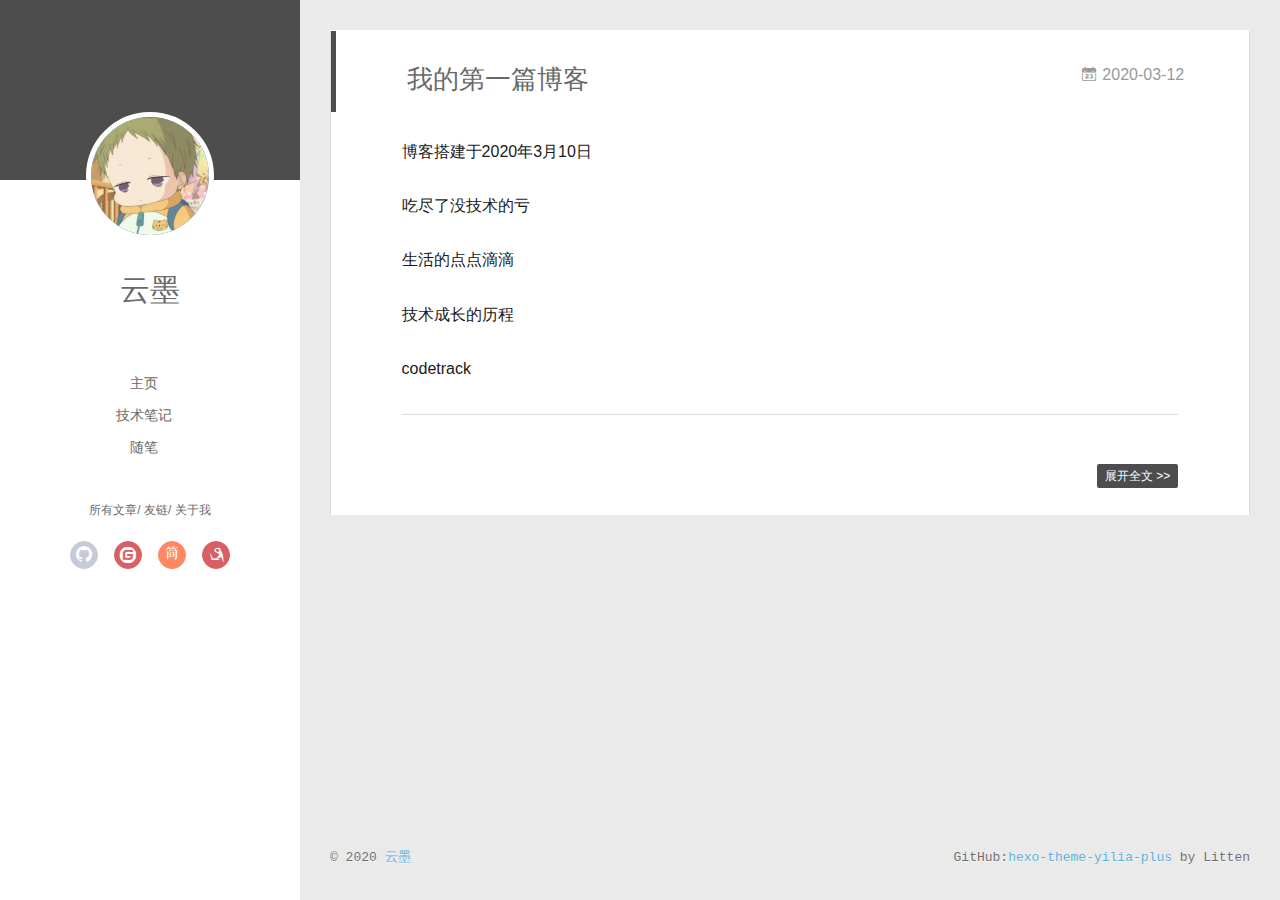
==== commit 70748d6c: "Site updated: 2020-03-18 20:31:38" ====
--- a/index.html
+++ b/index.html
@@ -285,11 +285,6 @@
   
   
   
-
-<img src="https://static.dy208.cn/o_1dfilp8ruo521thr1hvf18ji17soa.png">
-<a href="http://www.beian.miit.gov.cn/"  style="color:#f72b07" target="_blank">湘ICP备20004893号/a>
-
-
 
 </footer>
 
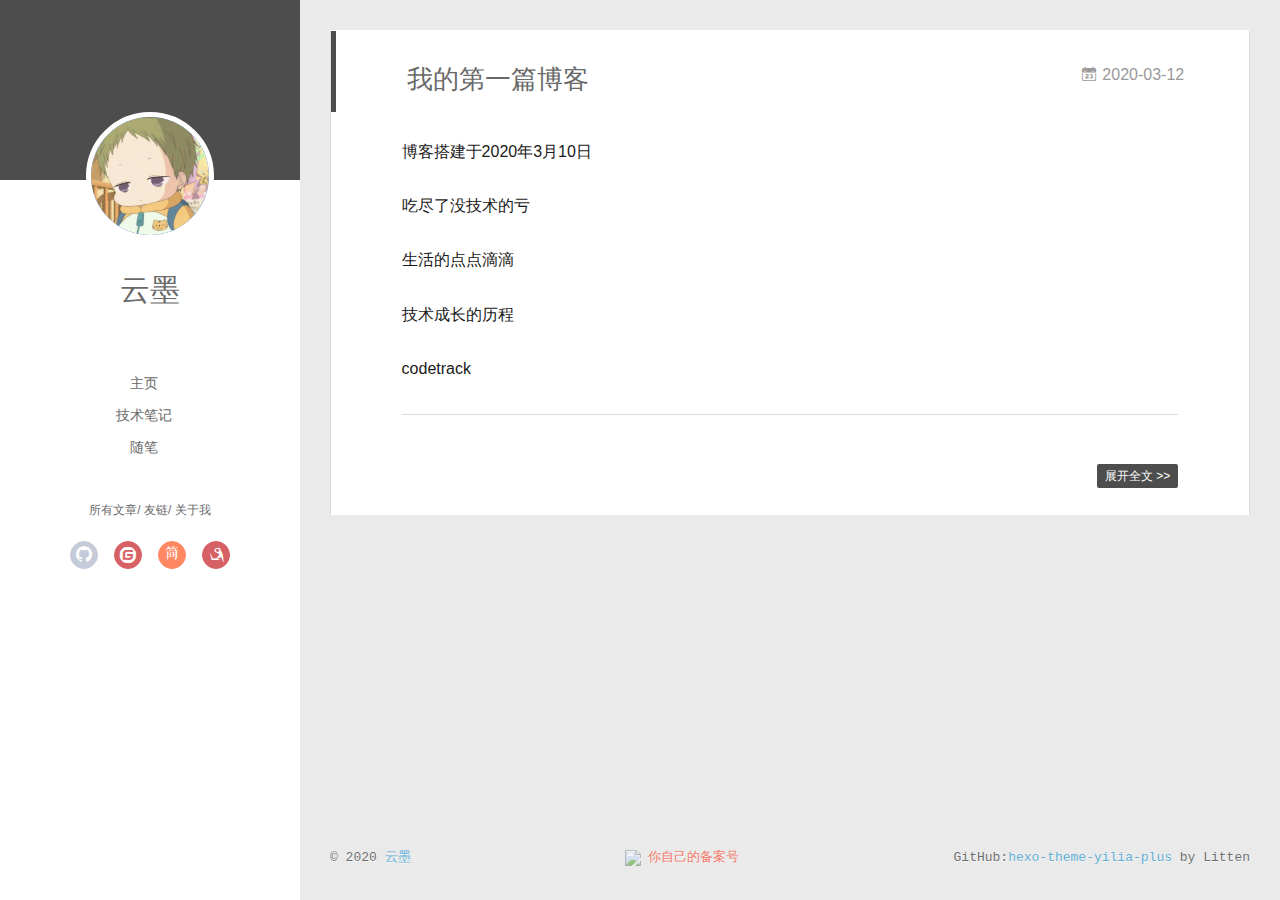
==== commit e2bdb5d7: "Site updated: 2020-03-18 20:40:54" ====
--- a/index.html
+++ b/index.html
@@ -285,6 +285,10 @@
   
   
   
+
+  <img src="https://static.dy208.cn/o_1dfilp8ruo521thr1hvf18ji17soa.png">
+<a href="http://www.beian.miit.gov.cn/"  style="color:#f72b07" target="_blank">你自己的备案号</a>
+
 
 </footer>
 
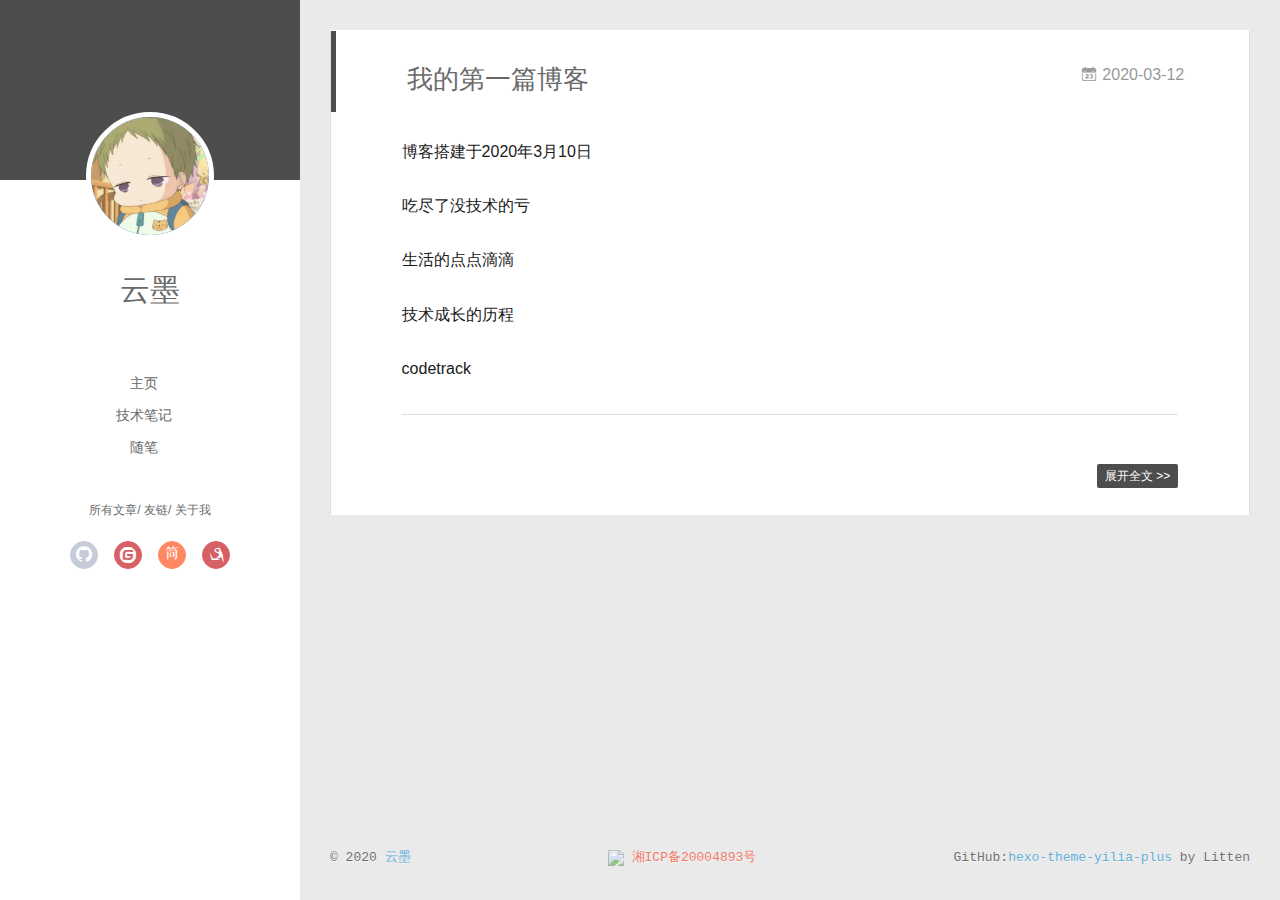
==== commit 32a55c93: "Site updated: 2020-03-18 20:57:16" ====
--- a/index.html
+++ b/index.html
@@ -287,7 +287,7 @@
   
 
   <img src="https://static.dy208.cn/o_1dfilp8ruo521thr1hvf18ji17soa.png">
-<a href="http://www.beian.miit.gov.cn/"  style="color:#f72b07" target="_blank">你自己的备案号</a>
+<a href="http://www.beian.miit.gov.cn/"  style="color:#f72b07" target="_blank">湘ICP备20004893号</a>
 
 
 </footer>
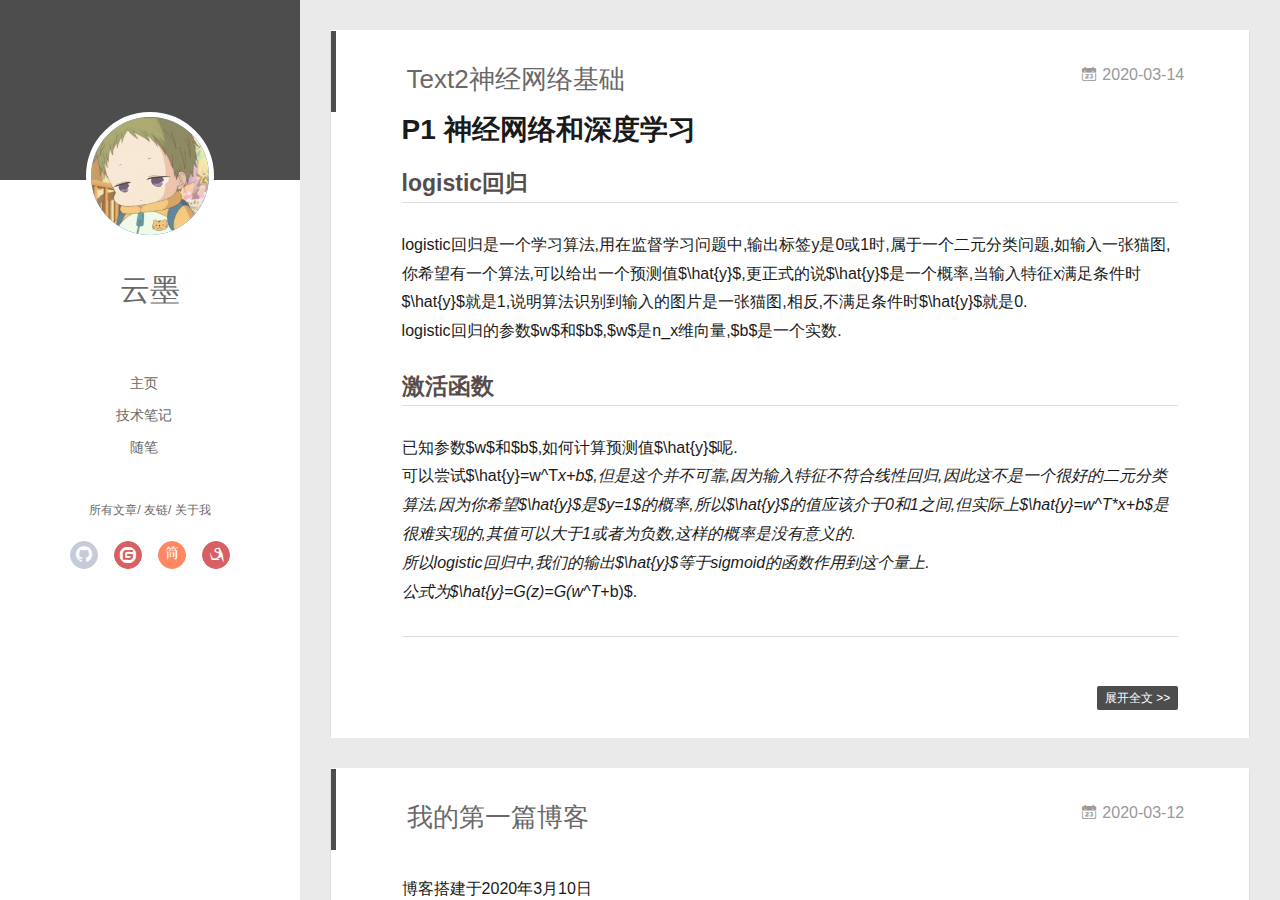
==== commit 9da84a45: "Site updated: 2020-03-31 15:25:33" ====
--- a/index.html
+++ b/index.html
@@ -182,6 +182,82 @@
           </div>
           <div id="js-content" class="content-ll">
             
+
+  
+    <article id="post-Text2神经网络基础" class="article article-type-post  article-index" itemscope itemprop="blogPost">
+  <div class="article-inner">
+    
+      <header class="article-header">
+  
+  
+    <h1 itemprop="name">
+	
+	  <a class="article-title" href="/2020/03/14/Text2%E7%A5%9E%E7%BB%8F%E7%BD%91%E7%BB%9C%E5%9F%BA%E7%A1%80/" target="_blank">Text2神经网络基础</a>
+  
+    </h1>
+  
+
+
+  
+  
+<a href="/2020/03/14/Text2%E7%A5%9E%E7%BB%8F%E7%BD%91%E7%BB%9C%E5%9F%BA%E7%A1%80/" class="archive-article-date">
+        <time datetime="2020-03-14T02:31:42.683Z" itemprop="datePublished"><i class="icon-calendar icon"></i>2020-03-14</time>
+</a>
+
+  
+  
+    
+
+  
+  </header>
+  
+  <div class="article-entry" itemprop="articleBody">
+    
+    <h1 id="P1-神经网络和深度学习"><a href="#P1-神经网络和深度学习" class="headerlink" title="P1 神经网络和深度学习"></a>P1 神经网络和深度学习</h1><h2 id="logistic回归"><a href="#logistic回归" class="headerlink" title="logistic回归"></a>logistic回归</h2><p>logistic回归是一个学习算法,用在监督学习问题中,输出标签y是0或1时,属于一个二元分类问题,如输入一张猫图,你希望有一个算法,可以给出一个预测值$\hat{y}$,更正式的说$\hat{y}$是一个概率,当输入特征x满足条件时$\hat{y}$就是1,说明算法识别到输入的图片是一张猫图,相反,不满足条件时$\hat{y}$就是0.<br>logistic回归的参数$w$和$b$,$w$是n_x维向量,$b$是一个实数.</p>
+<h2 id="激活函数"><a href="#激活函数" class="headerlink" title="激活函数"></a>激活函数</h2><p>已知参数$w$和$b$,如何计算预测值$\hat{y}$呢.<br>可以尝试$\hat{y}=w^T<em>x+b$,但是这个并不可靠,因为输入特征不符合线性回归,因此这不是一个很好的二元分类算法,因为你希望$\hat{y}$是$y=1$的概率,所以$\hat{y}$的值应该介于0和1之间,但实际上$\hat{y}=w^T*x+b$是很难实现的,其值可以大于1或者为负数,这样的概率是没有意义的.<br>所以logistic回归中,我们的输出$\hat{y}$等于sigmoid的函数作用到这个量上.<br>公式为$\hat{y}=G(z)=G(w^T</em>+b)$.</p>
+
+    
+
+    
+
+    
+
+  </div>
+  <div class="article-info article-info-index">
+    
+    
+    
+
+    
+    <p class="article-more-link">
+      <a class="article-more-a" href="/2020/03/14/Text2%E7%A5%9E%E7%BB%8F%E7%BD%91%E7%BB%9C%E5%9F%BA%E7%A1%80/">展开全文 >></a>
+    </p>
+    
+
+    
+    <div class="clearfix"></div>
+  </div>
+  </div>
+</article>
+
+<aside class="wrap-side-operation">
+    <div class="mod-side-operation">
+        
+        <div class="jump-container" id="js-jump-container" style="display:none;">
+            <a href="javascript:void(0)" class="mod-side-operation__jump-to-top">
+                <i class="icon-font icon-back"></i>
+            </a>
+            <div id="js-jump-plan-container" class="jump-plan-container" style="top: -11px;">
+                <i class="icon-font icon-plane jump-plane"></i>
+            </div>
+        </div>
+        
+        
+    </div>
+</aside>
+
+
+
 
   
     <article id="post-我的第一篇博客" class="article article-type-post  article-index" itemscope itemprop="blogPost">
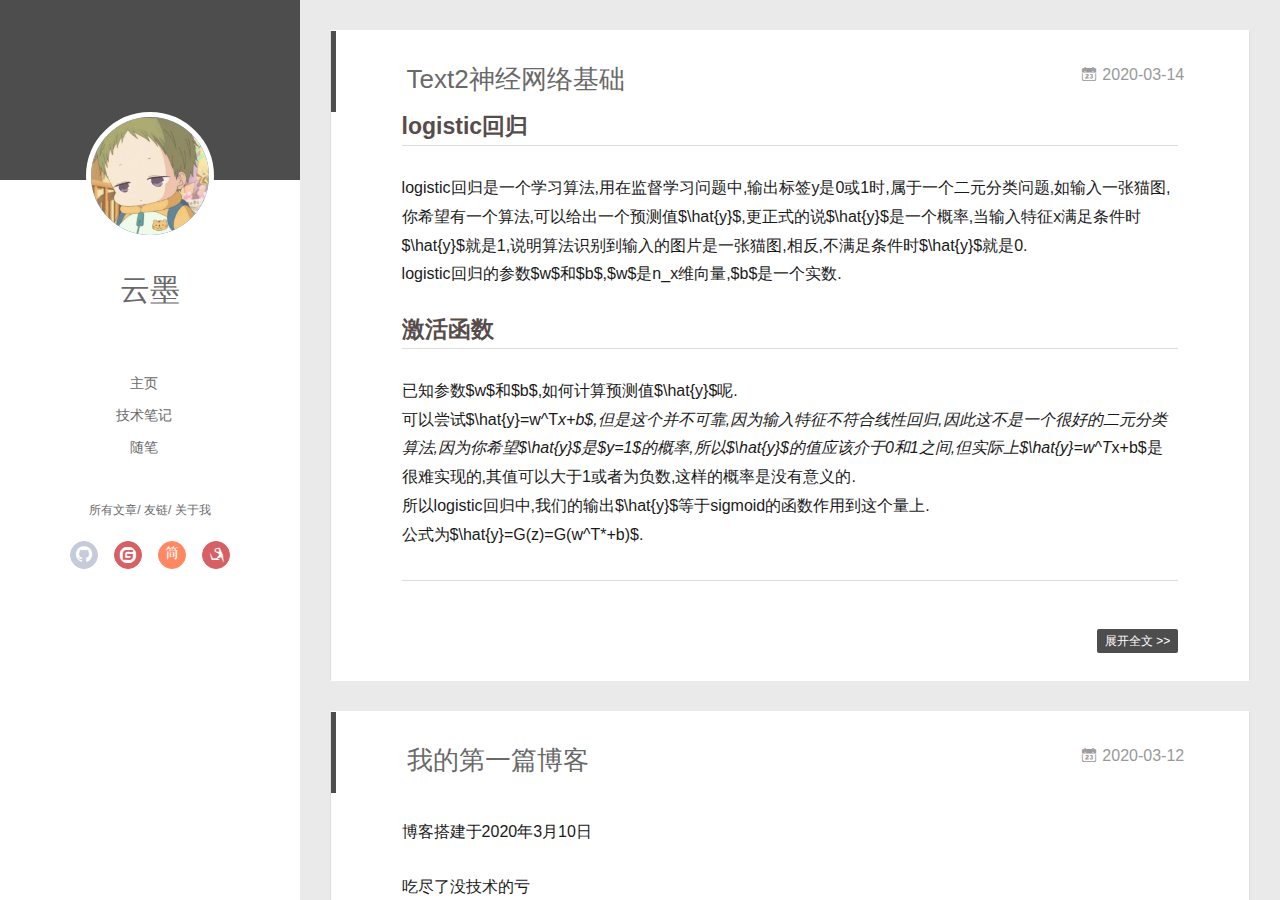
==== commit 725d8998: "Site updated: 2020-03-31 15:36:25" ====
--- a/index.html
+++ b/index.html
@@ -213,8 +213,8 @@
   
   <div class="article-entry" itemprop="articleBody">
     
-    <h1 id="P1-神经网络和深度学习"><a href="#P1-神经网络和深度学习" class="headerlink" title="P1 神经网络和深度学习"></a>P1 神经网络和深度学习</h1><h2 id="logistic回归"><a href="#logistic回归" class="headerlink" title="logistic回归"></a>logistic回归</h2><p>logistic回归是一个学习算法,用在监督学习问题中,输出标签y是0或1时,属于一个二元分类问题,如输入一张猫图,你希望有一个算法,可以给出一个预测值$\hat{y}$,更正式的说$\hat{y}$是一个概率,当输入特征x满足条件时$\hat{y}$就是1,说明算法识别到输入的图片是一张猫图,相反,不满足条件时$\hat{y}$就是0.<br>logistic回归的参数$w$和$b$,$w$是n_x维向量,$b$是一个实数.</p>
-<h2 id="激活函数"><a href="#激活函数" class="headerlink" title="激活函数"></a>激活函数</h2><p>已知参数$w$和$b$,如何计算预测值$\hat{y}$呢.<br>可以尝试$\hat{y}=w^T<em>x+b$,但是这个并不可靠,因为输入特征不符合线性回归,因此这不是一个很好的二元分类算法,因为你希望$\hat{y}$是$y=1$的概率,所以$\hat{y}$的值应该介于0和1之间,但实际上$\hat{y}=w^T*x+b$是很难实现的,其值可以大于1或者为负数,这样的概率是没有意义的.<br>所以logistic回归中,我们的输出$\hat{y}$等于sigmoid的函数作用到这个量上.<br>公式为$\hat{y}=G(z)=G(w^T</em>+b)$.</p>
+    <h2 id="logistic回归"><a href="#logistic回归" class="headerlink" title="logistic回归"></a>logistic回归</h2><p>logistic回归是一个学习算法,用在监督学习问题中,输出标签y是0或1时,属于一个二元分类问题,如输入一张猫图,你希望有一个算法,可以给出一个预测值$\hat{y}$,更正式的说$\hat{y}$是一个概率,当输入特征x满足条件时$\hat{y}$就是1,说明算法识别到输入的图片是一张猫图,相反,不满足条件时$\hat{y}$就是0.<br>logistic回归的参数$w$和$b$,$w$是n_x维向量,$b$是一个实数.</p>
+<h2 id="激活函数"><a href="#激活函数" class="headerlink" title="激活函数"></a>激活函数</h2><p>已知参数$w$和$b$,如何计算预测值$\hat{y}$呢.<br>可以尝试$\hat{y}=w^T<em>x+b$,但是这个并不可靠,因为输入特征不符合线性回归,因此这不是一个很好的二元分类算法,因为你希望$\hat{y}$是$y=1$的概率,所以$\hat{y}$的值应该介于0和1之间,但实际上$\hat{y}=w^T</em>x+b$是很难实现的,其值可以大于1或者为负数,这样的概率是没有意义的.<br>所以logistic回归中,我们的输出$\hat{y}$等于sigmoid的函数作用到这个量上.<br>公式为$\hat{y}=G(z)=G(w^T*+b)$.</p>
 
     
 
